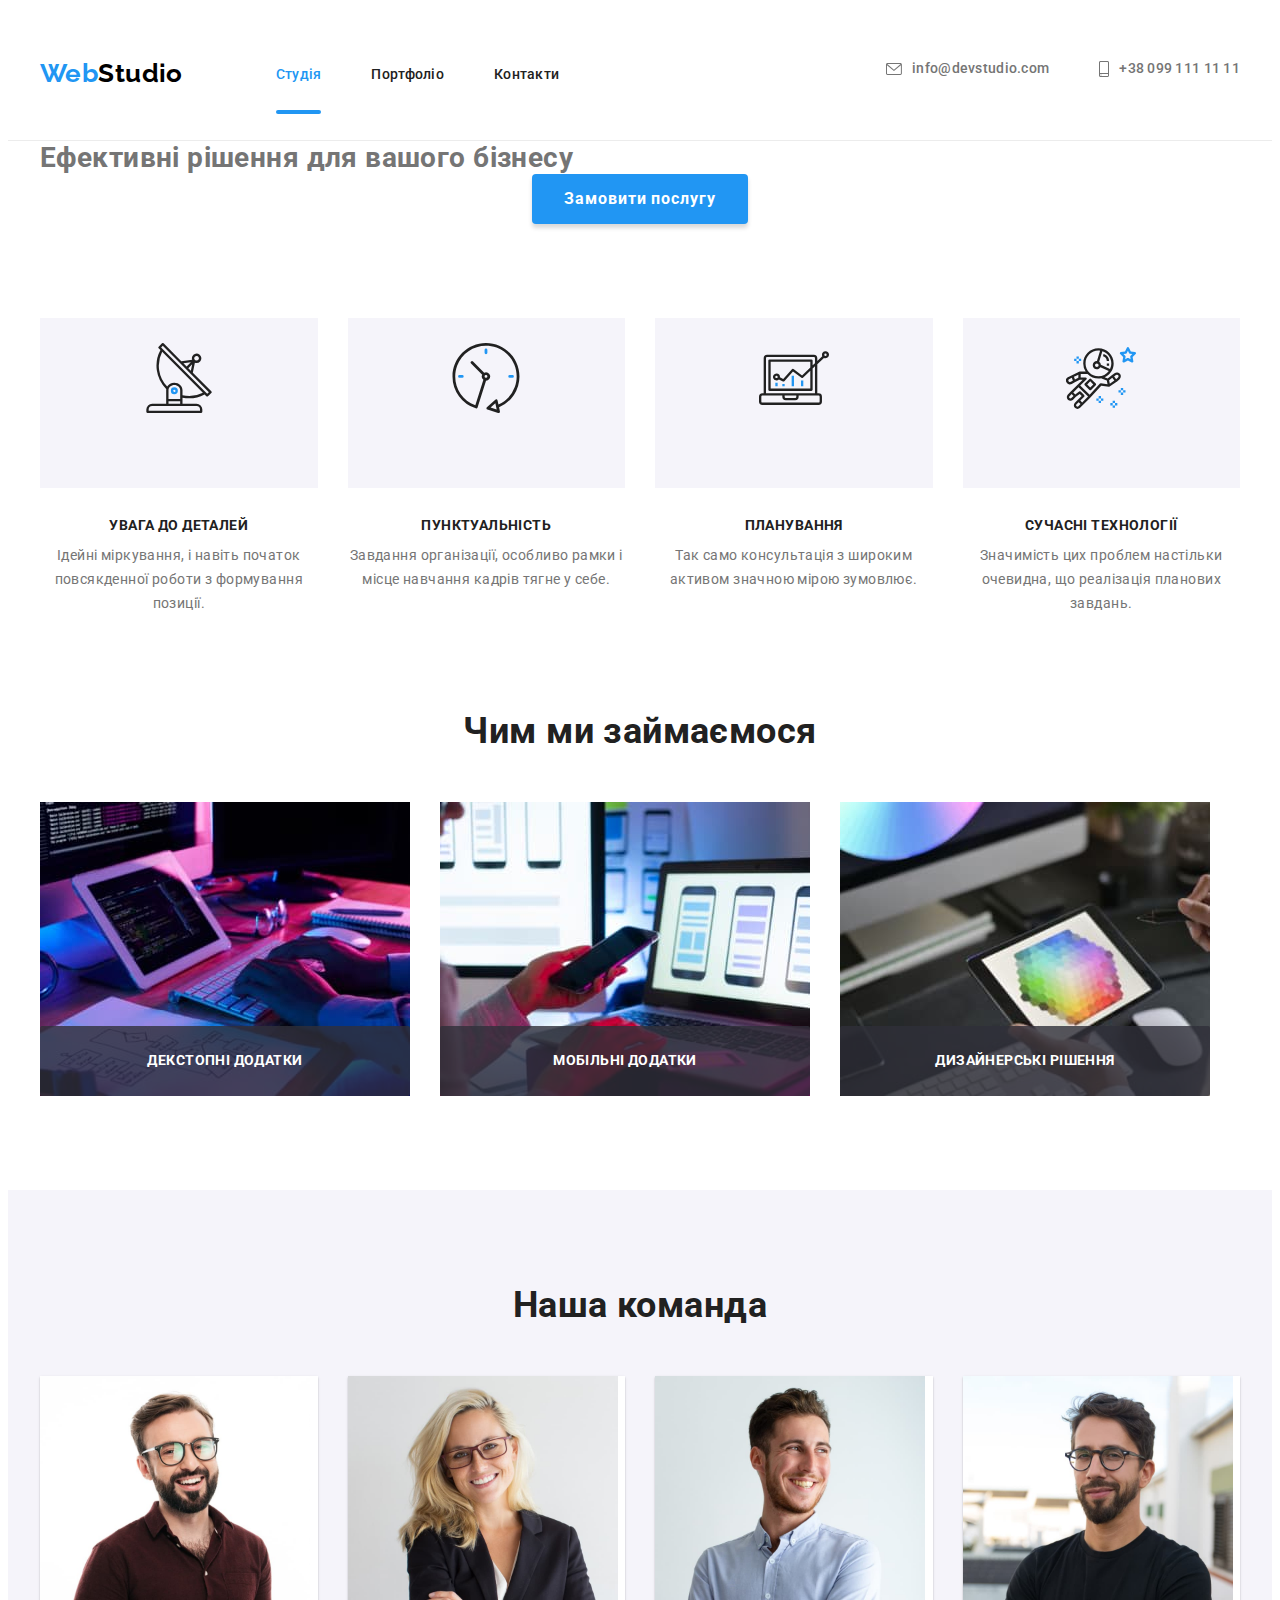
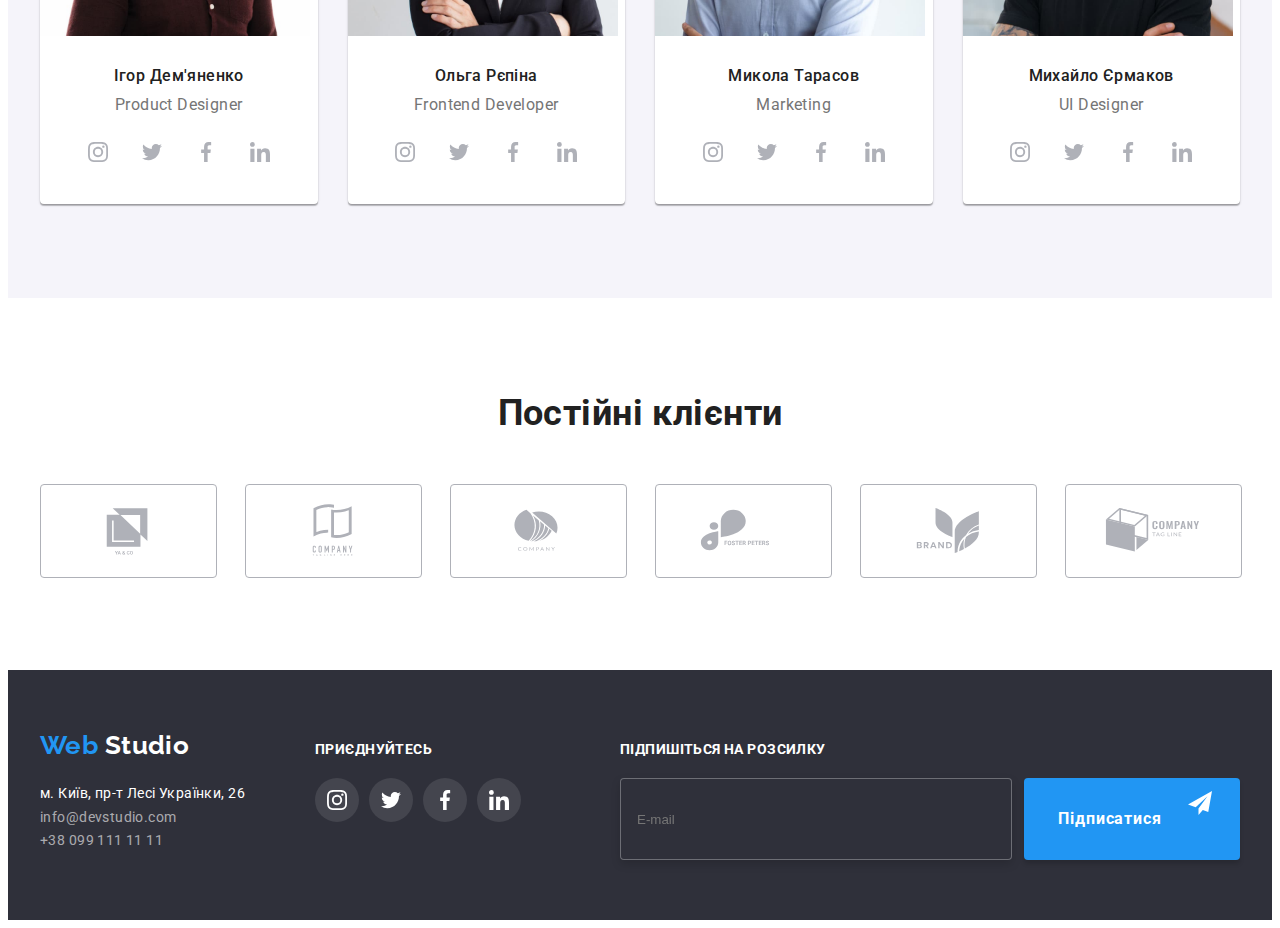
==== index.html @ 53bcd428 "1" ====
<!DOCTYPE html>
<html lang="uk">
  <head>
    <meta charset="UTF-8" />
    <meta http-equiv="X-UA-Compatible" content="IE=edge" />
    <meta name="viewport" content="width=device-width, initial-scale=1.0" />
    <link rel="preconnect" href="https://fonts.googleapis.com" />
    <link rel="preconnect" href="https://fonts.gstatic.com" crossorigin />
    <link
      href="https://fonts.googleapis.com/css2?family=Raleway:wght@700&family=Roboto:wght@400;500;700;900&display=swap"
      rel="stylesheet"
    />
    <link
      rel="stylesheet"
      href="https://cdnjs.cloudflare.com/ajax/libs/modern-normalize/1.1.0/modern-normalize.min.css"
      integrity="sha512-wpPYUAdjBVSE4KJnH1VR1HeZfpl1ub8YT/NKx4PuQ5NmX2tKuGu6U/JRp5y+Y8XG2tV+wKQpNHVUX03MfMFn9Q=="
      crossorigin="anonymous"
      referrerpolicy="no-referrer"
    />
    <link rel="stylesheet" href="./css/main.min.css" />

    <title>Студія</title>
  </head>

  <body>
    <header class="header">
      <div class="container header__container">
        <nav class="main-nav">
          <a href="./index.html" class="logo link"><span class="logo__start">Web</span>Studio</a>
<div>
          <ul class="site-nav list">
            <li class="site-nav__item">
              <a href="./index.html" class="site-nav__link site-nav__link_active link current"
                >Студія</a
              >
            </li>
            <li class="site-nav__item">
              <a href="./portfolio.html" class="site-nav__link link">Портфоліо</a>
            </li>
            <li class="site-nav__item"><a href="#" class="site-nav__link link">Контакти</a></li>
          </ul>
        </nav>

        <ul class="contacts-nav list">
          <li class="contacts-nav__item">
            <a href="mailto:info@devstudio.com" class="contacts-nav__link link">
              <svg class="contacts-nav__icon" width="16px" height="12px">
                <use href="./images/sprite.svg#icon-envelope"></use>
              </svg>
              info@devstudio.com</a
            >
          </li>
          <li class="contacts-nav__item">
            <a href="tel:+380991111111" class="contacts-nav__link link">
              <svg class="contacts-nav__icon" width="10px" height="16px">
                <use href="./images/sprite.svg#icon-smartphone"></use>
              </svg>
              +38 099 111 11 11</a
            >
          </li>
        </ul>
        </div>
      </div>
    </header>

    <main>
      <!-- герой -->
      <section class="hero hero__overlay">
        <div class="container">
          <h1 class="hero__title">Ефективні рішення для вашого бізнесу</h1>
          <button data-modal-open type="button" class="button">
            <span>Замовити послугу</span>
          </button>
        </div>
      </section>

      <!-- features -->
      <section class="features section">
        <div class="container">
          <h2 class="visually-hidden">Наші переваги</h2>
          <ul class="features__list list">
            <li class="features__item">
              <div class="features__thumb">
                <svg class="features__icon">
                  <use href="./images/sprite.svg#icon-antenna"></use>
                </svg>
              </div>
              <h3 class="features__title">Увага до деталей</h3>
              <p class="features__text">
                Ідейні міркування, і навіть початок повсякденної роботи з формування позиції.
              </p>
            </li>
            <li class="features__item">
              <div class="features__thumb">
                <svg class="features__icon">
                  <use href="./images/sprite.svg#icon-clock-1"></use>
                </svg>
              </div>
              <h3 class="features__title">Пунктуальність</h3>
              <p class="features__text">
                Завдання організації, особливо рамки і місце навчання кадрів тягне у себе.
              </p>
            </li>
            <li class="features__item">
              <div class="features__thumb">
                <svg class="features__icon">
                  <use href="./images/sprite.svg#icon-diagram"></use>
                </svg>
              </div>
              <h3 class="features__title">Планування</h3>
              <p class="features__text">
                Так само консультація з широким активом значною мірою зумовлює.
              </p>
            </li>
            <li class="features__item">
              <div class="features__thumb">
                <svg class="features__icon">
                  <use href="./images/sprite.svg#icon-astronaut "></use>
                </svg>
              </div>
              <h3 class="features__title">Сучасні технології</h3>
              <p class="features__text">
                Значимість цих проблем настільки очевидна, що реалізація планових завдань.
              </p>
            </li>
          </ul>
        </div>
      </section>
      <!-- чим ми займаємося -->
      <section class="section work">
        <div class="container">
          <h2 class="section-title">Чим ми займаємося</h2>
          <ul class="work__list list">
            <li class="work__item">
              <img src="./images/box1.jpg" width="370" alt="декстопні додатки" />
              <p class="work__overlay">декстопні додатки</p>
            </li>
            <li class="work__item">
              <img src="./images/box2.jpg" width="370" alt="мобільні додатки" />
              <p class="work__overlay">мобільні додатки</p>
            </li>
            <li class="work__item">
              <img src="./images/box3.jpg" width="370" alt="дизайнерські рішення" />
              <p class="work__overlay">дизайнерські рішення</p>
            </li>
          </ul>
        </div>
      </section>
      <!-- team  -->
      <section class="section team">
        <div class="container">
          <h2 class="section-title">Наша команда</h2>
          <ul class="list team__list">
            <li class="team__card">
              <img src="./images/demyanenko.jpg" width="270" alt="foto Ігор Дем'яненко " />
              <div class="team__name">
                <h3 class="team__title">Ігор Дем'яненко</h3>
                <p lang="en" class="team__text">Product Designer</p>
                <ul class="social list">
                  <li>
                    <a class="social__link" href="#" target="_blank">
                      <svg class="social__icon" width="20px" height="20px">
                        <use href="./images/sprite.svg#icon-instagram"></use>
                      </svg>
                    </a>
                  </li>
                  <li>
                    <a class="social__link" href="#" target="_blank">
                      <svg class="social__icon" width="20px" height="20px">
                        <use href="./images/sprite.svg#icon-twitter"></use>
                      </svg>
                    </a>
                  </li>
                  <li>
                    <a class="social__link" href="#" target="_blank">
                      <svg class="social__icon" width="20px" height="20px">
                        <use href="./images/sprite.svg#icon-facebook"></use>
                      </svg>
                    </a>
                  </li>
                  <li>
                    <a class="social__link" href="#" target="_blank">
                      <svg class="social__icon" width="20px" height="20px">
                        <use href="./images/sprite.svg#icon-linkedin"></use>
                      </svg>
                    </a>
                  </li>
                </ul>
              </div>
            </li>
            <li class="team__card">
              <img src="./images/repina.jpg" width="270" alt="фото Ольга Рєпіна" />
              <div class="team__name">
                <h3 class="team__title">Ольга Рєпіна</h3>
                <p lang="en" class="team__text">Frontend Developer</p>
                <ul class="social list">
                  <li>
                    <a class="social__link" href="#" target="_blank">
                      <svg class="social__icon" width="20px" height="20px">
                        <use href="./images/sprite.svg#icon-instagram"></use>
                      </svg>
                    </a>
                  </li>
                  <li>
                    <a class="social__link" href="#" target="_blank">
                      <svg class="social__icon" width="20px" height="20px">
                        <use href="./images/sprite.svg#icon-twitter"></use>
                      </svg>
                    </a>
                  </li>
                  <li>
                    <a class="social__link" href="#" target="_blank">
                      <svg class="social__icon" width="20px" height="20px">
                        <use href="./images/sprite.svg#icon-facebook"></use>
                      </svg>
                    </a>
                  </li>
                  <li>
                    <a class="social__link" href="#" target="_blank">
                      <svg class="social__icon" width="20px" height="20px">
                        <use href="./images/sprite.svg#icon-linkedin"></use>
                      </svg>
                    </a>
                  </li>
                </ul>
              </div>
            </li>
            <li class="team__card">
              <img src="./images/tarasov.jpg" width="270" alt="фото Микола Тарасов" />
              <div class="team__name">
                <h3 class="team__title">Микола Тарасов</h3>
                <p lang="en" class="team__text">Marketing</p>
                <ul class="social list">
                  <li>
                    <a class="social__link" href="#" target="_blank">
                      <svg class="social__icon" width="20px" height="20px">
                        <use href="./images/sprite.svg#icon-instagram"></use>
                      </svg>
                    </a>
                  </li>
                  <li>
                    <a class="social__link" href="#" target="_blank">
                      <svg class="social__icon" width="20px" height="20px">
                        <use href="./images/sprite.svg#icon-twitter"></use>
                      </svg>
                    </a>
                  </li>
                  <li>
                    <a class="social__link" href="#" target="_blank">
                      <svg class="social__icon" width="20px" height="20px">
                        <use href="./images/sprite.svg#icon-facebook"></use>
                      </svg>
                    </a>
                  </li>
                  <li>
                    <a class="social__link" href="#" target="_blank">
                      <svg class="social__icon" width="20px" height="20px">
                        <use href="./images/sprite.svg#icon-linkedin"></use>
                      </svg>
                    </a>
                  </li>
                </ul>
              </div>
            </li>
            <li class="team__card">
              <img src="./images/ermakov.jpg" width="270" alt="фото Михайло Єрмаков" />
              <div class="team__name">
                <h3 class="team__title">Михайло Єрмаков</h3>
                <p lang="en" class="team__text">UI Designer</p>
                <ul class="social list">
                  <li>
                    <a class="social__link" href="" target="_blank">
                      <svg class="social__icon" width="20px" height="20px">
                        <use href="./images/sprite.svg#icon-instagram"></use>
                      </svg>
                    </a>
                  </li>
                  <li>
                    <a class="social__link" href="#" target="_blank">
                      <svg class="social__icon" width="20px" height="20px">
                        <use href="./images/sprite.svg#icon-twitter"></use>
                      </svg>
                    </a>
                  </li>
                  <li>
                    <a class="social__link" href="#" target="_blank">
                      <svg class="social__icon" width="20px" height="20px">
                        <use href="./images/sprite.svg#icon-facebook"></use>
                      </svg>
                    </a>
                  </li>
                  <li>
                    <a class="social__link" href="" target="_blank">
                      <svg class="social__icon" width="20px" height="20px">
                        <use href="./images/sprite.svg#icon-linkedin"></use>
                      </svg>
                    </a>
                  </li>
                </ul>
              </div>
            </li>
          </ul>
        </div>
      </section>
      <!-- clients -->
      <section class="clients section">
        <div class="container">
          <h2 class="section-title">Постійні клієнти</h2>
          <ul class="clients__list list">
            <li class="clients__item">
              <a class="clients__link" href="#">
                <svg class="clients__icon" width="106px" height="60px">
                  <use href="./images/sprite.svg#icon-client-a"></use>
                </svg>
              </a>
            </li>
            <li class="clients__item">
              <a class="clients__link" href="#">
                <svg
                  aria-label="логотип компанії"
                  class="clients__icon"
                  width="106px"
                  height="60px"
                >
                  <use href="./images/sprite.svg#icon-client-b"></use>
                </svg>
              </a>
            </li>
            <li class="clients__item">
              <a class="clients__link" href="#">
                <svg
                  aria-label="логотип компанії"
                  class="clients__icon"
                  width="106px"
                  height="60px"
                >
                  <use href="./images/sprite.svg#icon-client-c"></use>
                </svg>
              </a>
            </li>
            <li class="clients__item">
              <a class="clients__link" href="#">
                <svg aria-label="логотип компанії" class="clients__icon" width="106" height="60px">
                  <use href="./images/sprite.svg#icon-client-d"></use>
                </svg>
              </a>
            </li>
            <li class="clients__item">
              <a class="clients__link" href="#">
                <svg
                  aria-label="логотип компанії"
                  class="clients__icon"
                  width="106px"
                  height="60px"
                >
                  <use href="./images/sprite.svg#icon-client-e"></use>
                </svg>
              </a>
            </li>
            <li class="clients__item">
              <a class="clients__link" href="#">
                <svg
                  aria-label="логотип компанії"
                  class="clients__icon"
                  width="106px"
                  height="60px"
                >
                  <use href="./images/sprite.svg#icon-client-f"></use>
                </svg>
              </a>
            </li>
          </ul>
        </div>
      </section>
    </main>
    <!-- footer -->
    <footer class="footer">
      <div class="container footer__container">
        <div>
          <a href="./index.html" class="logo logo__end_color_white footer__logo link">
            <span class="logo__start">Web</span>
            <span>Studio</span>
          </a>
          <address class="footer-address">
            <ul class="list">
              <li class="footer-address__item">
                <a
                  href="https://goo.gl/maps/msfJMVSiA2NbQieu8"
                  target="_blank"
                  rel="noopener noreferrer"
                  class="footer-address__text footer-address__link link"
                >
                  м. Київ, пр-т Лесі Українки, 26
                </a>
              </li>
              <li class="footer-address__item">
                <a href="mailto:info@devstudio.com" class="link footer-address__link"
                  >info@devstudio.com</a
                >
              </li>
              <li class="footer-address__item">
                <a href="tel:+380991111111" class="link footer-address__link">+38 099 111 11 11</a>
              </li>
            </ul>
          </address>
        </div>

        <div class="futer-social">
          <p class="futer-social__text">приєднуйтесь</p>
          <ul class="futer-social__list list">
            <li>
              <a class="futer-social__link" href="#">
                <svg class="futer-social__icon" width="20px" height="20px">
                  <use href="./images/sprite.svg#icon-instagram"></use>
                </svg>
              </a>
            </li>
            <li>
              <a class="futer-social__link" href="#">
                <svg class="futer-social__icon" width="20px" height="20px">
                  <use href="./images/sprite.svg#icon-twitter"></use>
                </svg>
              </a>
            </li>
            <li>
              <a class="futer-social__link" href="#">
                <svg class="futer-social__icon" width="20px" height="20px">
                  <use href="./images/sprite.svg#icon-facebook"></use>
                </svg>
              </a>
            </li>
            <li>
              <a class="futer-social__link" href="#">
                <svg class="futer-social__icon" width="20px" height="20px">
                  <use href="./images/sprite.svg#icon-linkedin"></use>
                </svg>
              </a>
            </li>
          </ul>
        </div>
        <div class="futer-subscription">
          <p class="futer-subscription__text">Підпишіться на розсилку</p>
          <form class="futer-subscription__field">
            <label for="subs-mail">
              <input
                type="email"
                id="subs-mail"
                class="futer-subscription__email"
                placeholder="E-mail"
                required
              />
            </label>
            <button type="submit" class="button futer-subscription__button">
              Підписатися
              <svg class="futer-subscription__icon" width="24px" height="24px">
                <use href="./images/sprite.svg#icon-send"></use>
              </svg>
            </button>
          </form>
        </div>
      </div>
    </footer>

    <div data-modal class="blackdrop is-hidden">
      <div class="modal">
        <form class="form">
          <p class="form__title">Залиште свої дані, ми вам передзвонимо</p>
          <div class="form__field">
            <label for="name" class="form__label">Ім'я</label>
            <div class="form__input-wrap">
              <input class="form__input" type="text" name="name" id="name" required />
              <svg class="form__icon">
                <use href="./images/sprite.svg#icon-person"></use>
              </svg>
            </div>
          </div>
          <div class="form__field">
            <label for="tel" class="form__label">Телефон</label>

            <div class="form__input-wrap">
              <input class="form__input" type="tel" name="tel" id="tel" required />
              <svg class="form__icon">
                <use href="./images/sprite.svg#icon-phone"></use>
              </svg>
            </div>
          </div>
          <div class="form__field">
            <label for="mail" class="form__label">Пошта</label>
            <div class="form__input-wrap">
              <input class="form__input" type="email" name="mail" id="mail" required />
              <svg class="form__icon">
                <use href="./images/sprite.svg#icon-email"></use>
              </svg>
            </div>
          </div>
          <div class="form__field form__comment">
            <label for="comment" class="form__label">Коментар</label>
            <textarea
              class="form__comment-text"
              name="comment"
              id="comment"
              placeholder="Введіть текст"
            ></textarea>
          </div>
          <label class="checkbox__label">
            <input
              class="checkbox__input visually-hidden"
              type="checkbox"
              name="checkbox"
              required
            />
            <span class="checkbox__icon"> </span>
            <span class="checkbox-text"
              >Погоджуюся з розсилкою та приймаю
              <a class="checkbox__link" href="#" target="_blank" rel="noopener noreferrer"
                >Умови договору</a
              >
            </span>
          </label>
          <button type="submit" class="button">Відправити</button>
        </form>

        <button data-modal-close class="button-close">
          <svg class="button-close__icon" width="30" height="30">
            <use href="./images/sprite.svg#icon-close"></use>
          </svg>
        </button>
      </div>
    </div>
    <script src="./js/modal.js"></script>
  </body>
</html>
---- css/main.min.css ----
:root{--primery-text-color: #757575;--secondary-text-color: #000000;--title-text-color: #212121;--accent-color: #2196f3;--primery-bg-color: #ffffff;--secondary-bg-color: #f5f4fa;--hyro-bg-color: #2f303a;--futer-address-color: rgba(255, 255, 255, 0.6);--container-bg-color: #eeeeee;--line-header-color: #ececec;--buton-active-color: #188ce8;--icon-color: #afb1b8}.futer-social__link,.work__overlay{display:-webkit-box;display:-ms-flexbox;display:flex;-webkit-box-align:center;-ms-flex-align:center;align-items:center;-webkit-box-pack:center;-ms-flex-pack:center;justify-content:center}h1,h2,h3,h4,p{margin-top:0;margin-bottom:0}ul,ol{margin-top:0;margin-bottom:0;padding-left:0}button{cursor:pointer;display:block;margin:0 auto;border:none;border-radius:4px}img{display:block;max-width:100%;height:auto}a{text-decoration:none}body{background-color:var(--primery-bg-color);color:var(--primery-text-color);font-family:Roboto,"open sans",sans-serif;font-size:14px;letter-spacing:.03em}.link{text-decoration:none}.list{list-style:none}.visually-hidden{position:absolute;white-space:nowrap;width:1px;height:1px;overflow:hidden;border:0;padding:0;clip:rect(0 0 0 0);-webkit-clip-path:inset(50%);clip-path:inset(50%);margin:-1px}.container{padding:0 15px;margin:0 auto}@media screen and (min-width: 480px){.container{width:480px;margin:0 auto}}@media screen and (min-width: 768px){.container{width:768px}}@media screen and (min-width: 1200px){.container{width:1200px}}.header{border-bottom:1px solid #ececec}.header__container{display:-webkit-box;display:-ms-flexbox;display:flex;-webkit-box-align:center;-ms-flex-align:center;align-items:center}.main-nav{display:-webkit-box;display:-ms-flexbox;display:flex;-webkit-box-align:center;-ms-flex-align:center;align-items:center}.logo{color:var(--secondary-text-color);font-family:"Raleway",sans-serif;font-weight:700;font-size:26px;line-height:1.2}.logo__start{color:var(--accent-color)}.site-nav{display:-webkit-box;display:-ms-flexbox;display:flex;margin-left:93px}@media screen and (max-width: 768px){.site-nav{display:none}}.site-nav__item{position:relative}.site-nav__item+.site-nav__item{margin-left:50px}.site-nav__link{padding-top:32px;padding-bottom:32px;color:var(--title-text-color);font-weight:500;line-height:1.14;letter-spacing:.02em;-webkit-transition:color 250ms cubic-bezier(0.4, 0, 0.2, 1);transition:color 250ms cubic-bezier(0.4, 0, 0.2, 1)}.site-nav__link:hover,.site-nav__link:focus{color:var(--accent-color)}.site-nav__link_active::after{position:absolute;display:block;content:"";width:100%;height:4px;background-color:var(--accent-color);margin-top:28px;border-radius:2px}.current{color:var(--accent-color)}.contacts-nav{margin-left:auto}@media screen and (max-width: 768px){.contacts-nav{display:none}}@media screen and (min-width: 768px){.contacts-nav{padding-top:21px;padding-bottom:21px}}@media screen and (min-width: 1200px){.contacts-nav{display:-webkit-box;display:-ms-flexbox;display:flex;-webkit-box-align:center;-ms-flex-align:center;align-items:center}}@media screen and (min-width: 1200px){.contacts-nav__item+.contacts-nav__item{margin-left:50px}}@media screen and (min-width: 768px){.contacts-nav__item{padding:0;margin-bottom:10px}}.contacts-nav__link{display:-webkit-box;display:-ms-flexbox;display:flex;-webkit-box-align:center;-ms-flex-align:center;align-items:center;color:var(--primery-text-color);font-weight:500;line-height:1.14;letter-spacing:.02em;-webkit-transition:color 250ms cubic-bezier(0.4, 0, 0.2, 1);transition:color 250ms cubic-bezier(0.4, 0, 0.2, 1)}@media screen and (min-width: 1200px){.contacts-nav__link{padding-top:32px;padding-bottom:32px}}.contacts-nav__link:hover,.contacts-nav__link:focus{color:var(--accent-color)}.contacts-nav__icon{margin-right:10px;fill:currentColor}.button{color:var(--primery-bg-color);background-color:var(--accent-color);min-width:216px;font-family:inherit;font-weight:700;font-size:16px;line-height:1.87;letter-spacing:.06em;-webkit-box-shadow:0px 4px 4px rgba(0,0,0,.15);box-shadow:0px 4px 4px rgba(0,0,0,.15);padding:10px 32px;-webkit-transition:background-color 250ms cubic-bezier(0.4, 0, 0.2, 1);transition:background-color 250ms cubic-bezier(0.4, 0, 0.2, 1)}.button:hover,.button:focus{background-color:var(--buton-active-color)}.section{padding-top:94px;padding-bottom:94px}.section-title{color:var(--title-text-color);font-weight:700;font-size:36px;line-height:1.17;text-align:center;margin-bottom:50px}@media screen and (min-width: 768px){.features__list{display:-webkit-box;display:-ms-flexbox;display:flex}}.features__thumb{height:120px;background:var(--secondary-bg-color);padding:25px 192px;margin-bottom:30px}@media screen and (min-width: 480px){.features__thumb{width:450}}@media screen and (min-width: 1200px){.features__thumb{padding:25px 100px}}.features__icon{width:70px;height:70px}.features__item{text-align:center}@media screen and (min-width: 1200px){.features__item{width:calc((100% - 90px)/4)}.features__item+.features__item{margin-left:30px}}.features__title{color:var(--title-text-color);font-weight:700;font-size:14px;line-height:1.14;text-transform:uppercase;margin-bottom:10px}.features__text{font-weight:400;line-height:1.71}.work{padding-top:0%}.work__list{display:-webkit-box;display:-ms-flexbox;display:flex}.work__overlay{position:absolute;width:100%;height:70px;font-weight:700;line-height:1.14;border-radius:2px;text-transform:uppercase;color:var(--primery-bg-color);background-color:rgba(47,48,58,.8)}.work__item{position:relative;display:-webkit-box;display:-ms-flexbox;display:flex;-webkit-box-align:end;-ms-flex-align:end;align-items:flex-end;-webkit-box-pack:center;-ms-flex-pack:center;justify-content:center}.work__item+.work__item{margin-left:30px}.team__name{padding-top:30px;padding-bottom:30px}.team{background-color:var(--secondary-bg-color)}.team__list{display:-webkit-box;display:-ms-flexbox;display:flex}.team__card{background-color:var(--primery-bg-color);width:calc((100% - 90px)/4);text-align:center;-webkit-box-shadow:0px 1px 3px rgba(0,0,0,.12),0px 1px 1px rgba(0,0,0,.14),0px 2px 1px rgba(0,0,0,.2);box-shadow:0px 1px 3px rgba(0,0,0,.12),0px 1px 1px rgba(0,0,0,.14),0px 2px 1px rgba(0,0,0,.2);border-radius:0px 0px 4px 4px}.team__card+.team__card{margin-left:30px}.team__title{margin-bottom:10px;color:var(--title-text-color);font-weight:500;font-size:16px;line-height:1.2}.team__text{color:var(--primery-text-color);font-weight:400;font-size:16px;line-height:1.2;margin-bottom:16px}.social{display:-webkit-box;display:-ms-flexbox;display:flex;-webkit-box-align:center;-ms-flex-align:center;align-items:center;-webkit-box-pack:center;-ms-flex-pack:center;justify-content:center;gap:10px}.social__link{display:-webkit-box;display:-ms-flexbox;display:flex;-webkit-box-align:center;-ms-flex-align:center;align-items:center;-webkit-box-pack:center;-ms-flex-pack:center;justify-content:center;width:44px;height:44px;border-radius:50%;color:var(--icon-color);-webkit-transition:background-color 250ms cubic-bezier(0.4, 0, 0.2, 1),color 250ms cubic-bezier(0.4, 0, 0.2, 1);transition:background-color 250ms cubic-bezier(0.4, 0, 0.2, 1),color 250ms cubic-bezier(0.4, 0, 0.2, 1)}.social__link:hover,.social__link:focus{background-color:var(--buton-active-color);color:var(--primery-bg-color)}.social__icon{fill:currentColor}.clients__list{display:-webkit-box;display:-ms-flexbox;display:flex}.clients__item{width:calc((100% - 150px)/6);height:92px}.clients__item+.clients__item{margin-left:30px}.clients__link{display:-webkit-box;display:-ms-flexbox;display:flex;-webkit-box-align:center;-ms-flex-align:center;align-items:center;-webkit-box-pack:center;-ms-flex-pack:center;justify-content:center;width:100%;height:100%;color:var(--icon-color);border:1px solid currentColor;border-radius:4px;-webkit-transition:color 250ms cubic-bezier(0.4, 0, 0.2, 1);transition:color 250ms cubic-bezier(0.4, 0, 0.2, 1)}.clients__link:hover,.clients__link:focus{color:var(--accent-color)}.clients__icon{fill:currentColor}.footer__container{display:-webkit-box;display:-ms-flexbox;display:flex;-webkit-box-align:baseline;-ms-flex-align:baseline;align-items:baseline}.footer{background-color:var(--hyro-bg-color);padding-top:60px;padding-bottom:60px}.footer__logo{display:block;margin-bottom:20px}.logo__end_color_white{color:var(--primery-bg-color)}.futer-social__text{color:var(--primery-bg-color);font-weight:700;font-size:14px;line-height:1.14;margin-bottom:20px;text-transform:uppercase}.futer-social__list{display:-webkit-box;display:-ms-flexbox;display:flex;gap:10px}.futer-social__link{width:44px;height:44px;border-radius:50%;background-color:rgba(255,255,255,.1);color:var(--primery-bg-color);-webkit-transition:background-color 250ms cubic-bezier(0.4, 0, 0.2, 1);transition:background-color 250ms cubic-bezier(0.4, 0, 0.2, 1)}.futer-social__link:hover,.futer-social__link:focus{background-color:var(--buton-active-color)}.futer-social__icon{fill:currentColor}.futer-social{margin-left:70px}.futer-subscription{margin-left:auto}.futer-subscription__text{font-weight:700;line-height:1.14;text-transform:uppercase;color:var(--primery-bg-color);margin-bottom:20px}.futer-subscription__field{display:-webkit-box;display:-ms-flexbox;display:flex;gap:12px}.futer-subscription__email{width:358px;height:50px;padding:15px 16px;border:1px solid rgba(255,255,255,.3);-webkit-filter:drop-shadow(0px 4px 4px rgba(0, 0, 0, 0.15));filter:drop-shadow(0px 4px 4px rgba(0, 0, 0, 0.15));border-radius:4px;background-color:var(--hyro-bg-color);color:rgba(255,255,255,.6)}.futer-subscription__button{position:relative;padding:10px 62px 10px 18px}.futer-subscription__icon{position:absolute;top:13px;right:28px}.footer-address__item+.address__item{margin-top:9px}.footer-address__link{color:rgba(255,255,255,.6);font-style:normal;font-weight:400;font-size:14px;line-height:1.71;-webkit-transition:color 250ms cubic-bezier(0.4, 0, 0.2, 1);transition:color 250ms cubic-bezier(0.4, 0, 0.2, 1)}.footer-address__link:hover,.footer-address__link:focus{color:var(--accent-color)}.footer-address__text{color:var(--primery-bg-color)}.portfolio{padding-top:94px;padding-bottom:94px}.filters{display:-webkit-box;display:-ms-flexbox;display:flex;-webkit-box-pack:center;-ms-flex-pack:center;justify-content:center;margin-bottom:50px}.filters__item+.filters__item{margin-left:8px}.filters__button{padding:6px 22px;color:var(--title-text-color);font-family:inherit;font-weight:500;font-size:16px;line-height:1.62;letter-spacing:.03em;background-color:var(--secondary-bg-color);-webkit-transition:color 250ms cubic-bezier(0.4, 0, 0.2, 1),background-color 250ms cubic-bezier(0.4, 0, 0.2, 1),-webkit-box-shadow 250ms cubic-bezier(0.4, 0, 0.2, 1);transition:color 250ms cubic-bezier(0.4, 0, 0.2, 1),background-color 250ms cubic-bezier(0.4, 0, 0.2, 1),-webkit-box-shadow 250ms cubic-bezier(0.4, 0, 0.2, 1);transition:color 250ms cubic-bezier(0.4, 0, 0.2, 1),background-color 250ms cubic-bezier(0.4, 0, 0.2, 1),box-shadow 250ms cubic-bezier(0.4, 0, 0.2, 1);transition:color 250ms cubic-bezier(0.4, 0, 0.2, 1),background-color 250ms cubic-bezier(0.4, 0, 0.2, 1),box-shadow 250ms cubic-bezier(0.4, 0, 0.2, 1),-webkit-box-shadow 250ms cubic-bezier(0.4, 0, 0.2, 1)}.filters__button:hover,.filters__button:focus{background-color:var(--accent-color);color:var(--primery-bg-color);-webkit-box-shadow:0px 3px 1px rgba(0,0,0,.1),0px 1px 2px rgba(0,0,0,.08),0px 2px 2px rgba(0,0,0,.12);box-shadow:0px 3px 1px rgba(0,0,0,.1),0px 1px 2px rgba(0,0,0,.08),0px 2px 2px rgba(0,0,0,.12)}.project__thumb{position:relative;overflow:hidden}.project__action{top:0%;left:0%;position:absolute;opacity:0;-webkit-transform:translate(0, 100%);transform:translate(0, 100%);-webkit-transition:opacity 250ms cubic-bezier(0.4, 0, 0.2, 1),-webkit-transform 250ms cubic-bezier(0.4, 0, 0.2, 1);transition:opacity 250ms cubic-bezier(0.4, 0, 0.2, 1),-webkit-transform 250ms cubic-bezier(0.4, 0, 0.2, 1);transition:opacity 250ms cubic-bezier(0.4, 0, 0.2, 1),transform 250ms cubic-bezier(0.4, 0, 0.2, 1);transition:opacity 250ms cubic-bezier(0.4, 0, 0.2, 1),transform 250ms cubic-bezier(0.4, 0, 0.2, 1),-webkit-transform 250ms cubic-bezier(0.4, 0, 0.2, 1);width:100%;height:100%;background-color:rgba(33,150,243,.9);border:1px solid #000;padding:63px 24px;font-style:normal;font-weight:400;font-size:18px;line-height:1.56;color:var(--primery-bg-color);-webkit-box-shadow:0px 4px 4px rgba(0,0,0,.25);box-shadow:0px 4px 4px rgba(0,0,0,.25)}.project__link:hover .project__action,.project__link:focus .project__action{opacity:1;-webkit-transform:translateY(0%);transform:translateY(0%)}.project__link{display:block}.project__link:hover,.project__link:focus{-webkit-box-shadow:0px 3px 1px rgba(0,0,0,.1),0px 1px 2px rgba(0,0,0,.08),0px 2px 2px rgba(0,0,0,.12);box-shadow:0px 3px 1px rgba(0,0,0,.1),0px 1px 2px rgba(0,0,0,.08),0px 2px 2px rgba(0,0,0,.12)}.project{display:-webkit-box;display:-ms-flexbox;display:flex;-ms-flex-wrap:wrap;flex-wrap:wrap}.project__name{padding:20px 24px;border:1px solid #eee;border-top:none}.project__title{margin-bottom:4px}.project__item{width:calc((100% - 60px)/3);margin-right:30px;margin-bottom:30px}.project__item:nth-child(3n){margin-right:0}.project__item:nth-last-child(-n+3){margin-bottom:0}.project__title{color:var(--title-text-color);font-weight:700;font-size:18px;line-height:2;letter-spacing:.06em}.project__text{color:var(--primery-text-color);font-weight:400;font-size:16px;line-height:1.88}.blackdrop{position:fixed;top:0;left:0;width:100%;height:100%;background-color:rgba(0,0,0,.2);opacity:1;-webkit-transition:visibility 250ms cubic-bezier(0.4, 0, 0.2, 1),opacity 250ms cubic-bezier(0.4, 0, 0.2, 1);transition:visibility 250ms cubic-bezier(0.4, 0, 0.2, 1),opacity 250ms cubic-bezier(0.4, 0, 0.2, 1)}.is-hidden{visibility:hidden;opacity:0;pointer-events:none}.blackdrop.is-hidden .modal{-webkit-transform:scale(0.9) translate(-50%, -50%);transform:scale(0.9) translate(-50%, -50%)}.modal{position:absolute;top:50%;left:50%;-webkit-transform:translate(-50%, -50%) scale(1);transform:translate(-50%, -50%) scale(1);-webkit-transition:-webkit-transform 250ms cubic-bezier(0.4, 0, 0.2, 1);transition:-webkit-transform 250ms cubic-bezier(0.4, 0, 0.2, 1);transition:transform 250ms cubic-bezier(0.4, 0, 0.2, 1);transition:transform 250ms cubic-bezier(0.4, 0, 0.2, 1), -webkit-transform 250ms cubic-bezier(0.4, 0, 0.2, 1);width:528px;height:581px;background-color:#fff;-webkit-box-shadow:0px 1px 3px rgba(0,0,0,.12),0px 1px 1px rgba(0,0,0,.14),0px 2px 1px rgba(0,0,0,.2);box-shadow:0px 1px 3px rgba(0,0,0,.12),0px 1px 1px rgba(0,0,0,.14),0px 2px 1px rgba(0,0,0,.2);border-radius:4px}.button-close{position:absolute;top:8px;right:8px;width:30px;height:30px;border-radius:50%;background-color:var(--primery-bg-color);padding:0;display:-webkit-box;display:-ms-flexbox;display:flex;-webkit-box-align:start;-ms-flex-align:start;align-items:flex-start;-webkit-box-pack:end;-ms-flex-pack:end;justify-content:flex-end}.button-close__icon{-webkit-transition:fill 250ms cubic-bezier(0.4, 0, 0.2, 1);transition:fill 250ms cubic-bezier(0.4, 0, 0.2, 1)}.button-close__icon:hover,.button-close__icon:focus{fill:var(--accent-color)}.form{min-width:528px;min-height:581px;padding:40px}.form__title{margin-bottom:10px;text-align:center;font-weight:700;font-size:20px;line-height:1.15;color:var(--title-text-color);margin-bottom:12px}.form__field{display:-webkit-box;display:-ms-flexbox;display:flex;-webkit-box-orient:vertical;-webkit-box-direction:normal;-ms-flex-direction:column;flex-direction:column;margin-bottom:10px}.form__label{margin-bottom:4px;font-weight:400;font-size:12px;line-height:1.17;letter-spacing:.01em;color:var(--primery-text-color)}.form__input{margin:0;padding:10px 42px;border:1px solid rgba(33,33,33,.2);border-radius:4px;width:100%;-webkit-transition:border-color 250ms cubic-bezier(0.4, 0, 0.2, 1);transition:border-color 250ms cubic-bezier(0.4, 0, 0.2, 1)}.form__input:focus{border-color:var(--accent-color);outline:none}.form__input-wrap{position:relative}.form__icon{position:absolute;top:50%;left:15px;-webkit-transform:translateY(-50%);transform:translateY(-50%);-webkit-transition:fill 250ms cubic-bezier(0.4, 0, 0.2, 1);transition:fill 250ms cubic-bezier(0.4, 0, 0.2, 1);width:18px;height:18px}.form__input:focus+.form__icon{fill:var(--accent-color)}.form__comment-text{resize:none;width:448px;height:120px;padding:12px 16px;font-weight:400;font-size:12px;line-height:1.17;letter-spacing:.01em;border:1px solid rgba(33,33,33,.2);border-radius:4px;color:var(--title-text-color);-webkit-transition:border-color 250ms cubic-bezier(0.4, 0, 0.2, 1);transition:border-color 250ms cubic-bezier(0.4, 0, 0.2, 1)}.form__comment-text::-webkit-input-placeholder{color:rgba(117,117,117,.5)}.form__comment-text::-moz-placeholder{color:rgba(117,117,117,.5)}.form__comment-text:-ms-input-placeholder{color:rgba(117,117,117,.5)}.form__comment-text::-ms-input-placeholder{color:rgba(117,117,117,.5)}.form__comment-text::placeholder{color:rgba(117,117,117,.5)}.form__comment-text:focus{border-color:var(--accent-color);outline:none}.form__comment{margin-bottom:20px}.checkbox__label{display:-webkit-box;display:-ms-flexbox;display:flex;-webkit-box-align:center;-ms-flex-align:center;align-items:center;-webkit-box-pack:center;-ms-flex-pack:center;justify-content:center;margin-bottom:30px}.checkbox__icon{display:inline-block;width:16px;height:15px;border:2px solid var(--title-text-color);border-radius:3px;margin-right:7px;-webkit-transition:background-color 250ms cubic-bezier(0.4, 0, 0.2, 1),border-color 250ms cubic-bezier(0.4, 0, 0.2, 1);transition:background-color 250ms cubic-bezier(0.4, 0, 0.2, 1),border-color 250ms cubic-bezier(0.4, 0, 0.2, 1)}.checkbox__input:focus+.checkbox__icon{border-color:var(--accent-color)}.checkbox__input:checked+.checkbox__icon{border-color:var(--accent-color);background-color:var(--accent-color);background-image:url(../images/check.svg);background-size:contain;background-origin:border-box}.checkbox__text{font-weight:400;font-size:14px;line-height:1.71;color:var(--primery-text-color);text-shadow:0px 4px 4px rgba(0,0,0,.25)}.checkbox__link{text-decoration:underline;color:var(--accent-color)}/*# sourceMappingURL=main.min.css.map */
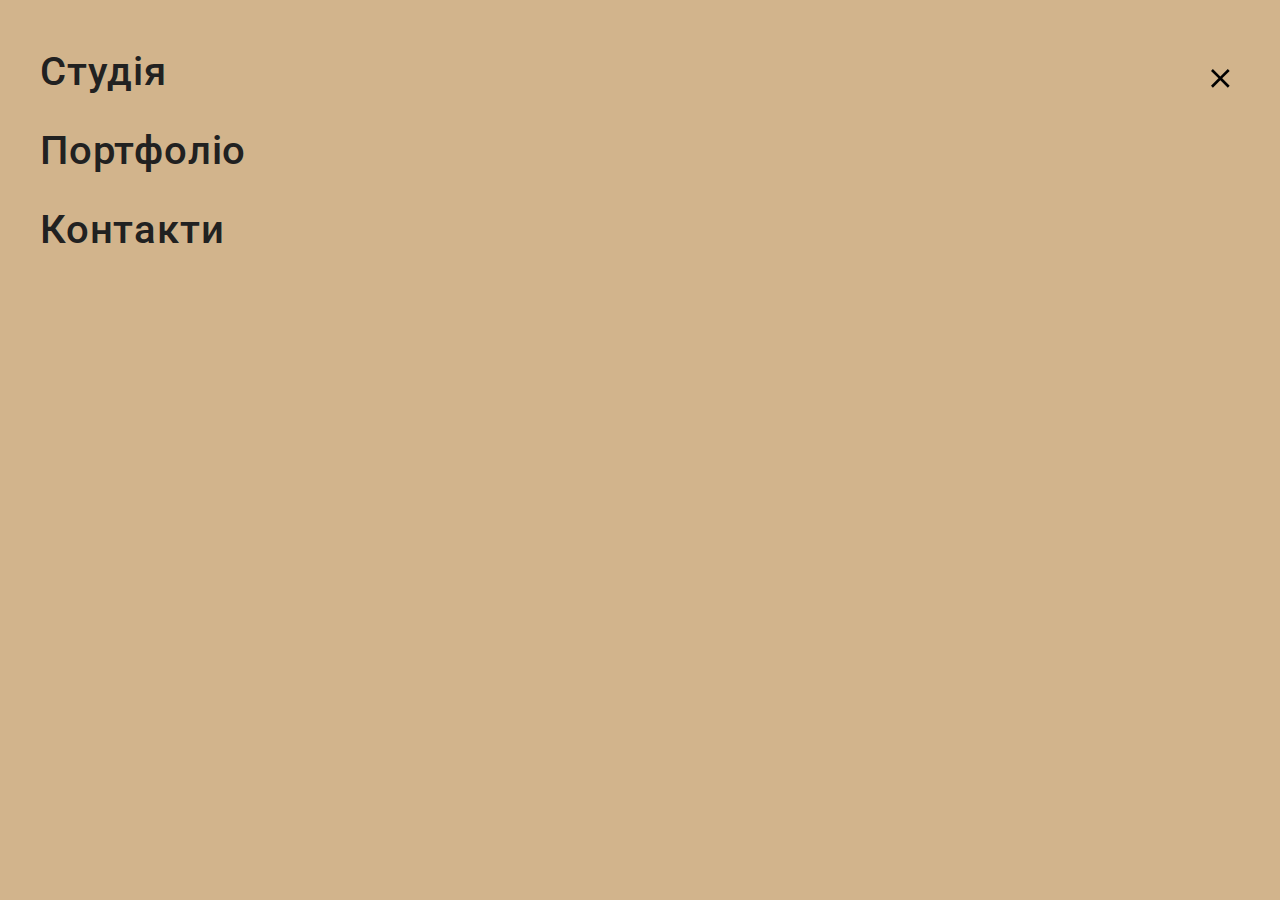
==== commit 3108d0a3: "mobile-menu" ====
--- a/index.html
+++ b/index.html
@@ -40,7 +40,11 @@
             <li class="site-nav__item"><a href="#" class="site-nav__link link">Контакти</a></li>
           </ul>
         </nav>
-
+<button class="open-mobile-menu-btn">
+<svg class="open-mobile-menu-btn__icon" width="40px" height="40px">
+                <use href="./images/sprite.svg#icon-burger"></use>
+              </svg>
+              </button>
         <ul class="contacts-nav list">
           <li class="contacts-nav__item">
             <a href="mailto:info@devstudio.com" class="contacts-nav__link link">
@@ -61,21 +65,42 @@
         </ul>
         </div>
       </div>
+      <div class="mobile-menu">
+        <div class="container mobile-menu__container">
+          <button class="mobile-menu__close-btn">
+<svg class="mobile-menu__close-icon"  width="19px" height="19px">
+  <use href="./images/sprite.svg#icon-mobile-close"></use>
+</svg>
+          </button>
+          <ul class="mobile-nav list">
+            <li class="mobile-nav__item">
+              <a href="./index.html" class="mobile-nav__link  link "
+                >Студія</a>
+            </li>
+            <li class="mobile-nav__item">
+              <a href="./portfolio.html" class="mobile-nav__link link">Портфоліо</a>
+            </li>
+            <li class="mobile-nav__item"><a href="#" class="mobile-nav__link link">Контакти
+              
+            </a></li>
+          </ul>
+        </div>
+      </div>
     </header>
 
     <main>
       <!-- герой -->
-      <section class="hero hero__overlay">
+      <!-- <section class="hero hero__overlay">
         <div class="container">
           <h1 class="hero__title">Ефективні рішення для вашого бізнесу</h1>
           <button data-modal-open type="button" class="button">
             <span>Замовити послугу</span>
           </button>
         </div>
-      </section>
+      </section> -->
 
       <!-- features -->
-      <section class="features section">
+      <!-- <section class="features section">
         <div class="container">
           <h2 class="visually-hidden">Наші переваги</h2>
           <ul class="features__list list">
@@ -125,9 +150,9 @@
             </li>
           </ul>
         </div>
-      </section>
+      </section> -->
       <!-- чим ми займаємося -->
-      <section class="section work">
+      <!-- <section class="section work">
         <div class="container">
           <h2 class="section-title">Чим ми займаємося</h2>
           <ul class="work__list list">
@@ -145,9 +170,9 @@
             </li>
           </ul>
         </div>
-      </section>
+      </section> -->
       <!-- team  -->
-      <section class="section team">
+      <!-- <section class="section team">
         <div class="container">
           <h2 class="section-title">Наша команда</h2>
           <ul class="list team__list">
@@ -301,9 +326,9 @@
             </li>
           </ul>
         </div>
-      </section>
+      </section> -->
       <!-- clients -->
-      <section class="clients section">
+      <!-- <section class="clients section">
         <div class="container">
           <h2 class="section-title">Постійні клієнти</h2>
           <ul class="clients__list list">
@@ -372,9 +397,9 @@
           </ul>
         </div>
       </section>
-    </main>
+    </main> -->
     <!-- footer -->
-    <footer class="footer">
+    <!-- <footer class="footer">
       <div class="container footer__container">
         <div>
           <a href="./index.html" class="logo logo__end_color_white footer__logo link">
@@ -527,6 +552,6 @@
         </button>
       </div>
     </div>
-    <script src="./js/modal.js"></script>
+    <script src="./js/modal.js"></script> -->
   </body>
 </html>
--- a/css/main.min.css
+++ b/css/main.min.css
@@ -1 +1 @@
-:root{--primery-text-color: #757575;--secondary-text-color: #000000;--title-text-color: #212121;--accent-color: #2196f3;--primery-bg-color: #ffffff;--secondary-bg-color: #f5f4fa;--hyro-bg-color: #2f303a;--futer-address-color: rgba(255, 255, 255, 0.6);--container-bg-color: #eeeeee;--line-header-color: #ececec;--buton-active-color: #188ce8;--icon-color: #afb1b8}.futer-social__link,.work__overlay{display:-webkit-box;display:-ms-flexbox;display:flex;-webkit-box-align:center;-ms-flex-align:center;align-items:center;-webkit-box-pack:center;-ms-flex-pack:center;justify-content:center}h1,h2,h3,h4,p{margin-top:0;margin-bottom:0}ul,ol{margin-top:0;margin-bottom:0;padding-left:0}button{cursor:pointer;display:block;margin:0 auto;border:none;border-radius:4px}img{display:block;max-width:100%;height:auto}a{text-decoration:none}body{background-color:var(--primery-bg-color);color:var(--primery-text-color);font-family:Roboto,"open sans",sans-serif;font-size:14px;letter-spacing:.03em}.link{text-decoration:none}.list{list-style:none}.visually-hidden{position:absolute;white-space:nowrap;width:1px;height:1px;overflow:hidden;border:0;padding:0;clip:rect(0 0 0 0);-webkit-clip-path:inset(50%);clip-path:inset(50%);margin:-1px}.container{padding:0 15px;margin:0 auto}@media screen and (min-width: 480px){.container{width:480px;margin:0 auto}}@media screen and (min-width: 768px){.container{width:768px}}@media screen and (min-width: 1200px){.container{width:1200px}}.header{border-bottom:1px solid #ececec}.header__container{display:-webkit-box;display:-ms-flexbox;display:flex;-webkit-box-align:center;-ms-flex-align:center;align-items:center}.main-nav{display:-webkit-box;display:-ms-flexbox;display:flex;-webkit-box-align:center;-ms-flex-align:center;align-items:center}.logo{color:var(--secondary-text-color);font-family:"Raleway",sans-serif;font-weight:700;font-size:26px;line-height:1.2}.logo__start{color:var(--accent-color)}.site-nav{display:-webkit-box;display:-ms-flexbox;display:flex;margin-left:93px}@media screen and (max-width: 768px){.site-nav{display:none}}.site-nav__item{position:relative}.site-nav__item+.site-nav__item{margin-left:50px}.site-nav__link{padding-top:32px;padding-bottom:32px;color:var(--title-text-color);font-weight:500;line-height:1.14;letter-spacing:.02em;-webkit-transition:color 250ms cubic-bezier(0.4, 0, 0.2, 1);transition:color 250ms cubic-bezier(0.4, 0, 0.2, 1)}.site-nav__link:hover,.site-nav__link:focus{color:var(--accent-color)}.site-nav__link_active::after{position:absolute;display:block;content:"";width:100%;height:4px;background-color:var(--accent-color);margin-top:28px;border-radius:2px}.current{color:var(--accent-color)}.contacts-nav{margin-left:auto}@media screen and (max-width: 768px){.contacts-nav{display:none}}@media screen and (min-width: 768px){.contacts-nav{padding-top:21px;padding-bottom:21px}}@media screen and (min-width: 1200px){.contacts-nav{display:-webkit-box;display:-ms-flexbox;display:flex;-webkit-box-align:center;-ms-flex-align:center;align-items:center}}@media screen and (min-width: 1200px){.contacts-nav__item+.contacts-nav__item{margin-left:50px}}@media screen and (min-width: 768px){.contacts-nav__item{padding:0;margin-bottom:10px}}.contacts-nav__link{display:-webkit-box;display:-ms-flexbox;display:flex;-webkit-box-align:center;-ms-flex-align:center;align-items:center;color:var(--primery-text-color);font-weight:500;line-height:1.14;letter-spacing:.02em;-webkit-transition:color 250ms cubic-bezier(0.4, 0, 0.2, 1);transition:color 250ms cubic-bezier(0.4, 0, 0.2, 1)}@media screen and (min-width: 1200px){.contacts-nav__link{padding-top:32px;padding-bottom:32px}}.contacts-nav__link:hover,.contacts-nav__link:focus{color:var(--accent-color)}.contacts-nav__icon{margin-right:10px;fill:currentColor}.button{color:var(--primery-bg-color);background-color:var(--accent-color);min-width:216px;font-family:inherit;font-weight:700;font-size:16px;line-height:1.87;letter-spacing:.06em;-webkit-box-shadow:0px 4px 4px rgba(0,0,0,.15);box-shadow:0px 4px 4px rgba(0,0,0,.15);padding:10px 32px;-webkit-transition:background-color 250ms cubic-bezier(0.4, 0, 0.2, 1);transition:background-color 250ms cubic-bezier(0.4, 0, 0.2, 1)}.button:hover,.button:focus{background-color:var(--buton-active-color)}.section{padding-top:94px;padding-bottom:94px}.section-title{color:var(--title-text-color);font-weight:700;font-size:36px;line-height:1.17;text-align:center;margin-bottom:50px}@media screen and (min-width: 768px){.features__list{display:-webkit-box;display:-ms-flexbox;display:flex}}.features__thumb{height:120px;background:var(--secondary-bg-color);padding:25px 192px;margin-bottom:30px}@media screen and (min-width: 480px){.features__thumb{width:450}}@media screen and (min-width: 1200px){.features__thumb{padding:25px 100px}}.features__icon{width:70px;height:70px}.features__item{text-align:center}@media screen and (min-width: 1200px){.features__item{width:calc((100% - 90px)/4)}.features__item+.features__item{margin-left:30px}}.features__title{color:var(--title-text-color);font-weight:700;font-size:14px;line-height:1.14;text-transform:uppercase;margin-bottom:10px}.features__text{font-weight:400;line-height:1.71}.work{padding-top:0%}.work__list{display:-webkit-box;display:-ms-flexbox;display:flex}.work__overlay{position:absolute;width:100%;height:70px;font-weight:700;line-height:1.14;border-radius:2px;text-transform:uppercase;color:var(--primery-bg-color);background-color:rgba(47,48,58,.8)}.work__item{position:relative;display:-webkit-box;display:-ms-flexbox;display:flex;-webkit-box-align:end;-ms-flex-align:end;align-items:flex-end;-webkit-box-pack:center;-ms-flex-pack:center;justify-content:center}.work__item+.work__item{margin-left:30px}.team__name{padding-top:30px;padding-bottom:30px}.team{background-color:var(--secondary-bg-color)}.team__list{display:-webkit-box;display:-ms-flexbox;display:flex}.team__card{background-color:var(--primery-bg-color);width:calc((100% - 90px)/4);text-align:center;-webkit-box-shadow:0px 1px 3px rgba(0,0,0,.12),0px 1px 1px rgba(0,0,0,.14),0px 2px 1px rgba(0,0,0,.2);box-shadow:0px 1px 3px rgba(0,0,0,.12),0px 1px 1px rgba(0,0,0,.14),0px 2px 1px rgba(0,0,0,.2);border-radius:0px 0px 4px 4px}.team__card+.team__card{margin-left:30px}.team__title{margin-bottom:10px;color:var(--title-text-color);font-weight:500;font-size:16px;line-height:1.2}.team__text{color:var(--primery-text-color);font-weight:400;font-size:16px;line-height:1.2;margin-bottom:16px}.social{display:-webkit-box;display:-ms-flexbox;display:flex;-webkit-box-align:center;-ms-flex-align:center;align-items:center;-webkit-box-pack:center;-ms-flex-pack:center;justify-content:center;gap:10px}.social__link{display:-webkit-box;display:-ms-flexbox;display:flex;-webkit-box-align:center;-ms-flex-align:center;align-items:center;-webkit-box-pack:center;-ms-flex-pack:center;justify-content:center;width:44px;height:44px;border-radius:50%;color:var(--icon-color);-webkit-transition:background-color 250ms cubic-bezier(0.4, 0, 0.2, 1),color 250ms cubic-bezier(0.4, 0, 0.2, 1);transition:background-color 250ms cubic-bezier(0.4, 0, 0.2, 1),color 250ms cubic-bezier(0.4, 0, 0.2, 1)}.social__link:hover,.social__link:focus{background-color:var(--buton-active-color);color:var(--primery-bg-color)}.social__icon{fill:currentColor}.clients__list{display:-webkit-box;display:-ms-flexbox;display:flex}.clients__item{width:calc((100% - 150px)/6);height:92px}.clients__item+.clients__item{margin-left:30px}.clients__link{display:-webkit-box;display:-ms-flexbox;display:flex;-webkit-box-align:center;-ms-flex-align:center;align-items:center;-webkit-box-pack:center;-ms-flex-pack:center;justify-content:center;width:100%;height:100%;color:var(--icon-color);border:1px solid currentColor;border-radius:4px;-webkit-transition:color 250ms cubic-bezier(0.4, 0, 0.2, 1);transition:color 250ms cubic-bezier(0.4, 0, 0.2, 1)}.clients__link:hover,.clients__link:focus{color:var(--accent-color)}.clients__icon{fill:currentColor}.footer__container{display:-webkit-box;display:-ms-flexbox;display:flex;-webkit-box-align:baseline;-ms-flex-align:baseline;align-items:baseline}.footer{background-color:var(--hyro-bg-color);padding-top:60px;padding-bottom:60px}.footer__logo{display:block;margin-bottom:20px}.logo__end_color_white{color:var(--primery-bg-color)}.futer-social__text{color:var(--primery-bg-color);font-weight:700;font-size:14px;line-height:1.14;margin-bottom:20px;text-transform:uppercase}.futer-social__list{display:-webkit-box;display:-ms-flexbox;display:flex;gap:10px}.futer-social__link{width:44px;height:44px;border-radius:50%;background-color:rgba(255,255,255,.1);color:var(--primery-bg-color);-webkit-transition:background-color 250ms cubic-bezier(0.4, 0, 0.2, 1);transition:background-color 250ms cubic-bezier(0.4, 0, 0.2, 1)}.futer-social__link:hover,.futer-social__link:focus{background-color:var(--buton-active-color)}.futer-social__icon{fill:currentColor}.futer-social{margin-left:70px}.futer-subscription{margin-left:auto}.futer-subscription__text{font-weight:700;line-height:1.14;text-transform:uppercase;color:var(--primery-bg-color);margin-bottom:20px}.futer-subscription__field{display:-webkit-box;display:-ms-flexbox;display:flex;gap:12px}.futer-subscription__email{width:358px;height:50px;padding:15px 16px;border:1px solid rgba(255,255,255,.3);-webkit-filter:drop-shadow(0px 4px 4px rgba(0, 0, 0, 0.15));filter:drop-shadow(0px 4px 4px rgba(0, 0, 0, 0.15));border-radius:4px;background-color:var(--hyro-bg-color);color:rgba(255,255,255,.6)}.futer-subscription__button{position:relative;padding:10px 62px 10px 18px}.futer-subscription__icon{position:absolute;top:13px;right:28px}.footer-address__item+.address__item{margin-top:9px}.footer-address__link{color:rgba(255,255,255,.6);font-style:normal;font-weight:400;font-size:14px;line-height:1.71;-webkit-transition:color 250ms cubic-bezier(0.4, 0, 0.2, 1);transition:color 250ms cubic-bezier(0.4, 0, 0.2, 1)}.footer-address__link:hover,.footer-address__link:focus{color:var(--accent-color)}.footer-address__text{color:var(--primery-bg-color)}.portfolio{padding-top:94px;padding-bottom:94px}.filters{display:-webkit-box;display:-ms-flexbox;display:flex;-webkit-box-pack:center;-ms-flex-pack:center;justify-content:center;margin-bottom:50px}.filters__item+.filters__item{margin-left:8px}.filters__button{padding:6px 22px;color:var(--title-text-color);font-family:inherit;font-weight:500;font-size:16px;line-height:1.62;letter-spacing:.03em;background-color:var(--secondary-bg-color);-webkit-transition:color 250ms cubic-bezier(0.4, 0, 0.2, 1),background-color 250ms cubic-bezier(0.4, 0, 0.2, 1),-webkit-box-shadow 250ms cubic-bezier(0.4, 0, 0.2, 1);transition:color 250ms cubic-bezier(0.4, 0, 0.2, 1),background-color 250ms cubic-bezier(0.4, 0, 0.2, 1),-webkit-box-shadow 250ms cubic-bezier(0.4, 0, 0.2, 1);transition:color 250ms cubic-bezier(0.4, 0, 0.2, 1),background-color 250ms cubic-bezier(0.4, 0, 0.2, 1),box-shadow 250ms cubic-bezier(0.4, 0, 0.2, 1);transition:color 250ms cubic-bezier(0.4, 0, 0.2, 1),background-color 250ms cubic-bezier(0.4, 0, 0.2, 1),box-shadow 250ms cubic-bezier(0.4, 0, 0.2, 1),-webkit-box-shadow 250ms cubic-bezier(0.4, 0, 0.2, 1)}.filters__button:hover,.filters__button:focus{background-color:var(--accent-color);color:var(--primery-bg-color);-webkit-box-shadow:0px 3px 1px rgba(0,0,0,.1),0px 1px 2px rgba(0,0,0,.08),0px 2px 2px rgba(0,0,0,.12);box-shadow:0px 3px 1px rgba(0,0,0,.1),0px 1px 2px rgba(0,0,0,.08),0px 2px 2px rgba(0,0,0,.12)}.project__thumb{position:relative;overflow:hidden}.project__action{top:0%;left:0%;position:absolute;opacity:0;-webkit-transform:translate(0, 100%);transform:translate(0, 100%);-webkit-transition:opacity 250ms cubic-bezier(0.4, 0, 0.2, 1),-webkit-transform 250ms cubic-bezier(0.4, 0, 0.2, 1);transition:opacity 250ms cubic-bezier(0.4, 0, 0.2, 1),-webkit-transform 250ms cubic-bezier(0.4, 0, 0.2, 1);transition:opacity 250ms cubic-bezier(0.4, 0, 0.2, 1),transform 250ms cubic-bezier(0.4, 0, 0.2, 1);transition:opacity 250ms cubic-bezier(0.4, 0, 0.2, 1),transform 250ms cubic-bezier(0.4, 0, 0.2, 1),-webkit-transform 250ms cubic-bezier(0.4, 0, 0.2, 1);width:100%;height:100%;background-color:rgba(33,150,243,.9);border:1px solid #000;padding:63px 24px;font-style:normal;font-weight:400;font-size:18px;line-height:1.56;color:var(--primery-bg-color);-webkit-box-shadow:0px 4px 4px rgba(0,0,0,.25);box-shadow:0px 4px 4px rgba(0,0,0,.25)}.project__link:hover .project__action,.project__link:focus .project__action{opacity:1;-webkit-transform:translateY(0%);transform:translateY(0%)}.project__link{display:block}.project__link:hover,.project__link:focus{-webkit-box-shadow:0px 3px 1px rgba(0,0,0,.1),0px 1px 2px rgba(0,0,0,.08),0px 2px 2px rgba(0,0,0,.12);box-shadow:0px 3px 1px rgba(0,0,0,.1),0px 1px 2px rgba(0,0,0,.08),0px 2px 2px rgba(0,0,0,.12)}.project{display:-webkit-box;display:-ms-flexbox;display:flex;-ms-flex-wrap:wrap;flex-wrap:wrap}.project__name{padding:20px 24px;border:1px solid #eee;border-top:none}.project__title{margin-bottom:4px}.project__item{width:calc((100% - 60px)/3);margin-right:30px;margin-bottom:30px}.project__item:nth-child(3n){margin-right:0}.project__item:nth-last-child(-n+3){margin-bottom:0}.project__title{color:var(--title-text-color);font-weight:700;font-size:18px;line-height:2;letter-spacing:.06em}.project__text{color:var(--primery-text-color);font-weight:400;font-size:16px;line-height:1.88}.blackdrop{position:fixed;top:0;left:0;width:100%;height:100%;background-color:rgba(0,0,0,.2);opacity:1;-webkit-transition:visibility 250ms cubic-bezier(0.4, 0, 0.2, 1),opacity 250ms cubic-bezier(0.4, 0, 0.2, 1);transition:visibility 250ms cubic-bezier(0.4, 0, 0.2, 1),opacity 250ms cubic-bezier(0.4, 0, 0.2, 1)}.is-hidden{visibility:hidden;opacity:0;pointer-events:none}.blackdrop.is-hidden .modal{-webkit-transform:scale(0.9) translate(-50%, -50%);transform:scale(0.9) translate(-50%, -50%)}.modal{position:absolute;top:50%;left:50%;-webkit-transform:translate(-50%, -50%) scale(1);transform:translate(-50%, -50%) scale(1);-webkit-transition:-webkit-transform 250ms cubic-bezier(0.4, 0, 0.2, 1);transition:-webkit-transform 250ms cubic-bezier(0.4, 0, 0.2, 1);transition:transform 250ms cubic-bezier(0.4, 0, 0.2, 1);transition:transform 250ms cubic-bezier(0.4, 0, 0.2, 1), -webkit-transform 250ms cubic-bezier(0.4, 0, 0.2, 1);width:528px;height:581px;background-color:#fff;-webkit-box-shadow:0px 1px 3px rgba(0,0,0,.12),0px 1px 1px rgba(0,0,0,.14),0px 2px 1px rgba(0,0,0,.2);box-shadow:0px 1px 3px rgba(0,0,0,.12),0px 1px 1px rgba(0,0,0,.14),0px 2px 1px rgba(0,0,0,.2);border-radius:4px}.button-close{position:absolute;top:8px;right:8px;width:30px;height:30px;border-radius:50%;background-color:var(--primery-bg-color);padding:0;display:-webkit-box;display:-ms-flexbox;display:flex;-webkit-box-align:start;-ms-flex-align:start;align-items:flex-start;-webkit-box-pack:end;-ms-flex-pack:end;justify-content:flex-end}.button-close__icon{-webkit-transition:fill 250ms cubic-bezier(0.4, 0, 0.2, 1);transition:fill 250ms cubic-bezier(0.4, 0, 0.2, 1)}.button-close__icon:hover,.button-close__icon:focus{fill:var(--accent-color)}.form{min-width:528px;min-height:581px;padding:40px}.form__title{margin-bottom:10px;text-align:center;font-weight:700;font-size:20px;line-height:1.15;color:var(--title-text-color);margin-bottom:12px}.form__field{display:-webkit-box;display:-ms-flexbox;display:flex;-webkit-box-orient:vertical;-webkit-box-direction:normal;-ms-flex-direction:column;flex-direction:column;margin-bottom:10px}.form__label{margin-bottom:4px;font-weight:400;font-size:12px;line-height:1.17;letter-spacing:.01em;color:var(--primery-text-color)}.form__input{margin:0;padding:10px 42px;border:1px solid rgba(33,33,33,.2);border-radius:4px;width:100%;-webkit-transition:border-color 250ms cubic-bezier(0.4, 0, 0.2, 1);transition:border-color 250ms cubic-bezier(0.4, 0, 0.2, 1)}.form__input:focus{border-color:var(--accent-color);outline:none}.form__input-wrap{position:relative}.form__icon{position:absolute;top:50%;left:15px;-webkit-transform:translateY(-50%);transform:translateY(-50%);-webkit-transition:fill 250ms cubic-bezier(0.4, 0, 0.2, 1);transition:fill 250ms cubic-bezier(0.4, 0, 0.2, 1);width:18px;height:18px}.form__input:focus+.form__icon{fill:var(--accent-color)}.form__comment-text{resize:none;width:448px;height:120px;padding:12px 16px;font-weight:400;font-size:12px;line-height:1.17;letter-spacing:.01em;border:1px solid rgba(33,33,33,.2);border-radius:4px;color:var(--title-text-color);-webkit-transition:border-color 250ms cubic-bezier(0.4, 0, 0.2, 1);transition:border-color 250ms cubic-bezier(0.4, 0, 0.2, 1)}.form__comment-text::-webkit-input-placeholder{color:rgba(117,117,117,.5)}.form__comment-text::-moz-placeholder{color:rgba(117,117,117,.5)}.form__comment-text:-ms-input-placeholder{color:rgba(117,117,117,.5)}.form__comment-text::-ms-input-placeholder{color:rgba(117,117,117,.5)}.form__comment-text::placeholder{color:rgba(117,117,117,.5)}.form__comment-text:focus{border-color:var(--accent-color);outline:none}.form__comment{margin-bottom:20px}.checkbox__label{display:-webkit-box;display:-ms-flexbox;display:flex;-webkit-box-align:center;-ms-flex-align:center;align-items:center;-webkit-box-pack:center;-ms-flex-pack:center;justify-content:center;margin-bottom:30px}.checkbox__icon{display:inline-block;width:16px;height:15px;border:2px solid var(--title-text-color);border-radius:3px;margin-right:7px;-webkit-transition:background-color 250ms cubic-bezier(0.4, 0, 0.2, 1),border-color 250ms cubic-bezier(0.4, 0, 0.2, 1);transition:background-color 250ms cubic-bezier(0.4, 0, 0.2, 1),border-color 250ms cubic-bezier(0.4, 0, 0.2, 1)}.checkbox__input:focus+.checkbox__icon{border-color:var(--accent-color)}.checkbox__input:checked+.checkbox__icon{border-color:var(--accent-color);background-color:var(--accent-color);background-image:url(../images/check.svg);background-size:contain;background-origin:border-box}.checkbox__text{font-weight:400;font-size:14px;line-height:1.71;color:var(--primery-text-color);text-shadow:0px 4px 4px rgba(0,0,0,.25)}.checkbox__link{text-decoration:underline;color:var(--accent-color)}/*# sourceMappingURL=main.min.css.map */+:root{--primery-text-color: #757575;--secondary-text-color: #000000;--title-text-color: #212121;--accent-color: #2196f3;--primery-bg-color: #ffffff;--secondary-bg-color: #f5f4fa;--hyro-bg-color: #2f303a;--futer-address-color: rgba(255, 255, 255, 0.6);--container-bg-color: #eeeeee;--line-header-color: #ececec;--buton-active-color: #188ce8;--icon-color: #afb1b8}.futer-social__link,.work__overlay{display:-webkit-box;display:-ms-flexbox;display:flex;-webkit-box-align:center;-ms-flex-align:center;align-items:center;-webkit-box-pack:center;-ms-flex-pack:center;justify-content:center}h1,h2,h3,h4,p{margin-top:0;margin-bottom:0}ul,ol{margin-top:0;margin-bottom:0;padding-left:0}button{cursor:pointer;display:block;margin:0 auto;border:none;border-radius:4px}img{display:block;max-width:100%;height:auto}a{text-decoration:none}body{background-color:var(--primery-bg-color);color:var(--primery-text-color);font-family:Roboto,"open sans",sans-serif;font-size:14px;letter-spacing:.03em}.link{text-decoration:none}.list{list-style:none}.visually-hidden{position:absolute;white-space:nowrap;width:1px;height:1px;overflow:hidden;border:0;padding:0;clip:rect(0 0 0 0);-webkit-clip-path:inset(50%);clip-path:inset(50%);margin:-1px}.container{padding:0 15px}@media screen and (min-width: 480px){.container{width:480px;margin:0 auto}}@media screen and (min-width: 768px){.container{width:768px}}@media screen and (min-width: 1200px){.container{width:1200px}}.open-mobile-menu-btn{border:none;background-color:rgba(0,0,0,0);padding:0;line-height:0;margin:0}.header{border-bottom:1px solid #ececec;padding:16px 0}.header__container{display:-webkit-box;display:-ms-flexbox;display:flex;-webkit-box-align:center;-ms-flex-align:center;align-items:center}@media screen and (max-width: 768px){.header__container{-webkit-box-pack:justify;-ms-flex-pack:justify;justify-content:space-between}}.main-nav{display:-webkit-box;display:-ms-flexbox;display:flex;-webkit-box-align:center;-ms-flex-align:center;align-items:center}.logo{color:var(--secondary-text-color);font-family:"Raleway",sans-serif;font-weight:700;font-size:26px;line-height:1.2}.logo__start{color:var(--accent-color)}.site-nav{display:-webkit-box;display:-ms-flexbox;display:flex;margin-left:93px}@media screen and (max-width: 768px){.site-nav{display:none}}.site-nav__item{position:relative}.site-nav__item+.site-nav__item{margin-left:50px}.site-nav__link{padding-top:32px;padding-bottom:32px;color:var(--title-text-color);font-weight:500;line-height:1.14;letter-spacing:.02em;-webkit-transition:color 250ms cubic-bezier(0.4, 0, 0.2, 1);transition:color 250ms cubic-bezier(0.4, 0, 0.2, 1)}.site-nav__link:hover,.site-nav__link:focus{color:var(--accent-color)}.site-nav__link_active::after{position:absolute;display:block;content:"";width:100%;height:4px;background-color:var(--accent-color);margin-top:28px;border-radius:2px}.current{color:var(--accent-color)}.contacts-nav{margin-left:auto}@media screen and (max-width: 768px){.contacts-nav{display:none}}@media screen and (min-width: 768px){.contacts-nav{padding-top:21px;padding-bottom:21px}}@media screen and (min-width: 1200px){.contacts-nav{display:-webkit-box;display:-ms-flexbox;display:flex;-webkit-box-align:center;-ms-flex-align:center;align-items:center}}@media screen and (min-width: 1200px){.contacts-nav__item+.contacts-nav__item{margin-left:50px}}@media screen and (min-width: 768px){.contacts-nav__item{padding:0;margin-bottom:10px}}.contacts-nav__link{display:-webkit-box;display:-ms-flexbox;display:flex;-webkit-box-align:center;-ms-flex-align:center;align-items:center;color:var(--primery-text-color);font-weight:500;line-height:1.14;letter-spacing:.02em;-webkit-transition:color 250ms cubic-bezier(0.4, 0, 0.2, 1);transition:color 250ms cubic-bezier(0.4, 0, 0.2, 1)}@media screen and (min-width: 1200px){.contacts-nav__link{padding-top:32px;padding-bottom:32px}}.contacts-nav__link:hover,.contacts-nav__link:focus{color:var(--accent-color)}.contacts-nav__icon{margin-right:10px;fill:currentColor}.button{color:var(--primery-bg-color);background-color:var(--accent-color);min-width:216px;font-family:inherit;font-weight:700;font-size:16px;line-height:1.87;letter-spacing:.06em;-webkit-box-shadow:0px 4px 4px rgba(0,0,0,.15);box-shadow:0px 4px 4px rgba(0,0,0,.15);padding:10px 32px;-webkit-transition:background-color 250ms cubic-bezier(0.4, 0, 0.2, 1);transition:background-color 250ms cubic-bezier(0.4, 0, 0.2, 1)}.button:hover,.button:focus{background-color:var(--buton-active-color)}.section{padding-top:94px;padding-bottom:94px}.section-title{color:var(--title-text-color);font-weight:700;font-size:36px;line-height:1.17;text-align:center;margin-bottom:50px}@media screen and (min-width: 768px){.features__list{display:-webkit-box;display:-ms-flexbox;display:flex}}.features__thumb{height:120px;background:var(--secondary-bg-color);padding:25px 192px;margin-bottom:30px}@media screen and (min-width: 480px){.features__thumb{width:450}}@media screen and (min-width: 1200px){.features__thumb{padding:25px 100px}}.features__icon{width:70px;height:70px}.features__item{text-align:center}@media screen and (min-width: 1200px){.features__item{width:calc((100% - 90px)/4)}.features__item+.features__item{margin-left:30px}}.features__title{color:var(--title-text-color);font-weight:700;font-size:14px;line-height:1.14;text-transform:uppercase;margin-bottom:10px}.features__text{font-weight:400;line-height:1.71}.work{padding-top:0%}.work__list{display:-webkit-box;display:-ms-flexbox;display:flex}.work__overlay{position:absolute;width:100%;height:70px;font-weight:700;line-height:1.14;border-radius:2px;text-transform:uppercase;color:var(--primery-bg-color);background-color:rgba(47,48,58,.8)}.work__item{position:relative;display:-webkit-box;display:-ms-flexbox;display:flex;-webkit-box-align:end;-ms-flex-align:end;align-items:flex-end;-webkit-box-pack:center;-ms-flex-pack:center;justify-content:center}.work__item+.work__item{margin-left:30px}.team__name{padding-top:30px;padding-bottom:30px}.team{background-color:var(--secondary-bg-color)}.team__list{display:-webkit-box;display:-ms-flexbox;display:flex}.team__card{background-color:var(--primery-bg-color);width:calc((100% - 90px)/4);text-align:center;-webkit-box-shadow:0px 1px 3px rgba(0,0,0,.12),0px 1px 1px rgba(0,0,0,.14),0px 2px 1px rgba(0,0,0,.2);box-shadow:0px 1px 3px rgba(0,0,0,.12),0px 1px 1px rgba(0,0,0,.14),0px 2px 1px rgba(0,0,0,.2);border-radius:0px 0px 4px 4px}.team__card+.team__card{margin-left:30px}.team__title{margin-bottom:10px;color:var(--title-text-color);font-weight:500;font-size:16px;line-height:1.2}.team__text{color:var(--primery-text-color);font-weight:400;font-size:16px;line-height:1.2;margin-bottom:16px}.social{display:-webkit-box;display:-ms-flexbox;display:flex;-webkit-box-align:center;-ms-flex-align:center;align-items:center;-webkit-box-pack:center;-ms-flex-pack:center;justify-content:center;gap:10px}.social__link{display:-webkit-box;display:-ms-flexbox;display:flex;-webkit-box-align:center;-ms-flex-align:center;align-items:center;-webkit-box-pack:center;-ms-flex-pack:center;justify-content:center;width:44px;height:44px;border-radius:50%;color:var(--icon-color);-webkit-transition:background-color 250ms cubic-bezier(0.4, 0, 0.2, 1),color 250ms cubic-bezier(0.4, 0, 0.2, 1);transition:background-color 250ms cubic-bezier(0.4, 0, 0.2, 1),color 250ms cubic-bezier(0.4, 0, 0.2, 1)}.social__link:hover,.social__link:focus{background-color:var(--buton-active-color);color:var(--primery-bg-color)}.social__icon{fill:currentColor}.clients__list{display:-webkit-box;display:-ms-flexbox;display:flex}.clients__item{width:calc((100% - 150px)/6);height:92px}.clients__item+.clients__item{margin-left:30px}.clients__link{display:-webkit-box;display:-ms-flexbox;display:flex;-webkit-box-align:center;-ms-flex-align:center;align-items:center;-webkit-box-pack:center;-ms-flex-pack:center;justify-content:center;width:100%;height:100%;color:var(--icon-color);border:1px solid currentColor;border-radius:4px;-webkit-transition:color 250ms cubic-bezier(0.4, 0, 0.2, 1);transition:color 250ms cubic-bezier(0.4, 0, 0.2, 1)}.clients__link:hover,.clients__link:focus{color:var(--accent-color)}.clients__icon{fill:currentColor}.footer__container{display:-webkit-box;display:-ms-flexbox;display:flex;-webkit-box-align:baseline;-ms-flex-align:baseline;align-items:baseline}.footer{background-color:var(--hyro-bg-color);padding-top:60px;padding-bottom:60px}.footer__logo{display:block;margin-bottom:20px}.logo__end_color_white{color:var(--primery-bg-color)}.futer-social__text{color:var(--primery-bg-color);font-weight:700;font-size:14px;line-height:1.14;margin-bottom:20px;text-transform:uppercase}.futer-social__list{display:-webkit-box;display:-ms-flexbox;display:flex;gap:10px}.futer-social__link{width:44px;height:44px;border-radius:50%;background-color:rgba(255,255,255,.1);color:var(--primery-bg-color);-webkit-transition:background-color 250ms cubic-bezier(0.4, 0, 0.2, 1);transition:background-color 250ms cubic-bezier(0.4, 0, 0.2, 1)}.futer-social__link:hover,.futer-social__link:focus{background-color:var(--buton-active-color)}.futer-social__icon{fill:currentColor}.futer-social{margin-left:70px}.futer-subscription{margin-left:auto}.futer-subscription__text{font-weight:700;line-height:1.14;text-transform:uppercase;color:var(--primery-bg-color);margin-bottom:20px}.futer-subscription__field{display:-webkit-box;display:-ms-flexbox;display:flex;gap:12px}.futer-subscription__email{width:358px;height:50px;padding:15px 16px;border:1px solid rgba(255,255,255,.3);-webkit-filter:drop-shadow(0px 4px 4px rgba(0, 0, 0, 0.15));filter:drop-shadow(0px 4px 4px rgba(0, 0, 0, 0.15));border-radius:4px;background-color:var(--hyro-bg-color);color:rgba(255,255,255,.6)}.futer-subscription__button{position:relative;padding:10px 62px 10px 18px}.futer-subscription__icon{position:absolute;top:13px;right:28px}.footer-address__item+.address__item{margin-top:9px}.footer-address__link{color:rgba(255,255,255,.6);font-style:normal;font-weight:400;font-size:14px;line-height:1.71;-webkit-transition:color 250ms cubic-bezier(0.4, 0, 0.2, 1);transition:color 250ms cubic-bezier(0.4, 0, 0.2, 1)}.footer-address__link:hover,.footer-address__link:focus{color:var(--accent-color)}.footer-address__text{color:var(--primery-bg-color)}.portfolio{padding-top:94px;padding-bottom:94px}.filters{display:-webkit-box;display:-ms-flexbox;display:flex;-webkit-box-pack:center;-ms-flex-pack:center;justify-content:center;margin-bottom:50px}.filters__item+.filters__item{margin-left:8px}.filters__button{padding:6px 22px;color:var(--title-text-color);font-family:inherit;font-weight:500;font-size:16px;line-height:1.62;letter-spacing:.03em;background-color:var(--secondary-bg-color);-webkit-transition:color 250ms cubic-bezier(0.4, 0, 0.2, 1),background-color 250ms cubic-bezier(0.4, 0, 0.2, 1),-webkit-box-shadow 250ms cubic-bezier(0.4, 0, 0.2, 1);transition:color 250ms cubic-bezier(0.4, 0, 0.2, 1),background-color 250ms cubic-bezier(0.4, 0, 0.2, 1),-webkit-box-shadow 250ms cubic-bezier(0.4, 0, 0.2, 1);transition:color 250ms cubic-bezier(0.4, 0, 0.2, 1),background-color 250ms cubic-bezier(0.4, 0, 0.2, 1),box-shadow 250ms cubic-bezier(0.4, 0, 0.2, 1);transition:color 250ms cubic-bezier(0.4, 0, 0.2, 1),background-color 250ms cubic-bezier(0.4, 0, 0.2, 1),box-shadow 250ms cubic-bezier(0.4, 0, 0.2, 1),-webkit-box-shadow 250ms cubic-bezier(0.4, 0, 0.2, 1)}.filters__button:hover,.filters__button:focus{background-color:var(--accent-color);color:var(--primery-bg-color);-webkit-box-shadow:0px 3px 1px rgba(0,0,0,.1),0px 1px 2px rgba(0,0,0,.08),0px 2px 2px rgba(0,0,0,.12);box-shadow:0px 3px 1px rgba(0,0,0,.1),0px 1px 2px rgba(0,0,0,.08),0px 2px 2px rgba(0,0,0,.12)}.project__thumb{position:relative;overflow:hidden}.project__action{top:0%;left:0%;position:absolute;opacity:0;-webkit-transform:translate(0, 100%);transform:translate(0, 100%);-webkit-transition:opacity 250ms cubic-bezier(0.4, 0, 0.2, 1),-webkit-transform 250ms cubic-bezier(0.4, 0, 0.2, 1);transition:opacity 250ms cubic-bezier(0.4, 0, 0.2, 1),-webkit-transform 250ms cubic-bezier(0.4, 0, 0.2, 1);transition:opacity 250ms cubic-bezier(0.4, 0, 0.2, 1),transform 250ms cubic-bezier(0.4, 0, 0.2, 1);transition:opacity 250ms cubic-bezier(0.4, 0, 0.2, 1),transform 250ms cubic-bezier(0.4, 0, 0.2, 1),-webkit-transform 250ms cubic-bezier(0.4, 0, 0.2, 1);width:100%;height:100%;background-color:rgba(33,150,243,.9);border:1px solid #000;padding:63px 24px;font-style:normal;font-weight:400;font-size:18px;line-height:1.56;color:var(--primery-bg-color);-webkit-box-shadow:0px 4px 4px rgba(0,0,0,.25);box-shadow:0px 4px 4px rgba(0,0,0,.25)}.project__link:hover .project__action,.project__link:focus .project__action{opacity:1;-webkit-transform:translateY(0%);transform:translateY(0%)}.project__link{display:block}.project__link:hover,.project__link:focus{-webkit-box-shadow:0px 3px 1px rgba(0,0,0,.1),0px 1px 2px rgba(0,0,0,.08),0px 2px 2px rgba(0,0,0,.12);box-shadow:0px 3px 1px rgba(0,0,0,.1),0px 1px 2px rgba(0,0,0,.08),0px 2px 2px rgba(0,0,0,.12)}.project{display:-webkit-box;display:-ms-flexbox;display:flex;-ms-flex-wrap:wrap;flex-wrap:wrap}.project__name{padding:20px 24px;border:1px solid #eee;border-top:none}.project__title{margin-bottom:4px}.project__item{width:calc((100% - 60px)/3);margin-right:30px;margin-bottom:30px}.project__item:nth-child(3n){margin-right:0}.project__item:nth-last-child(-n+3){margin-bottom:0}.project__title{color:var(--title-text-color);font-weight:700;font-size:18px;line-height:2;letter-spacing:.06em}.project__text{color:var(--primery-text-color);font-weight:400;font-size:16px;line-height:1.88}.blackdrop{position:fixed;top:0;left:0;width:100%;height:100%;background-color:rgba(0,0,0,.2);opacity:1;-webkit-transition:visibility 250ms cubic-bezier(0.4, 0, 0.2, 1),opacity 250ms cubic-bezier(0.4, 0, 0.2, 1);transition:visibility 250ms cubic-bezier(0.4, 0, 0.2, 1),opacity 250ms cubic-bezier(0.4, 0, 0.2, 1)}.is-hidden{visibility:hidden;opacity:0;pointer-events:none}.blackdrop.is-hidden .modal{-webkit-transform:scale(0.9) translate(-50%, -50%);transform:scale(0.9) translate(-50%, -50%)}.modal{position:absolute;top:50%;left:50%;-webkit-transform:translate(-50%, -50%) scale(1);transform:translate(-50%, -50%) scale(1);-webkit-transition:-webkit-transform 250ms cubic-bezier(0.4, 0, 0.2, 1);transition:-webkit-transform 250ms cubic-bezier(0.4, 0, 0.2, 1);transition:transform 250ms cubic-bezier(0.4, 0, 0.2, 1);transition:transform 250ms cubic-bezier(0.4, 0, 0.2, 1), -webkit-transform 250ms cubic-bezier(0.4, 0, 0.2, 1);width:528px;height:581px;background-color:#fff;-webkit-box-shadow:0px 1px 3px rgba(0,0,0,.12),0px 1px 1px rgba(0,0,0,.14),0px 2px 1px rgba(0,0,0,.2);box-shadow:0px 1px 3px rgba(0,0,0,.12),0px 1px 1px rgba(0,0,0,.14),0px 2px 1px rgba(0,0,0,.2);border-radius:4px}.button-close{position:absolute;top:8px;right:8px;width:30px;height:30px;border-radius:50%;background-color:var(--primery-bg-color);padding:0;display:-webkit-box;display:-ms-flexbox;display:flex;-webkit-box-align:start;-ms-flex-align:start;align-items:flex-start;-webkit-box-pack:end;-ms-flex-pack:end;justify-content:flex-end}.button-close__icon{-webkit-transition:fill 250ms cubic-bezier(0.4, 0, 0.2, 1);transition:fill 250ms cubic-bezier(0.4, 0, 0.2, 1)}.button-close__icon:hover,.button-close__icon:focus{fill:var(--accent-color)}.form{min-width:528px;min-height:581px;padding:40px}.form__title{margin-bottom:10px;text-align:center;font-weight:700;font-size:20px;line-height:1.15;color:var(--title-text-color);margin-bottom:12px}.form__field{display:-webkit-box;display:-ms-flexbox;display:flex;-webkit-box-orient:vertical;-webkit-box-direction:normal;-ms-flex-direction:column;flex-direction:column;margin-bottom:10px}.form__label{margin-bottom:4px;font-weight:400;font-size:12px;line-height:1.17;letter-spacing:.01em;color:var(--primery-text-color)}.form__input{margin:0;padding:10px 42px;border:1px solid rgba(33,33,33,.2);border-radius:4px;width:100%;-webkit-transition:border-color 250ms cubic-bezier(0.4, 0, 0.2, 1);transition:border-color 250ms cubic-bezier(0.4, 0, 0.2, 1)}.form__input:focus{border-color:var(--accent-color);outline:none}.form__input-wrap{position:relative}.form__icon{position:absolute;top:50%;left:15px;-webkit-transform:translateY(-50%);transform:translateY(-50%);-webkit-transition:fill 250ms cubic-bezier(0.4, 0, 0.2, 1);transition:fill 250ms cubic-bezier(0.4, 0, 0.2, 1);width:18px;height:18px}.form__input:focus+.form__icon{fill:var(--accent-color)}.form__comment-text{resize:none;width:448px;height:120px;padding:12px 16px;font-weight:400;font-size:12px;line-height:1.17;letter-spacing:.01em;border:1px solid rgba(33,33,33,.2);border-radius:4px;color:var(--title-text-color);-webkit-transition:border-color 250ms cubic-bezier(0.4, 0, 0.2, 1);transition:border-color 250ms cubic-bezier(0.4, 0, 0.2, 1)}.form__comment-text::-webkit-input-placeholder{color:rgba(117,117,117,.5)}.form__comment-text::-moz-placeholder{color:rgba(117,117,117,.5)}.form__comment-text:-ms-input-placeholder{color:rgba(117,117,117,.5)}.form__comment-text::-ms-input-placeholder{color:rgba(117,117,117,.5)}.form__comment-text::placeholder{color:rgba(117,117,117,.5)}.form__comment-text:focus{border-color:var(--accent-color);outline:none}.form__comment{margin-bottom:20px}.checkbox__label{display:-webkit-box;display:-ms-flexbox;display:flex;-webkit-box-align:center;-ms-flex-align:center;align-items:center;-webkit-box-pack:center;-ms-flex-pack:center;justify-content:center;margin-bottom:30px}.checkbox__icon{display:inline-block;width:16px;height:15px;border:2px solid var(--title-text-color);border-radius:3px;margin-right:7px;-webkit-transition:background-color 250ms cubic-bezier(0.4, 0, 0.2, 1),border-color 250ms cubic-bezier(0.4, 0, 0.2, 1);transition:background-color 250ms cubic-bezier(0.4, 0, 0.2, 1),border-color 250ms cubic-bezier(0.4, 0, 0.2, 1)}.checkbox__input:focus+.checkbox__icon{border-color:var(--accent-color)}.checkbox__input:checked+.checkbox__icon{border-color:var(--accent-color);background-color:var(--accent-color);background-image:url(../images/check.svg);background-size:contain;background-origin:border-box}.checkbox__text{font-weight:400;font-size:14px;line-height:1.71;color:var(--primery-text-color);text-shadow:0px 4px 4px rgba(0,0,0,.25)}.checkbox__link{text-decoration:underline;color:var(--accent-color)}.mobile-menu{position:fixed;top:0;left:0;z-index:100;width:100%;height:100%;background-color:tan}.mobile-menu__container{position:relative}.mobile-menu__close-btn{position:absolute;top:21px;right:25px;border:none;background-color:rgba(0,0,0,0);padding:0;line-height:0;margin:0}.mobile-nav{margin-top:48px}.mobile-nav__item+.mobile-nav__item{margin-top:32px}.mobile-nav__link{color:var(--title-text-color);font-style:normal;font-weight:500;font-size:40px;line-height:47px;text-align:center;letter-spacing:.02em;-webkit-transition:color 250ms cubic-bezier(0.4, 0, 0.2, 1);transition:color 250ms cubic-bezier(0.4, 0, 0.2, 1)}.mobile-nav__link:hover,.mobile-nav__link:focus{color:var(--accent-color)}/*# sourceMappingURL=main.min.css.map */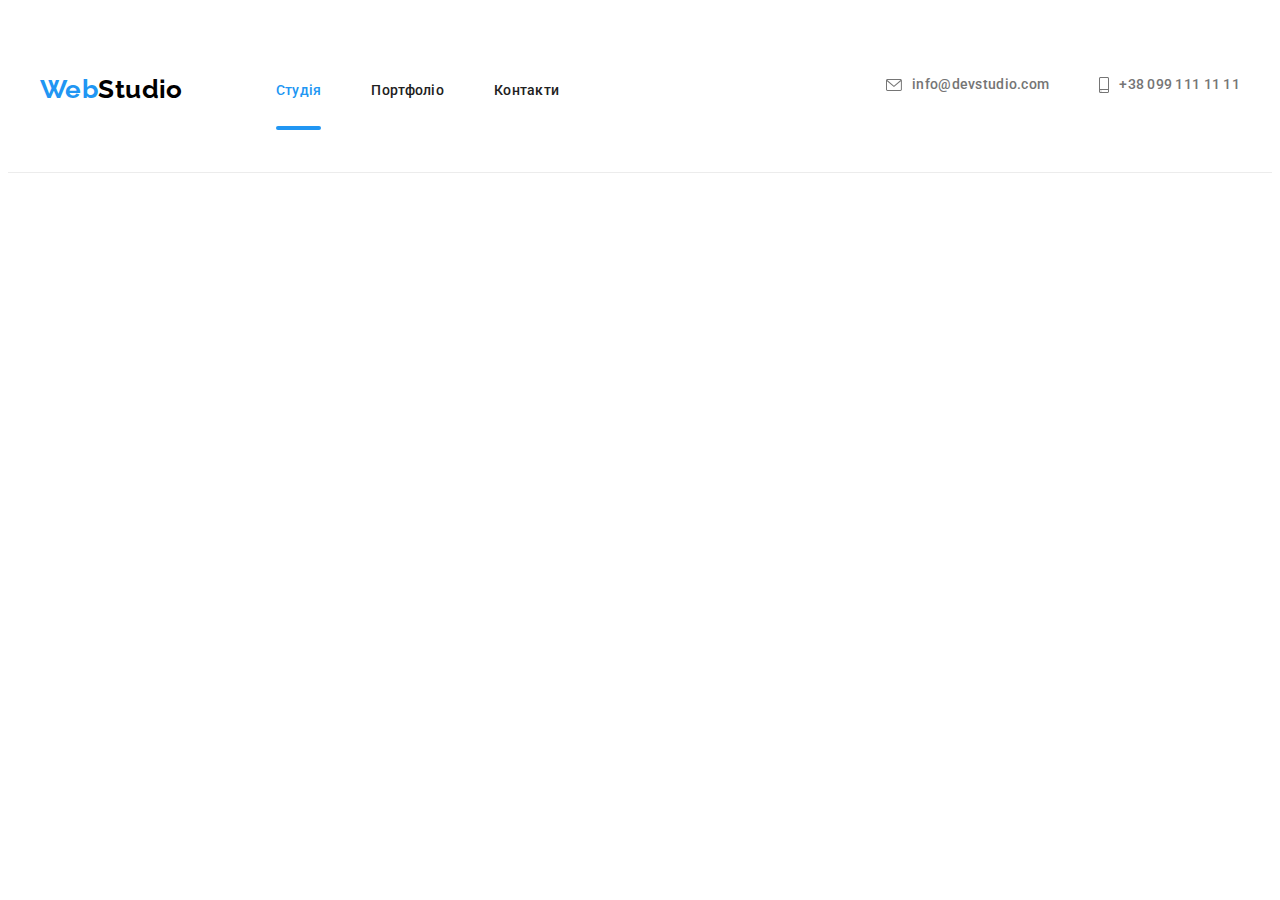
==== commit a7fae97b: "margin-top auto" ====
--- a/index.html
+++ b/index.html
@@ -40,7 +40,7 @@
             <li class="site-nav__item"><a href="#" class="site-nav__link link">Контакти</a></li>
           </ul>
         </nav>
-<button class="open-mobile-menu-btn">
+<button class="open-mobile-menu-btn" data-menu-open>
 <svg class="open-mobile-menu-btn__icon" width="40px" height="40px">
                 <use href="./images/sprite.svg#icon-burger"></use>
               </svg>
@@ -65,9 +65,9 @@
         </ul>
         </div>
       </div>
-      <div class="mobile-menu">
+      <div class="mobile-menu" data-menu      >
         <div class="container mobile-menu__container">
-          <button class="mobile-menu__close-btn">
+          <button class="mobile-menu__close-btn" data-menu-close>
 <svg class="mobile-menu__close-icon"  width="19px" height="19px">
   <use href="./images/sprite.svg#icon-mobile-close"></use>
 </svg>
@@ -81,9 +81,32 @@
               <a href="./portfolio.html" class="mobile-nav__link link">Портфоліо</a>
             </li>
             <li class="mobile-nav__item"><a href="#" class="mobile-nav__link link">Контакти
+                          </a></li>
+          </ul>
+          <div class="mobile-contacts">
+            <ul class="mobile-contacts-nav list">
+              <li class="mobile-contacts-nav__item">
+            <a href="tel:+380991111111" class="mobile-contacts-nav__link link">
               
-            </a></li>
-          </ul>
+              +38 099 111 11 11</a
+            >
+          </li>
+          <li class="mobile-contacts-nav__item">
+            
+              info@devstudio.com</a
+            >
+          </li>
+          
+          <ul class="mobile-contact-social list">
+            <li>
+              <a class="mobile-contact-social__link" href="#" target="_blank">Instagram </a>
+                  </li>
+            <li><a class="mobile-contact-social__link" href="#" target="_blank">Twitter </a></li>
+            <li><a class="mobile-contact-social__link" href="#" target="_blank">Facebook </a></li>
+            <li><a class="mobile-contact-social__link" href="#" target="_blank">LinkedIn </a></li>
+          </ul>
+        </ul>
+          </div>
         </div>
       </div>
     </header>
@@ -553,5 +576,6 @@
       </div>
     </div>
     <script src="./js/modal.js"></script> -->
+    <script src="./js/menu.js"></script>
   </body>
 </html>
--- a/css/main.min.css
+++ b/css/main.min.css
@@ -1 +1 @@
-:root{--primery-text-color: #757575;--secondary-text-color: #000000;--title-text-color: #212121;--accent-color: #2196f3;--primery-bg-color: #ffffff;--secondary-bg-color: #f5f4fa;--hyro-bg-color: #2f303a;--futer-address-color: rgba(255, 255, 255, 0.6);--container-bg-color: #eeeeee;--line-header-color: #ececec;--buton-active-color: #188ce8;--icon-color: #afb1b8}.futer-social__link,.work__overlay{display:-webkit-box;display:-ms-flexbox;display:flex;-webkit-box-align:center;-ms-flex-align:center;align-items:center;-webkit-box-pack:center;-ms-flex-pack:center;justify-content:center}h1,h2,h3,h4,p{margin-top:0;margin-bottom:0}ul,ol{margin-top:0;margin-bottom:0;padding-left:0}button{cursor:pointer;display:block;margin:0 auto;border:none;border-radius:4px}img{display:block;max-width:100%;height:auto}a{text-decoration:none}body{background-color:var(--primery-bg-color);color:var(--primery-text-color);font-family:Roboto,"open sans",sans-serif;font-size:14px;letter-spacing:.03em}.link{text-decoration:none}.list{list-style:none}.visually-hidden{position:absolute;white-space:nowrap;width:1px;height:1px;overflow:hidden;border:0;padding:0;clip:rect(0 0 0 0);-webkit-clip-path:inset(50%);clip-path:inset(50%);margin:-1px}.container{padding:0 15px}@media screen and (min-width: 480px){.container{width:480px;margin:0 auto}}@media screen and (min-width: 768px){.container{width:768px}}@media screen and (min-width: 1200px){.container{width:1200px}}.open-mobile-menu-btn{border:none;background-color:rgba(0,0,0,0);padding:0;line-height:0;margin:0}.header{border-bottom:1px solid #ececec;padding:16px 0}.header__container{display:-webkit-box;display:-ms-flexbox;display:flex;-webkit-box-align:center;-ms-flex-align:center;align-items:center}@media screen and (max-width: 768px){.header__container{-webkit-box-pack:justify;-ms-flex-pack:justify;justify-content:space-between}}.main-nav{display:-webkit-box;display:-ms-flexbox;display:flex;-webkit-box-align:center;-ms-flex-align:center;align-items:center}.logo{color:var(--secondary-text-color);font-family:"Raleway",sans-serif;font-weight:700;font-size:26px;line-height:1.2}.logo__start{color:var(--accent-color)}.site-nav{display:-webkit-box;display:-ms-flexbox;display:flex;margin-left:93px}@media screen and (max-width: 768px){.site-nav{display:none}}.site-nav__item{position:relative}.site-nav__item+.site-nav__item{margin-left:50px}.site-nav__link{padding-top:32px;padding-bottom:32px;color:var(--title-text-color);font-weight:500;line-height:1.14;letter-spacing:.02em;-webkit-transition:color 250ms cubic-bezier(0.4, 0, 0.2, 1);transition:color 250ms cubic-bezier(0.4, 0, 0.2, 1)}.site-nav__link:hover,.site-nav__link:focus{color:var(--accent-color)}.site-nav__link_active::after{position:absolute;display:block;content:"";width:100%;height:4px;background-color:var(--accent-color);margin-top:28px;border-radius:2px}.current{color:var(--accent-color)}.contacts-nav{margin-left:auto}@media screen and (max-width: 768px){.contacts-nav{display:none}}@media screen and (min-width: 768px){.contacts-nav{padding-top:21px;padding-bottom:21px}}@media screen and (min-width: 1200px){.contacts-nav{display:-webkit-box;display:-ms-flexbox;display:flex;-webkit-box-align:center;-ms-flex-align:center;align-items:center}}@media screen and (min-width: 1200px){.contacts-nav__item+.contacts-nav__item{margin-left:50px}}@media screen and (min-width: 768px){.contacts-nav__item{padding:0;margin-bottom:10px}}.contacts-nav__link{display:-webkit-box;display:-ms-flexbox;display:flex;-webkit-box-align:center;-ms-flex-align:center;align-items:center;color:var(--primery-text-color);font-weight:500;line-height:1.14;letter-spacing:.02em;-webkit-transition:color 250ms cubic-bezier(0.4, 0, 0.2, 1);transition:color 250ms cubic-bezier(0.4, 0, 0.2, 1)}@media screen and (min-width: 1200px){.contacts-nav__link{padding-top:32px;padding-bottom:32px}}.contacts-nav__link:hover,.contacts-nav__link:focus{color:var(--accent-color)}.contacts-nav__icon{margin-right:10px;fill:currentColor}.button{color:var(--primery-bg-color);background-color:var(--accent-color);min-width:216px;font-family:inherit;font-weight:700;font-size:16px;line-height:1.87;letter-spacing:.06em;-webkit-box-shadow:0px 4px 4px rgba(0,0,0,.15);box-shadow:0px 4px 4px rgba(0,0,0,.15);padding:10px 32px;-webkit-transition:background-color 250ms cubic-bezier(0.4, 0, 0.2, 1);transition:background-color 250ms cubic-bezier(0.4, 0, 0.2, 1)}.button:hover,.button:focus{background-color:var(--buton-active-color)}.section{padding-top:94px;padding-bottom:94px}.section-title{color:var(--title-text-color);font-weight:700;font-size:36px;line-height:1.17;text-align:center;margin-bottom:50px}@media screen and (min-width: 768px){.features__list{display:-webkit-box;display:-ms-flexbox;display:flex}}.features__thumb{height:120px;background:var(--secondary-bg-color);padding:25px 192px;margin-bottom:30px}@media screen and (min-width: 480px){.features__thumb{width:450}}@media screen and (min-width: 1200px){.features__thumb{padding:25px 100px}}.features__icon{width:70px;height:70px}.features__item{text-align:center}@media screen and (min-width: 1200px){.features__item{width:calc((100% - 90px)/4)}.features__item+.features__item{margin-left:30px}}.features__title{color:var(--title-text-color);font-weight:700;font-size:14px;line-height:1.14;text-transform:uppercase;margin-bottom:10px}.features__text{font-weight:400;line-height:1.71}.work{padding-top:0%}.work__list{display:-webkit-box;display:-ms-flexbox;display:flex}.work__overlay{position:absolute;width:100%;height:70px;font-weight:700;line-height:1.14;border-radius:2px;text-transform:uppercase;color:var(--primery-bg-color);background-color:rgba(47,48,58,.8)}.work__item{position:relative;display:-webkit-box;display:-ms-flexbox;display:flex;-webkit-box-align:end;-ms-flex-align:end;align-items:flex-end;-webkit-box-pack:center;-ms-flex-pack:center;justify-content:center}.work__item+.work__item{margin-left:30px}.team__name{padding-top:30px;padding-bottom:30px}.team{background-color:var(--secondary-bg-color)}.team__list{display:-webkit-box;display:-ms-flexbox;display:flex}.team__card{background-color:var(--primery-bg-color);width:calc((100% - 90px)/4);text-align:center;-webkit-box-shadow:0px 1px 3px rgba(0,0,0,.12),0px 1px 1px rgba(0,0,0,.14),0px 2px 1px rgba(0,0,0,.2);box-shadow:0px 1px 3px rgba(0,0,0,.12),0px 1px 1px rgba(0,0,0,.14),0px 2px 1px rgba(0,0,0,.2);border-radius:0px 0px 4px 4px}.team__card+.team__card{margin-left:30px}.team__title{margin-bottom:10px;color:var(--title-text-color);font-weight:500;font-size:16px;line-height:1.2}.team__text{color:var(--primery-text-color);font-weight:400;font-size:16px;line-height:1.2;margin-bottom:16px}.social{display:-webkit-box;display:-ms-flexbox;display:flex;-webkit-box-align:center;-ms-flex-align:center;align-items:center;-webkit-box-pack:center;-ms-flex-pack:center;justify-content:center;gap:10px}.social__link{display:-webkit-box;display:-ms-flexbox;display:flex;-webkit-box-align:center;-ms-flex-align:center;align-items:center;-webkit-box-pack:center;-ms-flex-pack:center;justify-content:center;width:44px;height:44px;border-radius:50%;color:var(--icon-color);-webkit-transition:background-color 250ms cubic-bezier(0.4, 0, 0.2, 1),color 250ms cubic-bezier(0.4, 0, 0.2, 1);transition:background-color 250ms cubic-bezier(0.4, 0, 0.2, 1),color 250ms cubic-bezier(0.4, 0, 0.2, 1)}.social__link:hover,.social__link:focus{background-color:var(--buton-active-color);color:var(--primery-bg-color)}.social__icon{fill:currentColor}.clients__list{display:-webkit-box;display:-ms-flexbox;display:flex}.clients__item{width:calc((100% - 150px)/6);height:92px}.clients__item+.clients__item{margin-left:30px}.clients__link{display:-webkit-box;display:-ms-flexbox;display:flex;-webkit-box-align:center;-ms-flex-align:center;align-items:center;-webkit-box-pack:center;-ms-flex-pack:center;justify-content:center;width:100%;height:100%;color:var(--icon-color);border:1px solid currentColor;border-radius:4px;-webkit-transition:color 250ms cubic-bezier(0.4, 0, 0.2, 1);transition:color 250ms cubic-bezier(0.4, 0, 0.2, 1)}.clients__link:hover,.clients__link:focus{color:var(--accent-color)}.clients__icon{fill:currentColor}.footer__container{display:-webkit-box;display:-ms-flexbox;display:flex;-webkit-box-align:baseline;-ms-flex-align:baseline;align-items:baseline}.footer{background-color:var(--hyro-bg-color);padding-top:60px;padding-bottom:60px}.footer__logo{display:block;margin-bottom:20px}.logo__end_color_white{color:var(--primery-bg-color)}.futer-social__text{color:var(--primery-bg-color);font-weight:700;font-size:14px;line-height:1.14;margin-bottom:20px;text-transform:uppercase}.futer-social__list{display:-webkit-box;display:-ms-flexbox;display:flex;gap:10px}.futer-social__link{width:44px;height:44px;border-radius:50%;background-color:rgba(255,255,255,.1);color:var(--primery-bg-color);-webkit-transition:background-color 250ms cubic-bezier(0.4, 0, 0.2, 1);transition:background-color 250ms cubic-bezier(0.4, 0, 0.2, 1)}.futer-social__link:hover,.futer-social__link:focus{background-color:var(--buton-active-color)}.futer-social__icon{fill:currentColor}.futer-social{margin-left:70px}.futer-subscription{margin-left:auto}.futer-subscription__text{font-weight:700;line-height:1.14;text-transform:uppercase;color:var(--primery-bg-color);margin-bottom:20px}.futer-subscription__field{display:-webkit-box;display:-ms-flexbox;display:flex;gap:12px}.futer-subscription__email{width:358px;height:50px;padding:15px 16px;border:1px solid rgba(255,255,255,.3);-webkit-filter:drop-shadow(0px 4px 4px rgba(0, 0, 0, 0.15));filter:drop-shadow(0px 4px 4px rgba(0, 0, 0, 0.15));border-radius:4px;background-color:var(--hyro-bg-color);color:rgba(255,255,255,.6)}.futer-subscription__button{position:relative;padding:10px 62px 10px 18px}.futer-subscription__icon{position:absolute;top:13px;right:28px}.footer-address__item+.address__item{margin-top:9px}.footer-address__link{color:rgba(255,255,255,.6);font-style:normal;font-weight:400;font-size:14px;line-height:1.71;-webkit-transition:color 250ms cubic-bezier(0.4, 0, 0.2, 1);transition:color 250ms cubic-bezier(0.4, 0, 0.2, 1)}.footer-address__link:hover,.footer-address__link:focus{color:var(--accent-color)}.footer-address__text{color:var(--primery-bg-color)}.portfolio{padding-top:94px;padding-bottom:94px}.filters{display:-webkit-box;display:-ms-flexbox;display:flex;-webkit-box-pack:center;-ms-flex-pack:center;justify-content:center;margin-bottom:50px}.filters__item+.filters__item{margin-left:8px}.filters__button{padding:6px 22px;color:var(--title-text-color);font-family:inherit;font-weight:500;font-size:16px;line-height:1.62;letter-spacing:.03em;background-color:var(--secondary-bg-color);-webkit-transition:color 250ms cubic-bezier(0.4, 0, 0.2, 1),background-color 250ms cubic-bezier(0.4, 0, 0.2, 1),-webkit-box-shadow 250ms cubic-bezier(0.4, 0, 0.2, 1);transition:color 250ms cubic-bezier(0.4, 0, 0.2, 1),background-color 250ms cubic-bezier(0.4, 0, 0.2, 1),-webkit-box-shadow 250ms cubic-bezier(0.4, 0, 0.2, 1);transition:color 250ms cubic-bezier(0.4, 0, 0.2, 1),background-color 250ms cubic-bezier(0.4, 0, 0.2, 1),box-shadow 250ms cubic-bezier(0.4, 0, 0.2, 1);transition:color 250ms cubic-bezier(0.4, 0, 0.2, 1),background-color 250ms cubic-bezier(0.4, 0, 0.2, 1),box-shadow 250ms cubic-bezier(0.4, 0, 0.2, 1),-webkit-box-shadow 250ms cubic-bezier(0.4, 0, 0.2, 1)}.filters__button:hover,.filters__button:focus{background-color:var(--accent-color);color:var(--primery-bg-color);-webkit-box-shadow:0px 3px 1px rgba(0,0,0,.1),0px 1px 2px rgba(0,0,0,.08),0px 2px 2px rgba(0,0,0,.12);box-shadow:0px 3px 1px rgba(0,0,0,.1),0px 1px 2px rgba(0,0,0,.08),0px 2px 2px rgba(0,0,0,.12)}.project__thumb{position:relative;overflow:hidden}.project__action{top:0%;left:0%;position:absolute;opacity:0;-webkit-transform:translate(0, 100%);transform:translate(0, 100%);-webkit-transition:opacity 250ms cubic-bezier(0.4, 0, 0.2, 1),-webkit-transform 250ms cubic-bezier(0.4, 0, 0.2, 1);transition:opacity 250ms cubic-bezier(0.4, 0, 0.2, 1),-webkit-transform 250ms cubic-bezier(0.4, 0, 0.2, 1);transition:opacity 250ms cubic-bezier(0.4, 0, 0.2, 1),transform 250ms cubic-bezier(0.4, 0, 0.2, 1);transition:opacity 250ms cubic-bezier(0.4, 0, 0.2, 1),transform 250ms cubic-bezier(0.4, 0, 0.2, 1),-webkit-transform 250ms cubic-bezier(0.4, 0, 0.2, 1);width:100%;height:100%;background-color:rgba(33,150,243,.9);border:1px solid #000;padding:63px 24px;font-style:normal;font-weight:400;font-size:18px;line-height:1.56;color:var(--primery-bg-color);-webkit-box-shadow:0px 4px 4px rgba(0,0,0,.25);box-shadow:0px 4px 4px rgba(0,0,0,.25)}.project__link:hover .project__action,.project__link:focus .project__action{opacity:1;-webkit-transform:translateY(0%);transform:translateY(0%)}.project__link{display:block}.project__link:hover,.project__link:focus{-webkit-box-shadow:0px 3px 1px rgba(0,0,0,.1),0px 1px 2px rgba(0,0,0,.08),0px 2px 2px rgba(0,0,0,.12);box-shadow:0px 3px 1px rgba(0,0,0,.1),0px 1px 2px rgba(0,0,0,.08),0px 2px 2px rgba(0,0,0,.12)}.project{display:-webkit-box;display:-ms-flexbox;display:flex;-ms-flex-wrap:wrap;flex-wrap:wrap}.project__name{padding:20px 24px;border:1px solid #eee;border-top:none}.project__title{margin-bottom:4px}.project__item{width:calc((100% - 60px)/3);margin-right:30px;margin-bottom:30px}.project__item:nth-child(3n){margin-right:0}.project__item:nth-last-child(-n+3){margin-bottom:0}.project__title{color:var(--title-text-color);font-weight:700;font-size:18px;line-height:2;letter-spacing:.06em}.project__text{color:var(--primery-text-color);font-weight:400;font-size:16px;line-height:1.88}.blackdrop{position:fixed;top:0;left:0;width:100%;height:100%;background-color:rgba(0,0,0,.2);opacity:1;-webkit-transition:visibility 250ms cubic-bezier(0.4, 0, 0.2, 1),opacity 250ms cubic-bezier(0.4, 0, 0.2, 1);transition:visibility 250ms cubic-bezier(0.4, 0, 0.2, 1),opacity 250ms cubic-bezier(0.4, 0, 0.2, 1)}.is-hidden{visibility:hidden;opacity:0;pointer-events:none}.blackdrop.is-hidden .modal{-webkit-transform:scale(0.9) translate(-50%, -50%);transform:scale(0.9) translate(-50%, -50%)}.modal{position:absolute;top:50%;left:50%;-webkit-transform:translate(-50%, -50%) scale(1);transform:translate(-50%, -50%) scale(1);-webkit-transition:-webkit-transform 250ms cubic-bezier(0.4, 0, 0.2, 1);transition:-webkit-transform 250ms cubic-bezier(0.4, 0, 0.2, 1);transition:transform 250ms cubic-bezier(0.4, 0, 0.2, 1);transition:transform 250ms cubic-bezier(0.4, 0, 0.2, 1), -webkit-transform 250ms cubic-bezier(0.4, 0, 0.2, 1);width:528px;height:581px;background-color:#fff;-webkit-box-shadow:0px 1px 3px rgba(0,0,0,.12),0px 1px 1px rgba(0,0,0,.14),0px 2px 1px rgba(0,0,0,.2);box-shadow:0px 1px 3px rgba(0,0,0,.12),0px 1px 1px rgba(0,0,0,.14),0px 2px 1px rgba(0,0,0,.2);border-radius:4px}.button-close{position:absolute;top:8px;right:8px;width:30px;height:30px;border-radius:50%;background-color:var(--primery-bg-color);padding:0;display:-webkit-box;display:-ms-flexbox;display:flex;-webkit-box-align:start;-ms-flex-align:start;align-items:flex-start;-webkit-box-pack:end;-ms-flex-pack:end;justify-content:flex-end}.button-close__icon{-webkit-transition:fill 250ms cubic-bezier(0.4, 0, 0.2, 1);transition:fill 250ms cubic-bezier(0.4, 0, 0.2, 1)}.button-close__icon:hover,.button-close__icon:focus{fill:var(--accent-color)}.form{min-width:528px;min-height:581px;padding:40px}.form__title{margin-bottom:10px;text-align:center;font-weight:700;font-size:20px;line-height:1.15;color:var(--title-text-color);margin-bottom:12px}.form__field{display:-webkit-box;display:-ms-flexbox;display:flex;-webkit-box-orient:vertical;-webkit-box-direction:normal;-ms-flex-direction:column;flex-direction:column;margin-bottom:10px}.form__label{margin-bottom:4px;font-weight:400;font-size:12px;line-height:1.17;letter-spacing:.01em;color:var(--primery-text-color)}.form__input{margin:0;padding:10px 42px;border:1px solid rgba(33,33,33,.2);border-radius:4px;width:100%;-webkit-transition:border-color 250ms cubic-bezier(0.4, 0, 0.2, 1);transition:border-color 250ms cubic-bezier(0.4, 0, 0.2, 1)}.form__input:focus{border-color:var(--accent-color);outline:none}.form__input-wrap{position:relative}.form__icon{position:absolute;top:50%;left:15px;-webkit-transform:translateY(-50%);transform:translateY(-50%);-webkit-transition:fill 250ms cubic-bezier(0.4, 0, 0.2, 1);transition:fill 250ms cubic-bezier(0.4, 0, 0.2, 1);width:18px;height:18px}.form__input:focus+.form__icon{fill:var(--accent-color)}.form__comment-text{resize:none;width:448px;height:120px;padding:12px 16px;font-weight:400;font-size:12px;line-height:1.17;letter-spacing:.01em;border:1px solid rgba(33,33,33,.2);border-radius:4px;color:var(--title-text-color);-webkit-transition:border-color 250ms cubic-bezier(0.4, 0, 0.2, 1);transition:border-color 250ms cubic-bezier(0.4, 0, 0.2, 1)}.form__comment-text::-webkit-input-placeholder{color:rgba(117,117,117,.5)}.form__comment-text::-moz-placeholder{color:rgba(117,117,117,.5)}.form__comment-text:-ms-input-placeholder{color:rgba(117,117,117,.5)}.form__comment-text::-ms-input-placeholder{color:rgba(117,117,117,.5)}.form__comment-text::placeholder{color:rgba(117,117,117,.5)}.form__comment-text:focus{border-color:var(--accent-color);outline:none}.form__comment{margin-bottom:20px}.checkbox__label{display:-webkit-box;display:-ms-flexbox;display:flex;-webkit-box-align:center;-ms-flex-align:center;align-items:center;-webkit-box-pack:center;-ms-flex-pack:center;justify-content:center;margin-bottom:30px}.checkbox__icon{display:inline-block;width:16px;height:15px;border:2px solid var(--title-text-color);border-radius:3px;margin-right:7px;-webkit-transition:background-color 250ms cubic-bezier(0.4, 0, 0.2, 1),border-color 250ms cubic-bezier(0.4, 0, 0.2, 1);transition:background-color 250ms cubic-bezier(0.4, 0, 0.2, 1),border-color 250ms cubic-bezier(0.4, 0, 0.2, 1)}.checkbox__input:focus+.checkbox__icon{border-color:var(--accent-color)}.checkbox__input:checked+.checkbox__icon{border-color:var(--accent-color);background-color:var(--accent-color);background-image:url(../images/check.svg);background-size:contain;background-origin:border-box}.checkbox__text{font-weight:400;font-size:14px;line-height:1.71;color:var(--primery-text-color);text-shadow:0px 4px 4px rgba(0,0,0,.25)}.checkbox__link{text-decoration:underline;color:var(--accent-color)}.mobile-menu{position:fixed;top:0;left:0;z-index:100;width:100%;height:100%;background-color:tan}.mobile-menu__container{position:relative}.mobile-menu__close-btn{position:absolute;top:21px;right:25px;border:none;background-color:rgba(0,0,0,0);padding:0;line-height:0;margin:0}.mobile-nav{margin-top:48px}.mobile-nav__item+.mobile-nav__item{margin-top:32px}.mobile-nav__link{color:var(--title-text-color);font-style:normal;font-weight:500;font-size:40px;line-height:47px;text-align:center;letter-spacing:.02em;-webkit-transition:color 250ms cubic-bezier(0.4, 0, 0.2, 1);transition:color 250ms cubic-bezier(0.4, 0, 0.2, 1)}.mobile-nav__link:hover,.mobile-nav__link:focus{color:var(--accent-color)}/*# sourceMappingURL=main.min.css.map */+:root{--primery-text-color: #757575;--secondary-text-color: #000000;--title-text-color: #212121;--accent-color: #2196f3;--primery-bg-color: #ffffff;--secondary-bg-color: #f5f4fa;--hyro-bg-color: #2f303a;--futer-address-color: rgba(255, 255, 255, 0.6);--container-bg-color: #eeeeee;--line-header-color: #ececec;--buton-active-color: #188ce8;--icon-color: #afb1b8}.futer-social__link,.work__overlay{display:-webkit-box;display:-ms-flexbox;display:flex;-webkit-box-align:center;-ms-flex-align:center;align-items:center;-webkit-box-pack:center;-ms-flex-pack:center;justify-content:center}h1,h2,h3,h4,p{margin-top:0;margin-bottom:0}ul,ol{margin-top:0;margin-bottom:0;padding-left:0}button{cursor:pointer;display:block;margin:0 auto;border:none;border-radius:4px}img{display:block;max-width:100%;height:auto}a{text-decoration:none}body{background-color:var(--primery-bg-color);color:var(--primery-text-color);font-family:Roboto,"open sans",sans-serif;font-size:14px;letter-spacing:.03em}.link{text-decoration:none}.list{list-style:none}.visually-hidden{position:absolute;white-space:nowrap;width:1px;height:1px;overflow:hidden;border:0;padding:0;clip:rect(0 0 0 0);-webkit-clip-path:inset(50%);clip-path:inset(50%);margin:-1px}.container{padding:0 15px}@media screen and (min-width: 480px){.container{width:480px;margin:0 auto}}@media screen and (min-width: 768px){.container{width:768px}}@media screen and (min-width: 1200px){.container{width:1200px}}.open-mobile-menu-btn{border:none;background-color:rgba(0,0,0,0);padding:0;line-height:0;margin:0}@media screen and (min-width: 768px){.open-mobile-menu-btn{display:none}}.header{border-bottom:1px solid #ececec;padding:16px 0}.header__container{display:-webkit-box;display:-ms-flexbox;display:flex;-webkit-box-align:center;-ms-flex-align:center;align-items:center}@media screen and (max-width: 768px){.header__container{-webkit-box-pack:justify;-ms-flex-pack:justify;justify-content:space-between}}.main-nav{display:-webkit-box;display:-ms-flexbox;display:flex;-webkit-box-align:center;-ms-flex-align:center;align-items:center}.logo{color:var(--secondary-text-color);font-family:"Raleway",sans-serif;font-weight:700;font-size:26px;line-height:1.2}.logo__start{color:var(--accent-color)}.site-nav{display:-webkit-box;display:-ms-flexbox;display:flex;margin-left:93px}@media screen and (max-width: 768px){.site-nav{display:none}}.site-nav__item{position:relative}.site-nav__item+.site-nav__item{margin-left:50px}.site-nav__link{padding-top:32px;padding-bottom:32px;color:var(--title-text-color);font-weight:500;line-height:1.14;letter-spacing:.02em;-webkit-transition:color 250ms cubic-bezier(0.4, 0, 0.2, 1);transition:color 250ms cubic-bezier(0.4, 0, 0.2, 1)}.site-nav__link:hover,.site-nav__link:focus{color:var(--accent-color)}.site-nav__link_active::after{position:absolute;display:block;content:"";width:100%;height:4px;background-color:var(--accent-color);margin-top:28px;border-radius:2px}.current{color:var(--accent-color)}.contacts-nav{margin-left:auto}@media screen and (max-width: 768px){.contacts-nav{display:none}}@media screen and (min-width: 768px){.contacts-nav{padding-top:21px;padding-bottom:21px}}@media screen and (min-width: 1200px){.contacts-nav{display:-webkit-box;display:-ms-flexbox;display:flex;-webkit-box-align:center;-ms-flex-align:center;align-items:center}}@media screen and (min-width: 1200px){.contacts-nav__item+.contacts-nav__item{margin-left:50px}}@media screen and (min-width: 768px){.contacts-nav__item{padding:0;margin-bottom:10px}}.contacts-nav__link{display:-webkit-box;display:-ms-flexbox;display:flex;-webkit-box-align:center;-ms-flex-align:center;align-items:center;color:var(--primery-text-color);font-weight:500;line-height:1.14;letter-spacing:.02em;-webkit-transition:color 250ms cubic-bezier(0.4, 0, 0.2, 1);transition:color 250ms cubic-bezier(0.4, 0, 0.2, 1)}@media screen and (min-width: 1200px){.contacts-nav__link{padding-top:32px;padding-bottom:32px}}.contacts-nav__link:hover,.contacts-nav__link:focus{color:var(--accent-color)}.contacts-nav__icon{margin-right:10px;fill:currentColor}.button{color:var(--primery-bg-color);background-color:var(--accent-color);min-width:216px;font-family:inherit;font-weight:700;font-size:16px;line-height:1.87;letter-spacing:.06em;-webkit-box-shadow:0px 4px 4px rgba(0,0,0,.15);box-shadow:0px 4px 4px rgba(0,0,0,.15);padding:10px 32px;-webkit-transition:background-color 250ms cubic-bezier(0.4, 0, 0.2, 1);transition:background-color 250ms cubic-bezier(0.4, 0, 0.2, 1)}.button:hover,.button:focus{background-color:var(--buton-active-color)}.section{padding-top:94px;padding-bottom:94px}.section-title{color:var(--title-text-color);font-weight:700;font-size:36px;line-height:1.17;text-align:center;margin-bottom:50px}@media screen and (min-width: 768px){.features__list{display:-webkit-box;display:-ms-flexbox;display:flex}}.features__thumb{height:120px;background:var(--secondary-bg-color);padding:25px 192px;margin-bottom:30px}@media screen and (min-width: 480px){.features__thumb{width:450px}}@media screen and (min-width: 1200px){.features__thumb{padding:25px 100px}}.features__icon{width:70px;height:70px}.features__item{text-align:center}@media screen and (min-width: 1200px){.features__item{width:calc((100% - 90px)/4)}.features__item+.features__item{margin-left:30px}}.features__title{color:var(--title-text-color);font-weight:700;font-size:14px;line-height:1.14;text-transform:uppercase;margin-bottom:10px}.features__text{font-weight:400;line-height:1.71}.work{padding-top:0%}.work__list{display:-webkit-box;display:-ms-flexbox;display:flex}.work__overlay{position:absolute;width:100%;height:70px;font-weight:700;line-height:1.14;border-radius:2px;text-transform:uppercase;color:var(--primery-bg-color);background-color:rgba(47,48,58,.8)}.work__item{position:relative;display:-webkit-box;display:-ms-flexbox;display:flex;-webkit-box-align:end;-ms-flex-align:end;align-items:flex-end;-webkit-box-pack:center;-ms-flex-pack:center;justify-content:center}.work__item+.work__item{margin-left:30px}.team__name{padding-top:30px;padding-bottom:30px}.team{background-color:var(--secondary-bg-color)}.team__list{display:-webkit-box;display:-ms-flexbox;display:flex}.team__card{background-color:var(--primery-bg-color);width:calc((100% - 90px)/4);text-align:center;-webkit-box-shadow:0px 1px 3px rgba(0,0,0,.12),0px 1px 1px rgba(0,0,0,.14),0px 2px 1px rgba(0,0,0,.2);box-shadow:0px 1px 3px rgba(0,0,0,.12),0px 1px 1px rgba(0,0,0,.14),0px 2px 1px rgba(0,0,0,.2);border-radius:0px 0px 4px 4px}.team__card+.team__card{margin-left:30px}.team__title{margin-bottom:10px;color:var(--title-text-color);font-weight:500;font-size:16px;line-height:1.2}.team__text{color:var(--primery-text-color);font-weight:400;font-size:16px;line-height:1.2;margin-bottom:16px}.social{display:-webkit-box;display:-ms-flexbox;display:flex;-webkit-box-align:center;-ms-flex-align:center;align-items:center;-webkit-box-pack:center;-ms-flex-pack:center;justify-content:center;gap:10px}.social__link{display:-webkit-box;display:-ms-flexbox;display:flex;-webkit-box-align:center;-ms-flex-align:center;align-items:center;-webkit-box-pack:center;-ms-flex-pack:center;justify-content:center;width:44px;height:44px;border-radius:50%;color:var(--icon-color);-webkit-transition:background-color 250ms cubic-bezier(0.4, 0, 0.2, 1),color 250ms cubic-bezier(0.4, 0, 0.2, 1);transition:background-color 250ms cubic-bezier(0.4, 0, 0.2, 1),color 250ms cubic-bezier(0.4, 0, 0.2, 1)}.social__link:hover,.social__link:focus{background-color:var(--buton-active-color);color:var(--primery-bg-color)}.social__icon{fill:currentColor}.clients__list{display:-webkit-box;display:-ms-flexbox;display:flex}.clients__item{width:calc((100% - 150px)/6);height:92px}.clients__item+.clients__item{margin-left:30px}.clients__link{display:-webkit-box;display:-ms-flexbox;display:flex;-webkit-box-align:center;-ms-flex-align:center;align-items:center;-webkit-box-pack:center;-ms-flex-pack:center;justify-content:center;width:100%;height:100%;color:var(--icon-color);border:1px solid currentColor;border-radius:4px;-webkit-transition:color 250ms cubic-bezier(0.4, 0, 0.2, 1);transition:color 250ms cubic-bezier(0.4, 0, 0.2, 1)}.clients__link:hover,.clients__link:focus{color:var(--accent-color)}.clients__icon{fill:currentColor}.footer__container{display:-webkit-box;display:-ms-flexbox;display:flex;-webkit-box-align:baseline;-ms-flex-align:baseline;align-items:baseline}.footer{background-color:var(--hyro-bg-color);padding-top:60px;padding-bottom:60px}.footer__logo{display:block;margin-bottom:20px}.logo__end_color_white{color:var(--primery-bg-color)}.futer-social__text{color:var(--primery-bg-color);font-weight:700;font-size:14px;line-height:1.14;margin-bottom:20px;text-transform:uppercase}.futer-social__list{display:-webkit-box;display:-ms-flexbox;display:flex;gap:10px}.futer-social__link{width:44px;height:44px;border-radius:50%;background-color:rgba(255,255,255,.1);color:var(--primery-bg-color);-webkit-transition:background-color 250ms cubic-bezier(0.4, 0, 0.2, 1);transition:background-color 250ms cubic-bezier(0.4, 0, 0.2, 1)}.futer-social__link:hover,.futer-social__link:focus{background-color:var(--buton-active-color)}.futer-social__icon{fill:currentColor}.futer-social{margin-left:70px}.futer-subscription{margin-left:auto}.futer-subscription__text{font-weight:700;line-height:1.14;text-transform:uppercase;color:var(--primery-bg-color);margin-bottom:20px}.futer-subscription__field{display:-webkit-box;display:-ms-flexbox;display:flex;gap:12px}.futer-subscription__email{width:358px;height:50px;padding:15px 16px;border:1px solid rgba(255,255,255,.3);-webkit-filter:drop-shadow(0px 4px 4px rgba(0, 0, 0, 0.15));filter:drop-shadow(0px 4px 4px rgba(0, 0, 0, 0.15));border-radius:4px;background-color:var(--hyro-bg-color);color:rgba(255,255,255,.6)}.futer-subscription__button{position:relative;padding:10px 62px 10px 18px}.futer-subscription__icon{position:absolute;top:13px;right:28px}.footer-address__item+.address__item{margin-top:9px}.footer-address__link{color:rgba(255,255,255,.6);font-style:normal;font-weight:400;font-size:14px;line-height:1.71;-webkit-transition:color 250ms cubic-bezier(0.4, 0, 0.2, 1);transition:color 250ms cubic-bezier(0.4, 0, 0.2, 1)}.footer-address__link:hover,.footer-address__link:focus{color:var(--accent-color)}.footer-address__text{color:var(--primery-bg-color)}.portfolio{padding-top:94px;padding-bottom:94px}.filters{display:-webkit-box;display:-ms-flexbox;display:flex;-webkit-box-pack:center;-ms-flex-pack:center;justify-content:center;margin-bottom:50px}.filters__item+.filters__item{margin-left:8px}.filters__button{padding:6px 22px;color:var(--title-text-color);font-family:inherit;font-weight:500;font-size:16px;line-height:1.62;letter-spacing:.03em;background-color:var(--secondary-bg-color);-webkit-transition:color 250ms cubic-bezier(0.4, 0, 0.2, 1),background-color 250ms cubic-bezier(0.4, 0, 0.2, 1),-webkit-box-shadow 250ms cubic-bezier(0.4, 0, 0.2, 1);transition:color 250ms cubic-bezier(0.4, 0, 0.2, 1),background-color 250ms cubic-bezier(0.4, 0, 0.2, 1),-webkit-box-shadow 250ms cubic-bezier(0.4, 0, 0.2, 1);transition:color 250ms cubic-bezier(0.4, 0, 0.2, 1),background-color 250ms cubic-bezier(0.4, 0, 0.2, 1),box-shadow 250ms cubic-bezier(0.4, 0, 0.2, 1);transition:color 250ms cubic-bezier(0.4, 0, 0.2, 1),background-color 250ms cubic-bezier(0.4, 0, 0.2, 1),box-shadow 250ms cubic-bezier(0.4, 0, 0.2, 1),-webkit-box-shadow 250ms cubic-bezier(0.4, 0, 0.2, 1)}.filters__button:hover,.filters__button:focus{background-color:var(--accent-color);color:var(--primery-bg-color);-webkit-box-shadow:0px 3px 1px rgba(0,0,0,.1),0px 1px 2px rgba(0,0,0,.08),0px 2px 2px rgba(0,0,0,.12);box-shadow:0px 3px 1px rgba(0,0,0,.1),0px 1px 2px rgba(0,0,0,.08),0px 2px 2px rgba(0,0,0,.12)}.project__thumb{position:relative;overflow:hidden}.project__action{top:0%;left:0%;position:absolute;opacity:0;-webkit-transform:translate(0, 100%);transform:translate(0, 100%);-webkit-transition:opacity 250ms cubic-bezier(0.4, 0, 0.2, 1),-webkit-transform 250ms cubic-bezier(0.4, 0, 0.2, 1);transition:opacity 250ms cubic-bezier(0.4, 0, 0.2, 1),-webkit-transform 250ms cubic-bezier(0.4, 0, 0.2, 1);transition:opacity 250ms cubic-bezier(0.4, 0, 0.2, 1),transform 250ms cubic-bezier(0.4, 0, 0.2, 1);transition:opacity 250ms cubic-bezier(0.4, 0, 0.2, 1),transform 250ms cubic-bezier(0.4, 0, 0.2, 1),-webkit-transform 250ms cubic-bezier(0.4, 0, 0.2, 1);width:100%;height:100%;background-color:rgba(33,150,243,.9);border:1px solid #000;padding:63px 24px;font-style:normal;font-weight:400;font-size:18px;line-height:1.56;color:var(--primery-bg-color);-webkit-box-shadow:0px 4px 4px rgba(0,0,0,.25);box-shadow:0px 4px 4px rgba(0,0,0,.25)}.project__link:hover .project__action,.project__link:focus .project__action{opacity:1;-webkit-transform:translateY(0%);transform:translateY(0%)}.project__link{display:block}.project__link:hover,.project__link:focus{-webkit-box-shadow:0px 3px 1px rgba(0,0,0,.1),0px 1px 2px rgba(0,0,0,.08),0px 2px 2px rgba(0,0,0,.12);box-shadow:0px 3px 1px rgba(0,0,0,.1),0px 1px 2px rgba(0,0,0,.08),0px 2px 2px rgba(0,0,0,.12)}.project{display:-webkit-box;display:-ms-flexbox;display:flex;-ms-flex-wrap:wrap;flex-wrap:wrap}.project__name{padding:20px 24px;border:1px solid #eee;border-top:none}.project__title{margin-bottom:4px}.project__item{width:calc((100% - 60px)/3);margin-right:30px;margin-bottom:30px}.project__item:nth-child(3n){margin-right:0}.project__item:nth-last-child(-n+3){margin-bottom:0}.project__title{color:var(--title-text-color);font-weight:700;font-size:18px;line-height:2;letter-spacing:.06em}.project__text{color:var(--primery-text-color);font-weight:400;font-size:16px;line-height:1.88}.blackdrop{position:fixed;top:0;left:0;width:100%;height:100%;background-color:rgba(0,0,0,.2);opacity:1;-webkit-transition:visibility 250ms cubic-bezier(0.4, 0, 0.2, 1),opacity 250ms cubic-bezier(0.4, 0, 0.2, 1);transition:visibility 250ms cubic-bezier(0.4, 0, 0.2, 1),opacity 250ms cubic-bezier(0.4, 0, 0.2, 1)}.is-hidden{visibility:hidden;opacity:0;pointer-events:none}.blackdrop.is-hidden .modal{-webkit-transform:scale(0.9) translate(-50%, -50%);transform:scale(0.9) translate(-50%, -50%)}.modal{position:absolute;top:50%;left:50%;-webkit-transform:translate(-50%, -50%) scale(1);transform:translate(-50%, -50%) scale(1);-webkit-transition:-webkit-transform 250ms cubic-bezier(0.4, 0, 0.2, 1);transition:-webkit-transform 250ms cubic-bezier(0.4, 0, 0.2, 1);transition:transform 250ms cubic-bezier(0.4, 0, 0.2, 1);transition:transform 250ms cubic-bezier(0.4, 0, 0.2, 1), -webkit-transform 250ms cubic-bezier(0.4, 0, 0.2, 1);width:528px;height:581px;background-color:#fff;-webkit-box-shadow:0px 1px 3px rgba(0,0,0,.12),0px 1px 1px rgba(0,0,0,.14),0px 2px 1px rgba(0,0,0,.2);box-shadow:0px 1px 3px rgba(0,0,0,.12),0px 1px 1px rgba(0,0,0,.14),0px 2px 1px rgba(0,0,0,.2);border-radius:4px}.button-close{position:absolute;top:8px;right:8px;width:30px;height:30px;border-radius:50%;background-color:var(--primery-bg-color);padding:0;display:-webkit-box;display:-ms-flexbox;display:flex;-webkit-box-align:start;-ms-flex-align:start;align-items:flex-start;-webkit-box-pack:end;-ms-flex-pack:end;justify-content:flex-end}.button-close__icon{-webkit-transition:fill 250ms cubic-bezier(0.4, 0, 0.2, 1);transition:fill 250ms cubic-bezier(0.4, 0, 0.2, 1)}.button-close__icon:hover,.button-close__icon:focus{fill:var(--accent-color)}.form{min-width:528px;min-height:581px;padding:40px}.form__title{margin-bottom:10px;text-align:center;font-weight:700;font-size:20px;line-height:1.15;color:var(--title-text-color);margin-bottom:12px}.form__field{display:-webkit-box;display:-ms-flexbox;display:flex;-webkit-box-orient:vertical;-webkit-box-direction:normal;-ms-flex-direction:column;flex-direction:column;margin-bottom:10px}.form__label{margin-bottom:4px;font-weight:400;font-size:12px;line-height:1.17;letter-spacing:.01em;color:var(--primery-text-color)}.form__input{margin:0;padding:10px 42px;border:1px solid rgba(33,33,33,.2);border-radius:4px;width:100%;-webkit-transition:border-color 250ms cubic-bezier(0.4, 0, 0.2, 1);transition:border-color 250ms cubic-bezier(0.4, 0, 0.2, 1)}.form__input:focus{border-color:var(--accent-color);outline:none}.form__input-wrap{position:relative}.form__icon{position:absolute;top:50%;left:15px;-webkit-transform:translateY(-50%);transform:translateY(-50%);-webkit-transition:fill 250ms cubic-bezier(0.4, 0, 0.2, 1);transition:fill 250ms cubic-bezier(0.4, 0, 0.2, 1);width:18px;height:18px}.form__input:focus+.form__icon{fill:var(--accent-color)}.form__comment-text{resize:none;width:448px;height:120px;padding:12px 16px;font-weight:400;font-size:12px;line-height:1.17;letter-spacing:.01em;border:1px solid rgba(33,33,33,.2);border-radius:4px;color:var(--title-text-color);-webkit-transition:border-color 250ms cubic-bezier(0.4, 0, 0.2, 1);transition:border-color 250ms cubic-bezier(0.4, 0, 0.2, 1)}.form__comment-text::-webkit-input-placeholder{color:rgba(117,117,117,.5)}.form__comment-text::-moz-placeholder{color:rgba(117,117,117,.5)}.form__comment-text:-ms-input-placeholder{color:rgba(117,117,117,.5)}.form__comment-text::-ms-input-placeholder{color:rgba(117,117,117,.5)}.form__comment-text::placeholder{color:rgba(117,117,117,.5)}.form__comment-text:focus{border-color:var(--accent-color);outline:none}.form__comment{margin-bottom:20px}.checkbox__label{display:-webkit-box;display:-ms-flexbox;display:flex;-webkit-box-align:center;-ms-flex-align:center;align-items:center;-webkit-box-pack:center;-ms-flex-pack:center;justify-content:center;margin-bottom:30px}.checkbox__icon{display:inline-block;width:16px;height:15px;border:2px solid var(--title-text-color);border-radius:3px;margin-right:7px;-webkit-transition:background-color 250ms cubic-bezier(0.4, 0, 0.2, 1),border-color 250ms cubic-bezier(0.4, 0, 0.2, 1);transition:background-color 250ms cubic-bezier(0.4, 0, 0.2, 1),border-color 250ms cubic-bezier(0.4, 0, 0.2, 1)}.checkbox__input:focus+.checkbox__icon{border-color:var(--accent-color)}.checkbox__input:checked+.checkbox__icon{border-color:var(--accent-color);background-color:var(--accent-color);background-image:url(../images/check.svg);background-size:contain;background-origin:border-box}.checkbox__text{font-weight:400;font-size:14px;line-height:1.71;color:var(--primery-text-color);text-shadow:0px 4px 4px rgba(0,0,0,.25)}.checkbox__link{text-decoration:underline;color:var(--accent-color)}.mobile-menu{position:fixed;top:0;left:0;z-index:100;width:100%;height:100vh;background-color:#fff;opacity:0;visibility:hidden;pointer-events:none;-webkit-box-shadow:0px 4px 8px rgba(0,0,0,.04),0px 2px 4px rgba(0,0,0,.08),0px 1px 3px rgba(0,0,0,.16);box-shadow:0px 4px 8px rgba(0,0,0,.04),0px 2px 4px rgba(0,0,0,.08),0px 1px 3px rgba(0,0,0,.16)}.mobile-menu.is-open{opacity:1;visibility:visible;pointer-events:auto}.mobile-menu__container{position:relative;padding-top:48px}.mobile-menu__close-btn{position:absolute;top:21px;right:25px;border:none;background-color:rgba(0,0,0,0);padding:0;line-height:0;margin:0}.mobile-nav__item+.mobile-nav__item{margin-top:32px}.mobile-nav__link{color:var(--title-text-color);font-style:normal;font-weight:500;font-size:40px;line-height:47px;text-align:center;letter-spacing:.02em;-webkit-transition:color 250ms cubic-bezier(0.4, 0, 0.2, 1);transition:color 250ms cubic-bezier(0.4, 0, 0.2, 1)}.mobile-nav__link:hover,.mobile-nav__link:focus{color:var(--accent-color)}.mobile-contacts{margin-top:auto}.mobile-contacts-nav__item+.mobile-contacts-nav__item{margin-top:32px}.mobile-contact-social{display:-webkit-box;display:-ms-flexbox;display:flex;-webkit-box-align:center;-ms-flex-align:center;align-items:center;gap:20px;margin-top:64px}/*# sourceMappingURL=main.min.css.map */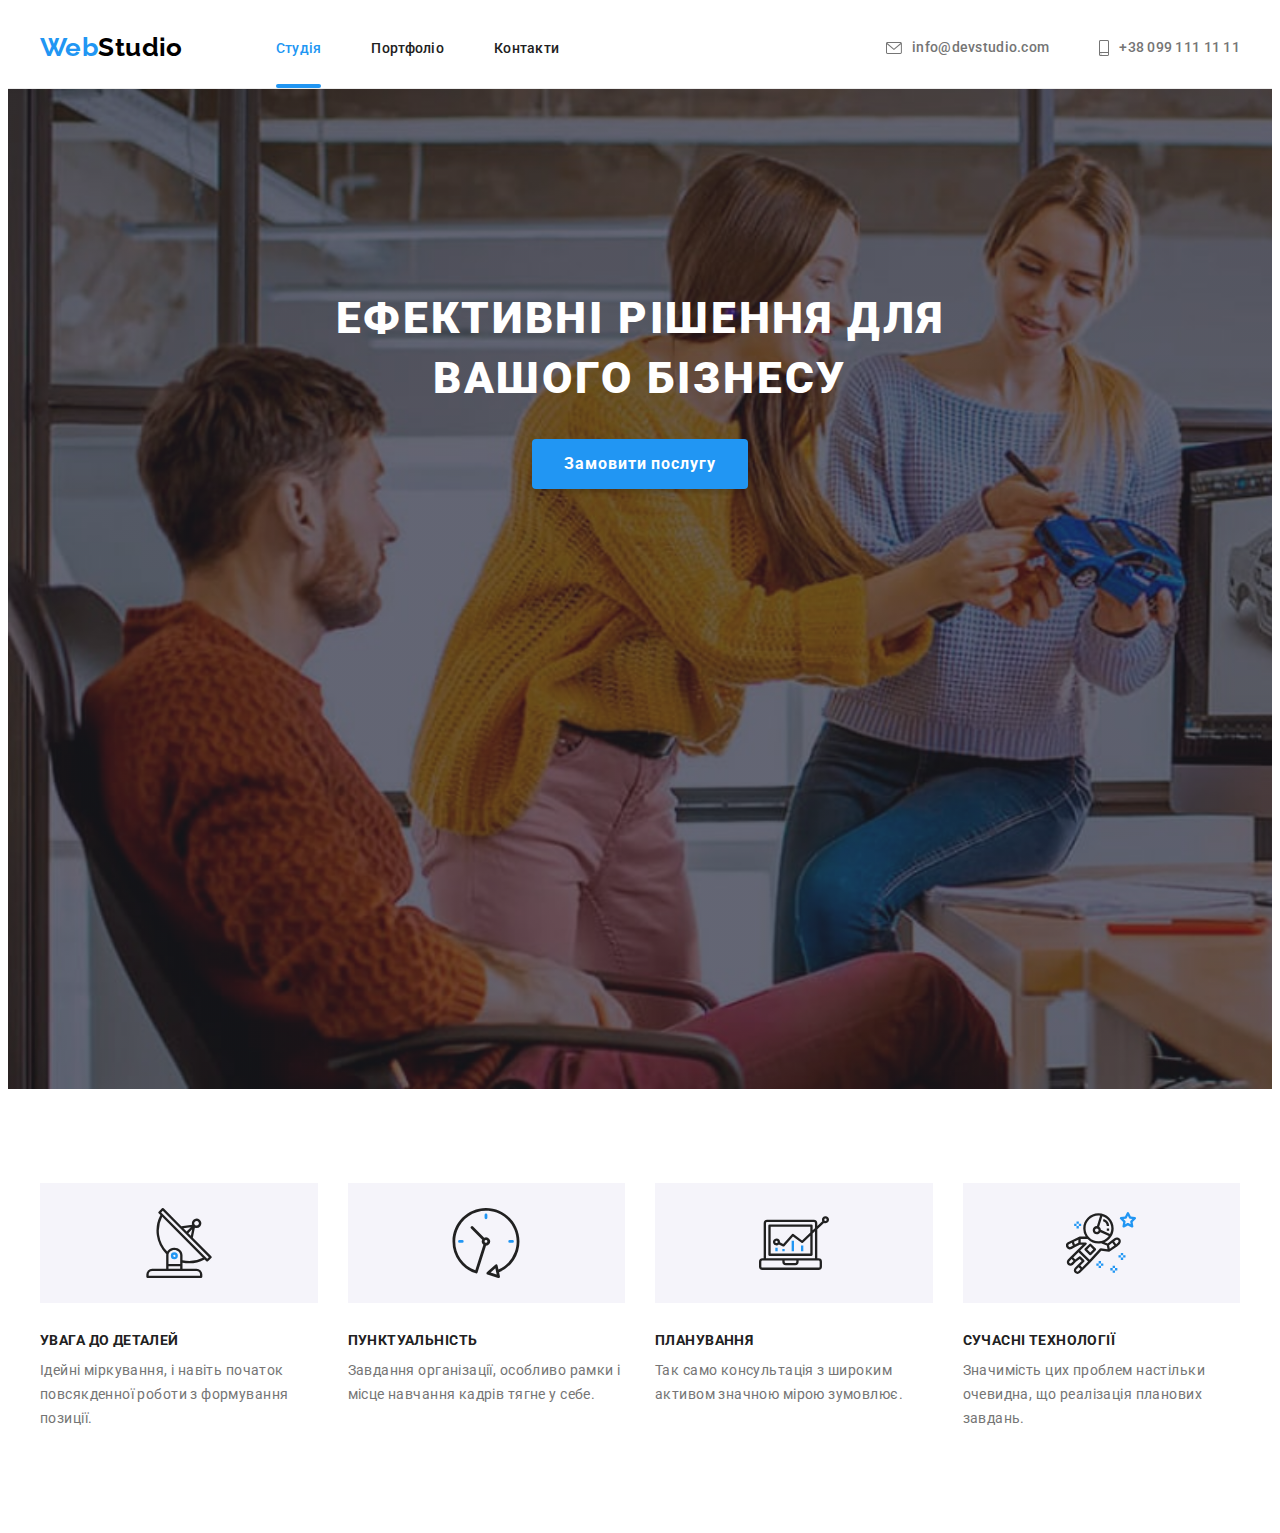
==== commit 8e91ba20: "features" ====
--- a/index.html
+++ b/index.html
@@ -83,18 +83,15 @@
             <li class="mobile-nav__item"><a href="#" class="mobile-nav__link link">Контакти
                           </a></li>
           </ul>
-          <div class="mobile-contacts">
-            <ul class="mobile-contacts-nav list">
-              <li class="mobile-contacts-nav__item">
-            <a href="tel:+380991111111" class="mobile-contacts-nav__link link">
-              
-              +38 099 111 11 11</a
-            >
+         
+            <ul class="mobile-contacts list">
+              <li class="mobile-contacts__item">
+            <a href="tel:+380991111111" class="mobile-contacts__tel link">
+                            +38 099 111 11 11</a>
           </li>
-          <li class="mobile-contacts-nav__item">
-            
-              info@devstudio.com</a
-            >
+          <li class="mobile-contacts__item">
+              <a href="mailto:info@devstudio.com" class="mobile-contacts__email link">         
+              info@devstudio.com</a>
           </li>
           
           <ul class="mobile-contact-social list">
@@ -106,24 +103,23 @@
             <li><a class="mobile-contact-social__link" href="#" target="_blank">LinkedIn </a></li>
           </ul>
         </ul>
-          </div>
-        </div>
+                </div>
       </div>
     </header>
 
     <main>
       <!-- герой -->
-      <!-- <section class="hero hero__overlay">
+      <section class="hero hero__overlay">
         <div class="container">
           <h1 class="hero__title">Ефективні рішення для вашого бізнесу</h1>
           <button data-modal-open type="button" class="button">
             <span>Замовити послугу</span>
           </button>
         </div>
-      </section> -->
+      </section>
 
       <!-- features -->
-      <!-- <section class="features section">
+      <section class="features section">
         <div class="container">
           <h2 class="visually-hidden">Наші переваги</h2>
           <ul class="features__list list">
@@ -173,7 +169,7 @@
             </li>
           </ul>
         </div>
-      </section> -->
+      </section>
       <!-- чим ми займаємося -->
       <!-- <section class="section work">
         <div class="container">
--- a/css/main.min.css
+++ b/css/main.min.css
@@ -1 +1 @@
-:root{--primery-text-color: #757575;--secondary-text-color: #000000;--title-text-color: #212121;--accent-color: #2196f3;--primery-bg-color: #ffffff;--secondary-bg-color: #f5f4fa;--hyro-bg-color: #2f303a;--futer-address-color: rgba(255, 255, 255, 0.6);--container-bg-color: #eeeeee;--line-header-color: #ececec;--buton-active-color: #188ce8;--icon-color: #afb1b8}.futer-social__link,.work__overlay{display:-webkit-box;display:-ms-flexbox;display:flex;-webkit-box-align:center;-ms-flex-align:center;align-items:center;-webkit-box-pack:center;-ms-flex-pack:center;justify-content:center}h1,h2,h3,h4,p{margin-top:0;margin-bottom:0}ul,ol{margin-top:0;margin-bottom:0;padding-left:0}button{cursor:pointer;display:block;margin:0 auto;border:none;border-radius:4px}img{display:block;max-width:100%;height:auto}a{text-decoration:none}body{background-color:var(--primery-bg-color);color:var(--primery-text-color);font-family:Roboto,"open sans",sans-serif;font-size:14px;letter-spacing:.03em}.link{text-decoration:none}.list{list-style:none}.visually-hidden{position:absolute;white-space:nowrap;width:1px;height:1px;overflow:hidden;border:0;padding:0;clip:rect(0 0 0 0);-webkit-clip-path:inset(50%);clip-path:inset(50%);margin:-1px}.container{padding:0 15px}@media screen and (min-width: 480px){.container{width:480px;margin:0 auto}}@media screen and (min-width: 768px){.container{width:768px}}@media screen and (min-width: 1200px){.container{width:1200px}}.open-mobile-menu-btn{border:none;background-color:rgba(0,0,0,0);padding:0;line-height:0;margin:0}@media screen and (min-width: 768px){.open-mobile-menu-btn{display:none}}.header{border-bottom:1px solid #ececec;padding:16px 0}.header__container{display:-webkit-box;display:-ms-flexbox;display:flex;-webkit-box-align:center;-ms-flex-align:center;align-items:center}@media screen and (max-width: 768px){.header__container{-webkit-box-pack:justify;-ms-flex-pack:justify;justify-content:space-between}}.main-nav{display:-webkit-box;display:-ms-flexbox;display:flex;-webkit-box-align:center;-ms-flex-align:center;align-items:center}.logo{color:var(--secondary-text-color);font-family:"Raleway",sans-serif;font-weight:700;font-size:26px;line-height:1.2}.logo__start{color:var(--accent-color)}.site-nav{display:-webkit-box;display:-ms-flexbox;display:flex;margin-left:93px}@media screen and (max-width: 768px){.site-nav{display:none}}.site-nav__item{position:relative}.site-nav__item+.site-nav__item{margin-left:50px}.site-nav__link{padding-top:32px;padding-bottom:32px;color:var(--title-text-color);font-weight:500;line-height:1.14;letter-spacing:.02em;-webkit-transition:color 250ms cubic-bezier(0.4, 0, 0.2, 1);transition:color 250ms cubic-bezier(0.4, 0, 0.2, 1)}.site-nav__link:hover,.site-nav__link:focus{color:var(--accent-color)}.site-nav__link_active::after{position:absolute;display:block;content:"";width:100%;height:4px;background-color:var(--accent-color);margin-top:28px;border-radius:2px}.current{color:var(--accent-color)}.contacts-nav{margin-left:auto}@media screen and (max-width: 768px){.contacts-nav{display:none}}@media screen and (min-width: 768px){.contacts-nav{padding-top:21px;padding-bottom:21px}}@media screen and (min-width: 1200px){.contacts-nav{display:-webkit-box;display:-ms-flexbox;display:flex;-webkit-box-align:center;-ms-flex-align:center;align-items:center}}@media screen and (min-width: 1200px){.contacts-nav__item+.contacts-nav__item{margin-left:50px}}@media screen and (min-width: 768px){.contacts-nav__item{padding:0;margin-bottom:10px}}.contacts-nav__link{display:-webkit-box;display:-ms-flexbox;display:flex;-webkit-box-align:center;-ms-flex-align:center;align-items:center;color:var(--primery-text-color);font-weight:500;line-height:1.14;letter-spacing:.02em;-webkit-transition:color 250ms cubic-bezier(0.4, 0, 0.2, 1);transition:color 250ms cubic-bezier(0.4, 0, 0.2, 1)}@media screen and (min-width: 1200px){.contacts-nav__link{padding-top:32px;padding-bottom:32px}}.contacts-nav__link:hover,.contacts-nav__link:focus{color:var(--accent-color)}.contacts-nav__icon{margin-right:10px;fill:currentColor}.button{color:var(--primery-bg-color);background-color:var(--accent-color);min-width:216px;font-family:inherit;font-weight:700;font-size:16px;line-height:1.87;letter-spacing:.06em;-webkit-box-shadow:0px 4px 4px rgba(0,0,0,.15);box-shadow:0px 4px 4px rgba(0,0,0,.15);padding:10px 32px;-webkit-transition:background-color 250ms cubic-bezier(0.4, 0, 0.2, 1);transition:background-color 250ms cubic-bezier(0.4, 0, 0.2, 1)}.button:hover,.button:focus{background-color:var(--buton-active-color)}.section{padding-top:94px;padding-bottom:94px}.section-title{color:var(--title-text-color);font-weight:700;font-size:36px;line-height:1.17;text-align:center;margin-bottom:50px}@media screen and (min-width: 768px){.features__list{display:-webkit-box;display:-ms-flexbox;display:flex}}.features__thumb{height:120px;background:var(--secondary-bg-color);padding:25px 192px;margin-bottom:30px}@media screen and (min-width: 480px){.features__thumb{width:450px}}@media screen and (min-width: 1200px){.features__thumb{padding:25px 100px}}.features__icon{width:70px;height:70px}.features__item{text-align:center}@media screen and (min-width: 1200px){.features__item{width:calc((100% - 90px)/4)}.features__item+.features__item{margin-left:30px}}.features__title{color:var(--title-text-color);font-weight:700;font-size:14px;line-height:1.14;text-transform:uppercase;margin-bottom:10px}.features__text{font-weight:400;line-height:1.71}.work{padding-top:0%}.work__list{display:-webkit-box;display:-ms-flexbox;display:flex}.work__overlay{position:absolute;width:100%;height:70px;font-weight:700;line-height:1.14;border-radius:2px;text-transform:uppercase;color:var(--primery-bg-color);background-color:rgba(47,48,58,.8)}.work__item{position:relative;display:-webkit-box;display:-ms-flexbox;display:flex;-webkit-box-align:end;-ms-flex-align:end;align-items:flex-end;-webkit-box-pack:center;-ms-flex-pack:center;justify-content:center}.work__item+.work__item{margin-left:30px}.team__name{padding-top:30px;padding-bottom:30px}.team{background-color:var(--secondary-bg-color)}.team__list{display:-webkit-box;display:-ms-flexbox;display:flex}.team__card{background-color:var(--primery-bg-color);width:calc((100% - 90px)/4);text-align:center;-webkit-box-shadow:0px 1px 3px rgba(0,0,0,.12),0px 1px 1px rgba(0,0,0,.14),0px 2px 1px rgba(0,0,0,.2);box-shadow:0px 1px 3px rgba(0,0,0,.12),0px 1px 1px rgba(0,0,0,.14),0px 2px 1px rgba(0,0,0,.2);border-radius:0px 0px 4px 4px}.team__card+.team__card{margin-left:30px}.team__title{margin-bottom:10px;color:var(--title-text-color);font-weight:500;font-size:16px;line-height:1.2}.team__text{color:var(--primery-text-color);font-weight:400;font-size:16px;line-height:1.2;margin-bottom:16px}.social{display:-webkit-box;display:-ms-flexbox;display:flex;-webkit-box-align:center;-ms-flex-align:center;align-items:center;-webkit-box-pack:center;-ms-flex-pack:center;justify-content:center;gap:10px}.social__link{display:-webkit-box;display:-ms-flexbox;display:flex;-webkit-box-align:center;-ms-flex-align:center;align-items:center;-webkit-box-pack:center;-ms-flex-pack:center;justify-content:center;width:44px;height:44px;border-radius:50%;color:var(--icon-color);-webkit-transition:background-color 250ms cubic-bezier(0.4, 0, 0.2, 1),color 250ms cubic-bezier(0.4, 0, 0.2, 1);transition:background-color 250ms cubic-bezier(0.4, 0, 0.2, 1),color 250ms cubic-bezier(0.4, 0, 0.2, 1)}.social__link:hover,.social__link:focus{background-color:var(--buton-active-color);color:var(--primery-bg-color)}.social__icon{fill:currentColor}.clients__list{display:-webkit-box;display:-ms-flexbox;display:flex}.clients__item{width:calc((100% - 150px)/6);height:92px}.clients__item+.clients__item{margin-left:30px}.clients__link{display:-webkit-box;display:-ms-flexbox;display:flex;-webkit-box-align:center;-ms-flex-align:center;align-items:center;-webkit-box-pack:center;-ms-flex-pack:center;justify-content:center;width:100%;height:100%;color:var(--icon-color);border:1px solid currentColor;border-radius:4px;-webkit-transition:color 250ms cubic-bezier(0.4, 0, 0.2, 1);transition:color 250ms cubic-bezier(0.4, 0, 0.2, 1)}.clients__link:hover,.clients__link:focus{color:var(--accent-color)}.clients__icon{fill:currentColor}.footer__container{display:-webkit-box;display:-ms-flexbox;display:flex;-webkit-box-align:baseline;-ms-flex-align:baseline;align-items:baseline}.footer{background-color:var(--hyro-bg-color);padding-top:60px;padding-bottom:60px}.footer__logo{display:block;margin-bottom:20px}.logo__end_color_white{color:var(--primery-bg-color)}.futer-social__text{color:var(--primery-bg-color);font-weight:700;font-size:14px;line-height:1.14;margin-bottom:20px;text-transform:uppercase}.futer-social__list{display:-webkit-box;display:-ms-flexbox;display:flex;gap:10px}.futer-social__link{width:44px;height:44px;border-radius:50%;background-color:rgba(255,255,255,.1);color:var(--primery-bg-color);-webkit-transition:background-color 250ms cubic-bezier(0.4, 0, 0.2, 1);transition:background-color 250ms cubic-bezier(0.4, 0, 0.2, 1)}.futer-social__link:hover,.futer-social__link:focus{background-color:var(--buton-active-color)}.futer-social__icon{fill:currentColor}.futer-social{margin-left:70px}.futer-subscription{margin-left:auto}.futer-subscription__text{font-weight:700;line-height:1.14;text-transform:uppercase;color:var(--primery-bg-color);margin-bottom:20px}.futer-subscription__field{display:-webkit-box;display:-ms-flexbox;display:flex;gap:12px}.futer-subscription__email{width:358px;height:50px;padding:15px 16px;border:1px solid rgba(255,255,255,.3);-webkit-filter:drop-shadow(0px 4px 4px rgba(0, 0, 0, 0.15));filter:drop-shadow(0px 4px 4px rgba(0, 0, 0, 0.15));border-radius:4px;background-color:var(--hyro-bg-color);color:rgba(255,255,255,.6)}.futer-subscription__button{position:relative;padding:10px 62px 10px 18px}.futer-subscription__icon{position:absolute;top:13px;right:28px}.footer-address__item+.address__item{margin-top:9px}.footer-address__link{color:rgba(255,255,255,.6);font-style:normal;font-weight:400;font-size:14px;line-height:1.71;-webkit-transition:color 250ms cubic-bezier(0.4, 0, 0.2, 1);transition:color 250ms cubic-bezier(0.4, 0, 0.2, 1)}.footer-address__link:hover,.footer-address__link:focus{color:var(--accent-color)}.footer-address__text{color:var(--primery-bg-color)}.portfolio{padding-top:94px;padding-bottom:94px}.filters{display:-webkit-box;display:-ms-flexbox;display:flex;-webkit-box-pack:center;-ms-flex-pack:center;justify-content:center;margin-bottom:50px}.filters__item+.filters__item{margin-left:8px}.filters__button{padding:6px 22px;color:var(--title-text-color);font-family:inherit;font-weight:500;font-size:16px;line-height:1.62;letter-spacing:.03em;background-color:var(--secondary-bg-color);-webkit-transition:color 250ms cubic-bezier(0.4, 0, 0.2, 1),background-color 250ms cubic-bezier(0.4, 0, 0.2, 1),-webkit-box-shadow 250ms cubic-bezier(0.4, 0, 0.2, 1);transition:color 250ms cubic-bezier(0.4, 0, 0.2, 1),background-color 250ms cubic-bezier(0.4, 0, 0.2, 1),-webkit-box-shadow 250ms cubic-bezier(0.4, 0, 0.2, 1);transition:color 250ms cubic-bezier(0.4, 0, 0.2, 1),background-color 250ms cubic-bezier(0.4, 0, 0.2, 1),box-shadow 250ms cubic-bezier(0.4, 0, 0.2, 1);transition:color 250ms cubic-bezier(0.4, 0, 0.2, 1),background-color 250ms cubic-bezier(0.4, 0, 0.2, 1),box-shadow 250ms cubic-bezier(0.4, 0, 0.2, 1),-webkit-box-shadow 250ms cubic-bezier(0.4, 0, 0.2, 1)}.filters__button:hover,.filters__button:focus{background-color:var(--accent-color);color:var(--primery-bg-color);-webkit-box-shadow:0px 3px 1px rgba(0,0,0,.1),0px 1px 2px rgba(0,0,0,.08),0px 2px 2px rgba(0,0,0,.12);box-shadow:0px 3px 1px rgba(0,0,0,.1),0px 1px 2px rgba(0,0,0,.08),0px 2px 2px rgba(0,0,0,.12)}.project__thumb{position:relative;overflow:hidden}.project__action{top:0%;left:0%;position:absolute;opacity:0;-webkit-transform:translate(0, 100%);transform:translate(0, 100%);-webkit-transition:opacity 250ms cubic-bezier(0.4, 0, 0.2, 1),-webkit-transform 250ms cubic-bezier(0.4, 0, 0.2, 1);transition:opacity 250ms cubic-bezier(0.4, 0, 0.2, 1),-webkit-transform 250ms cubic-bezier(0.4, 0, 0.2, 1);transition:opacity 250ms cubic-bezier(0.4, 0, 0.2, 1),transform 250ms cubic-bezier(0.4, 0, 0.2, 1);transition:opacity 250ms cubic-bezier(0.4, 0, 0.2, 1),transform 250ms cubic-bezier(0.4, 0, 0.2, 1),-webkit-transform 250ms cubic-bezier(0.4, 0, 0.2, 1);width:100%;height:100%;background-color:rgba(33,150,243,.9);border:1px solid #000;padding:63px 24px;font-style:normal;font-weight:400;font-size:18px;line-height:1.56;color:var(--primery-bg-color);-webkit-box-shadow:0px 4px 4px rgba(0,0,0,.25);box-shadow:0px 4px 4px rgba(0,0,0,.25)}.project__link:hover .project__action,.project__link:focus .project__action{opacity:1;-webkit-transform:translateY(0%);transform:translateY(0%)}.project__link{display:block}.project__link:hover,.project__link:focus{-webkit-box-shadow:0px 3px 1px rgba(0,0,0,.1),0px 1px 2px rgba(0,0,0,.08),0px 2px 2px rgba(0,0,0,.12);box-shadow:0px 3px 1px rgba(0,0,0,.1),0px 1px 2px rgba(0,0,0,.08),0px 2px 2px rgba(0,0,0,.12)}.project{display:-webkit-box;display:-ms-flexbox;display:flex;-ms-flex-wrap:wrap;flex-wrap:wrap}.project__name{padding:20px 24px;border:1px solid #eee;border-top:none}.project__title{margin-bottom:4px}.project__item{width:calc((100% - 60px)/3);margin-right:30px;margin-bottom:30px}.project__item:nth-child(3n){margin-right:0}.project__item:nth-last-child(-n+3){margin-bottom:0}.project__title{color:var(--title-text-color);font-weight:700;font-size:18px;line-height:2;letter-spacing:.06em}.project__text{color:var(--primery-text-color);font-weight:400;font-size:16px;line-height:1.88}.blackdrop{position:fixed;top:0;left:0;width:100%;height:100%;background-color:rgba(0,0,0,.2);opacity:1;-webkit-transition:visibility 250ms cubic-bezier(0.4, 0, 0.2, 1),opacity 250ms cubic-bezier(0.4, 0, 0.2, 1);transition:visibility 250ms cubic-bezier(0.4, 0, 0.2, 1),opacity 250ms cubic-bezier(0.4, 0, 0.2, 1)}.is-hidden{visibility:hidden;opacity:0;pointer-events:none}.blackdrop.is-hidden .modal{-webkit-transform:scale(0.9) translate(-50%, -50%);transform:scale(0.9) translate(-50%, -50%)}.modal{position:absolute;top:50%;left:50%;-webkit-transform:translate(-50%, -50%) scale(1);transform:translate(-50%, -50%) scale(1);-webkit-transition:-webkit-transform 250ms cubic-bezier(0.4, 0, 0.2, 1);transition:-webkit-transform 250ms cubic-bezier(0.4, 0, 0.2, 1);transition:transform 250ms cubic-bezier(0.4, 0, 0.2, 1);transition:transform 250ms cubic-bezier(0.4, 0, 0.2, 1), -webkit-transform 250ms cubic-bezier(0.4, 0, 0.2, 1);width:528px;height:581px;background-color:#fff;-webkit-box-shadow:0px 1px 3px rgba(0,0,0,.12),0px 1px 1px rgba(0,0,0,.14),0px 2px 1px rgba(0,0,0,.2);box-shadow:0px 1px 3px rgba(0,0,0,.12),0px 1px 1px rgba(0,0,0,.14),0px 2px 1px rgba(0,0,0,.2);border-radius:4px}.button-close{position:absolute;top:8px;right:8px;width:30px;height:30px;border-radius:50%;background-color:var(--primery-bg-color);padding:0;display:-webkit-box;display:-ms-flexbox;display:flex;-webkit-box-align:start;-ms-flex-align:start;align-items:flex-start;-webkit-box-pack:end;-ms-flex-pack:end;justify-content:flex-end}.button-close__icon{-webkit-transition:fill 250ms cubic-bezier(0.4, 0, 0.2, 1);transition:fill 250ms cubic-bezier(0.4, 0, 0.2, 1)}.button-close__icon:hover,.button-close__icon:focus{fill:var(--accent-color)}.form{min-width:528px;min-height:581px;padding:40px}.form__title{margin-bottom:10px;text-align:center;font-weight:700;font-size:20px;line-height:1.15;color:var(--title-text-color);margin-bottom:12px}.form__field{display:-webkit-box;display:-ms-flexbox;display:flex;-webkit-box-orient:vertical;-webkit-box-direction:normal;-ms-flex-direction:column;flex-direction:column;margin-bottom:10px}.form__label{margin-bottom:4px;font-weight:400;font-size:12px;line-height:1.17;letter-spacing:.01em;color:var(--primery-text-color)}.form__input{margin:0;padding:10px 42px;border:1px solid rgba(33,33,33,.2);border-radius:4px;width:100%;-webkit-transition:border-color 250ms cubic-bezier(0.4, 0, 0.2, 1);transition:border-color 250ms cubic-bezier(0.4, 0, 0.2, 1)}.form__input:focus{border-color:var(--accent-color);outline:none}.form__input-wrap{position:relative}.form__icon{position:absolute;top:50%;left:15px;-webkit-transform:translateY(-50%);transform:translateY(-50%);-webkit-transition:fill 250ms cubic-bezier(0.4, 0, 0.2, 1);transition:fill 250ms cubic-bezier(0.4, 0, 0.2, 1);width:18px;height:18px}.form__input:focus+.form__icon{fill:var(--accent-color)}.form__comment-text{resize:none;width:448px;height:120px;padding:12px 16px;font-weight:400;font-size:12px;line-height:1.17;letter-spacing:.01em;border:1px solid rgba(33,33,33,.2);border-radius:4px;color:var(--title-text-color);-webkit-transition:border-color 250ms cubic-bezier(0.4, 0, 0.2, 1);transition:border-color 250ms cubic-bezier(0.4, 0, 0.2, 1)}.form__comment-text::-webkit-input-placeholder{color:rgba(117,117,117,.5)}.form__comment-text::-moz-placeholder{color:rgba(117,117,117,.5)}.form__comment-text:-ms-input-placeholder{color:rgba(117,117,117,.5)}.form__comment-text::-ms-input-placeholder{color:rgba(117,117,117,.5)}.form__comment-text::placeholder{color:rgba(117,117,117,.5)}.form__comment-text:focus{border-color:var(--accent-color);outline:none}.form__comment{margin-bottom:20px}.checkbox__label{display:-webkit-box;display:-ms-flexbox;display:flex;-webkit-box-align:center;-ms-flex-align:center;align-items:center;-webkit-box-pack:center;-ms-flex-pack:center;justify-content:center;margin-bottom:30px}.checkbox__icon{display:inline-block;width:16px;height:15px;border:2px solid var(--title-text-color);border-radius:3px;margin-right:7px;-webkit-transition:background-color 250ms cubic-bezier(0.4, 0, 0.2, 1),border-color 250ms cubic-bezier(0.4, 0, 0.2, 1);transition:background-color 250ms cubic-bezier(0.4, 0, 0.2, 1),border-color 250ms cubic-bezier(0.4, 0, 0.2, 1)}.checkbox__input:focus+.checkbox__icon{border-color:var(--accent-color)}.checkbox__input:checked+.checkbox__icon{border-color:var(--accent-color);background-color:var(--accent-color);background-image:url(../images/check.svg);background-size:contain;background-origin:border-box}.checkbox__text{font-weight:400;font-size:14px;line-height:1.71;color:var(--primery-text-color);text-shadow:0px 4px 4px rgba(0,0,0,.25)}.checkbox__link{text-decoration:underline;color:var(--accent-color)}.mobile-menu{position:fixed;top:0;left:0;z-index:100;width:100%;height:100vh;background-color:#fff;opacity:0;visibility:hidden;pointer-events:none;-webkit-box-shadow:0px 4px 8px rgba(0,0,0,.04),0px 2px 4px rgba(0,0,0,.08),0px 1px 3px rgba(0,0,0,.16);box-shadow:0px 4px 8px rgba(0,0,0,.04),0px 2px 4px rgba(0,0,0,.08),0px 1px 3px rgba(0,0,0,.16)}.mobile-menu.is-open{opacity:1;visibility:visible;pointer-events:auto}.mobile-menu__container{position:relative;padding-top:48px}.mobile-menu__close-btn{position:absolute;top:21px;right:25px;border:none;background-color:rgba(0,0,0,0);padding:0;line-height:0;margin:0}.mobile-nav__item+.mobile-nav__item{margin-top:32px}.mobile-nav__link{color:var(--title-text-color);font-style:normal;font-weight:500;font-size:40px;line-height:47px;text-align:center;letter-spacing:.02em;-webkit-transition:color 250ms cubic-bezier(0.4, 0, 0.2, 1);transition:color 250ms cubic-bezier(0.4, 0, 0.2, 1)}.mobile-nav__link:hover,.mobile-nav__link:focus{color:var(--accent-color)}.mobile-contacts{margin-top:auto}.mobile-contacts-nav__item+.mobile-contacts-nav__item{margin-top:32px}.mobile-contact-social{display:-webkit-box;display:-ms-flexbox;display:flex;-webkit-box-align:center;-ms-flex-align:center;align-items:center;gap:20px;margin-top:64px}/*# sourceMappingURL=main.min.css.map */+:root{--primery-text-color: #757575;--secondary-text-color: #000000;--title-text-color: #212121;--accent-color: #2196f3;--primery-bg-color: #ffffff;--secondary-bg-color: #f5f4fa;--hyro-bg-color: #2f303a;--futer-address-color: rgba(255, 255, 255, 0.6);--container-bg-color: #eeeeee;--line-header-color: #ececec;--buton-active-color: #188ce8;--icon-color: #afb1b8}.futer-social__link,.work__overlay{display:-webkit-box;display:-ms-flexbox;display:flex;-webkit-box-align:center;-ms-flex-align:center;align-items:center;-webkit-box-pack:center;-ms-flex-pack:center;justify-content:center}h1,h2,h3,h4,p{margin-top:0;margin-bottom:0}ul,ol{margin-top:0;margin-bottom:0;padding-left:0}button{cursor:pointer;display:block;margin:0 auto;border:none;border-radius:4px}img{display:block;max-width:100%;height:auto}a{text-decoration:none}body{background-color:var(--primery-bg-color);color:var(--primery-text-color);font-family:Roboto,"open sans",sans-serif;font-size:14px;letter-spacing:.03em}.link{text-decoration:none}.list{list-style:none}.visually-hidden{position:absolute;white-space:nowrap;width:1px;height:1px;overflow:hidden;border:0;padding:0;clip:rect(0 0 0 0);-webkit-clip-path:inset(50%);clip-path:inset(50%);margin:-1px}.container{padding:0 15px}@media screen and (min-width: 480px){.container{width:480px;margin:0 auto}}@media screen and (min-width: 768px){.container{width:768px}}@media screen and (min-width: 1200px){.container{width:1200px}}.open-mobile-menu-btn{border:none;background-color:rgba(0,0,0,0);padding:0;line-height:0;margin:0}@media screen and (min-width: 768px){.open-mobile-menu-btn{display:none}}.header{border-bottom:1px solid #ececec}.header__container{display:-webkit-box;display:-ms-flexbox;display:flex;-webkit-box-align:center;-ms-flex-align:center;align-items:center}@media screen and (max-width: 768px){.header__container{-webkit-box-pack:justify;-ms-flex-pack:justify;justify-content:space-between}}.main-nav{display:-webkit-box;display:-ms-flexbox;display:flex;-webkit-box-align:center;-ms-flex-align:center;align-items:center}.logo{color:var(--secondary-text-color);font-family:"Raleway",sans-serif;font-weight:700;font-size:26px;line-height:1.2}.logo__start{color:var(--accent-color)}.site-nav{display:-webkit-box;display:-ms-flexbox;display:flex;margin-left:93px}@media screen and (max-width: 768px){.site-nav{display:none}}.site-nav__item{position:relative}.site-nav__item+.site-nav__item{margin-left:50px}.site-nav__link{padding-top:32px;padding-bottom:32px;color:var(--title-text-color);font-weight:500;line-height:1.14;letter-spacing:.02em;-webkit-transition:color 250ms cubic-bezier(0.4, 0, 0.2, 1);transition:color 250ms cubic-bezier(0.4, 0, 0.2, 1)}.site-nav__link:hover,.site-nav__link:focus{color:var(--accent-color)}.site-nav__link_active::after{position:absolute;display:block;content:"";width:100%;height:4px;background-color:var(--accent-color);margin-top:28px;border-radius:2px}.current{color:var(--accent-color)}@media screen and (max-width: 768px){.contacts-nav{display:none}}@media screen and (max-width: 1200px){.contacts-nav{padding-top:21px;padding-bottom:21px;margin-left:auto}.contacts-nav__item+.contacts-nav__item{margin-top:10px}.contacts-nav__link{font-weight:500;font-size:12px;line-height:1.17}}@media screen and (min-width: 1200px){.contacts-nav{margin-left:auto;display:-webkit-box;display:-ms-flexbox;display:flex;-webkit-box-align:center;-ms-flex-align:center;align-items:center}}.contacts-nav__link{display:-webkit-box;display:-ms-flexbox;display:flex;-webkit-box-align:center;-ms-flex-align:center;align-items:center;color:var(--primery-text-color);font-weight:500;line-height:1.14;letter-spacing:.02em;-webkit-transition:color 250ms cubic-bezier(0.4, 0, 0.2, 1);transition:color 250ms cubic-bezier(0.4, 0, 0.2, 1)}@media screen and (min-width: 1200px){.contacts-nav__link{padding-top:32px;padding-bottom:32px}}.contacts-nav__link:hover,.contacts-nav__link:focus{color:var(--accent-color)}.contacts-nav__icon{margin-right:10px;fill:currentColor}@media screen and (min-width: 1200px){.contacts-nav__item+.contacts-nav__item{margin-left:50px}}.hero{background-color:var(--hyro-bg-color);text-align:center;padding-top:118px;padding-bottom:198px}.hero__overlay{max-width:480px;height:400px;margin:0 auto;background-image:-webkit-gradient(linear, left top, left bottom, from(rgba(47, 48, 58, 0.4)), to(rgba(47, 48, 58, 0.4))),url(../images/hero-mobile-fon.jpg);background-image:linear-gradient(rgba(47, 48, 58, 0.4), rgba(47, 48, 58, 0.4)),url(../images/hero-mobile-fon.jpg);background-repeat:no-repeat;background-size:cover}.hero__title{color:var(--primery-bg-color);width:360px;font-weight:900;font-size:26px;line-height:1.62;letter-spacing:.06em;text-transform:uppercase;text-align:center;margin:0 auto;margin-bottom:30px}@media screen and (min-width: 786px){.hero__overlay{max-width:768px;height:400px;background-image:-webkit-gradient(linear, left top, left bottom, from(rgba(47, 48, 58, 0.4)), to(rgba(47, 48, 58, 0.4))),url(../images/hero-tablet-fon.jpg);background-image:linear-gradient(rgba(47, 48, 58, 0.4), rgba(47, 48, 58, 0.4)),url(../images/hero-tablet-fon.jpg)}}@media screen and (min-width: 1200px){.hero{background-color:var(--hyro-bg-color);text-align:center;padding:200px 0}.hero__overlay{max-width:1600px;height:600px;background-image:-webkit-gradient(linear, left top, left bottom, from(rgba(47, 48, 58, 0.4)), to(rgba(47, 48, 58, 0.4))),url(../images/hero-fon.jpg);background-image:linear-gradient(rgba(47, 48, 58, 0.4), rgba(47, 48, 58, 0.4)),url(../images/hero-fon.jpg)}.hero__title{color:var(--primery-bg-color);width:696px;font-weight:900;font-size:44px;line-height:1.36;letter-spacing:.06em}}.button{color:var(--primery-bg-color);background-color:var(--accent-color);min-width:216px;font-family:inherit;font-weight:700;font-size:16px;line-height:1.87;letter-spacing:.06em;-webkit-box-shadow:0px 4px 4px rgba(0,0,0,.15);box-shadow:0px 4px 4px rgba(0,0,0,.15);padding:10px 32px;-webkit-transition:background-color 250ms cubic-bezier(0.4, 0, 0.2, 1);transition:background-color 250ms cubic-bezier(0.4, 0, 0.2, 1)}.button:hover,.button:focus{background-color:var(--buton-active-color)}.section{padding-top:94px;padding-bottom:94px}.section-title{color:var(--title-text-color);font-weight:700;font-size:36px;line-height:1.17;text-align:center;margin-bottom:50px}.features__thumb{display:-webkit-box;display:-ms-flexbox;display:flex;-webkit-box-align:center;-ms-flex-align:center;align-items:center;-webkit-box-pack:center;-ms-flex-pack:center;justify-content:center;height:120px;background:var(--secondary-bg-color);margin-bottom:30px}.features__icon{width:70px;height:70px}.features__text{font-weight:400;line-height:1.71}.features__title{color:var(--title-text-color);font-weight:700;font-size:14px;line-height:1.14;text-transform:uppercase;margin-bottom:10px}@media screen and (max-width: 768px){.features__item{margin-bottom:30px}.features__title{text-align:center}}@media screen and (min-width: 1200px){.features__thumb{height:120px}.features__list{display:-webkit-box;display:-ms-flexbox;display:flex}.features__item{width:calc((100% - 90px)/4)}.features__item+.features__item{margin-left:30px}.features__title{color:var(--title-text-color);font-weight:700;font-size:14px;line-height:1.14;text-transform:uppercase;margin-bottom:10px}}.work{padding-top:0%}.work__list{display:-webkit-box;display:-ms-flexbox;display:flex}.work__overlay{position:absolute;width:100%;height:70px;font-weight:700;line-height:1.14;border-radius:2px;text-transform:uppercase;color:var(--primery-bg-color);background-color:rgba(47,48,58,.8)}.work__item{position:relative;display:-webkit-box;display:-ms-flexbox;display:flex;-webkit-box-align:end;-ms-flex-align:end;align-items:flex-end;-webkit-box-pack:center;-ms-flex-pack:center;justify-content:center}.work__item+.work__item{margin-left:30px}.team__name{padding-top:30px;padding-bottom:30px}.team{background-color:var(--secondary-bg-color)}.team__list{display:-webkit-box;display:-ms-flexbox;display:flex}.team__card{background-color:var(--primery-bg-color);width:calc((100% - 90px)/4);text-align:center;-webkit-box-shadow:0px 1px 3px rgba(0,0,0,.12),0px 1px 1px rgba(0,0,0,.14),0px 2px 1px rgba(0,0,0,.2);box-shadow:0px 1px 3px rgba(0,0,0,.12),0px 1px 1px rgba(0,0,0,.14),0px 2px 1px rgba(0,0,0,.2);border-radius:0px 0px 4px 4px}.team__card+.team__card{margin-left:30px}.team__title{margin-bottom:10px;color:var(--title-text-color);font-weight:500;font-size:16px;line-height:1.2}.team__text{color:var(--primery-text-color);font-weight:400;font-size:16px;line-height:1.2;margin-bottom:16px}.social{display:-webkit-box;display:-ms-flexbox;display:flex;-webkit-box-align:center;-ms-flex-align:center;align-items:center;-webkit-box-pack:center;-ms-flex-pack:center;justify-content:center;gap:10px}.social__link{display:-webkit-box;display:-ms-flexbox;display:flex;-webkit-box-align:center;-ms-flex-align:center;align-items:center;-webkit-box-pack:center;-ms-flex-pack:center;justify-content:center;width:44px;height:44px;border-radius:50%;color:var(--icon-color);-webkit-transition:background-color 250ms cubic-bezier(0.4, 0, 0.2, 1),color 250ms cubic-bezier(0.4, 0, 0.2, 1);transition:background-color 250ms cubic-bezier(0.4, 0, 0.2, 1),color 250ms cubic-bezier(0.4, 0, 0.2, 1)}.social__link:hover,.social__link:focus{background-color:var(--buton-active-color);color:var(--primery-bg-color)}.social__icon{fill:currentColor}.clients__list{display:-webkit-box;display:-ms-flexbox;display:flex}.clients__item{width:calc((100% - 150px)/6);height:92px}.clients__item+.clients__item{margin-left:30px}.clients__link{display:-webkit-box;display:-ms-flexbox;display:flex;-webkit-box-align:center;-ms-flex-align:center;align-items:center;-webkit-box-pack:center;-ms-flex-pack:center;justify-content:center;width:100%;height:100%;color:var(--icon-color);border:1px solid currentColor;border-radius:4px;-webkit-transition:color 250ms cubic-bezier(0.4, 0, 0.2, 1);transition:color 250ms cubic-bezier(0.4, 0, 0.2, 1)}.clients__link:hover,.clients__link:focus{color:var(--accent-color)}.clients__icon{fill:currentColor}.footer__container{display:-webkit-box;display:-ms-flexbox;display:flex;-webkit-box-align:baseline;-ms-flex-align:baseline;align-items:baseline}.footer{background-color:var(--hyro-bg-color);padding-top:60px;padding-bottom:60px}.footer__logo{display:block;margin-bottom:20px}.logo__end_color_white{color:var(--primery-bg-color)}.futer-social__text{color:var(--primery-bg-color);font-weight:700;font-size:14px;line-height:1.14;margin-bottom:20px;text-transform:uppercase}.futer-social__list{display:-webkit-box;display:-ms-flexbox;display:flex;gap:10px}.futer-social__link{width:44px;height:44px;border-radius:50%;background-color:rgba(255,255,255,.1);color:var(--primery-bg-color);-webkit-transition:background-color 250ms cubic-bezier(0.4, 0, 0.2, 1);transition:background-color 250ms cubic-bezier(0.4, 0, 0.2, 1)}.futer-social__link:hover,.futer-social__link:focus{background-color:var(--buton-active-color)}.futer-social__icon{fill:currentColor}.futer-social{margin-left:70px}.futer-subscription{margin-left:auto}.futer-subscription__text{font-weight:700;line-height:1.14;text-transform:uppercase;color:var(--primery-bg-color);margin-bottom:20px}.futer-subscription__field{display:-webkit-box;display:-ms-flexbox;display:flex;gap:12px}.futer-subscription__email{width:358px;height:50px;padding:15px 16px;border:1px solid rgba(255,255,255,.3);-webkit-filter:drop-shadow(0px 4px 4px rgba(0, 0, 0, 0.15));filter:drop-shadow(0px 4px 4px rgba(0, 0, 0, 0.15));border-radius:4px;background-color:var(--hyro-bg-color);color:rgba(255,255,255,.6)}.futer-subscription__button{position:relative;padding:10px 62px 10px 18px}.futer-subscription__icon{position:absolute;top:13px;right:28px}.footer-address__item+.address__item{margin-top:9px}.footer-address__link{color:rgba(255,255,255,.6);font-style:normal;font-weight:400;font-size:14px;line-height:1.71;-webkit-transition:color 250ms cubic-bezier(0.4, 0, 0.2, 1);transition:color 250ms cubic-bezier(0.4, 0, 0.2, 1)}.footer-address__link:hover,.footer-address__link:focus{color:var(--accent-color)}.footer-address__text{color:var(--primery-bg-color)}.portfolio{padding-top:94px;padding-bottom:94px}.filters{display:-webkit-box;display:-ms-flexbox;display:flex;-webkit-box-pack:center;-ms-flex-pack:center;justify-content:center;margin-bottom:50px}.filters__item+.filters__item{margin-left:8px}.filters__button{padding:6px 22px;color:var(--title-text-color);font-family:inherit;font-weight:500;font-size:16px;line-height:1.62;letter-spacing:.03em;background-color:var(--secondary-bg-color);-webkit-transition:color 250ms cubic-bezier(0.4, 0, 0.2, 1),background-color 250ms cubic-bezier(0.4, 0, 0.2, 1),-webkit-box-shadow 250ms cubic-bezier(0.4, 0, 0.2, 1);transition:color 250ms cubic-bezier(0.4, 0, 0.2, 1),background-color 250ms cubic-bezier(0.4, 0, 0.2, 1),-webkit-box-shadow 250ms cubic-bezier(0.4, 0, 0.2, 1);transition:color 250ms cubic-bezier(0.4, 0, 0.2, 1),background-color 250ms cubic-bezier(0.4, 0, 0.2, 1),box-shadow 250ms cubic-bezier(0.4, 0, 0.2, 1);transition:color 250ms cubic-bezier(0.4, 0, 0.2, 1),background-color 250ms cubic-bezier(0.4, 0, 0.2, 1),box-shadow 250ms cubic-bezier(0.4, 0, 0.2, 1),-webkit-box-shadow 250ms cubic-bezier(0.4, 0, 0.2, 1)}.filters__button:hover,.filters__button:focus{background-color:var(--accent-color);color:var(--primery-bg-color);-webkit-box-shadow:0px 3px 1px rgba(0,0,0,.1),0px 1px 2px rgba(0,0,0,.08),0px 2px 2px rgba(0,0,0,.12);box-shadow:0px 3px 1px rgba(0,0,0,.1),0px 1px 2px rgba(0,0,0,.08),0px 2px 2px rgba(0,0,0,.12)}.project__thumb{position:relative;overflow:hidden}.project__action{top:0%;left:0%;position:absolute;opacity:0;-webkit-transform:translate(0, 100%);transform:translate(0, 100%);-webkit-transition:opacity 250ms cubic-bezier(0.4, 0, 0.2, 1),-webkit-transform 250ms cubic-bezier(0.4, 0, 0.2, 1);transition:opacity 250ms cubic-bezier(0.4, 0, 0.2, 1),-webkit-transform 250ms cubic-bezier(0.4, 0, 0.2, 1);transition:opacity 250ms cubic-bezier(0.4, 0, 0.2, 1),transform 250ms cubic-bezier(0.4, 0, 0.2, 1);transition:opacity 250ms cubic-bezier(0.4, 0, 0.2, 1),transform 250ms cubic-bezier(0.4, 0, 0.2, 1),-webkit-transform 250ms cubic-bezier(0.4, 0, 0.2, 1);width:100%;height:100%;background-color:rgba(33,150,243,.9);border:1px solid #000;padding:63px 24px;font-style:normal;font-weight:400;font-size:18px;line-height:1.56;color:var(--primery-bg-color);-webkit-box-shadow:0px 4px 4px rgba(0,0,0,.25);box-shadow:0px 4px 4px rgba(0,0,0,.25)}.project__link:hover .project__action,.project__link:focus .project__action{opacity:1;-webkit-transform:translateY(0%);transform:translateY(0%)}.project__link{display:block}.project__link:hover,.project__link:focus{-webkit-box-shadow:0px 3px 1px rgba(0,0,0,.1),0px 1px 2px rgba(0,0,0,.08),0px 2px 2px rgba(0,0,0,.12);box-shadow:0px 3px 1px rgba(0,0,0,.1),0px 1px 2px rgba(0,0,0,.08),0px 2px 2px rgba(0,0,0,.12)}.project{display:-webkit-box;display:-ms-flexbox;display:flex;-ms-flex-wrap:wrap;flex-wrap:wrap}.project__name{padding:20px 24px;border:1px solid #eee;border-top:none}.project__title{margin-bottom:4px}.project__item{width:calc((100% - 60px)/3);margin-right:30px;margin-bottom:30px}.project__item:nth-child(3n){margin-right:0}.project__item:nth-last-child(-n+3){margin-bottom:0}.project__title{color:var(--title-text-color);font-weight:700;font-size:18px;line-height:2;letter-spacing:.06em}.project__text{color:var(--primery-text-color);font-weight:400;font-size:16px;line-height:1.88}.blackdrop{position:fixed;top:0;left:0;width:100%;height:100%;background-color:rgba(0,0,0,.2);opacity:1;-webkit-transition:visibility 250ms cubic-bezier(0.4, 0, 0.2, 1),opacity 250ms cubic-bezier(0.4, 0, 0.2, 1);transition:visibility 250ms cubic-bezier(0.4, 0, 0.2, 1),opacity 250ms cubic-bezier(0.4, 0, 0.2, 1)}.is-hidden{visibility:hidden;opacity:0;pointer-events:none}.blackdrop.is-hidden .modal{-webkit-transform:scale(0.9) translate(-50%, -50%);transform:scale(0.9) translate(-50%, -50%)}.modal{position:absolute;top:50%;left:50%;-webkit-transform:translate(-50%, -50%) scale(1);transform:translate(-50%, -50%) scale(1);-webkit-transition:-webkit-transform 250ms cubic-bezier(0.4, 0, 0.2, 1);transition:-webkit-transform 250ms cubic-bezier(0.4, 0, 0.2, 1);transition:transform 250ms cubic-bezier(0.4, 0, 0.2, 1);transition:transform 250ms cubic-bezier(0.4, 0, 0.2, 1), -webkit-transform 250ms cubic-bezier(0.4, 0, 0.2, 1);width:528px;height:581px;background-color:#fff;-webkit-box-shadow:0px 1px 3px rgba(0,0,0,.12),0px 1px 1px rgba(0,0,0,.14),0px 2px 1px rgba(0,0,0,.2);box-shadow:0px 1px 3px rgba(0,0,0,.12),0px 1px 1px rgba(0,0,0,.14),0px 2px 1px rgba(0,0,0,.2);border-radius:4px}.button-close{position:absolute;top:8px;right:8px;width:30px;height:30px;border-radius:50%;background-color:var(--primery-bg-color);padding:0;display:-webkit-box;display:-ms-flexbox;display:flex;-webkit-box-align:start;-ms-flex-align:start;align-items:flex-start;-webkit-box-pack:end;-ms-flex-pack:end;justify-content:flex-end}.button-close__icon{-webkit-transition:fill 250ms cubic-bezier(0.4, 0, 0.2, 1);transition:fill 250ms cubic-bezier(0.4, 0, 0.2, 1)}.button-close__icon:hover,.button-close__icon:focus{fill:var(--accent-color)}.form{min-width:528px;min-height:581px;padding:40px}.form__title{margin-bottom:10px;text-align:center;font-weight:700;font-size:20px;line-height:1.15;color:var(--title-text-color);margin-bottom:12px}.form__field{display:-webkit-box;display:-ms-flexbox;display:flex;-webkit-box-orient:vertical;-webkit-box-direction:normal;-ms-flex-direction:column;flex-direction:column;margin-bottom:10px}.form__label{margin-bottom:4px;font-weight:400;font-size:12px;line-height:1.17;letter-spacing:.01em;color:var(--primery-text-color)}.form__input{margin:0;padding:10px 42px;border:1px solid rgba(33,33,33,.2);border-radius:4px;width:100%;-webkit-transition:border-color 250ms cubic-bezier(0.4, 0, 0.2, 1);transition:border-color 250ms cubic-bezier(0.4, 0, 0.2, 1)}.form__input:focus{border-color:var(--accent-color);outline:none}.form__input-wrap{position:relative}.form__icon{position:absolute;top:50%;left:15px;-webkit-transform:translateY(-50%);transform:translateY(-50%);-webkit-transition:fill 250ms cubic-bezier(0.4, 0, 0.2, 1);transition:fill 250ms cubic-bezier(0.4, 0, 0.2, 1);width:18px;height:18px}.form__input:focus+.form__icon{fill:var(--accent-color)}.form__comment-text{resize:none;width:448px;height:120px;padding:12px 16px;font-weight:400;font-size:12px;line-height:1.17;letter-spacing:.01em;border:1px solid rgba(33,33,33,.2);border-radius:4px;color:var(--title-text-color);-webkit-transition:border-color 250ms cubic-bezier(0.4, 0, 0.2, 1);transition:border-color 250ms cubic-bezier(0.4, 0, 0.2, 1)}.form__comment-text::-webkit-input-placeholder{color:rgba(117,117,117,.5)}.form__comment-text::-moz-placeholder{color:rgba(117,117,117,.5)}.form__comment-text:-ms-input-placeholder{color:rgba(117,117,117,.5)}.form__comment-text::-ms-input-placeholder{color:rgba(117,117,117,.5)}.form__comment-text::placeholder{color:rgba(117,117,117,.5)}.form__comment-text:focus{border-color:var(--accent-color);outline:none}.form__comment{margin-bottom:20px}.checkbox__label{display:-webkit-box;display:-ms-flexbox;display:flex;-webkit-box-align:center;-ms-flex-align:center;align-items:center;-webkit-box-pack:center;-ms-flex-pack:center;justify-content:center;margin-bottom:30px}.checkbox__icon{display:inline-block;width:16px;height:15px;border:2px solid var(--title-text-color);border-radius:3px;margin-right:7px;-webkit-transition:background-color 250ms cubic-bezier(0.4, 0, 0.2, 1),border-color 250ms cubic-bezier(0.4, 0, 0.2, 1);transition:background-color 250ms cubic-bezier(0.4, 0, 0.2, 1),border-color 250ms cubic-bezier(0.4, 0, 0.2, 1)}.checkbox__input:focus+.checkbox__icon{border-color:var(--accent-color)}.checkbox__input:checked+.checkbox__icon{border-color:var(--accent-color);background-color:var(--accent-color);background-image:url(../images/check.svg);background-size:contain;background-origin:border-box}.checkbox__text{font-weight:400;font-size:14px;line-height:1.71;color:var(--primery-text-color);text-shadow:0px 4px 4px rgba(0,0,0,.25)}.checkbox__link{text-decoration:underline;color:var(--accent-color)}.mobile-menu{position:fixed;top:0;left:0;z-index:100;width:100%;height:100vh;background-color:#fff;opacity:0;visibility:hidden;pointer-events:none;-webkit-box-shadow:0px 4px 8px rgba(0,0,0,.04),0px 2px 4px rgba(0,0,0,.08),0px 1px 3px rgba(0,0,0,.16);box-shadow:0px 4px 8px rgba(0,0,0,.04),0px 2px 4px rgba(0,0,0,.08),0px 1px 3px rgba(0,0,0,.16);-webkit-transition:visibility 250ms cubic-bezier(0.4, 0, 0.2, 1),opacity 250ms cubic-bezier(0.4, 0, 0.2, 1);transition:visibility 250ms cubic-bezier(0.4, 0, 0.2, 1),opacity 250ms cubic-bezier(0.4, 0, 0.2, 1)}.mobile-menu.is-open{opacity:1;visibility:visible;pointer-events:auto}.mobile-menu__container{position:relative;padding-top:48px}.mobile-menu__close-btn{position:absolute;top:21px;right:25px;border:none;background-color:rgba(0,0,0,0);padding:0;line-height:0;margin:0}.mobile-nav__item+.mobile-nav__item{margin-top:32px}.mobile-nav__link{color:var(--title-text-color);font-weight:500;font-size:40px;line-height:1.18;letter-spacing:.02em;-webkit-transition:color 250ms cubic-bezier(0.4, 0, 0.2, 1);transition:color 250ms cubic-bezier(0.4, 0, 0.2, 1)}.mobile-nav__link:hover,.mobile-nav__link:focus{color:var(--accent-color)}.mobile-contacts__item+.mobile-contacts__item{margin-top:32px}.mobile-contacts__tel{font-weight:500;font-size:34px;line-height:1.18;letter-spacing:.02em;color:#2196f3}.mobile-contacts__email{font-weight:500;font-size:24px;line-height:1.17;letter-spacing:.02em;color:#757575}.mobile-contact-social{display:-webkit-box;display:-ms-flexbox;display:flex;-webkit-box-align:center;-ms-flex-align:center;align-items:center;gap:20px;margin-top:64px}.mobile-contact-social__link{font-weight:500;font-size:18px;line-height:1.22px;letter-spacing:.02em;color:#2196f3}.mobile-contacts{margin-top:auto}/*# sourceMappingURL=main.min.css.map */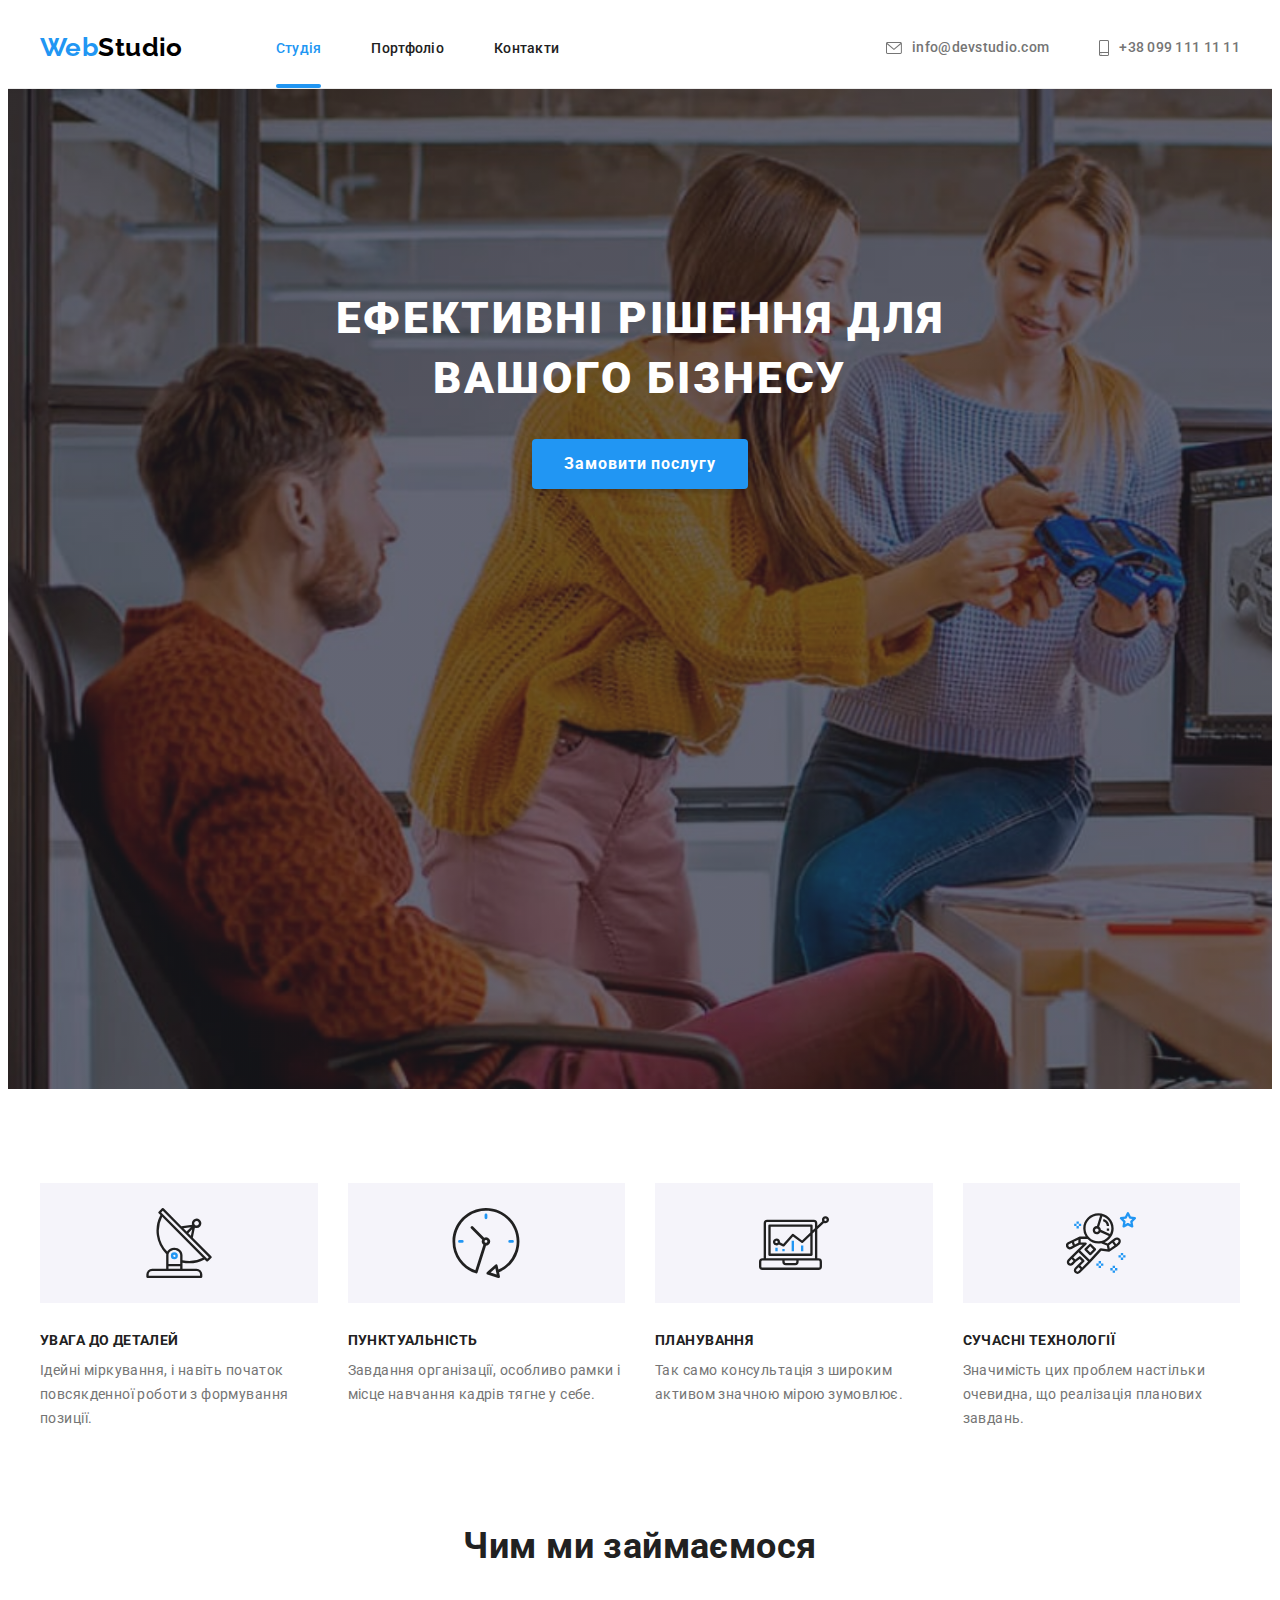
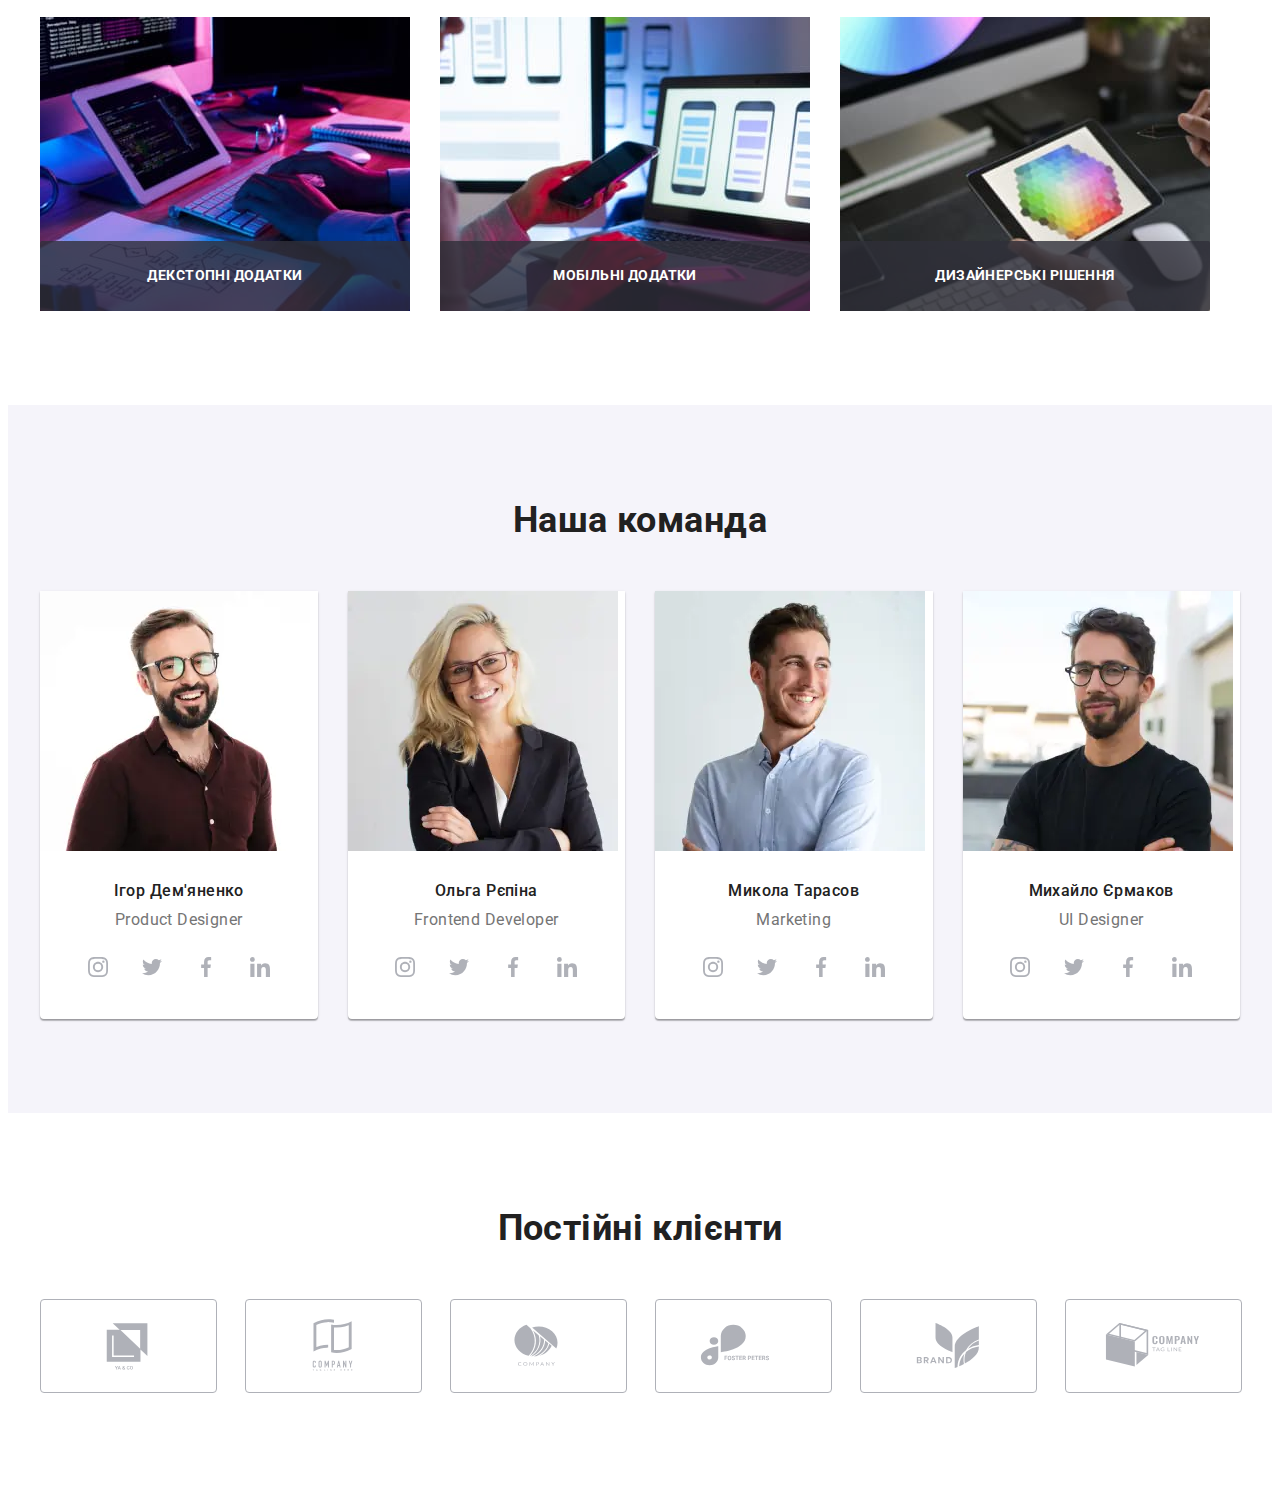
==== commit b043e5e7: "image" ====
--- a/index.html
+++ b/index.html
@@ -27,7 +27,7 @@
       <div class="container header__container">
         <nav class="main-nav">
           <a href="./index.html" class="logo link"><span class="logo__start">Web</span>Studio</a>
-<div>
+
           <ul class="site-nav list">
             <li class="site-nav__item">
               <a href="./index.html" class="site-nav__link site-nav__link_active link current"
@@ -40,11 +40,12 @@
             <li class="site-nav__item"><a href="#" class="site-nav__link link">Контакти</a></li>
           </ul>
         </nav>
-<button class="open-mobile-menu-btn" data-menu-open>
-<svg class="open-mobile-menu-btn__icon" width="40px" height="40px">
-                <use href="./images/sprite.svg#icon-burger"></use>
-              </svg>
-              </button>
+
+        <button class="open-mobile-menu-btn" data-menu-open>
+          <svg class="open-mobile-menu-btn__icon" width="40px" height="40px">
+            <use href="./images/sprite.svg#icon-burger"></use>
+          </svg>
+        </button>
         <ul class="contacts-nav list">
           <li class="contacts-nav__item">
             <a href="mailto:info@devstudio.com" class="contacts-nav__link link">
@@ -63,47 +64,46 @@
             >
           </li>
         </ul>
-        </div>
       </div>
-      <div class="mobile-menu" data-menu      >
+
+      <div class="mobile-menu" data-menu>
         <div class="container mobile-menu__container">
           <button class="mobile-menu__close-btn" data-menu-close>
-<svg class="mobile-menu__close-icon"  width="19px" height="19px">
-  <use href="./images/sprite.svg#icon-mobile-close"></use>
-</svg>
+            <svg class="mobile-menu__close-icon" width="19px" height="19px">
+              <use href="./images/sprite.svg#icon-mobile-close"></use>
+            </svg>
           </button>
           <ul class="mobile-nav list">
             <li class="mobile-nav__item">
-              <a href="./index.html" class="mobile-nav__link  link "
-                >Студія</a>
+              <a href="./index.html" class="mobile-nav__link link current">Студія</a>
             </li>
             <li class="mobile-nav__item">
               <a href="./portfolio.html" class="mobile-nav__link link">Портфоліо</a>
             </li>
-            <li class="mobile-nav__item"><a href="#" class="mobile-nav__link link">Контакти
-                          </a></li>
-          </ul>
-         
-            <ul class="mobile-contacts list">
-              <li class="mobile-contacts__item">
-            <a href="tel:+380991111111" class="mobile-contacts__tel link">
-                            +38 099 111 11 11</a>
-          </li>
-          <li class="mobile-contacts__item">
-              <a href="mailto:info@devstudio.com" class="mobile-contacts__email link">         
-              info@devstudio.com</a>
-          </li>
-          
-          <ul class="mobile-contact-social list">
+            <li class="mobile-nav__item">
+              <a href="#" class="mobile-nav__link link">Контакти </a>
+            </li>
+          </ul>
+
+          <ul class="mobile-contacts list">
+            <li class="mobile-contacts__item">
+              <a href="tel:+380991111111" class="mobile-contacts__tel link"> +38 099 111 11 11</a>
+            </li>
+            <li class="mobile-contacts__item">
+              <a href="mailto:info@devstudio.com" class="mobile-contacts__email link">
+                info@devstudio.com</a
+              >
+            </li>
+          </ul>
+          <ul class="mobile-contacts-social list">
             <li>
-              <a class="mobile-contact-social__link" href="#" target="_blank">Instagram </a>
-                  </li>
-            <li><a class="mobile-contact-social__link" href="#" target="_blank">Twitter </a></li>
-            <li><a class="mobile-contact-social__link" href="#" target="_blank">Facebook </a></li>
-            <li><a class="mobile-contact-social__link" href="#" target="_blank">LinkedIn </a></li>
-          </ul>
-        </ul>
-                </div>
+              <a class="mobile-contacts-social__link" href="#" target="_blank">Instagram </a>
+            </li>
+            <li><a class="mobile-contacts-social__link" href="#" target="_blank">Twitter </a></li>
+            <li><a class="mobile-contacts-social__link" href="#" target="_blank">Facebook </a></li>
+            <li><a class="mobile-contacts-social__link" href="#" target="_blank">LinkedIn </a></li>
+          </ul>
+        </div>
       </div>
     </header>
 
@@ -171,7 +171,7 @@
         </div>
       </section>
       <!-- чим ми займаємося -->
-      <!-- <section class="section work">
+      <section class="section work">
         <div class="container">
           <h2 class="section-title">Чим ми займаємося</h2>
           <ul class="work__list list">
@@ -189,14 +189,48 @@
             </li>
           </ul>
         </div>
-      </section> -->
+      </section>
       <!-- team  -->
-      <!-- <section class="section team">
+      <section class="section team">
         <div class="container">
           <h2 class="section-title">Наша команда</h2>
           <ul class="list team__list">
             <li class="team__card">
-              <img src="./images/demyanenko.jpg" width="270" alt="foto Ігор Дем'яненко " />
+              <picture>
+                <source
+                  srcset="
+                    ./images/demyanenko-desktop.webp    1x,
+                    ./images/demyanenko-desktop@2x.webp 2x
+                  "
+                  media="(min-width: 1200px)"
+                  type="image/webp"
+                />
+                <source
+                  srcset="./images/demyanenko.jpg 1x, ./images/demyanenko-desktop@2x.jpg 2x"
+                  media="(min-width: 1200px)"
+                />
+
+                <source
+                  srcset="./images/demyanenko-tablet.webp 1x, ./images/demyanenko-tablet@2x.webp 2x"
+                  media="(min-width: 768px)"
+                  type="image/webp"
+                />
+                <source
+                  srcset="./images/demyanenko-tablet.jpg 1x, ./images/demyanenko-tablet@2x.jpg 2x"
+                  media="(min-width: 768px)"
+                />
+
+                <source
+                  srcset="./images/demyanenko-mobile.jpg 1x, ./images/demyanenko-mobile@2x.jpg 2x"
+                  media="(max-width: 767px)"
+                />
+                <source
+                  srcset="./images/demyanenko-mobile.webp 1x, ./images/demyanenko-mobile@2x.webp 2x"
+                  media="(max-width: 767px)"
+                  type="image/webp"
+                />
+                <img src="#" alt="foto Ігор Дем'яненко " />
+              </picture>
               <div class="team__name">
                 <h3 class="team__title">Ігор Дем'яненко</h3>
                 <p lang="en" class="team__text">Product Designer</p>
@@ -233,7 +267,39 @@
               </div>
             </li>
             <li class="team__card">
-              <img src="./images/repina.jpg" width="270" alt="фото Ольга Рєпіна" />
+              <picture>
+                <source
+                  srcset="./images/repina-desktop.webp 1x, ./images/repina-desktop@2x.webp 2x"
+                  media="(min-width: 1200px)"
+                  type="image/webp"
+                />
+                <source
+                  srcset="./images/repina.jpg 1x, ./images/repina-desktop@2x.jpg 2x"
+                  media="(min-width: 1200px)"
+                />
+
+                <source
+                  srcset="./images/repina-tablet.webp 1x, ./images/repina-tablet@2x.webp 2x"
+                  media="(min-width: 768px)"
+                  type="image/webp"
+                />
+                <source
+                  srcset="./images/repina-tablet.jpg 1x, ./images/repina-tablet@2x.jpg 2x"
+                  media="(min-width: 768px)"
+                />
+
+                <source
+                  srcset="./images/repina-mobile.jpg 1x, ./images/repina-mobile@2x.jpg 2x"
+                  media="(max-width: 767px)"
+                />
+                <source
+                  srcset="./images/repina-mobile.webp 1x, ./images/repina-mobile@2x.webp 2x"
+                  media="(max-width: 767px)"
+                  type="image/webp"
+                />
+                <img src="#" alt="фото Ольга Рєпіна" />
+              </picture>
+
               <div class="team__name">
                 <h3 class="team__title">Ольга Рєпіна</h3>
                 <p lang="en" class="team__text">Frontend Developer</p>
@@ -270,7 +336,39 @@
               </div>
             </li>
             <li class="team__card">
-              <img src="./images/tarasov.jpg" width="270" alt="фото Микола Тарасов" />
+              <picture>
+                <source
+                  srcset="./images/tarasov-desktop.webp 1x, ./images/tarasov-desktop@2x.webp 2x"
+                  media="(min-width: 1200px)"
+                  type="image/webp"
+                />
+                <source
+                  srcset="./images/tarasov.jpg 1x, ./images/tarasov-desktop@2x.jpg 2x"
+                  media="(min-width: 1200px)"
+                />
+
+                <source
+                  srcset="./images/tarasov-tablet.webp 1x, ./images/tarasov-tablet@2x.webp 2x"
+                  media="(min-width: 768px)"
+                  type="image/webp"
+                />
+                <source
+                  srcset="./images/tarasov-tablet.jpg 1x, ./images/tarasov-tablet@2x.jpg 2x"
+                  media="(min-width: 768px)"
+                />
+
+                <source
+                  srcset="./images/tarasov-mobile.jpg 1x, ./images/tarasov-mobile@2x.jpg 2x"
+                  media="(max-width: 767px)"
+                />
+                <source
+                  srcset="./images/tarasov-mobile.webp 1x, ./images/tarasov-mobile@2x.webp 2x"
+                  media="(max-width: 767px)"
+                  type="image/webp"
+                />
+                <img src="#" alt="фото Микола Тарасов" />
+              </picture>
+
               <div class="team__name">
                 <h3 class="team__title">Микола Тарасов</h3>
                 <p lang="en" class="team__text">Marketing</p>
@@ -307,7 +405,39 @@
               </div>
             </li>
             <li class="team__card">
-              <img src="./images/ermakov.jpg" width="270" alt="фото Михайло Єрмаков" />
+              <picture>
+                <source
+                  srcset="./images/ermakov-desktop.webp 1x, ./images/ermakov-desktop@2x.webp 2x"
+                  media="(min-width: 1200px)"
+                  type="image/webp"
+                />
+                <source
+                  srcset="./images/ermakov.jpg 1x, ./images/ermakov-desktop@2x.jpg 2x"
+                  media="(min-width: 1200px)"
+                />
+
+                <source
+                  srcset="./images/ermakov-tablet.webp 1x, ./images/ermakov-tablet@2x.webp 2x"
+                  media="(min-width: 768px)"
+                  type="image/webp"
+                />
+                <source
+                  srcset="./images/ermakov-tablet.jpg 1x, ./images/ermakov-tablet@2x.jpg 2x"
+                  media="(min-width: 768px)"
+                />
+
+                <source
+                  srcset="./images/ermakov-mobile.jpg 1x, ./images/ermakov-mobile@2x.jpg 2x"
+                  media="(max-width: 767px)"
+                />
+                <source
+                  srcset="./images/ermakov-mobile.webp 1x, ./images/ermakov-mobile@2x.webp 2x"
+                  media="(max-width: 767px)"
+                  type="image/webp"
+                />
+                <img src="#" alt="фото Михайло Єрмаков" />
+              </picture>
+
               <div class="team__name">
                 <h3 class="team__title">Михайло Єрмаков</h3>
                 <p lang="en" class="team__text">UI Designer</p>
@@ -345,9 +475,9 @@
             </li>
           </ul>
         </div>
-      </section> -->
+      </section>
       <!-- clients -->
-      <!-- <section class="clients section">
+      <section class="clients section">
         <div class="container">
           <h2 class="section-title">Постійні клієнти</h2>
           <ul class="clients__list list">
@@ -416,7 +546,7 @@
           </ul>
         </div>
       </section>
-    </main> -->
+    </main>
     <!-- footer -->
     <!-- <footer class="footer">
       <div class="container footer__container">
--- a/css/main.min.css
+++ b/css/main.min.css
@@ -1 +1 @@
-:root{--primery-text-color: #757575;--secondary-text-color: #000000;--title-text-color: #212121;--accent-color: #2196f3;--primery-bg-color: #ffffff;--secondary-bg-color: #f5f4fa;--hyro-bg-color: #2f303a;--futer-address-color: rgba(255, 255, 255, 0.6);--container-bg-color: #eeeeee;--line-header-color: #ececec;--buton-active-color: #188ce8;--icon-color: #afb1b8}.futer-social__link,.work__overlay{display:-webkit-box;display:-ms-flexbox;display:flex;-webkit-box-align:center;-ms-flex-align:center;align-items:center;-webkit-box-pack:center;-ms-flex-pack:center;justify-content:center}h1,h2,h3,h4,p{margin-top:0;margin-bottom:0}ul,ol{margin-top:0;margin-bottom:0;padding-left:0}button{cursor:pointer;display:block;margin:0 auto;border:none;border-radius:4px}img{display:block;max-width:100%;height:auto}a{text-decoration:none}body{background-color:var(--primery-bg-color);color:var(--primery-text-color);font-family:Roboto,"open sans",sans-serif;font-size:14px;letter-spacing:.03em}.link{text-decoration:none}.list{list-style:none}.visually-hidden{position:absolute;white-space:nowrap;width:1px;height:1px;overflow:hidden;border:0;padding:0;clip:rect(0 0 0 0);-webkit-clip-path:inset(50%);clip-path:inset(50%);margin:-1px}.container{padding:0 15px}@media screen and (min-width: 480px){.container{width:480px;margin:0 auto}}@media screen and (min-width: 768px){.container{width:768px}}@media screen and (min-width: 1200px){.container{width:1200px}}.open-mobile-menu-btn{border:none;background-color:rgba(0,0,0,0);padding:0;line-height:0;margin:0}@media screen and (min-width: 768px){.open-mobile-menu-btn{display:none}}.header{border-bottom:1px solid #ececec}.header__container{display:-webkit-box;display:-ms-flexbox;display:flex;-webkit-box-align:center;-ms-flex-align:center;align-items:center}@media screen and (max-width: 768px){.header__container{-webkit-box-pack:justify;-ms-flex-pack:justify;justify-content:space-between}}.main-nav{display:-webkit-box;display:-ms-flexbox;display:flex;-webkit-box-align:center;-ms-flex-align:center;align-items:center}.logo{color:var(--secondary-text-color);font-family:"Raleway",sans-serif;font-weight:700;font-size:26px;line-height:1.2}.logo__start{color:var(--accent-color)}.site-nav{display:-webkit-box;display:-ms-flexbox;display:flex;margin-left:93px}@media screen and (max-width: 768px){.site-nav{display:none}}.site-nav__item{position:relative}.site-nav__item+.site-nav__item{margin-left:50px}.site-nav__link{padding-top:32px;padding-bottom:32px;color:var(--title-text-color);font-weight:500;line-height:1.14;letter-spacing:.02em;-webkit-transition:color 250ms cubic-bezier(0.4, 0, 0.2, 1);transition:color 250ms cubic-bezier(0.4, 0, 0.2, 1)}.site-nav__link:hover,.site-nav__link:focus{color:var(--accent-color)}.site-nav__link_active::after{position:absolute;display:block;content:"";width:100%;height:4px;background-color:var(--accent-color);margin-top:28px;border-radius:2px}.current{color:var(--accent-color)}@media screen and (max-width: 768px){.contacts-nav{display:none}}@media screen and (max-width: 1200px){.contacts-nav{padding-top:21px;padding-bottom:21px;margin-left:auto}.contacts-nav__item+.contacts-nav__item{margin-top:10px}.contacts-nav__link{font-weight:500;font-size:12px;line-height:1.17}}@media screen and (min-width: 1200px){.contacts-nav{margin-left:auto;display:-webkit-box;display:-ms-flexbox;display:flex;-webkit-box-align:center;-ms-flex-align:center;align-items:center}}.contacts-nav__link{display:-webkit-box;display:-ms-flexbox;display:flex;-webkit-box-align:center;-ms-flex-align:center;align-items:center;color:var(--primery-text-color);font-weight:500;line-height:1.14;letter-spacing:.02em;-webkit-transition:color 250ms cubic-bezier(0.4, 0, 0.2, 1);transition:color 250ms cubic-bezier(0.4, 0, 0.2, 1)}@media screen and (min-width: 1200px){.contacts-nav__link{padding-top:32px;padding-bottom:32px}}.contacts-nav__link:hover,.contacts-nav__link:focus{color:var(--accent-color)}.contacts-nav__icon{margin-right:10px;fill:currentColor}@media screen and (min-width: 1200px){.contacts-nav__item+.contacts-nav__item{margin-left:50px}}.hero{background-color:var(--hyro-bg-color);text-align:center;padding-top:118px;padding-bottom:198px}.hero__overlay{max-width:480px;height:400px;margin:0 auto;background-image:-webkit-gradient(linear, left top, left bottom, from(rgba(47, 48, 58, 0.4)), to(rgba(47, 48, 58, 0.4))),url(../images/hero-mobile-fon.jpg);background-image:linear-gradient(rgba(47, 48, 58, 0.4), rgba(47, 48, 58, 0.4)),url(../images/hero-mobile-fon.jpg);background-repeat:no-repeat;background-size:cover}.hero__title{color:var(--primery-bg-color);width:360px;font-weight:900;font-size:26px;line-height:1.62;letter-spacing:.06em;text-transform:uppercase;text-align:center;margin:0 auto;margin-bottom:30px}@media screen and (min-width: 786px){.hero__overlay{max-width:768px;height:400px;background-image:-webkit-gradient(linear, left top, left bottom, from(rgba(47, 48, 58, 0.4)), to(rgba(47, 48, 58, 0.4))),url(../images/hero-tablet-fon.jpg);background-image:linear-gradient(rgba(47, 48, 58, 0.4), rgba(47, 48, 58, 0.4)),url(../images/hero-tablet-fon.jpg)}}@media screen and (min-width: 1200px){.hero{background-color:var(--hyro-bg-color);text-align:center;padding:200px 0}.hero__overlay{max-width:1600px;height:600px;background-image:-webkit-gradient(linear, left top, left bottom, from(rgba(47, 48, 58, 0.4)), to(rgba(47, 48, 58, 0.4))),url(../images/hero-fon.jpg);background-image:linear-gradient(rgba(47, 48, 58, 0.4), rgba(47, 48, 58, 0.4)),url(../images/hero-fon.jpg)}.hero__title{color:var(--primery-bg-color);width:696px;font-weight:900;font-size:44px;line-height:1.36;letter-spacing:.06em}}.button{color:var(--primery-bg-color);background-color:var(--accent-color);min-width:216px;font-family:inherit;font-weight:700;font-size:16px;line-height:1.87;letter-spacing:.06em;-webkit-box-shadow:0px 4px 4px rgba(0,0,0,.15);box-shadow:0px 4px 4px rgba(0,0,0,.15);padding:10px 32px;-webkit-transition:background-color 250ms cubic-bezier(0.4, 0, 0.2, 1);transition:background-color 250ms cubic-bezier(0.4, 0, 0.2, 1)}.button:hover,.button:focus{background-color:var(--buton-active-color)}.section{padding-top:94px;padding-bottom:94px}.section-title{color:var(--title-text-color);font-weight:700;font-size:36px;line-height:1.17;text-align:center;margin-bottom:50px}.features__thumb{display:-webkit-box;display:-ms-flexbox;display:flex;-webkit-box-align:center;-ms-flex-align:center;align-items:center;-webkit-box-pack:center;-ms-flex-pack:center;justify-content:center;height:120px;background:var(--secondary-bg-color);margin-bottom:30px}.features__icon{width:70px;height:70px}.features__text{font-weight:400;line-height:1.71}.features__title{color:var(--title-text-color);font-weight:700;font-size:14px;line-height:1.14;text-transform:uppercase;margin-bottom:10px}@media screen and (max-width: 768px){.features__item{margin-bottom:30px}.features__title{text-align:center}}@media screen and (min-width: 1200px){.features__thumb{height:120px}.features__list{display:-webkit-box;display:-ms-flexbox;display:flex}.features__item{width:calc((100% - 90px)/4)}.features__item+.features__item{margin-left:30px}.features__title{color:var(--title-text-color);font-weight:700;font-size:14px;line-height:1.14;text-transform:uppercase;margin-bottom:10px}}.work{padding-top:0%}.work__list{display:-webkit-box;display:-ms-flexbox;display:flex}.work__overlay{position:absolute;width:100%;height:70px;font-weight:700;line-height:1.14;border-radius:2px;text-transform:uppercase;color:var(--primery-bg-color);background-color:rgba(47,48,58,.8)}.work__item{position:relative;display:-webkit-box;display:-ms-flexbox;display:flex;-webkit-box-align:end;-ms-flex-align:end;align-items:flex-end;-webkit-box-pack:center;-ms-flex-pack:center;justify-content:center}.work__item+.work__item{margin-left:30px}.team__name{padding-top:30px;padding-bottom:30px}.team{background-color:var(--secondary-bg-color)}.team__list{display:-webkit-box;display:-ms-flexbox;display:flex}.team__card{background-color:var(--primery-bg-color);width:calc((100% - 90px)/4);text-align:center;-webkit-box-shadow:0px 1px 3px rgba(0,0,0,.12),0px 1px 1px rgba(0,0,0,.14),0px 2px 1px rgba(0,0,0,.2);box-shadow:0px 1px 3px rgba(0,0,0,.12),0px 1px 1px rgba(0,0,0,.14),0px 2px 1px rgba(0,0,0,.2);border-radius:0px 0px 4px 4px}.team__card+.team__card{margin-left:30px}.team__title{margin-bottom:10px;color:var(--title-text-color);font-weight:500;font-size:16px;line-height:1.2}.team__text{color:var(--primery-text-color);font-weight:400;font-size:16px;line-height:1.2;margin-bottom:16px}.social{display:-webkit-box;display:-ms-flexbox;display:flex;-webkit-box-align:center;-ms-flex-align:center;align-items:center;-webkit-box-pack:center;-ms-flex-pack:center;justify-content:center;gap:10px}.social__link{display:-webkit-box;display:-ms-flexbox;display:flex;-webkit-box-align:center;-ms-flex-align:center;align-items:center;-webkit-box-pack:center;-ms-flex-pack:center;justify-content:center;width:44px;height:44px;border-radius:50%;color:var(--icon-color);-webkit-transition:background-color 250ms cubic-bezier(0.4, 0, 0.2, 1),color 250ms cubic-bezier(0.4, 0, 0.2, 1);transition:background-color 250ms cubic-bezier(0.4, 0, 0.2, 1),color 250ms cubic-bezier(0.4, 0, 0.2, 1)}.social__link:hover,.social__link:focus{background-color:var(--buton-active-color);color:var(--primery-bg-color)}.social__icon{fill:currentColor}.clients__list{display:-webkit-box;display:-ms-flexbox;display:flex}.clients__item{width:calc((100% - 150px)/6);height:92px}.clients__item+.clients__item{margin-left:30px}.clients__link{display:-webkit-box;display:-ms-flexbox;display:flex;-webkit-box-align:center;-ms-flex-align:center;align-items:center;-webkit-box-pack:center;-ms-flex-pack:center;justify-content:center;width:100%;height:100%;color:var(--icon-color);border:1px solid currentColor;border-radius:4px;-webkit-transition:color 250ms cubic-bezier(0.4, 0, 0.2, 1);transition:color 250ms cubic-bezier(0.4, 0, 0.2, 1)}.clients__link:hover,.clients__link:focus{color:var(--accent-color)}.clients__icon{fill:currentColor}.footer__container{display:-webkit-box;display:-ms-flexbox;display:flex;-webkit-box-align:baseline;-ms-flex-align:baseline;align-items:baseline}.footer{background-color:var(--hyro-bg-color);padding-top:60px;padding-bottom:60px}.footer__logo{display:block;margin-bottom:20px}.logo__end_color_white{color:var(--primery-bg-color)}.futer-social__text{color:var(--primery-bg-color);font-weight:700;font-size:14px;line-height:1.14;margin-bottom:20px;text-transform:uppercase}.futer-social__list{display:-webkit-box;display:-ms-flexbox;display:flex;gap:10px}.futer-social__link{width:44px;height:44px;border-radius:50%;background-color:rgba(255,255,255,.1);color:var(--primery-bg-color);-webkit-transition:background-color 250ms cubic-bezier(0.4, 0, 0.2, 1);transition:background-color 250ms cubic-bezier(0.4, 0, 0.2, 1)}.futer-social__link:hover,.futer-social__link:focus{background-color:var(--buton-active-color)}.futer-social__icon{fill:currentColor}.futer-social{margin-left:70px}.futer-subscription{margin-left:auto}.futer-subscription__text{font-weight:700;line-height:1.14;text-transform:uppercase;color:var(--primery-bg-color);margin-bottom:20px}.futer-subscription__field{display:-webkit-box;display:-ms-flexbox;display:flex;gap:12px}.futer-subscription__email{width:358px;height:50px;padding:15px 16px;border:1px solid rgba(255,255,255,.3);-webkit-filter:drop-shadow(0px 4px 4px rgba(0, 0, 0, 0.15));filter:drop-shadow(0px 4px 4px rgba(0, 0, 0, 0.15));border-radius:4px;background-color:var(--hyro-bg-color);color:rgba(255,255,255,.6)}.futer-subscription__button{position:relative;padding:10px 62px 10px 18px}.futer-subscription__icon{position:absolute;top:13px;right:28px}.footer-address__item+.address__item{margin-top:9px}.footer-address__link{color:rgba(255,255,255,.6);font-style:normal;font-weight:400;font-size:14px;line-height:1.71;-webkit-transition:color 250ms cubic-bezier(0.4, 0, 0.2, 1);transition:color 250ms cubic-bezier(0.4, 0, 0.2, 1)}.footer-address__link:hover,.footer-address__link:focus{color:var(--accent-color)}.footer-address__text{color:var(--primery-bg-color)}.portfolio{padding-top:94px;padding-bottom:94px}.filters{display:-webkit-box;display:-ms-flexbox;display:flex;-webkit-box-pack:center;-ms-flex-pack:center;justify-content:center;margin-bottom:50px}.filters__item+.filters__item{margin-left:8px}.filters__button{padding:6px 22px;color:var(--title-text-color);font-family:inherit;font-weight:500;font-size:16px;line-height:1.62;letter-spacing:.03em;background-color:var(--secondary-bg-color);-webkit-transition:color 250ms cubic-bezier(0.4, 0, 0.2, 1),background-color 250ms cubic-bezier(0.4, 0, 0.2, 1),-webkit-box-shadow 250ms cubic-bezier(0.4, 0, 0.2, 1);transition:color 250ms cubic-bezier(0.4, 0, 0.2, 1),background-color 250ms cubic-bezier(0.4, 0, 0.2, 1),-webkit-box-shadow 250ms cubic-bezier(0.4, 0, 0.2, 1);transition:color 250ms cubic-bezier(0.4, 0, 0.2, 1),background-color 250ms cubic-bezier(0.4, 0, 0.2, 1),box-shadow 250ms cubic-bezier(0.4, 0, 0.2, 1);transition:color 250ms cubic-bezier(0.4, 0, 0.2, 1),background-color 250ms cubic-bezier(0.4, 0, 0.2, 1),box-shadow 250ms cubic-bezier(0.4, 0, 0.2, 1),-webkit-box-shadow 250ms cubic-bezier(0.4, 0, 0.2, 1)}.filters__button:hover,.filters__button:focus{background-color:var(--accent-color);color:var(--primery-bg-color);-webkit-box-shadow:0px 3px 1px rgba(0,0,0,.1),0px 1px 2px rgba(0,0,0,.08),0px 2px 2px rgba(0,0,0,.12);box-shadow:0px 3px 1px rgba(0,0,0,.1),0px 1px 2px rgba(0,0,0,.08),0px 2px 2px rgba(0,0,0,.12)}.project__thumb{position:relative;overflow:hidden}.project__action{top:0%;left:0%;position:absolute;opacity:0;-webkit-transform:translate(0, 100%);transform:translate(0, 100%);-webkit-transition:opacity 250ms cubic-bezier(0.4, 0, 0.2, 1),-webkit-transform 250ms cubic-bezier(0.4, 0, 0.2, 1);transition:opacity 250ms cubic-bezier(0.4, 0, 0.2, 1),-webkit-transform 250ms cubic-bezier(0.4, 0, 0.2, 1);transition:opacity 250ms cubic-bezier(0.4, 0, 0.2, 1),transform 250ms cubic-bezier(0.4, 0, 0.2, 1);transition:opacity 250ms cubic-bezier(0.4, 0, 0.2, 1),transform 250ms cubic-bezier(0.4, 0, 0.2, 1),-webkit-transform 250ms cubic-bezier(0.4, 0, 0.2, 1);width:100%;height:100%;background-color:rgba(33,150,243,.9);border:1px solid #000;padding:63px 24px;font-style:normal;font-weight:400;font-size:18px;line-height:1.56;color:var(--primery-bg-color);-webkit-box-shadow:0px 4px 4px rgba(0,0,0,.25);box-shadow:0px 4px 4px rgba(0,0,0,.25)}.project__link:hover .project__action,.project__link:focus .project__action{opacity:1;-webkit-transform:translateY(0%);transform:translateY(0%)}.project__link{display:block}.project__link:hover,.project__link:focus{-webkit-box-shadow:0px 3px 1px rgba(0,0,0,.1),0px 1px 2px rgba(0,0,0,.08),0px 2px 2px rgba(0,0,0,.12);box-shadow:0px 3px 1px rgba(0,0,0,.1),0px 1px 2px rgba(0,0,0,.08),0px 2px 2px rgba(0,0,0,.12)}.project{display:-webkit-box;display:-ms-flexbox;display:flex;-ms-flex-wrap:wrap;flex-wrap:wrap}.project__name{padding:20px 24px;border:1px solid #eee;border-top:none}.project__title{margin-bottom:4px}.project__item{width:calc((100% - 60px)/3);margin-right:30px;margin-bottom:30px}.project__item:nth-child(3n){margin-right:0}.project__item:nth-last-child(-n+3){margin-bottom:0}.project__title{color:var(--title-text-color);font-weight:700;font-size:18px;line-height:2;letter-spacing:.06em}.project__text{color:var(--primery-text-color);font-weight:400;font-size:16px;line-height:1.88}.blackdrop{position:fixed;top:0;left:0;width:100%;height:100%;background-color:rgba(0,0,0,.2);opacity:1;-webkit-transition:visibility 250ms cubic-bezier(0.4, 0, 0.2, 1),opacity 250ms cubic-bezier(0.4, 0, 0.2, 1);transition:visibility 250ms cubic-bezier(0.4, 0, 0.2, 1),opacity 250ms cubic-bezier(0.4, 0, 0.2, 1)}.is-hidden{visibility:hidden;opacity:0;pointer-events:none}.blackdrop.is-hidden .modal{-webkit-transform:scale(0.9) translate(-50%, -50%);transform:scale(0.9) translate(-50%, -50%)}.modal{position:absolute;top:50%;left:50%;-webkit-transform:translate(-50%, -50%) scale(1);transform:translate(-50%, -50%) scale(1);-webkit-transition:-webkit-transform 250ms cubic-bezier(0.4, 0, 0.2, 1);transition:-webkit-transform 250ms cubic-bezier(0.4, 0, 0.2, 1);transition:transform 250ms cubic-bezier(0.4, 0, 0.2, 1);transition:transform 250ms cubic-bezier(0.4, 0, 0.2, 1), -webkit-transform 250ms cubic-bezier(0.4, 0, 0.2, 1);width:528px;height:581px;background-color:#fff;-webkit-box-shadow:0px 1px 3px rgba(0,0,0,.12),0px 1px 1px rgba(0,0,0,.14),0px 2px 1px rgba(0,0,0,.2);box-shadow:0px 1px 3px rgba(0,0,0,.12),0px 1px 1px rgba(0,0,0,.14),0px 2px 1px rgba(0,0,0,.2);border-radius:4px}.button-close{position:absolute;top:8px;right:8px;width:30px;height:30px;border-radius:50%;background-color:var(--primery-bg-color);padding:0;display:-webkit-box;display:-ms-flexbox;display:flex;-webkit-box-align:start;-ms-flex-align:start;align-items:flex-start;-webkit-box-pack:end;-ms-flex-pack:end;justify-content:flex-end}.button-close__icon{-webkit-transition:fill 250ms cubic-bezier(0.4, 0, 0.2, 1);transition:fill 250ms cubic-bezier(0.4, 0, 0.2, 1)}.button-close__icon:hover,.button-close__icon:focus{fill:var(--accent-color)}.form{min-width:528px;min-height:581px;padding:40px}.form__title{margin-bottom:10px;text-align:center;font-weight:700;font-size:20px;line-height:1.15;color:var(--title-text-color);margin-bottom:12px}.form__field{display:-webkit-box;display:-ms-flexbox;display:flex;-webkit-box-orient:vertical;-webkit-box-direction:normal;-ms-flex-direction:column;flex-direction:column;margin-bottom:10px}.form__label{margin-bottom:4px;font-weight:400;font-size:12px;line-height:1.17;letter-spacing:.01em;color:var(--primery-text-color)}.form__input{margin:0;padding:10px 42px;border:1px solid rgba(33,33,33,.2);border-radius:4px;width:100%;-webkit-transition:border-color 250ms cubic-bezier(0.4, 0, 0.2, 1);transition:border-color 250ms cubic-bezier(0.4, 0, 0.2, 1)}.form__input:focus{border-color:var(--accent-color);outline:none}.form__input-wrap{position:relative}.form__icon{position:absolute;top:50%;left:15px;-webkit-transform:translateY(-50%);transform:translateY(-50%);-webkit-transition:fill 250ms cubic-bezier(0.4, 0, 0.2, 1);transition:fill 250ms cubic-bezier(0.4, 0, 0.2, 1);width:18px;height:18px}.form__input:focus+.form__icon{fill:var(--accent-color)}.form__comment-text{resize:none;width:448px;height:120px;padding:12px 16px;font-weight:400;font-size:12px;line-height:1.17;letter-spacing:.01em;border:1px solid rgba(33,33,33,.2);border-radius:4px;color:var(--title-text-color);-webkit-transition:border-color 250ms cubic-bezier(0.4, 0, 0.2, 1);transition:border-color 250ms cubic-bezier(0.4, 0, 0.2, 1)}.form__comment-text::-webkit-input-placeholder{color:rgba(117,117,117,.5)}.form__comment-text::-moz-placeholder{color:rgba(117,117,117,.5)}.form__comment-text:-ms-input-placeholder{color:rgba(117,117,117,.5)}.form__comment-text::-ms-input-placeholder{color:rgba(117,117,117,.5)}.form__comment-text::placeholder{color:rgba(117,117,117,.5)}.form__comment-text:focus{border-color:var(--accent-color);outline:none}.form__comment{margin-bottom:20px}.checkbox__label{display:-webkit-box;display:-ms-flexbox;display:flex;-webkit-box-align:center;-ms-flex-align:center;align-items:center;-webkit-box-pack:center;-ms-flex-pack:center;justify-content:center;margin-bottom:30px}.checkbox__icon{display:inline-block;width:16px;height:15px;border:2px solid var(--title-text-color);border-radius:3px;margin-right:7px;-webkit-transition:background-color 250ms cubic-bezier(0.4, 0, 0.2, 1),border-color 250ms cubic-bezier(0.4, 0, 0.2, 1);transition:background-color 250ms cubic-bezier(0.4, 0, 0.2, 1),border-color 250ms cubic-bezier(0.4, 0, 0.2, 1)}.checkbox__input:focus+.checkbox__icon{border-color:var(--accent-color)}.checkbox__input:checked+.checkbox__icon{border-color:var(--accent-color);background-color:var(--accent-color);background-image:url(../images/check.svg);background-size:contain;background-origin:border-box}.checkbox__text{font-weight:400;font-size:14px;line-height:1.71;color:var(--primery-text-color);text-shadow:0px 4px 4px rgba(0,0,0,.25)}.checkbox__link{text-decoration:underline;color:var(--accent-color)}.mobile-menu{position:fixed;top:0;left:0;z-index:100;width:100%;height:100vh;background-color:#fff;opacity:0;visibility:hidden;pointer-events:none;-webkit-box-shadow:0px 4px 8px rgba(0,0,0,.04),0px 2px 4px rgba(0,0,0,.08),0px 1px 3px rgba(0,0,0,.16);box-shadow:0px 4px 8px rgba(0,0,0,.04),0px 2px 4px rgba(0,0,0,.08),0px 1px 3px rgba(0,0,0,.16);-webkit-transition:visibility 250ms cubic-bezier(0.4, 0, 0.2, 1),opacity 250ms cubic-bezier(0.4, 0, 0.2, 1);transition:visibility 250ms cubic-bezier(0.4, 0, 0.2, 1),opacity 250ms cubic-bezier(0.4, 0, 0.2, 1)}.mobile-menu.is-open{opacity:1;visibility:visible;pointer-events:auto}.mobile-menu__container{position:relative;padding-top:48px}.mobile-menu__close-btn{position:absolute;top:21px;right:25px;border:none;background-color:rgba(0,0,0,0);padding:0;line-height:0;margin:0}.mobile-nav__item+.mobile-nav__item{margin-top:32px}.mobile-nav__link{color:var(--title-text-color);font-weight:500;font-size:40px;line-height:1.18;letter-spacing:.02em;-webkit-transition:color 250ms cubic-bezier(0.4, 0, 0.2, 1);transition:color 250ms cubic-bezier(0.4, 0, 0.2, 1)}.mobile-nav__link:hover,.mobile-nav__link:focus{color:var(--accent-color)}.mobile-contacts__item+.mobile-contacts__item{margin-top:32px}.mobile-contacts__tel{font-weight:500;font-size:34px;line-height:1.18;letter-spacing:.02em;color:#2196f3}.mobile-contacts__email{font-weight:500;font-size:24px;line-height:1.17;letter-spacing:.02em;color:#757575}.mobile-contact-social{display:-webkit-box;display:-ms-flexbox;display:flex;-webkit-box-align:center;-ms-flex-align:center;align-items:center;gap:20px;margin-top:64px}.mobile-contact-social__link{font-weight:500;font-size:18px;line-height:1.22px;letter-spacing:.02em;color:#2196f3}.mobile-contacts{margin-top:auto}/*# sourceMappingURL=main.min.css.map */+:root{--primery-text-color: #757575;--secondary-text-color: #000000;--title-text-color: #212121;--accent-color: #2196f3;--primery-bg-color: #ffffff;--secondary-bg-color: #f5f4fa;--hyro-bg-color: #2f303a;--futer-address-color: rgba(255, 255, 255, 0.6);--container-bg-color: #eeeeee;--line-header-color: #ececec;--buton-active-color: #188ce8;--icon-color: #afb1b8}.futer-social__link,.work__overlay{display:-webkit-box;display:-ms-flexbox;display:flex;-webkit-box-align:center;-ms-flex-align:center;align-items:center;-webkit-box-pack:center;-ms-flex-pack:center;justify-content:center}h1,h2,h3,h4,p{margin-top:0;margin-bottom:0}ul,ol{margin-top:0;margin-bottom:0;padding-left:0}button{cursor:pointer;display:block;margin:0 auto;border:none;border-radius:4px}img{display:block;max-width:100%;height:auto}a{text-decoration:none}body{background-color:var(--primery-bg-color);color:var(--primery-text-color);font-family:Roboto,"open sans",sans-serif;font-size:14px;letter-spacing:.03em}.link{text-decoration:none}.list{list-style:none}.visually-hidden{position:absolute;white-space:nowrap;width:1px;height:1px;overflow:hidden;border:0;padding:0;clip:rect(0 0 0 0);-webkit-clip-path:inset(50%);clip-path:inset(50%);margin:-1px}.container{padding:0 15px}@media screen and (min-width: 480px){.container{width:480px;margin:0 auto}}@media screen and (min-width: 768px){.container{width:768px}}@media screen and (min-width: 1200px){.container{width:1200px}}.open-mobile-menu-btn{border:none;background-color:rgba(0,0,0,0);padding:0;line-height:0;margin:0}@media screen and (min-width: 768px){.open-mobile-menu-btn{display:none}}.header{border-bottom:1px solid #ececec}.header__container{display:-webkit-box;display:-ms-flexbox;display:flex;-webkit-box-align:center;-ms-flex-align:center;align-items:center}@media screen and (max-width: 767px){.header__container{-webkit-box-pack:justify;-ms-flex-pack:justify;justify-content:space-between}}.main-nav{display:-webkit-box;display:-ms-flexbox;display:flex;-webkit-box-align:center;-ms-flex-align:center;align-items:center}.logo{color:var(--secondary-text-color);font-family:"Raleway",sans-serif;font-weight:700;font-size:26px;line-height:1.2}.logo__start{color:var(--accent-color)}.site-nav{display:-webkit-box;display:-ms-flexbox;display:flex;margin-left:93px}@media screen and (max-width: 767px){.site-nav{display:none}}.site-nav__item{position:relative}.site-nav__item+.site-nav__item{margin-left:50px}.site-nav__link{padding-top:32px;padding-bottom:32px;color:var(--title-text-color);font-weight:500;line-height:1.14;letter-spacing:.02em;-webkit-transition:color 250ms cubic-bezier(0.4, 0, 0.2, 1);transition:color 250ms cubic-bezier(0.4, 0, 0.2, 1)}.site-nav__link:hover,.site-nav__link:focus{color:var(--accent-color)}.site-nav__link_active::after{position:absolute;display:block;content:"";width:100%;height:4px;background-color:var(--accent-color);margin-top:28px;border-radius:2px}@media screen and (max-width: 767px){.contacts-nav{display:none}}@media screen and (max-width: 1199px){.contacts-nav{padding-top:21px;padding-bottom:21px;margin-left:auto}.contacts-nav__item+.contacts-nav__item{margin-top:10px}.contacts-nav__link{font-weight:500;font-size:12px;line-height:1.17}}@media screen and (min-width: 1200px){.contacts-nav{margin-left:auto;display:-webkit-box;display:-ms-flexbox;display:flex;-webkit-box-align:center;-ms-flex-align:center;align-items:center}}.contacts-nav__link{display:-webkit-box;display:-ms-flexbox;display:flex;-webkit-box-align:center;-ms-flex-align:center;align-items:center;color:var(--primery-text-color);font-weight:500;line-height:1.14;letter-spacing:.02em;-webkit-transition:color 250ms cubic-bezier(0.4, 0, 0.2, 1);transition:color 250ms cubic-bezier(0.4, 0, 0.2, 1)}@media screen and (min-width: 1200px){.contacts-nav__link{padding-top:32px;padding-bottom:32px}}.contacts-nav__link:hover,.contacts-nav__link:focus{color:var(--accent-color)}.contacts-nav__icon{margin-right:10px;fill:currentColor}@media screen and (min-width: 1200px){.contacts-nav__item+.contacts-nav__item{margin-left:50px}}.hero{background-color:var(--hyro-bg-color);text-align:center;padding-top:118px;padding-bottom:198px}.hero__overlay{max-width:480px;height:400px;margin:0 auto;background-image:-webkit-gradient(linear, left top, left bottom, from(rgba(47, 48, 58, 0.4)), to(rgba(47, 48, 58, 0.4))),url(../images/hero-mobile.jpg);background-image:linear-gradient(rgba(47, 48, 58, 0.4), rgba(47, 48, 58, 0.4)),url(../images/hero-mobile.jpg);background-repeat:no-repeat;background-size:cover}@media screen and (min-device-pixel-ratio: 2)and (max-width: 767px),screen and (-webkit-min-device-pixel-ratio: 2)and (max-width: 767px),screen and (min-resolution: 192dpi)and (max-width: 767px),screen and (min-resolution: 2dppx)and (max-width: 767px){.hero__overlay{background-image:url("../images/hero-mobile@2x.jpg")}}.hero__title{color:var(--primery-bg-color);width:360px;font-weight:900;font-size:26px;line-height:1.62;letter-spacing:.06em;text-transform:uppercase;text-align:center;margin:0 auto;margin-bottom:30px}@media screen and (min-width: 768px){.hero__overlay{max-width:768px;height:400px;background-image:-webkit-gradient(linear, left top, left bottom, from(rgba(47, 48, 58, 0.4)), to(rgba(47, 48, 58, 0.4))),url(../images/hero-tablet.jpg);background-image:linear-gradient(rgba(47, 48, 58, 0.4), rgba(47, 48, 58, 0.4)),url(../images/hero-tablet.jpg)}}@media screen and (min-device-pixel-ratio: 2),screen and (-webkit-min-device-pixel-ratio: 2),screen and (min-resolution: 192dpi),screen and (min-resolution: 2dppx){.hero__overlay{background-image:url("../images/hero-tablet@2x.jpg")}}@media screen and (min-width: 1200px){.hero{background-color:var(--hyro-bg-color);text-align:center;padding:200px 0}.hero__overlay{max-width:1600px;height:600px;background-image:-webkit-gradient(linear, left top, left bottom, from(rgba(47, 48, 58, 0.4)), to(rgba(47, 48, 58, 0.4))),url(../images/hero-desktop.jpg);background-image:linear-gradient(rgba(47, 48, 58, 0.4), rgba(47, 48, 58, 0.4)),url(../images/hero-desktop.jpg)}}@media screen and (min-width: 1200px)and (min-device-pixel-ratio: 2),screen and (min-width: 1200px)and (-webkit-min-device-pixel-ratio: 2),screen and (min-width: 1200px)and (min-resolution: 192dpi),screen and (min-width: 1200px)and (min-resolution: 2dppx){.hero__overlay{background-image:url("../images/hero-desktop@2x.jpg")}}@media screen and (min-width: 1200px){.hero__title{color:var(--primery-bg-color);width:696px;font-weight:900;font-size:44px;line-height:1.36;letter-spacing:.06em}}.button{color:var(--primery-bg-color);background-color:var(--accent-color);min-width:216px;font-family:inherit;font-weight:700;font-size:16px;line-height:1.87;letter-spacing:.06em;-webkit-box-shadow:0px 4px 4px rgba(0,0,0,.15);box-shadow:0px 4px 4px rgba(0,0,0,.15);padding:10px 32px;-webkit-transition:background-color 250ms cubic-bezier(0.4, 0, 0.2, 1);transition:background-color 250ms cubic-bezier(0.4, 0, 0.2, 1)}.button:hover,.button:focus{background-color:var(--buton-active-color)}.section{padding-top:94px;padding-bottom:94px}.section-title{color:var(--title-text-color);font-weight:700;font-size:36px;line-height:1.17;text-align:center;margin-bottom:50px}.features__thumb{display:-webkit-box;display:-ms-flexbox;display:flex;-webkit-box-align:center;-ms-flex-align:center;align-items:center;-webkit-box-pack:center;-ms-flex-pack:center;justify-content:center;height:120px;background:var(--secondary-bg-color);margin-bottom:30px}.features__icon{width:70px;height:70px}.features__text{font-weight:400;line-height:1.71}.features__title{color:var(--title-text-color);font-weight:700;font-size:14px;line-height:1.14;text-transform:uppercase;margin-bottom:10px}@media screen and (max-width: 767px){.features__item{margin-bottom:30px}.features__title{text-align:center}}@media screen and (min-width: 768px){.features__list{display:-webkit-box;display:-ms-flexbox;display:flex;-ms-flex-wrap:wrap;flex-wrap:wrap;gap:30px}.features__item{width:calc((100% - 30px)/2)}}@media screen and (min-width: 1200px){.features__item{width:calc((100% - 90px)/4)}}@media screen and (max-width: 1200px){.work{display:none}}.work{padding-top:0%}.work__list{display:-webkit-box;display:-ms-flexbox;display:flex}.work__overlay{position:absolute;width:100%;height:70px;font-weight:700;line-height:1.14;border-radius:2px;text-transform:uppercase;color:var(--primery-bg-color);background-color:rgba(47,48,58,.8)}.work__item{position:relative;display:-webkit-box;display:-ms-flexbox;display:flex;-webkit-box-align:end;-ms-flex-align:end;align-items:flex-end;-webkit-box-pack:center;-ms-flex-pack:center;justify-content:center}.work__item+.work__item{margin-left:30px}.team__card{background-color:var(--primery-bg-color);text-align:center;-webkit-box-shadow:0px 1px 3px rgba(0,0,0,.12),0px 1px 1px rgba(0,0,0,.14),0px 2px 1px rgba(0,0,0,.2);box-shadow:0px 1px 3px rgba(0,0,0,.12),0px 1px 1px rgba(0,0,0,.14),0px 2px 1px rgba(0,0,0,.2);border-radius:0px 0px 4px 4px}@media screen and (min-width: 1200px){.team__name{padding-top:30px;padding-bottom:30px}.team{background-color:var(--secondary-bg-color)}.team__list{display:-webkit-box;display:-ms-flexbox;display:flex}.team__card{background-color:var(--primery-bg-color);width:calc((100% - 90px)/4);text-align:center;-webkit-box-shadow:0px 1px 3px rgba(0,0,0,.12),0px 1px 1px rgba(0,0,0,.14),0px 2px 1px rgba(0,0,0,.2);box-shadow:0px 1px 3px rgba(0,0,0,.12),0px 1px 1px rgba(0,0,0,.14),0px 2px 1px rgba(0,0,0,.2);border-radius:0px 0px 4px 4px}.team__card+.team__card{margin-left:30px}.team__title{margin-bottom:10px;color:var(--title-text-color);font-weight:500;font-size:16px;line-height:1.2}.team__text{color:var(--primery-text-color);font-weight:400;font-size:16px;line-height:1.2;margin-bottom:16px}}.social{display:-webkit-box;display:-ms-flexbox;display:flex;-webkit-box-align:center;-ms-flex-align:center;align-items:center;-webkit-box-pack:center;-ms-flex-pack:center;justify-content:center;gap:10px}.social__link{display:-webkit-box;display:-ms-flexbox;display:flex;-webkit-box-align:center;-ms-flex-align:center;align-items:center;-webkit-box-pack:center;-ms-flex-pack:center;justify-content:center;width:44px;height:44px;border-radius:50%;color:var(--icon-color);-webkit-transition:background-color 250ms cubic-bezier(0.4, 0, 0.2, 1),color 250ms cubic-bezier(0.4, 0, 0.2, 1);transition:background-color 250ms cubic-bezier(0.4, 0, 0.2, 1),color 250ms cubic-bezier(0.4, 0, 0.2, 1)}.social__link:hover,.social__link:focus{background-color:var(--buton-active-color);color:var(--primery-bg-color)}.social__icon{fill:currentColor}@media screen and (min-width: 1200px){.clients__list{display:-webkit-box;display:-ms-flexbox;display:flex}.clients__item{width:calc((100% - 150px)/6);height:92px}.clients__item+.clients__item{margin-left:30px}.clients__link{display:-webkit-box;display:-ms-flexbox;display:flex;-webkit-box-align:center;-ms-flex-align:center;align-items:center;-webkit-box-pack:center;-ms-flex-pack:center;justify-content:center;width:100%;height:100%;color:var(--icon-color);border:1px solid currentColor;border-radius:4px;-webkit-transition:color 250ms cubic-bezier(0.4, 0, 0.2, 1);transition:color 250ms cubic-bezier(0.4, 0, 0.2, 1)}.clients__link:hover,.clients__link:focus{color:var(--accent-color)}.clients__icon{fill:currentColor}}.footer__container{display:-webkit-box;display:-ms-flexbox;display:flex;-webkit-box-align:baseline;-ms-flex-align:baseline;align-items:baseline}.footer{background-color:var(--hyro-bg-color);padding-top:60px;padding-bottom:60px}.footer__logo{display:block;margin-bottom:20px}.logo__end_color_white{color:var(--primery-bg-color)}.futer-social__text{color:var(--primery-bg-color);font-weight:700;font-size:14px;line-height:1.14;margin-bottom:20px;text-transform:uppercase}.futer-social__list{display:-webkit-box;display:-ms-flexbox;display:flex;gap:10px}.futer-social__link{width:44px;height:44px;border-radius:50%;background-color:rgba(255,255,255,.1);color:var(--primery-bg-color);-webkit-transition:background-color 250ms cubic-bezier(0.4, 0, 0.2, 1);transition:background-color 250ms cubic-bezier(0.4, 0, 0.2, 1)}.futer-social__link:hover,.futer-social__link:focus{background-color:var(--buton-active-color)}.futer-social__icon{fill:currentColor}.futer-social{margin-left:70px}.futer-subscription{margin-left:auto}.futer-subscription__text{font-weight:700;line-height:1.14;text-transform:uppercase;color:var(--primery-bg-color);margin-bottom:20px}.futer-subscription__field{display:-webkit-box;display:-ms-flexbox;display:flex;gap:12px}.futer-subscription__email{width:358px;height:50px;padding:15px 16px;border:1px solid rgba(255,255,255,.3);-webkit-filter:drop-shadow(0px 4px 4px rgba(0, 0, 0, 0.15));filter:drop-shadow(0px 4px 4px rgba(0, 0, 0, 0.15));border-radius:4px;background-color:var(--hyro-bg-color);color:rgba(255,255,255,.6)}.futer-subscription__button{position:relative;padding:10px 62px 10px 18px}.futer-subscription__icon{position:absolute;top:13px;right:28px}.footer-address__item+.address__item{margin-top:9px}.footer-address__link{color:rgba(255,255,255,.6);font-style:normal;font-weight:400;font-size:14px;line-height:1.71;-webkit-transition:color 250ms cubic-bezier(0.4, 0, 0.2, 1);transition:color 250ms cubic-bezier(0.4, 0, 0.2, 1)}.footer-address__link:hover,.footer-address__link:focus{color:var(--accent-color)}.footer-address__text{color:var(--primery-bg-color)}.portfolio{padding-top:94px;padding-bottom:94px}.filters{display:-webkit-box;display:-ms-flexbox;display:flex;-webkit-box-pack:center;-ms-flex-pack:center;justify-content:center;margin-bottom:50px}.filters__item+.filters__item{margin-left:8px}.filters__button{padding:6px 22px;color:var(--title-text-color);font-family:inherit;font-weight:500;font-size:16px;line-height:1.62;letter-spacing:.03em;background-color:var(--secondary-bg-color);-webkit-transition:color 250ms cubic-bezier(0.4, 0, 0.2, 1),background-color 250ms cubic-bezier(0.4, 0, 0.2, 1),-webkit-box-shadow 250ms cubic-bezier(0.4, 0, 0.2, 1);transition:color 250ms cubic-bezier(0.4, 0, 0.2, 1),background-color 250ms cubic-bezier(0.4, 0, 0.2, 1),-webkit-box-shadow 250ms cubic-bezier(0.4, 0, 0.2, 1);transition:color 250ms cubic-bezier(0.4, 0, 0.2, 1),background-color 250ms cubic-bezier(0.4, 0, 0.2, 1),box-shadow 250ms cubic-bezier(0.4, 0, 0.2, 1);transition:color 250ms cubic-bezier(0.4, 0, 0.2, 1),background-color 250ms cubic-bezier(0.4, 0, 0.2, 1),box-shadow 250ms cubic-bezier(0.4, 0, 0.2, 1),-webkit-box-shadow 250ms cubic-bezier(0.4, 0, 0.2, 1)}.filters__button:hover,.filters__button:focus{background-color:var(--accent-color);color:var(--primery-bg-color);-webkit-box-shadow:0px 3px 1px rgba(0,0,0,.1),0px 1px 2px rgba(0,0,0,.08),0px 2px 2px rgba(0,0,0,.12);box-shadow:0px 3px 1px rgba(0,0,0,.1),0px 1px 2px rgba(0,0,0,.08),0px 2px 2px rgba(0,0,0,.12)}.project__thumb{position:relative;overflow:hidden}.project__action{top:0%;left:0%;position:absolute;opacity:0;-webkit-transform:translate(0, 100%);transform:translate(0, 100%);-webkit-transition:opacity 250ms cubic-bezier(0.4, 0, 0.2, 1),-webkit-transform 250ms cubic-bezier(0.4, 0, 0.2, 1);transition:opacity 250ms cubic-bezier(0.4, 0, 0.2, 1),-webkit-transform 250ms cubic-bezier(0.4, 0, 0.2, 1);transition:opacity 250ms cubic-bezier(0.4, 0, 0.2, 1),transform 250ms cubic-bezier(0.4, 0, 0.2, 1);transition:opacity 250ms cubic-bezier(0.4, 0, 0.2, 1),transform 250ms cubic-bezier(0.4, 0, 0.2, 1),-webkit-transform 250ms cubic-bezier(0.4, 0, 0.2, 1);width:100%;height:100%;background-color:rgba(33,150,243,.9);border:1px solid #000;padding:63px 24px;font-style:normal;font-weight:400;font-size:18px;line-height:1.56;color:var(--primery-bg-color);-webkit-box-shadow:0px 4px 4px rgba(0,0,0,.25);box-shadow:0px 4px 4px rgba(0,0,0,.25)}.project__link:hover .project__action,.project__link:focus .project__action{opacity:1;-webkit-transform:translateY(0%);transform:translateY(0%)}.project__link{display:block}.project__link:hover,.project__link:focus{-webkit-box-shadow:0px 3px 1px rgba(0,0,0,.1),0px 1px 2px rgba(0,0,0,.08),0px 2px 2px rgba(0,0,0,.12);box-shadow:0px 3px 1px rgba(0,0,0,.1),0px 1px 2px rgba(0,0,0,.08),0px 2px 2px rgba(0,0,0,.12)}.project{display:-webkit-box;display:-ms-flexbox;display:flex;-ms-flex-wrap:wrap;flex-wrap:wrap}.project__name{padding:20px 24px;border:1px solid #eee;border-top:none}.project__title{margin-bottom:4px}.project__item{width:calc((100% - 60px)/3);margin-right:30px;margin-bottom:30px}.project__item:nth-child(3n){margin-right:0}.project__item:nth-last-child(-n+3){margin-bottom:0}.project__title{color:var(--title-text-color);font-weight:700;font-size:18px;line-height:2;letter-spacing:.06em}.project__text{color:var(--primery-text-color);font-weight:400;font-size:16px;line-height:1.88}.blackdrop{position:fixed;top:0;left:0;width:100%;height:100%;background-color:rgba(0,0,0,.2);opacity:1;-webkit-transition:visibility 250ms cubic-bezier(0.4, 0, 0.2, 1),opacity 250ms cubic-bezier(0.4, 0, 0.2, 1);transition:visibility 250ms cubic-bezier(0.4, 0, 0.2, 1),opacity 250ms cubic-bezier(0.4, 0, 0.2, 1)}.is-hidden{visibility:hidden;opacity:0;pointer-events:none}.blackdrop.is-hidden .modal{-webkit-transform:scale(0.9) translate(-50%, -50%);transform:scale(0.9) translate(-50%, -50%)}.modal{position:absolute;top:50%;left:50%;-webkit-transform:translate(-50%, -50%) scale(1);transform:translate(-50%, -50%) scale(1);-webkit-transition:-webkit-transform 250ms cubic-bezier(0.4, 0, 0.2, 1);transition:-webkit-transform 250ms cubic-bezier(0.4, 0, 0.2, 1);transition:transform 250ms cubic-bezier(0.4, 0, 0.2, 1);transition:transform 250ms cubic-bezier(0.4, 0, 0.2, 1), -webkit-transform 250ms cubic-bezier(0.4, 0, 0.2, 1);width:528px;height:581px;background-color:#fff;-webkit-box-shadow:0px 1px 3px rgba(0,0,0,.12),0px 1px 1px rgba(0,0,0,.14),0px 2px 1px rgba(0,0,0,.2);box-shadow:0px 1px 3px rgba(0,0,0,.12),0px 1px 1px rgba(0,0,0,.14),0px 2px 1px rgba(0,0,0,.2);border-radius:4px}.button-close{position:absolute;top:8px;right:8px;width:30px;height:30px;border-radius:50%;background-color:var(--primery-bg-color);padding:0;display:-webkit-box;display:-ms-flexbox;display:flex;-webkit-box-align:start;-ms-flex-align:start;align-items:flex-start;-webkit-box-pack:end;-ms-flex-pack:end;justify-content:flex-end}.button-close__icon{-webkit-transition:fill 250ms cubic-bezier(0.4, 0, 0.2, 1);transition:fill 250ms cubic-bezier(0.4, 0, 0.2, 1)}.button-close__icon:hover,.button-close__icon:focus{fill:var(--accent-color)}.form{min-width:528px;min-height:581px;padding:40px}.form__title{margin-bottom:10px;text-align:center;font-weight:700;font-size:20px;line-height:1.15;color:var(--title-text-color);margin-bottom:12px}.form__field{display:-webkit-box;display:-ms-flexbox;display:flex;-webkit-box-orient:vertical;-webkit-box-direction:normal;-ms-flex-direction:column;flex-direction:column;margin-bottom:10px}.form__label{margin-bottom:4px;font-weight:400;font-size:12px;line-height:1.17;letter-spacing:.01em;color:var(--primery-text-color)}.form__input{margin:0;padding:10px 42px;border:1px solid rgba(33,33,33,.2);border-radius:4px;width:100%;-webkit-transition:border-color 250ms cubic-bezier(0.4, 0, 0.2, 1);transition:border-color 250ms cubic-bezier(0.4, 0, 0.2, 1)}.form__input:focus{border-color:var(--accent-color);outline:none}.form__input-wrap{position:relative}.form__icon{position:absolute;top:50%;left:15px;-webkit-transform:translateY(-50%);transform:translateY(-50%);-webkit-transition:fill 250ms cubic-bezier(0.4, 0, 0.2, 1);transition:fill 250ms cubic-bezier(0.4, 0, 0.2, 1);width:18px;height:18px}.form__input:focus+.form__icon{fill:var(--accent-color)}.form__comment-text{resize:none;width:448px;height:120px;padding:12px 16px;font-weight:400;font-size:12px;line-height:1.17;letter-spacing:.01em;border:1px solid rgba(33,33,33,.2);border-radius:4px;color:var(--title-text-color);-webkit-transition:border-color 250ms cubic-bezier(0.4, 0, 0.2, 1);transition:border-color 250ms cubic-bezier(0.4, 0, 0.2, 1)}.form__comment-text::-webkit-input-placeholder{color:rgba(117,117,117,.5)}.form__comment-text::-moz-placeholder{color:rgba(117,117,117,.5)}.form__comment-text:-ms-input-placeholder{color:rgba(117,117,117,.5)}.form__comment-text::-ms-input-placeholder{color:rgba(117,117,117,.5)}.form__comment-text::placeholder{color:rgba(117,117,117,.5)}.form__comment-text:focus{border-color:var(--accent-color);outline:none}.form__comment{margin-bottom:20px}.checkbox__label{display:-webkit-box;display:-ms-flexbox;display:flex;-webkit-box-align:center;-ms-flex-align:center;align-items:center;-webkit-box-pack:center;-ms-flex-pack:center;justify-content:center;margin-bottom:30px}.checkbox__icon{display:inline-block;width:16px;height:15px;border:2px solid var(--title-text-color);border-radius:3px;margin-right:7px;-webkit-transition:background-color 250ms cubic-bezier(0.4, 0, 0.2, 1),border-color 250ms cubic-bezier(0.4, 0, 0.2, 1);transition:background-color 250ms cubic-bezier(0.4, 0, 0.2, 1),border-color 250ms cubic-bezier(0.4, 0, 0.2, 1)}.checkbox__input:focus+.checkbox__icon{border-color:var(--accent-color)}.checkbox__input:checked+.checkbox__icon{border-color:var(--accent-color);background-color:var(--accent-color);background-image:url(../images/check.svg);background-size:contain;background-origin:border-box}.checkbox__text{font-weight:400;font-size:14px;line-height:1.71;color:var(--primery-text-color);text-shadow:0px 4px 4px rgba(0,0,0,.25)}.checkbox__link{text-decoration:underline;color:var(--accent-color)}.mobile-menu{position:fixed;top:0;left:0;z-index:100;width:100%;background-color:#fff;opacity:0;visibility:hidden;pointer-events:none;-webkit-box-shadow:0px 4px 8px rgba(0,0,0,.04),0px 2px 4px rgba(0,0,0,.08),0px 1px 3px rgba(0,0,0,.16);box-shadow:0px 4px 8px rgba(0,0,0,.04),0px 2px 4px rgba(0,0,0,.08),0px 1px 3px rgba(0,0,0,.16);-webkit-transition:visibility 250ms cubic-bezier(0.4, 0, 0.2, 1),opacity 250ms cubic-bezier(0.4, 0, 0.2, 1);transition:visibility 250ms cubic-bezier(0.4, 0, 0.2, 1),opacity 250ms cubic-bezier(0.4, 0, 0.2, 1)}.mobile-menu.is-open{opacity:1;visibility:visible;pointer-events:auto}.mobile-menu__container{position:relative;padding-top:48px;height:100vh;display:-webkit-box;display:-ms-flexbox;display:flex;-webkit-box-orient:vertical;-webkit-box-direction:normal;-ms-flex-direction:column;flex-direction:column}.mobile-menu__close-btn{position:absolute;top:21px;right:25px;border:none;background-color:rgba(0,0,0,0);padding:0;line-height:0;margin:0}.mobile-menu__close-btn:hover .mobile-menu__close-icon,.mobile-menu__close-btn:focus .mobile-menu__close-icon{fill:var(#2196f3)}.mobile-nav__item+.mobile-nav__item{margin-top:32px}.mobile-nav__link{color:var(--title-text-color);font-weight:500;font-size:40px;line-height:1.18;letter-spacing:.02em;-webkit-transition:color 250ms cubic-bezier(0.4, 0, 0.2, 1);transition:color 250ms cubic-bezier(0.4, 0, 0.2, 1)}.mobile-nav__link:hover,.mobile-nav__link:focus{color:var(--accent-color)}.mobile-contacts{margin-top:auto}.mobile-contacts__item+.mobile-contacts__item{margin-top:32px}.mobile-contacts__tel{font-weight:500;font-size:34px;line-height:1.18;letter-spacing:.02em;color:#2196f3;margin-bottom:32px}.mobile-contacts__email{font-weight:500;font-size:24px;line-height:1.17;letter-spacing:.02em;color:#757575}.mobile-contacts-social{display:-webkit-box;display:-ms-flexbox;display:flex;-webkit-box-align:center;-ms-flex-align:center;align-items:center;gap:20px;margin-top:64px;margin-bottom:48px}.mobile-contacts-social__link{font-weight:500;font-size:18px;line-height:1.22px;letter-spacing:.02em;color:#2196f3}.current{color:var(--accent-color)}/*# sourceMappingURL=main.min.css.map */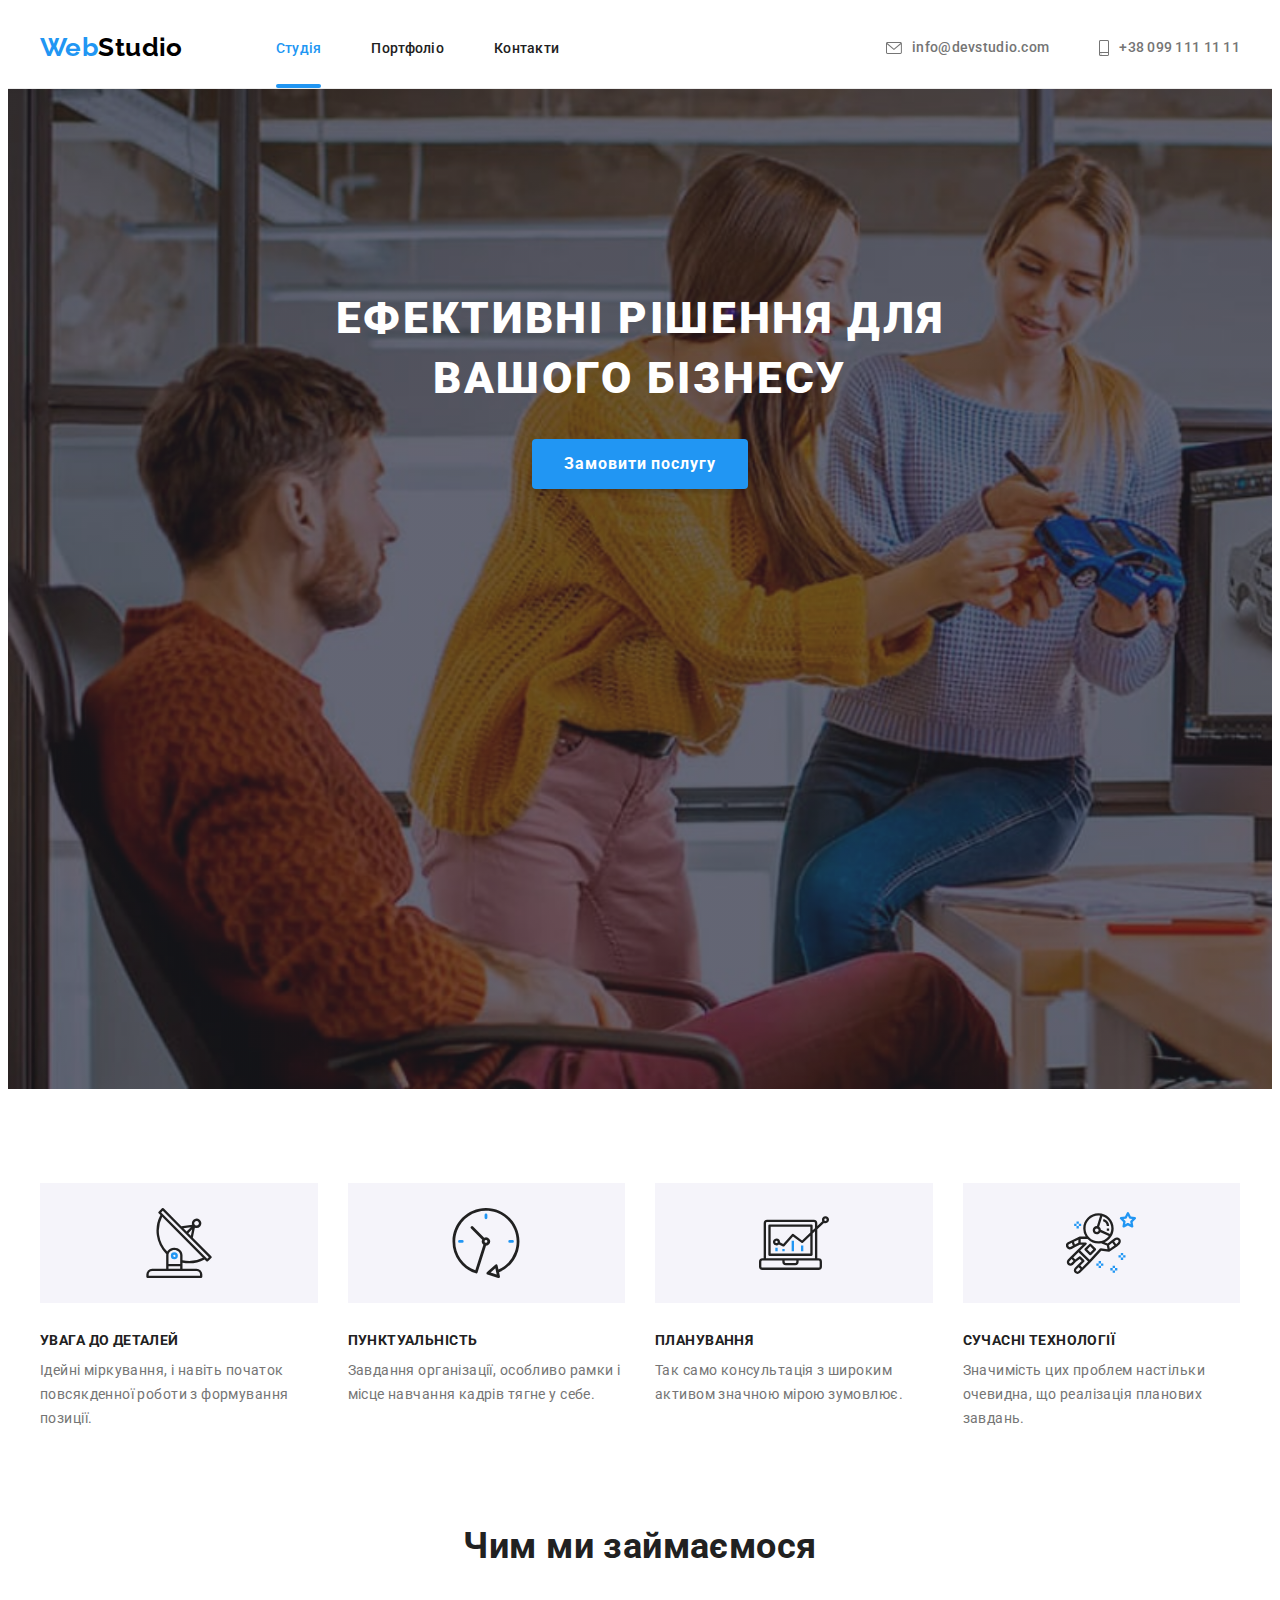
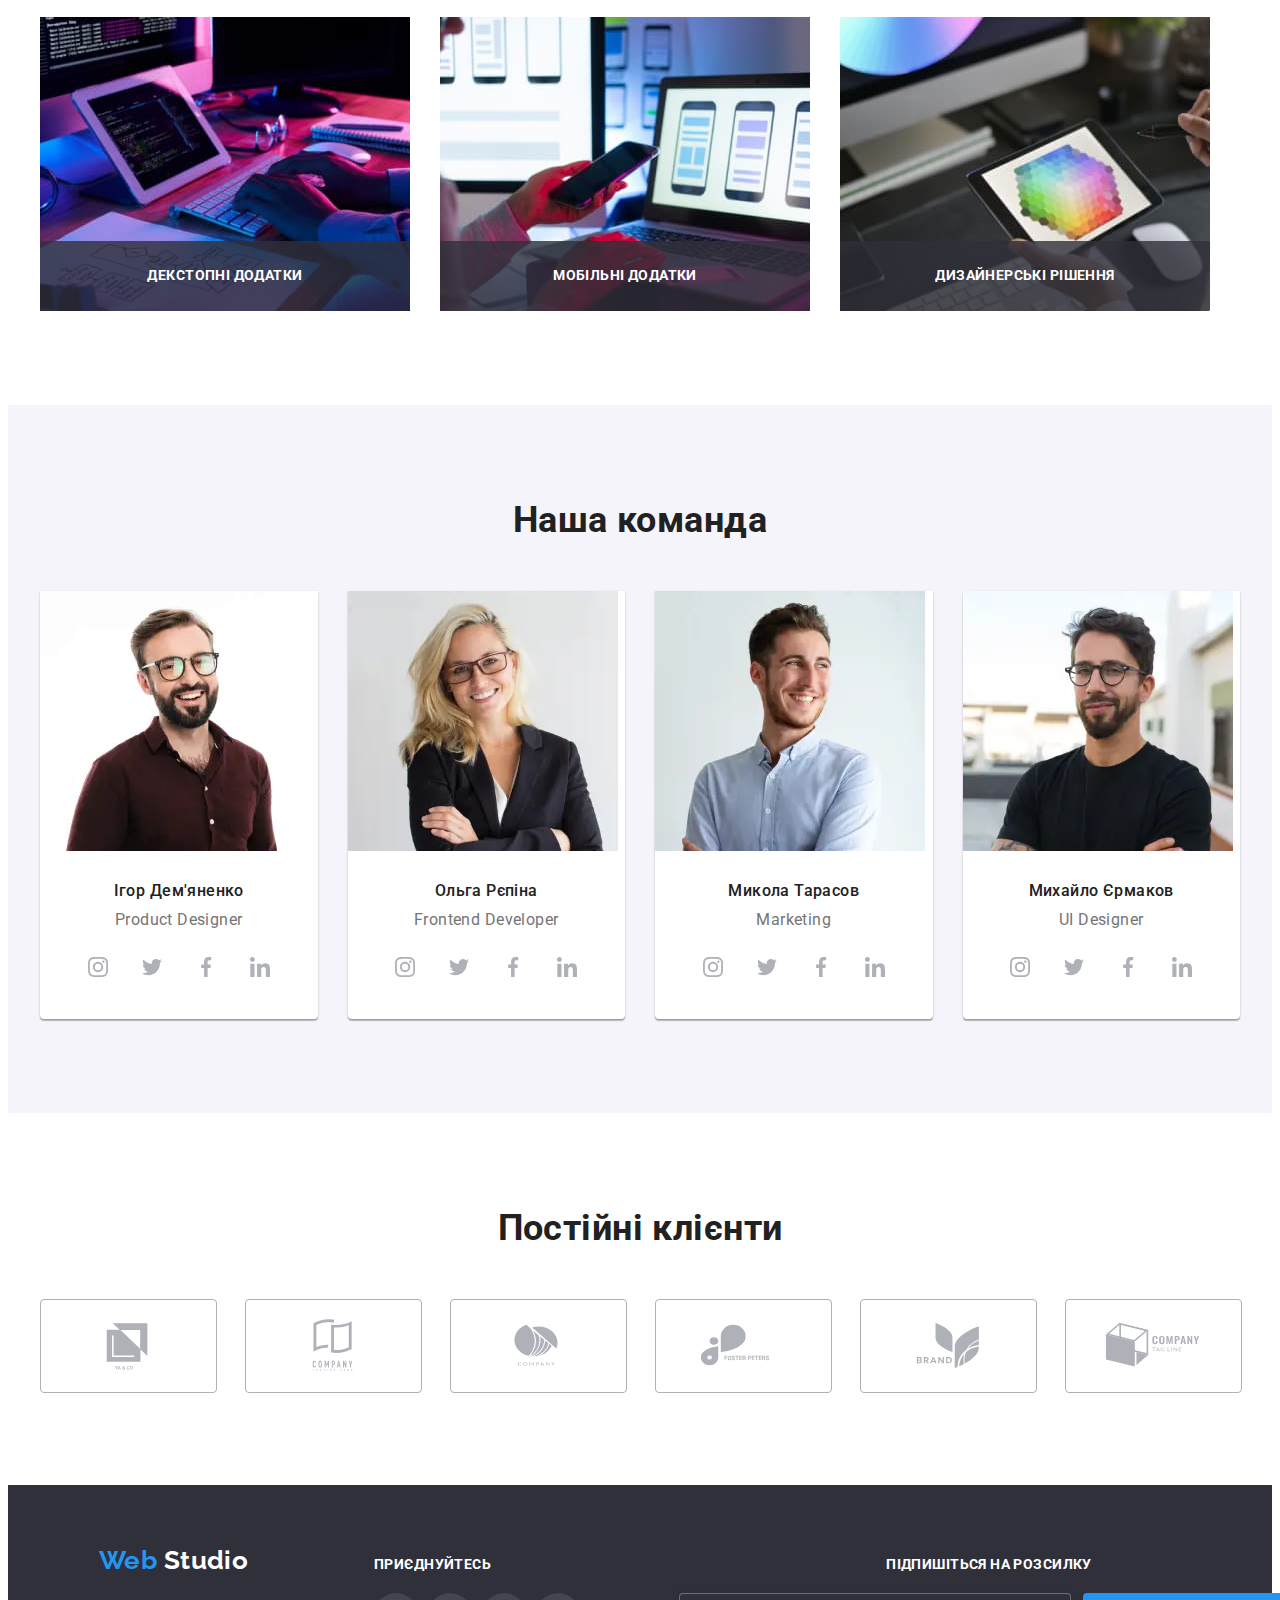
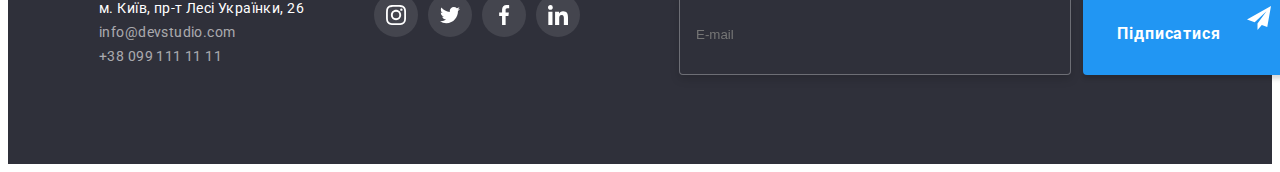
==== commit 83c1df38: "futer" ====
--- a/index.html
+++ b/index.html
@@ -548,9 +548,9 @@
       </section>
     </main>
     <!-- footer -->
-    <!-- <footer class="footer">
+    <footer class="footer">
       <div class="container footer__container">
-        <div>
+        <div class="futer-center">
           <a href="./index.html" class="logo logo__end_color_white footer__logo link">
             <span class="logo__start">Web</span>
             <span>Studio</span>
@@ -701,7 +701,7 @@
         </button>
       </div>
     </div>
-    <script src="./js/modal.js"></script> -->
+    <script src="./js/modal.js"></script>
     <script src="./js/menu.js"></script>
   </body>
 </html>
--- a/css/main.min.css
+++ b/css/main.min.css
@@ -1 +1 @@
-:root{--primery-text-color: #757575;--secondary-text-color: #000000;--title-text-color: #212121;--accent-color: #2196f3;--primery-bg-color: #ffffff;--secondary-bg-color: #f5f4fa;--hyro-bg-color: #2f303a;--futer-address-color: rgba(255, 255, 255, 0.6);--container-bg-color: #eeeeee;--line-header-color: #ececec;--buton-active-color: #188ce8;--icon-color: #afb1b8}.futer-social__link,.work__overlay{display:-webkit-box;display:-ms-flexbox;display:flex;-webkit-box-align:center;-ms-flex-align:center;align-items:center;-webkit-box-pack:center;-ms-flex-pack:center;justify-content:center}h1,h2,h3,h4,p{margin-top:0;margin-bottom:0}ul,ol{margin-top:0;margin-bottom:0;padding-left:0}button{cursor:pointer;display:block;margin:0 auto;border:none;border-radius:4px}img{display:block;max-width:100%;height:auto}a{text-decoration:none}body{background-color:var(--primery-bg-color);color:var(--primery-text-color);font-family:Roboto,"open sans",sans-serif;font-size:14px;letter-spacing:.03em}.link{text-decoration:none}.list{list-style:none}.visually-hidden{position:absolute;white-space:nowrap;width:1px;height:1px;overflow:hidden;border:0;padding:0;clip:rect(0 0 0 0);-webkit-clip-path:inset(50%);clip-path:inset(50%);margin:-1px}.container{padding:0 15px}@media screen and (min-width: 480px){.container{width:480px;margin:0 auto}}@media screen and (min-width: 768px){.container{width:768px}}@media screen and (min-width: 1200px){.container{width:1200px}}.open-mobile-menu-btn{border:none;background-color:rgba(0,0,0,0);padding:0;line-height:0;margin:0}@media screen and (min-width: 768px){.open-mobile-menu-btn{display:none}}.header{border-bottom:1px solid #ececec}.header__container{display:-webkit-box;display:-ms-flexbox;display:flex;-webkit-box-align:center;-ms-flex-align:center;align-items:center}@media screen and (max-width: 767px){.header__container{-webkit-box-pack:justify;-ms-flex-pack:justify;justify-content:space-between}}.main-nav{display:-webkit-box;display:-ms-flexbox;display:flex;-webkit-box-align:center;-ms-flex-align:center;align-items:center}.logo{color:var(--secondary-text-color);font-family:"Raleway",sans-serif;font-weight:700;font-size:26px;line-height:1.2}.logo__start{color:var(--accent-color)}.site-nav{display:-webkit-box;display:-ms-flexbox;display:flex;margin-left:93px}@media screen and (max-width: 767px){.site-nav{display:none}}.site-nav__item{position:relative}.site-nav__item+.site-nav__item{margin-left:50px}.site-nav__link{padding-top:32px;padding-bottom:32px;color:var(--title-text-color);font-weight:500;line-height:1.14;letter-spacing:.02em;-webkit-transition:color 250ms cubic-bezier(0.4, 0, 0.2, 1);transition:color 250ms cubic-bezier(0.4, 0, 0.2, 1)}.site-nav__link:hover,.site-nav__link:focus{color:var(--accent-color)}.site-nav__link_active::after{position:absolute;display:block;content:"";width:100%;height:4px;background-color:var(--accent-color);margin-top:28px;border-radius:2px}@media screen and (max-width: 767px){.contacts-nav{display:none}}@media screen and (max-width: 1199px){.contacts-nav{padding-top:21px;padding-bottom:21px;margin-left:auto}.contacts-nav__item+.contacts-nav__item{margin-top:10px}.contacts-nav__link{font-weight:500;font-size:12px;line-height:1.17}}@media screen and (min-width: 1200px){.contacts-nav{margin-left:auto;display:-webkit-box;display:-ms-flexbox;display:flex;-webkit-box-align:center;-ms-flex-align:center;align-items:center}}.contacts-nav__link{display:-webkit-box;display:-ms-flexbox;display:flex;-webkit-box-align:center;-ms-flex-align:center;align-items:center;color:var(--primery-text-color);font-weight:500;line-height:1.14;letter-spacing:.02em;-webkit-transition:color 250ms cubic-bezier(0.4, 0, 0.2, 1);transition:color 250ms cubic-bezier(0.4, 0, 0.2, 1)}@media screen and (min-width: 1200px){.contacts-nav__link{padding-top:32px;padding-bottom:32px}}.contacts-nav__link:hover,.contacts-nav__link:focus{color:var(--accent-color)}.contacts-nav__icon{margin-right:10px;fill:currentColor}@media screen and (min-width: 1200px){.contacts-nav__item+.contacts-nav__item{margin-left:50px}}.hero{background-color:var(--hyro-bg-color);text-align:center;padding-top:118px;padding-bottom:198px}.hero__overlay{max-width:480px;height:400px;margin:0 auto;background-image:-webkit-gradient(linear, left top, left bottom, from(rgba(47, 48, 58, 0.4)), to(rgba(47, 48, 58, 0.4))),url(../images/hero-mobile.jpg);background-image:linear-gradient(rgba(47, 48, 58, 0.4), rgba(47, 48, 58, 0.4)),url(../images/hero-mobile.jpg);background-repeat:no-repeat;background-size:cover}@media screen and (min-device-pixel-ratio: 2)and (max-width: 767px),screen and (-webkit-min-device-pixel-ratio: 2)and (max-width: 767px),screen and (min-resolution: 192dpi)and (max-width: 767px),screen and (min-resolution: 2dppx)and (max-width: 767px){.hero__overlay{background-image:url("../images/hero-mobile@2x.jpg")}}.hero__title{color:var(--primery-bg-color);width:360px;font-weight:900;font-size:26px;line-height:1.62;letter-spacing:.06em;text-transform:uppercase;text-align:center;margin:0 auto;margin-bottom:30px}@media screen and (min-width: 768px){.hero__overlay{max-width:768px;height:400px;background-image:-webkit-gradient(linear, left top, left bottom, from(rgba(47, 48, 58, 0.4)), to(rgba(47, 48, 58, 0.4))),url(../images/hero-tablet.jpg);background-image:linear-gradient(rgba(47, 48, 58, 0.4), rgba(47, 48, 58, 0.4)),url(../images/hero-tablet.jpg)}}@media screen and (min-device-pixel-ratio: 2),screen and (-webkit-min-device-pixel-ratio: 2),screen and (min-resolution: 192dpi),screen and (min-resolution: 2dppx){.hero__overlay{background-image:url("../images/hero-tablet@2x.jpg")}}@media screen and (min-width: 1200px){.hero{background-color:var(--hyro-bg-color);text-align:center;padding:200px 0}.hero__overlay{max-width:1600px;height:600px;background-image:-webkit-gradient(linear, left top, left bottom, from(rgba(47, 48, 58, 0.4)), to(rgba(47, 48, 58, 0.4))),url(../images/hero-desktop.jpg);background-image:linear-gradient(rgba(47, 48, 58, 0.4), rgba(47, 48, 58, 0.4)),url(../images/hero-desktop.jpg)}}@media screen and (min-width: 1200px)and (min-device-pixel-ratio: 2),screen and (min-width: 1200px)and (-webkit-min-device-pixel-ratio: 2),screen and (min-width: 1200px)and (min-resolution: 192dpi),screen and (min-width: 1200px)and (min-resolution: 2dppx){.hero__overlay{background-image:url("../images/hero-desktop@2x.jpg")}}@media screen and (min-width: 1200px){.hero__title{color:var(--primery-bg-color);width:696px;font-weight:900;font-size:44px;line-height:1.36;letter-spacing:.06em}}.button{color:var(--primery-bg-color);background-color:var(--accent-color);min-width:216px;font-family:inherit;font-weight:700;font-size:16px;line-height:1.87;letter-spacing:.06em;-webkit-box-shadow:0px 4px 4px rgba(0,0,0,.15);box-shadow:0px 4px 4px rgba(0,0,0,.15);padding:10px 32px;-webkit-transition:background-color 250ms cubic-bezier(0.4, 0, 0.2, 1);transition:background-color 250ms cubic-bezier(0.4, 0, 0.2, 1)}.button:hover,.button:focus{background-color:var(--buton-active-color)}.section{padding-top:94px;padding-bottom:94px}.section-title{color:var(--title-text-color);font-weight:700;font-size:36px;line-height:1.17;text-align:center;margin-bottom:50px}.features__thumb{display:-webkit-box;display:-ms-flexbox;display:flex;-webkit-box-align:center;-ms-flex-align:center;align-items:center;-webkit-box-pack:center;-ms-flex-pack:center;justify-content:center;height:120px;background:var(--secondary-bg-color);margin-bottom:30px}.features__icon{width:70px;height:70px}.features__text{font-weight:400;line-height:1.71}.features__title{color:var(--title-text-color);font-weight:700;font-size:14px;line-height:1.14;text-transform:uppercase;margin-bottom:10px}@media screen and (max-width: 767px){.features__item{margin-bottom:30px}.features__title{text-align:center}}@media screen and (min-width: 768px){.features__list{display:-webkit-box;display:-ms-flexbox;display:flex;-ms-flex-wrap:wrap;flex-wrap:wrap;gap:30px}.features__item{width:calc((100% - 30px)/2)}}@media screen and (min-width: 1200px){.features__item{width:calc((100% - 90px)/4)}}@media screen and (max-width: 1200px){.work{display:none}}.work{padding-top:0%}.work__list{display:-webkit-box;display:-ms-flexbox;display:flex}.work__overlay{position:absolute;width:100%;height:70px;font-weight:700;line-height:1.14;border-radius:2px;text-transform:uppercase;color:var(--primery-bg-color);background-color:rgba(47,48,58,.8)}.work__item{position:relative;display:-webkit-box;display:-ms-flexbox;display:flex;-webkit-box-align:end;-ms-flex-align:end;align-items:flex-end;-webkit-box-pack:center;-ms-flex-pack:center;justify-content:center}.work__item+.work__item{margin-left:30px}.team__card{background-color:var(--primery-bg-color);text-align:center;-webkit-box-shadow:0px 1px 3px rgba(0,0,0,.12),0px 1px 1px rgba(0,0,0,.14),0px 2px 1px rgba(0,0,0,.2);box-shadow:0px 1px 3px rgba(0,0,0,.12),0px 1px 1px rgba(0,0,0,.14),0px 2px 1px rgba(0,0,0,.2);border-radius:0px 0px 4px 4px}@media screen and (min-width: 1200px){.team__name{padding-top:30px;padding-bottom:30px}.team{background-color:var(--secondary-bg-color)}.team__list{display:-webkit-box;display:-ms-flexbox;display:flex}.team__card{background-color:var(--primery-bg-color);width:calc((100% - 90px)/4);text-align:center;-webkit-box-shadow:0px 1px 3px rgba(0,0,0,.12),0px 1px 1px rgba(0,0,0,.14),0px 2px 1px rgba(0,0,0,.2);box-shadow:0px 1px 3px rgba(0,0,0,.12),0px 1px 1px rgba(0,0,0,.14),0px 2px 1px rgba(0,0,0,.2);border-radius:0px 0px 4px 4px}.team__card+.team__card{margin-left:30px}.team__title{margin-bottom:10px;color:var(--title-text-color);font-weight:500;font-size:16px;line-height:1.2}.team__text{color:var(--primery-text-color);font-weight:400;font-size:16px;line-height:1.2;margin-bottom:16px}}.social{display:-webkit-box;display:-ms-flexbox;display:flex;-webkit-box-align:center;-ms-flex-align:center;align-items:center;-webkit-box-pack:center;-ms-flex-pack:center;justify-content:center;gap:10px}.social__link{display:-webkit-box;display:-ms-flexbox;display:flex;-webkit-box-align:center;-ms-flex-align:center;align-items:center;-webkit-box-pack:center;-ms-flex-pack:center;justify-content:center;width:44px;height:44px;border-radius:50%;color:var(--icon-color);-webkit-transition:background-color 250ms cubic-bezier(0.4, 0, 0.2, 1),color 250ms cubic-bezier(0.4, 0, 0.2, 1);transition:background-color 250ms cubic-bezier(0.4, 0, 0.2, 1),color 250ms cubic-bezier(0.4, 0, 0.2, 1)}.social__link:hover,.social__link:focus{background-color:var(--buton-active-color);color:var(--primery-bg-color)}.social__icon{fill:currentColor}@media screen and (min-width: 1200px){.clients__list{display:-webkit-box;display:-ms-flexbox;display:flex}.clients__item{width:calc((100% - 150px)/6);height:92px}.clients__item+.clients__item{margin-left:30px}.clients__link{display:-webkit-box;display:-ms-flexbox;display:flex;-webkit-box-align:center;-ms-flex-align:center;align-items:center;-webkit-box-pack:center;-ms-flex-pack:center;justify-content:center;width:100%;height:100%;color:var(--icon-color);border:1px solid currentColor;border-radius:4px;-webkit-transition:color 250ms cubic-bezier(0.4, 0, 0.2, 1);transition:color 250ms cubic-bezier(0.4, 0, 0.2, 1)}.clients__link:hover,.clients__link:focus{color:var(--accent-color)}.clients__icon{fill:currentColor}}.footer__container{display:-webkit-box;display:-ms-flexbox;display:flex;-webkit-box-align:baseline;-ms-flex-align:baseline;align-items:baseline}.footer{background-color:var(--hyro-bg-color);padding-top:60px;padding-bottom:60px}.footer__logo{display:block;margin-bottom:20px}.logo__end_color_white{color:var(--primery-bg-color)}.futer-social__text{color:var(--primery-bg-color);font-weight:700;font-size:14px;line-height:1.14;margin-bottom:20px;text-transform:uppercase}.futer-social__list{display:-webkit-box;display:-ms-flexbox;display:flex;gap:10px}.futer-social__link{width:44px;height:44px;border-radius:50%;background-color:rgba(255,255,255,.1);color:var(--primery-bg-color);-webkit-transition:background-color 250ms cubic-bezier(0.4, 0, 0.2, 1);transition:background-color 250ms cubic-bezier(0.4, 0, 0.2, 1)}.futer-social__link:hover,.futer-social__link:focus{background-color:var(--buton-active-color)}.futer-social__icon{fill:currentColor}.futer-social{margin-left:70px}.futer-subscription{margin-left:auto}.futer-subscription__text{font-weight:700;line-height:1.14;text-transform:uppercase;color:var(--primery-bg-color);margin-bottom:20px}.futer-subscription__field{display:-webkit-box;display:-ms-flexbox;display:flex;gap:12px}.futer-subscription__email{width:358px;height:50px;padding:15px 16px;border:1px solid rgba(255,255,255,.3);-webkit-filter:drop-shadow(0px 4px 4px rgba(0, 0, 0, 0.15));filter:drop-shadow(0px 4px 4px rgba(0, 0, 0, 0.15));border-radius:4px;background-color:var(--hyro-bg-color);color:rgba(255,255,255,.6)}.futer-subscription__button{position:relative;padding:10px 62px 10px 18px}.futer-subscription__icon{position:absolute;top:13px;right:28px}.footer-address__item+.address__item{margin-top:9px}.footer-address__link{color:rgba(255,255,255,.6);font-style:normal;font-weight:400;font-size:14px;line-height:1.71;-webkit-transition:color 250ms cubic-bezier(0.4, 0, 0.2, 1);transition:color 250ms cubic-bezier(0.4, 0, 0.2, 1)}.footer-address__link:hover,.footer-address__link:focus{color:var(--accent-color)}.footer-address__text{color:var(--primery-bg-color)}.portfolio{padding-top:94px;padding-bottom:94px}.filters{display:-webkit-box;display:-ms-flexbox;display:flex;-webkit-box-pack:center;-ms-flex-pack:center;justify-content:center;margin-bottom:50px}.filters__item+.filters__item{margin-left:8px}.filters__button{padding:6px 22px;color:var(--title-text-color);font-family:inherit;font-weight:500;font-size:16px;line-height:1.62;letter-spacing:.03em;background-color:var(--secondary-bg-color);-webkit-transition:color 250ms cubic-bezier(0.4, 0, 0.2, 1),background-color 250ms cubic-bezier(0.4, 0, 0.2, 1),-webkit-box-shadow 250ms cubic-bezier(0.4, 0, 0.2, 1);transition:color 250ms cubic-bezier(0.4, 0, 0.2, 1),background-color 250ms cubic-bezier(0.4, 0, 0.2, 1),-webkit-box-shadow 250ms cubic-bezier(0.4, 0, 0.2, 1);transition:color 250ms cubic-bezier(0.4, 0, 0.2, 1),background-color 250ms cubic-bezier(0.4, 0, 0.2, 1),box-shadow 250ms cubic-bezier(0.4, 0, 0.2, 1);transition:color 250ms cubic-bezier(0.4, 0, 0.2, 1),background-color 250ms cubic-bezier(0.4, 0, 0.2, 1),box-shadow 250ms cubic-bezier(0.4, 0, 0.2, 1),-webkit-box-shadow 250ms cubic-bezier(0.4, 0, 0.2, 1)}.filters__button:hover,.filters__button:focus{background-color:var(--accent-color);color:var(--primery-bg-color);-webkit-box-shadow:0px 3px 1px rgba(0,0,0,.1),0px 1px 2px rgba(0,0,0,.08),0px 2px 2px rgba(0,0,0,.12);box-shadow:0px 3px 1px rgba(0,0,0,.1),0px 1px 2px rgba(0,0,0,.08),0px 2px 2px rgba(0,0,0,.12)}.project__thumb{position:relative;overflow:hidden}.project__action{top:0%;left:0%;position:absolute;opacity:0;-webkit-transform:translate(0, 100%);transform:translate(0, 100%);-webkit-transition:opacity 250ms cubic-bezier(0.4, 0, 0.2, 1),-webkit-transform 250ms cubic-bezier(0.4, 0, 0.2, 1);transition:opacity 250ms cubic-bezier(0.4, 0, 0.2, 1),-webkit-transform 250ms cubic-bezier(0.4, 0, 0.2, 1);transition:opacity 250ms cubic-bezier(0.4, 0, 0.2, 1),transform 250ms cubic-bezier(0.4, 0, 0.2, 1);transition:opacity 250ms cubic-bezier(0.4, 0, 0.2, 1),transform 250ms cubic-bezier(0.4, 0, 0.2, 1),-webkit-transform 250ms cubic-bezier(0.4, 0, 0.2, 1);width:100%;height:100%;background-color:rgba(33,150,243,.9);border:1px solid #000;padding:63px 24px;font-style:normal;font-weight:400;font-size:18px;line-height:1.56;color:var(--primery-bg-color);-webkit-box-shadow:0px 4px 4px rgba(0,0,0,.25);box-shadow:0px 4px 4px rgba(0,0,0,.25)}.project__link:hover .project__action,.project__link:focus .project__action{opacity:1;-webkit-transform:translateY(0%);transform:translateY(0%)}.project__link{display:block}.project__link:hover,.project__link:focus{-webkit-box-shadow:0px 3px 1px rgba(0,0,0,.1),0px 1px 2px rgba(0,0,0,.08),0px 2px 2px rgba(0,0,0,.12);box-shadow:0px 3px 1px rgba(0,0,0,.1),0px 1px 2px rgba(0,0,0,.08),0px 2px 2px rgba(0,0,0,.12)}.project{display:-webkit-box;display:-ms-flexbox;display:flex;-ms-flex-wrap:wrap;flex-wrap:wrap}.project__name{padding:20px 24px;border:1px solid #eee;border-top:none}.project__title{margin-bottom:4px}.project__item{width:calc((100% - 60px)/3);margin-right:30px;margin-bottom:30px}.project__item:nth-child(3n){margin-right:0}.project__item:nth-last-child(-n+3){margin-bottom:0}.project__title{color:var(--title-text-color);font-weight:700;font-size:18px;line-height:2;letter-spacing:.06em}.project__text{color:var(--primery-text-color);font-weight:400;font-size:16px;line-height:1.88}.blackdrop{position:fixed;top:0;left:0;width:100%;height:100%;background-color:rgba(0,0,0,.2);opacity:1;-webkit-transition:visibility 250ms cubic-bezier(0.4, 0, 0.2, 1),opacity 250ms cubic-bezier(0.4, 0, 0.2, 1);transition:visibility 250ms cubic-bezier(0.4, 0, 0.2, 1),opacity 250ms cubic-bezier(0.4, 0, 0.2, 1)}.is-hidden{visibility:hidden;opacity:0;pointer-events:none}.blackdrop.is-hidden .modal{-webkit-transform:scale(0.9) translate(-50%, -50%);transform:scale(0.9) translate(-50%, -50%)}.modal{position:absolute;top:50%;left:50%;-webkit-transform:translate(-50%, -50%) scale(1);transform:translate(-50%, -50%) scale(1);-webkit-transition:-webkit-transform 250ms cubic-bezier(0.4, 0, 0.2, 1);transition:-webkit-transform 250ms cubic-bezier(0.4, 0, 0.2, 1);transition:transform 250ms cubic-bezier(0.4, 0, 0.2, 1);transition:transform 250ms cubic-bezier(0.4, 0, 0.2, 1), -webkit-transform 250ms cubic-bezier(0.4, 0, 0.2, 1);width:528px;height:581px;background-color:#fff;-webkit-box-shadow:0px 1px 3px rgba(0,0,0,.12),0px 1px 1px rgba(0,0,0,.14),0px 2px 1px rgba(0,0,0,.2);box-shadow:0px 1px 3px rgba(0,0,0,.12),0px 1px 1px rgba(0,0,0,.14),0px 2px 1px rgba(0,0,0,.2);border-radius:4px}.button-close{position:absolute;top:8px;right:8px;width:30px;height:30px;border-radius:50%;background-color:var(--primery-bg-color);padding:0;display:-webkit-box;display:-ms-flexbox;display:flex;-webkit-box-align:start;-ms-flex-align:start;align-items:flex-start;-webkit-box-pack:end;-ms-flex-pack:end;justify-content:flex-end}.button-close__icon{-webkit-transition:fill 250ms cubic-bezier(0.4, 0, 0.2, 1);transition:fill 250ms cubic-bezier(0.4, 0, 0.2, 1)}.button-close__icon:hover,.button-close__icon:focus{fill:var(--accent-color)}.form{min-width:528px;min-height:581px;padding:40px}.form__title{margin-bottom:10px;text-align:center;font-weight:700;font-size:20px;line-height:1.15;color:var(--title-text-color);margin-bottom:12px}.form__field{display:-webkit-box;display:-ms-flexbox;display:flex;-webkit-box-orient:vertical;-webkit-box-direction:normal;-ms-flex-direction:column;flex-direction:column;margin-bottom:10px}.form__label{margin-bottom:4px;font-weight:400;font-size:12px;line-height:1.17;letter-spacing:.01em;color:var(--primery-text-color)}.form__input{margin:0;padding:10px 42px;border:1px solid rgba(33,33,33,.2);border-radius:4px;width:100%;-webkit-transition:border-color 250ms cubic-bezier(0.4, 0, 0.2, 1);transition:border-color 250ms cubic-bezier(0.4, 0, 0.2, 1)}.form__input:focus{border-color:var(--accent-color);outline:none}.form__input-wrap{position:relative}.form__icon{position:absolute;top:50%;left:15px;-webkit-transform:translateY(-50%);transform:translateY(-50%);-webkit-transition:fill 250ms cubic-bezier(0.4, 0, 0.2, 1);transition:fill 250ms cubic-bezier(0.4, 0, 0.2, 1);width:18px;height:18px}.form__input:focus+.form__icon{fill:var(--accent-color)}.form__comment-text{resize:none;width:448px;height:120px;padding:12px 16px;font-weight:400;font-size:12px;line-height:1.17;letter-spacing:.01em;border:1px solid rgba(33,33,33,.2);border-radius:4px;color:var(--title-text-color);-webkit-transition:border-color 250ms cubic-bezier(0.4, 0, 0.2, 1);transition:border-color 250ms cubic-bezier(0.4, 0, 0.2, 1)}.form__comment-text::-webkit-input-placeholder{color:rgba(117,117,117,.5)}.form__comment-text::-moz-placeholder{color:rgba(117,117,117,.5)}.form__comment-text:-ms-input-placeholder{color:rgba(117,117,117,.5)}.form__comment-text::-ms-input-placeholder{color:rgba(117,117,117,.5)}.form__comment-text::placeholder{color:rgba(117,117,117,.5)}.form__comment-text:focus{border-color:var(--accent-color);outline:none}.form__comment{margin-bottom:20px}.checkbox__label{display:-webkit-box;display:-ms-flexbox;display:flex;-webkit-box-align:center;-ms-flex-align:center;align-items:center;-webkit-box-pack:center;-ms-flex-pack:center;justify-content:center;margin-bottom:30px}.checkbox__icon{display:inline-block;width:16px;height:15px;border:2px solid var(--title-text-color);border-radius:3px;margin-right:7px;-webkit-transition:background-color 250ms cubic-bezier(0.4, 0, 0.2, 1),border-color 250ms cubic-bezier(0.4, 0, 0.2, 1);transition:background-color 250ms cubic-bezier(0.4, 0, 0.2, 1),border-color 250ms cubic-bezier(0.4, 0, 0.2, 1)}.checkbox__input:focus+.checkbox__icon{border-color:var(--accent-color)}.checkbox__input:checked+.checkbox__icon{border-color:var(--accent-color);background-color:var(--accent-color);background-image:url(../images/check.svg);background-size:contain;background-origin:border-box}.checkbox__text{font-weight:400;font-size:14px;line-height:1.71;color:var(--primery-text-color);text-shadow:0px 4px 4px rgba(0,0,0,.25)}.checkbox__link{text-decoration:underline;color:var(--accent-color)}.mobile-menu{position:fixed;top:0;left:0;z-index:100;width:100%;background-color:#fff;opacity:0;visibility:hidden;pointer-events:none;-webkit-box-shadow:0px 4px 8px rgba(0,0,0,.04),0px 2px 4px rgba(0,0,0,.08),0px 1px 3px rgba(0,0,0,.16);box-shadow:0px 4px 8px rgba(0,0,0,.04),0px 2px 4px rgba(0,0,0,.08),0px 1px 3px rgba(0,0,0,.16);-webkit-transition:visibility 250ms cubic-bezier(0.4, 0, 0.2, 1),opacity 250ms cubic-bezier(0.4, 0, 0.2, 1);transition:visibility 250ms cubic-bezier(0.4, 0, 0.2, 1),opacity 250ms cubic-bezier(0.4, 0, 0.2, 1)}.mobile-menu.is-open{opacity:1;visibility:visible;pointer-events:auto}.mobile-menu__container{position:relative;padding-top:48px;height:100vh;display:-webkit-box;display:-ms-flexbox;display:flex;-webkit-box-orient:vertical;-webkit-box-direction:normal;-ms-flex-direction:column;flex-direction:column}.mobile-menu__close-btn{position:absolute;top:21px;right:25px;border:none;background-color:rgba(0,0,0,0);padding:0;line-height:0;margin:0}.mobile-menu__close-btn:hover .mobile-menu__close-icon,.mobile-menu__close-btn:focus .mobile-menu__close-icon{fill:var(#2196f3)}.mobile-nav__item+.mobile-nav__item{margin-top:32px}.mobile-nav__link{color:var(--title-text-color);font-weight:500;font-size:40px;line-height:1.18;letter-spacing:.02em;-webkit-transition:color 250ms cubic-bezier(0.4, 0, 0.2, 1);transition:color 250ms cubic-bezier(0.4, 0, 0.2, 1)}.mobile-nav__link:hover,.mobile-nav__link:focus{color:var(--accent-color)}.mobile-contacts{margin-top:auto}.mobile-contacts__item+.mobile-contacts__item{margin-top:32px}.mobile-contacts__tel{font-weight:500;font-size:34px;line-height:1.18;letter-spacing:.02em;color:#2196f3;margin-bottom:32px}.mobile-contacts__email{font-weight:500;font-size:24px;line-height:1.17;letter-spacing:.02em;color:#757575}.mobile-contacts-social{display:-webkit-box;display:-ms-flexbox;display:flex;-webkit-box-align:center;-ms-flex-align:center;align-items:center;gap:20px;margin-top:64px;margin-bottom:48px}.mobile-contacts-social__link{font-weight:500;font-size:18px;line-height:1.22px;letter-spacing:.02em;color:#2196f3}.current{color:var(--accent-color)}/*# sourceMappingURL=main.min.css.map */+:root{--primery-text-color: #757575;--secondary-text-color: #000000;--title-text-color: #212121;--accent-color: #2196f3;--primery-bg-color: #ffffff;--secondary-bg-color: #f5f4fa;--hyro-bg-color: #2f303a;--futer-address-color: rgba(255, 255, 255, 0.6);--container-bg-color: #eeeeee;--line-header-color: #ececec;--buton-active-color: #188ce8;--icon-color: #afb1b8}h1,h2,h3,h4,p{margin-top:0;margin-bottom:0}ul,ol{margin-top:0;margin-bottom:0;padding-left:0}button{cursor:pointer;display:block;margin:0 auto;border:none;border-radius:4px}img{display:block;max-width:100%;height:auto}a{text-decoration:none}body{background-color:var(--primery-bg-color);color:var(--primery-text-color);font-family:Roboto,"open sans",sans-serif;font-size:14px;letter-spacing:.03em}.link{text-decoration:none}.list{list-style:none}.visually-hidden{position:absolute;white-space:nowrap;width:1px;height:1px;overflow:hidden;border:0;padding:0;clip:rect(0 0 0 0);-webkit-clip-path:inset(50%);clip-path:inset(50%);margin:-1px}.container{padding:0 15px}@media screen and (min-width: 480px){.container{width:480px;margin:0 auto}}@media screen and (min-width: 768px){.container{width:768px}}@media screen and (min-width: 1200px){.container{width:1200px}}.open-mobile-menu-btn{border:none;background-color:rgba(0,0,0,0);padding:0;line-height:0;margin:0}@media screen and (min-width: 768px){.open-mobile-menu-btn{display:none}}.header{border-bottom:1px solid #ececec}.header__container{display:-webkit-box;display:-ms-flexbox;display:flex;-webkit-box-align:center;-ms-flex-align:center;align-items:center}@media screen and (max-width: 767px){.header__container{-webkit-box-pack:justify;-ms-flex-pack:justify;justify-content:space-between}}.main-nav{display:-webkit-box;display:-ms-flexbox;display:flex;-webkit-box-align:center;-ms-flex-align:center;align-items:center}.logo{color:var(--secondary-text-color);font-family:"Raleway",sans-serif;font-weight:700;font-size:26px;line-height:1.2}.logo__start{color:var(--accent-color)}.site-nav{display:-webkit-box;display:-ms-flexbox;display:flex;margin-left:93px}@media screen and (max-width: 767px){.site-nav{display:none}}.site-nav__item{position:relative}.site-nav__item+.site-nav__item{margin-left:50px}.site-nav__link{padding-top:32px;padding-bottom:32px;color:var(--title-text-color);font-weight:500;line-height:1.14;letter-spacing:.02em;-webkit-transition:color 250ms cubic-bezier(0.4, 0, 0.2, 1);transition:color 250ms cubic-bezier(0.4, 0, 0.2, 1)}.site-nav__link:hover,.site-nav__link:focus{color:var(--accent-color)}.site-nav__link_active::after{position:absolute;display:block;content:"";width:100%;height:4px;background-color:var(--accent-color);margin-top:28px;border-radius:2px}@media screen and (max-width: 767px){.contacts-nav{display:none}}@media screen and (max-width: 1199px){.contacts-nav{padding-top:21px;padding-bottom:21px;margin-left:auto}.contacts-nav__item+.contacts-nav__item{margin-top:10px}.contacts-nav__link{font-weight:500;font-size:12px;line-height:1.17}}@media screen and (min-width: 1200px){.contacts-nav{margin-left:auto;display:-webkit-box;display:-ms-flexbox;display:flex;-webkit-box-align:center;-ms-flex-align:center;align-items:center}}.contacts-nav__link{display:-webkit-box;display:-ms-flexbox;display:flex;-webkit-box-align:center;-ms-flex-align:center;align-items:center;color:var(--primery-text-color);font-weight:500;line-height:1.14;letter-spacing:.02em;-webkit-transition:color 250ms cubic-bezier(0.4, 0, 0.2, 1);transition:color 250ms cubic-bezier(0.4, 0, 0.2, 1)}@media screen and (min-width: 1200px){.contacts-nav__link{padding-top:32px;padding-bottom:32px}}.contacts-nav__link:hover,.contacts-nav__link:focus{color:var(--accent-color)}.contacts-nav__icon{margin-right:10px;fill:currentColor}@media screen and (min-width: 1200px){.contacts-nav__item+.contacts-nav__item{margin-left:50px}}.hero{background-color:var(--hyro-bg-color);text-align:center;padding-top:118px;padding-bottom:198px}.hero__overlay{max-width:480px;height:400px;margin:0 auto;background-image:-webkit-gradient(linear, left top, left bottom, from(rgba(47, 48, 58, 0.4)), to(rgba(47, 48, 58, 0.4))),url(../images/hero-mobile.jpg);background-image:linear-gradient(rgba(47, 48, 58, 0.4), rgba(47, 48, 58, 0.4)),url(../images/hero-mobile.jpg);background-repeat:no-repeat;background-size:cover}@media screen and (min-device-pixel-ratio: 2)and (max-width: 767px),screen and (-webkit-min-device-pixel-ratio: 2)and (max-width: 767px),screen and (min-resolution: 192dpi)and (max-width: 767px),screen and (min-resolution: 2dppx)and (max-width: 767px){.hero__overlay{background-image:url("../images/hero-mobile@2x.jpg")}}.hero__title{color:var(--primery-bg-color);width:360px;font-weight:900;font-size:26px;line-height:1.62;letter-spacing:.06em;text-transform:uppercase;text-align:center;margin:0 auto;margin-bottom:30px}@media screen and (min-width: 768px){.hero__overlay{max-width:768px;height:400px;background-image:-webkit-gradient(linear, left top, left bottom, from(rgba(47, 48, 58, 0.4)), to(rgba(47, 48, 58, 0.4))),url(../images/hero-tablet.jpg);background-image:linear-gradient(rgba(47, 48, 58, 0.4), rgba(47, 48, 58, 0.4)),url(../images/hero-tablet.jpg)}}@media screen and (min-device-pixel-ratio: 2),screen and (-webkit-min-device-pixel-ratio: 2),screen and (min-resolution: 192dpi),screen and (min-resolution: 2dppx){.hero__overlay{background-image:url("../images/hero-tablet@2x.jpg")}}@media screen and (min-width: 1200px){.hero{background-color:var(--hyro-bg-color);text-align:center;padding:200px 0}.hero__overlay{max-width:1600px;height:600px;background-image:-webkit-gradient(linear, left top, left bottom, from(rgba(47, 48, 58, 0.4)), to(rgba(47, 48, 58, 0.4))),url(../images/hero-desktop.jpg);background-image:linear-gradient(rgba(47, 48, 58, 0.4), rgba(47, 48, 58, 0.4)),url(../images/hero-desktop.jpg)}}@media screen and (min-width: 1200px)and (min-device-pixel-ratio: 2),screen and (min-width: 1200px)and (-webkit-min-device-pixel-ratio: 2),screen and (min-width: 1200px)and (min-resolution: 192dpi),screen and (min-width: 1200px)and (min-resolution: 2dppx){.hero__overlay{background-image:url("../images/hero-desktop@2x.jpg")}}@media screen and (min-width: 1200px){.hero__title{color:var(--primery-bg-color);width:696px;font-weight:900;font-size:44px;line-height:1.36;letter-spacing:.06em}}.button{color:var(--primery-bg-color);background-color:var(--accent-color);min-width:216px;font-family:inherit;font-weight:700;font-size:16px;line-height:1.87;letter-spacing:.06em;-webkit-box-shadow:0px 4px 4px rgba(0,0,0,.15);box-shadow:0px 4px 4px rgba(0,0,0,.15);padding:10px 32px;-webkit-transition:background-color 250ms cubic-bezier(0.4, 0, 0.2, 1);transition:background-color 250ms cubic-bezier(0.4, 0, 0.2, 1)}.button:hover,.button:focus{background-color:var(--buton-active-color)}.section{padding-top:60px;padding-bottom:60px}@media screen and (min-width: 1200px){.section{padding-top:94px;padding-bottom:94px}}.section-title{color:var(--title-text-color);font-weight:700;font-size:36px;line-height:1.17;text-align:center;margin-bottom:50px}.features__thumb{display:-webkit-box;display:-ms-flexbox;display:flex;-webkit-box-align:center;-ms-flex-align:center;align-items:center;-webkit-box-pack:center;-ms-flex-pack:center;justify-content:center;height:120px;background:var(--secondary-bg-color);margin-bottom:30px}.features__icon{width:70px;height:70px}.features__text{font-weight:400;line-height:1.71}.features__title{color:var(--title-text-color);font-weight:700;font-size:14px;line-height:1.14;text-transform:uppercase;margin-bottom:10px}@media screen and (max-width: 767px){.features__item{margin-bottom:30px}.features__title{text-align:center}}@media screen and (min-width: 768px){.features__list{display:-webkit-box;display:-ms-flexbox;display:flex;-ms-flex-wrap:wrap;flex-wrap:wrap;gap:30px}.features__item{width:calc((100% - 30px)/2)}}@media screen and (min-width: 1200px){.features__item{width:calc((100% - 90px)/4)}}@media screen and (max-width: 1199px){.work{display:none}}.work{padding-top:0%}.work__list{display:-webkit-box;display:-ms-flexbox;display:flex}.work__overlay{position:absolute;display:-webkit-box;display:-ms-flexbox;display:flex;-webkit-box-align:center;-ms-flex-align:center;align-items:center;-webkit-box-pack:center;-ms-flex-pack:center;justify-content:center;width:100%;height:70px;font-weight:700;line-height:1.14;border-radius:2px;text-transform:uppercase;color:var(--primery-bg-color);background-color:rgba(47,48,58,.8)}.work__item{position:relative;display:-webkit-box;display:-ms-flexbox;display:flex;-webkit-box-align:end;-ms-flex-align:end;align-items:flex-end;-webkit-box-pack:center;-ms-flex-pack:center;justify-content:center}.work__item+.work__item{margin-left:30px}.team__card{background-color:var(--primery-bg-color);text-align:center;-webkit-box-shadow:0px 1px 3px rgba(0,0,0,.12),0px 1px 1px rgba(0,0,0,.14),0px 2px 1px rgba(0,0,0,.2);box-shadow:0px 1px 3px rgba(0,0,0,.12),0px 1px 1px rgba(0,0,0,.14),0px 2px 1px rgba(0,0,0,.2);border-radius:0px 0px 4px 4px}.team{background-color:var(--secondary-bg-color)}.team__name{padding-top:30px;padding-bottom:24px}.team__title{margin-bottom:10px;color:var(--title-text-color);font-weight:500;font-size:16px;line-height:1.2}.team__text{color:var(--primery-text-color);font-weight:400;font-size:16px;line-height:1.2;margin-bottom:16px}@media screen and (min-width: 768px){.team__list{display:-webkit-box;display:-ms-flexbox;display:flex;-ms-flex-wrap:wrap;flex-wrap:wrap;gap:30px}.team__card{width:calc((100% - 30px)/2)}}@media screen and (min-width: 1200px){.team__name{padding-top:30px;padding-bottom:30px}.team__card{width:calc((100% - 90px)/4)}}.social{display:-webkit-box;display:-ms-flexbox;display:flex;-webkit-box-align:center;-ms-flex-align:center;align-items:center;-webkit-box-pack:center;-ms-flex-pack:center;justify-content:center;gap:10px}.social__link{display:-webkit-box;display:-ms-flexbox;display:flex;-webkit-box-align:center;-ms-flex-align:center;align-items:center;-webkit-box-pack:center;-ms-flex-pack:center;justify-content:center;width:44px;height:44px;border-radius:50%;color:var(--icon-color);-webkit-transition:background-color 250ms cubic-bezier(0.4, 0, 0.2, 1),color 250ms cubic-bezier(0.4, 0, 0.2, 1);transition:background-color 250ms cubic-bezier(0.4, 0, 0.2, 1),color 250ms cubic-bezier(0.4, 0, 0.2, 1)}.social__link:hover,.social__link:focus{background-color:var(--buton-active-color);color:var(--primery-bg-color)}.social__icon{fill:currentColor}.clients__list{display:-webkit-box;display:-ms-flexbox;display:flex;-ms-flex-wrap:wrap;flex-wrap:wrap;gap:30px}.clients__link{display:-webkit-box;display:-ms-flexbox;display:flex;-webkit-box-align:center;-ms-flex-align:center;align-items:center;-webkit-box-pack:center;-ms-flex-pack:center;justify-content:center;width:100%;height:100%;color:var(--icon-color);border:1px solid currentColor;border-radius:4px;-webkit-transition:color 250ms cubic-bezier(0.4, 0, 0.2, 1);transition:color 250ms cubic-bezier(0.4, 0, 0.2, 1)}.clients__link:hover,.clients__link:focus{color:var(--accent-color)}.clients__icon{fill:currentColor}.clients__item{width:calc((100% - 30px)/2);height:92px}@media screen and (min-width: 768px){.clients__item{width:calc((100% - 60px)/3)}}@media screen and (min-width: 768px)and (min-width: 1200px){.clients__item{width:calc((100% - 150px)/6)}}.footer{background-color:var(--hyro-bg-color);padding-top:60px;padding-bottom:60px}.footer__logo{display:block;margin-bottom:20px}.logo__end_color_white{color:var(--primery-bg-color)}.futer-social__text{color:var(--primery-bg-color);font-weight:700;font-size:14px;line-height:1.14;margin-bottom:20px;text-transform:uppercase}.futer-social__list{display:-webkit-box;display:-ms-flexbox;display:flex;gap:10px}.futer-social__link{display:-webkit-box;display:-ms-flexbox;display:flex;-webkit-box-align:center;-ms-flex-align:center;align-items:center;-webkit-box-pack:center;-ms-flex-pack:center;justify-content:center;width:44px;height:44px;border-radius:50%;background-color:rgba(255,255,255,.1);color:var(--primery-bg-color);-webkit-transition:background-color 250ms cubic-bezier(0.4, 0, 0.2, 1);transition:background-color 250ms cubic-bezier(0.4, 0, 0.2, 1)}.futer-social__link:hover,.futer-social__link:focus{background-color:var(--buton-active-color)}.futer-social__icon{fill:currentColor}.futer-subscription__text{font-weight:700;text-align:center;line-height:1.14;text-transform:uppercase;color:var(--primery-bg-color);margin-bottom:20px}.futer-subscription__email{width:358px;height:50px;padding:15px 16px;border:1px solid rgba(255,255,255,.3);-webkit-filter:drop-shadow(0px 4px 4px rgba(0, 0, 0, 0.15));filter:drop-shadow(0px 4px 4px rgba(0, 0, 0, 0.15));border-radius:4px;background-color:var(--hyro-bg-color);color:rgba(255,255,255,.6)}.futer-subscription__button{position:relative;padding:10px 62px 10px 18px}.futer-subscription__icon{position:absolute;top:13px;right:28px}@media screen and (max-width: 767px){.futer-social{display:-webkit-box;display:-ms-flexbox;display:flex;-webkit-box-orient:vertical;-webkit-box-direction:normal;-ms-flex-direction:column;flex-direction:column;-webkit-box-pack:center;-ms-flex-pack:center;justify-content:center;-webkit-box-align:center;-ms-flex-align:center;align-items:center;margin-bottom:60px}.futer-center{text-align:center}.futer-subscription__email{width:100%}.futer-subscription__email{margin-bottom:20px}}@media screen and (min-width: 768px){.footer__container{display:-webkit-box;display:-ms-flexbox;display:flex;-ms-flex-wrap:wrap;flex-wrap:wrap;-webkit-box-pack:justify;-ms-flex-pack:justify;justify-content:space-between}.footer{padding-left:76px;padding-bottom:89px}}@media screen and (min-width: 1200px){.footer__container{display:-webkit-box;display:-ms-flexbox;display:flex;-webkit-box-align:baseline;-ms-flex-align:baseline;align-items:baseline}.futer-social{margin-left:70px}.futer-subscription{margin-left:auto}.futer-subscription__field{display:-webkit-box;display:-ms-flexbox;display:flex;gap:12px}}@media screen and (max-width: 1200px){.footer-address{margin-bottom:60px}}.footer-address__link{color:rgba(255,255,255,.6);font-style:normal;font-weight:400;font-size:14px;line-height:1.71;-webkit-transition:color 250ms cubic-bezier(0.4, 0, 0.2, 1);transition:color 250ms cubic-bezier(0.4, 0, 0.2, 1)}.footer-address__link:hover,.footer-address__link:focus{color:var(--accent-color)}.footer-address__text{color:var(--primery-bg-color)}.footer-address__item+.address__item{margin-top:9px}.portfolio{padding-top:94px;padding-bottom:94px}.filters{display:-webkit-box;display:-ms-flexbox;display:flex;-webkit-box-pack:center;-ms-flex-pack:center;justify-content:center;margin-bottom:50px}.filters__item+.filters__item{margin-left:8px}.filters__button{padding:6px 22px;color:var(--title-text-color);font-family:inherit;font-weight:500;font-size:16px;line-height:1.62;letter-spacing:.03em;background-color:var(--secondary-bg-color);-webkit-transition:color 250ms cubic-bezier(0.4, 0, 0.2, 1),background-color 250ms cubic-bezier(0.4, 0, 0.2, 1),-webkit-box-shadow 250ms cubic-bezier(0.4, 0, 0.2, 1);transition:color 250ms cubic-bezier(0.4, 0, 0.2, 1),background-color 250ms cubic-bezier(0.4, 0, 0.2, 1),-webkit-box-shadow 250ms cubic-bezier(0.4, 0, 0.2, 1);transition:color 250ms cubic-bezier(0.4, 0, 0.2, 1),background-color 250ms cubic-bezier(0.4, 0, 0.2, 1),box-shadow 250ms cubic-bezier(0.4, 0, 0.2, 1);transition:color 250ms cubic-bezier(0.4, 0, 0.2, 1),background-color 250ms cubic-bezier(0.4, 0, 0.2, 1),box-shadow 250ms cubic-bezier(0.4, 0, 0.2, 1),-webkit-box-shadow 250ms cubic-bezier(0.4, 0, 0.2, 1)}.filters__button:hover,.filters__button:focus{background-color:var(--accent-color);color:var(--primery-bg-color);-webkit-box-shadow:0px 3px 1px rgba(0,0,0,.1),0px 1px 2px rgba(0,0,0,.08),0px 2px 2px rgba(0,0,0,.12);box-shadow:0px 3px 1px rgba(0,0,0,.1),0px 1px 2px rgba(0,0,0,.08),0px 2px 2px rgba(0,0,0,.12)}.project__thumb{position:relative;overflow:hidden}.project__action{top:0%;left:0%;position:absolute;opacity:0;-webkit-transform:translate(0, 100%);transform:translate(0, 100%);-webkit-transition:opacity 250ms cubic-bezier(0.4, 0, 0.2, 1),-webkit-transform 250ms cubic-bezier(0.4, 0, 0.2, 1);transition:opacity 250ms cubic-bezier(0.4, 0, 0.2, 1),-webkit-transform 250ms cubic-bezier(0.4, 0, 0.2, 1);transition:opacity 250ms cubic-bezier(0.4, 0, 0.2, 1),transform 250ms cubic-bezier(0.4, 0, 0.2, 1);transition:opacity 250ms cubic-bezier(0.4, 0, 0.2, 1),transform 250ms cubic-bezier(0.4, 0, 0.2, 1),-webkit-transform 250ms cubic-bezier(0.4, 0, 0.2, 1);width:100%;height:100%;background-color:rgba(33,150,243,.9);border:1px solid #000;padding:63px 24px;font-style:normal;font-weight:400;font-size:18px;line-height:1.56;color:var(--primery-bg-color);-webkit-box-shadow:0px 4px 4px rgba(0,0,0,.25);box-shadow:0px 4px 4px rgba(0,0,0,.25)}.project__link:hover .project__action,.project__link:focus .project__action{opacity:1;-webkit-transform:translateY(0%);transform:translateY(0%)}.project__link{display:block}.project__link:hover,.project__link:focus{-webkit-box-shadow:0px 3px 1px rgba(0,0,0,.1),0px 1px 2px rgba(0,0,0,.08),0px 2px 2px rgba(0,0,0,.12);box-shadow:0px 3px 1px rgba(0,0,0,.1),0px 1px 2px rgba(0,0,0,.08),0px 2px 2px rgba(0,0,0,.12)}.project{display:-webkit-box;display:-ms-flexbox;display:flex;-ms-flex-wrap:wrap;flex-wrap:wrap}.project__name{padding:20px 24px;border:1px solid #eee;border-top:none}.project__title{margin-bottom:4px}.project__item{width:calc((100% - 60px)/3);margin-right:30px;margin-bottom:30px}.project__item:nth-child(3n){margin-right:0}.project__item:nth-last-child(-n+3){margin-bottom:0}.project__title{color:var(--title-text-color);font-weight:700;font-size:18px;line-height:2;letter-spacing:.06em}.project__text{color:var(--primery-text-color);font-weight:400;font-size:16px;line-height:1.88}.blackdrop{position:fixed;top:0;left:0;width:100%;height:100%;background-color:rgba(0,0,0,.2);opacity:1;-webkit-transition:visibility 250ms cubic-bezier(0.4, 0, 0.2, 1),opacity 250ms cubic-bezier(0.4, 0, 0.2, 1);transition:visibility 250ms cubic-bezier(0.4, 0, 0.2, 1),opacity 250ms cubic-bezier(0.4, 0, 0.2, 1)}.is-hidden{visibility:hidden;opacity:0;pointer-events:none}.blackdrop.is-hidden .modal{-webkit-transform:scale(0.9) translate(-50%, -50%);transform:scale(0.9) translate(-50%, -50%)}.modal{position:absolute;top:50%;left:50%;-webkit-transform:translate(-50%, -50%) scale(1);transform:translate(-50%, -50%) scale(1);-webkit-transition:-webkit-transform 250ms cubic-bezier(0.4, 0, 0.2, 1);transition:-webkit-transform 250ms cubic-bezier(0.4, 0, 0.2, 1);transition:transform 250ms cubic-bezier(0.4, 0, 0.2, 1);transition:transform 250ms cubic-bezier(0.4, 0, 0.2, 1), -webkit-transform 250ms cubic-bezier(0.4, 0, 0.2, 1);width:528px;height:581px;background-color:#fff;-webkit-box-shadow:0px 1px 3px rgba(0,0,0,.12),0px 1px 1px rgba(0,0,0,.14),0px 2px 1px rgba(0,0,0,.2);box-shadow:0px 1px 3px rgba(0,0,0,.12),0px 1px 1px rgba(0,0,0,.14),0px 2px 1px rgba(0,0,0,.2);border-radius:4px}.button-close{position:absolute;top:8px;right:8px;width:30px;height:30px;border-radius:50%;background-color:var(--primery-bg-color);padding:0;display:-webkit-box;display:-ms-flexbox;display:flex;-webkit-box-align:start;-ms-flex-align:start;align-items:flex-start;-webkit-box-pack:end;-ms-flex-pack:end;justify-content:flex-end}.button-close__icon{-webkit-transition:fill 250ms cubic-bezier(0.4, 0, 0.2, 1);transition:fill 250ms cubic-bezier(0.4, 0, 0.2, 1)}.button-close__icon:hover,.button-close__icon:focus{fill:var(--accent-color)}.form{min-width:528px;min-height:581px;padding:40px}.form__title{margin-bottom:10px;text-align:center;font-weight:700;font-size:20px;line-height:1.15;color:var(--title-text-color);margin-bottom:12px}.form__field{display:-webkit-box;display:-ms-flexbox;display:flex;-webkit-box-orient:vertical;-webkit-box-direction:normal;-ms-flex-direction:column;flex-direction:column;margin-bottom:10px}.form__label{margin-bottom:4px;font-weight:400;font-size:12px;line-height:1.17;letter-spacing:.01em;color:var(--primery-text-color)}.form__input{margin:0;padding:10px 42px;border:1px solid rgba(33,33,33,.2);border-radius:4px;width:100%;-webkit-transition:border-color 250ms cubic-bezier(0.4, 0, 0.2, 1);transition:border-color 250ms cubic-bezier(0.4, 0, 0.2, 1)}.form__input:focus{border-color:var(--accent-color);outline:none}.form__input-wrap{position:relative}.form__icon{position:absolute;top:50%;left:15px;-webkit-transform:translateY(-50%);transform:translateY(-50%);-webkit-transition:fill 250ms cubic-bezier(0.4, 0, 0.2, 1);transition:fill 250ms cubic-bezier(0.4, 0, 0.2, 1);width:18px;height:18px}.form__input:focus+.form__icon{fill:var(--accent-color)}.form__comment-text{resize:none;width:448px;height:120px;padding:12px 16px;font-weight:400;font-size:12px;line-height:1.17;letter-spacing:.01em;border:1px solid rgba(33,33,33,.2);border-radius:4px;color:var(--title-text-color);-webkit-transition:border-color 250ms cubic-bezier(0.4, 0, 0.2, 1);transition:border-color 250ms cubic-bezier(0.4, 0, 0.2, 1)}.form__comment-text::-webkit-input-placeholder{color:rgba(117,117,117,.5)}.form__comment-text::-moz-placeholder{color:rgba(117,117,117,.5)}.form__comment-text:-ms-input-placeholder{color:rgba(117,117,117,.5)}.form__comment-text::-ms-input-placeholder{color:rgba(117,117,117,.5)}.form__comment-text::placeholder{color:rgba(117,117,117,.5)}.form__comment-text:focus{border-color:var(--accent-color);outline:none}.form__comment{margin-bottom:20px}.checkbox__label{display:-webkit-box;display:-ms-flexbox;display:flex;-webkit-box-align:center;-ms-flex-align:center;align-items:center;-webkit-box-pack:center;-ms-flex-pack:center;justify-content:center;margin-bottom:30px}.checkbox__icon{display:inline-block;width:16px;height:15px;border:2px solid var(--title-text-color);border-radius:3px;margin-right:7px;-webkit-transition:background-color 250ms cubic-bezier(0.4, 0, 0.2, 1),border-color 250ms cubic-bezier(0.4, 0, 0.2, 1);transition:background-color 250ms cubic-bezier(0.4, 0, 0.2, 1),border-color 250ms cubic-bezier(0.4, 0, 0.2, 1)}.checkbox__input:focus+.checkbox__icon{border-color:var(--accent-color)}.checkbox__input:checked+.checkbox__icon{border-color:var(--accent-color);background-color:var(--accent-color);background-image:url(../images/check.svg);background-size:contain;background-origin:border-box}.checkbox__text{font-weight:400;font-size:14px;line-height:1.71;color:var(--primery-text-color);text-shadow:0px 4px 4px rgba(0,0,0,.25)}.checkbox__link{text-decoration:underline;color:var(--accent-color)}.mobile-menu{position:fixed;top:0;left:0;z-index:100;width:100%;background-color:#fff;opacity:0;visibility:hidden;pointer-events:none;-webkit-box-shadow:0px 4px 8px rgba(0,0,0,.04),0px 2px 4px rgba(0,0,0,.08),0px 1px 3px rgba(0,0,0,.16);box-shadow:0px 4px 8px rgba(0,0,0,.04),0px 2px 4px rgba(0,0,0,.08),0px 1px 3px rgba(0,0,0,.16);-webkit-transition:visibility 250ms cubic-bezier(0.4, 0, 0.2, 1),opacity 250ms cubic-bezier(0.4, 0, 0.2, 1);transition:visibility 250ms cubic-bezier(0.4, 0, 0.2, 1),opacity 250ms cubic-bezier(0.4, 0, 0.2, 1)}.mobile-menu.is-open{opacity:1;visibility:visible;pointer-events:auto}.mobile-menu__container{position:relative;padding-top:48px;height:100vh;display:-webkit-box;display:-ms-flexbox;display:flex;-webkit-box-orient:vertical;-webkit-box-direction:normal;-ms-flex-direction:column;flex-direction:column}.mobile-menu__close-btn{position:absolute;top:21px;right:25px;border:none;background-color:rgba(0,0,0,0);padding:0;line-height:0;margin:0}.mobile-menu__close-btn:hover .mobile-menu__close-icon,.mobile-menu__close-btn:focus .mobile-menu__close-icon{fill:var(#2196f3)}.mobile-nav__item+.mobile-nav__item{margin-top:32px}.mobile-nav__link{color:var(--title-text-color);font-weight:500;font-size:40px;line-height:1.18;letter-spacing:.02em;-webkit-transition:color 250ms cubic-bezier(0.4, 0, 0.2, 1);transition:color 250ms cubic-bezier(0.4, 0, 0.2, 1)}.mobile-nav__link:hover,.mobile-nav__link:focus{color:var(--accent-color)}.mobile-contacts{margin-top:auto}.mobile-contacts__item+.mobile-contacts__item{margin-top:32px}.mobile-contacts__tel{font-weight:500;font-size:34px;line-height:1.18;letter-spacing:.02em;color:#2196f3;margin-bottom:32px}.mobile-contacts__email{font-weight:500;font-size:24px;line-height:1.17;letter-spacing:.02em;color:#757575}.mobile-contacts-social{display:-webkit-box;display:-ms-flexbox;display:flex;-webkit-box-align:center;-ms-flex-align:center;align-items:center;gap:20px;margin-top:64px;margin-bottom:48px}.mobile-contacts-social__link{font-weight:500;font-size:18px;line-height:1.22px;letter-spacing:.02em;color:#2196f3}.current{color:var(--accent-color)}/*# sourceMappingURL=main.min.css.map */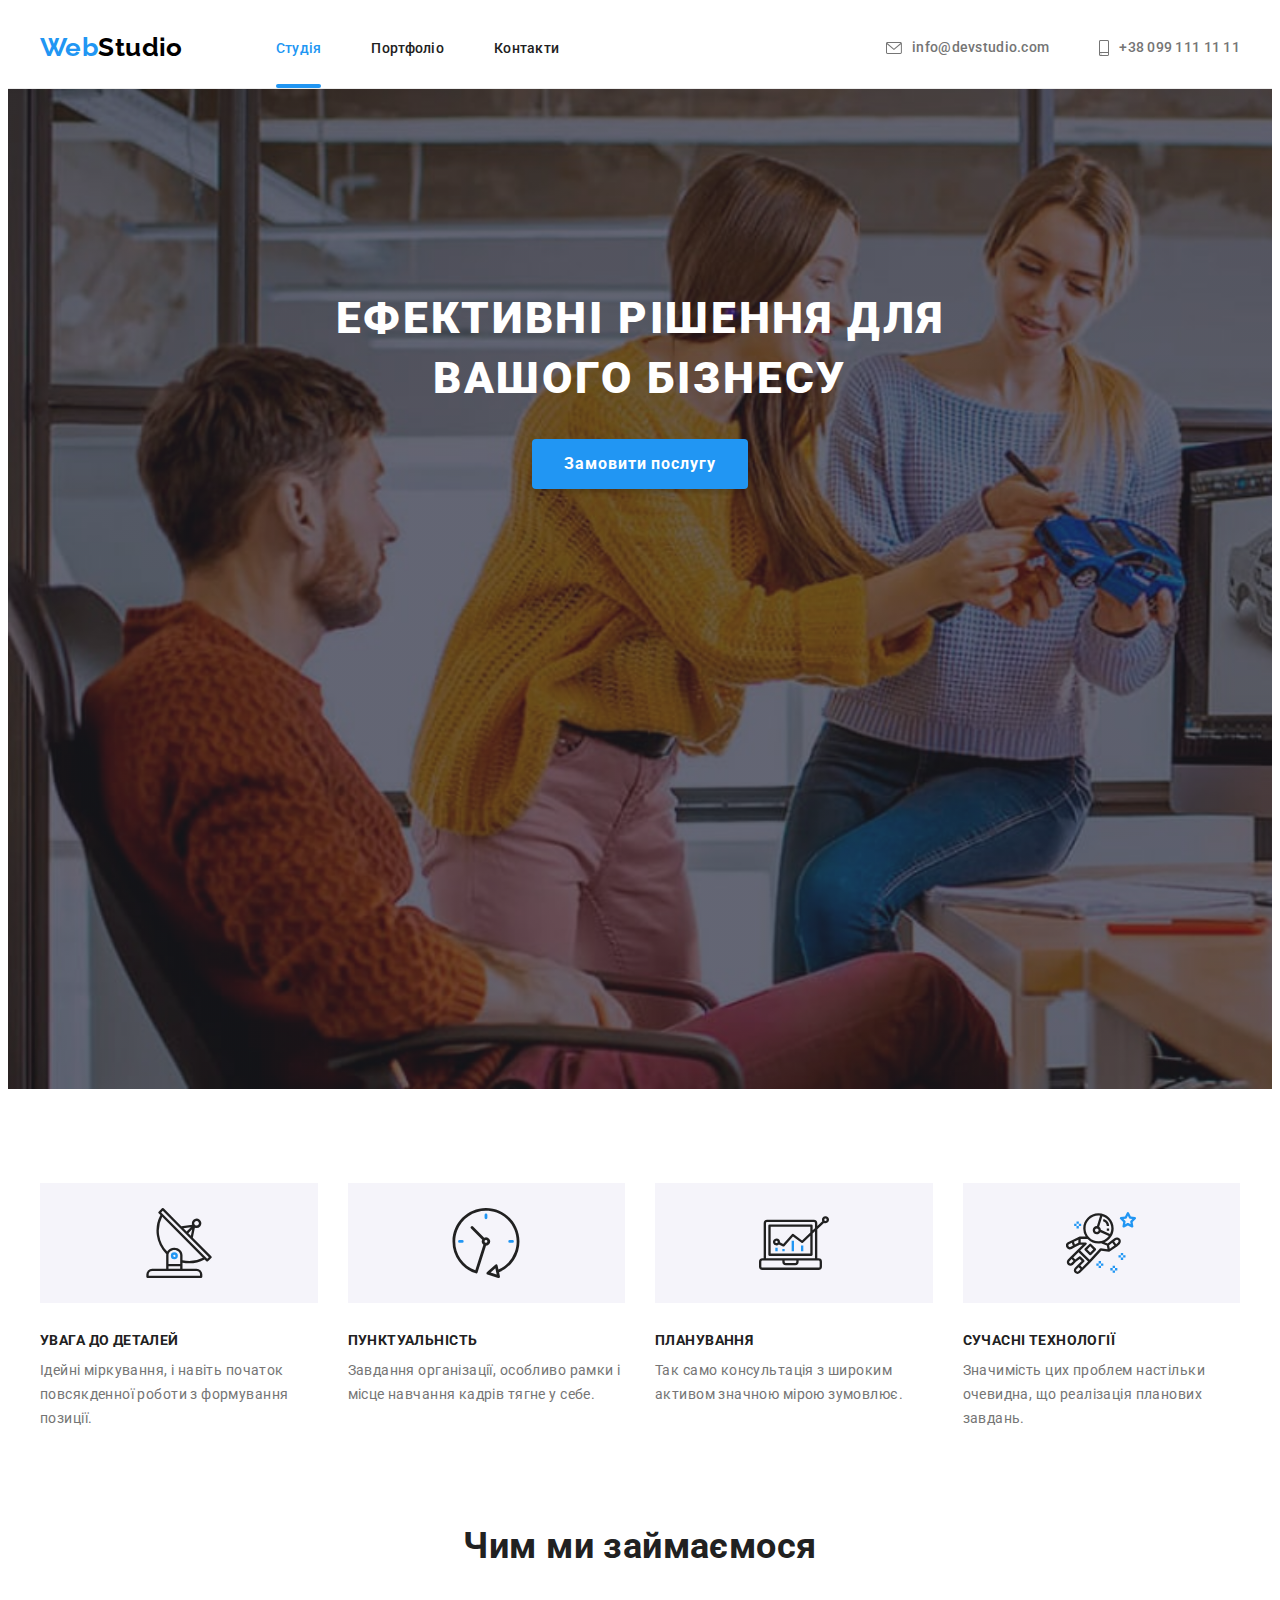
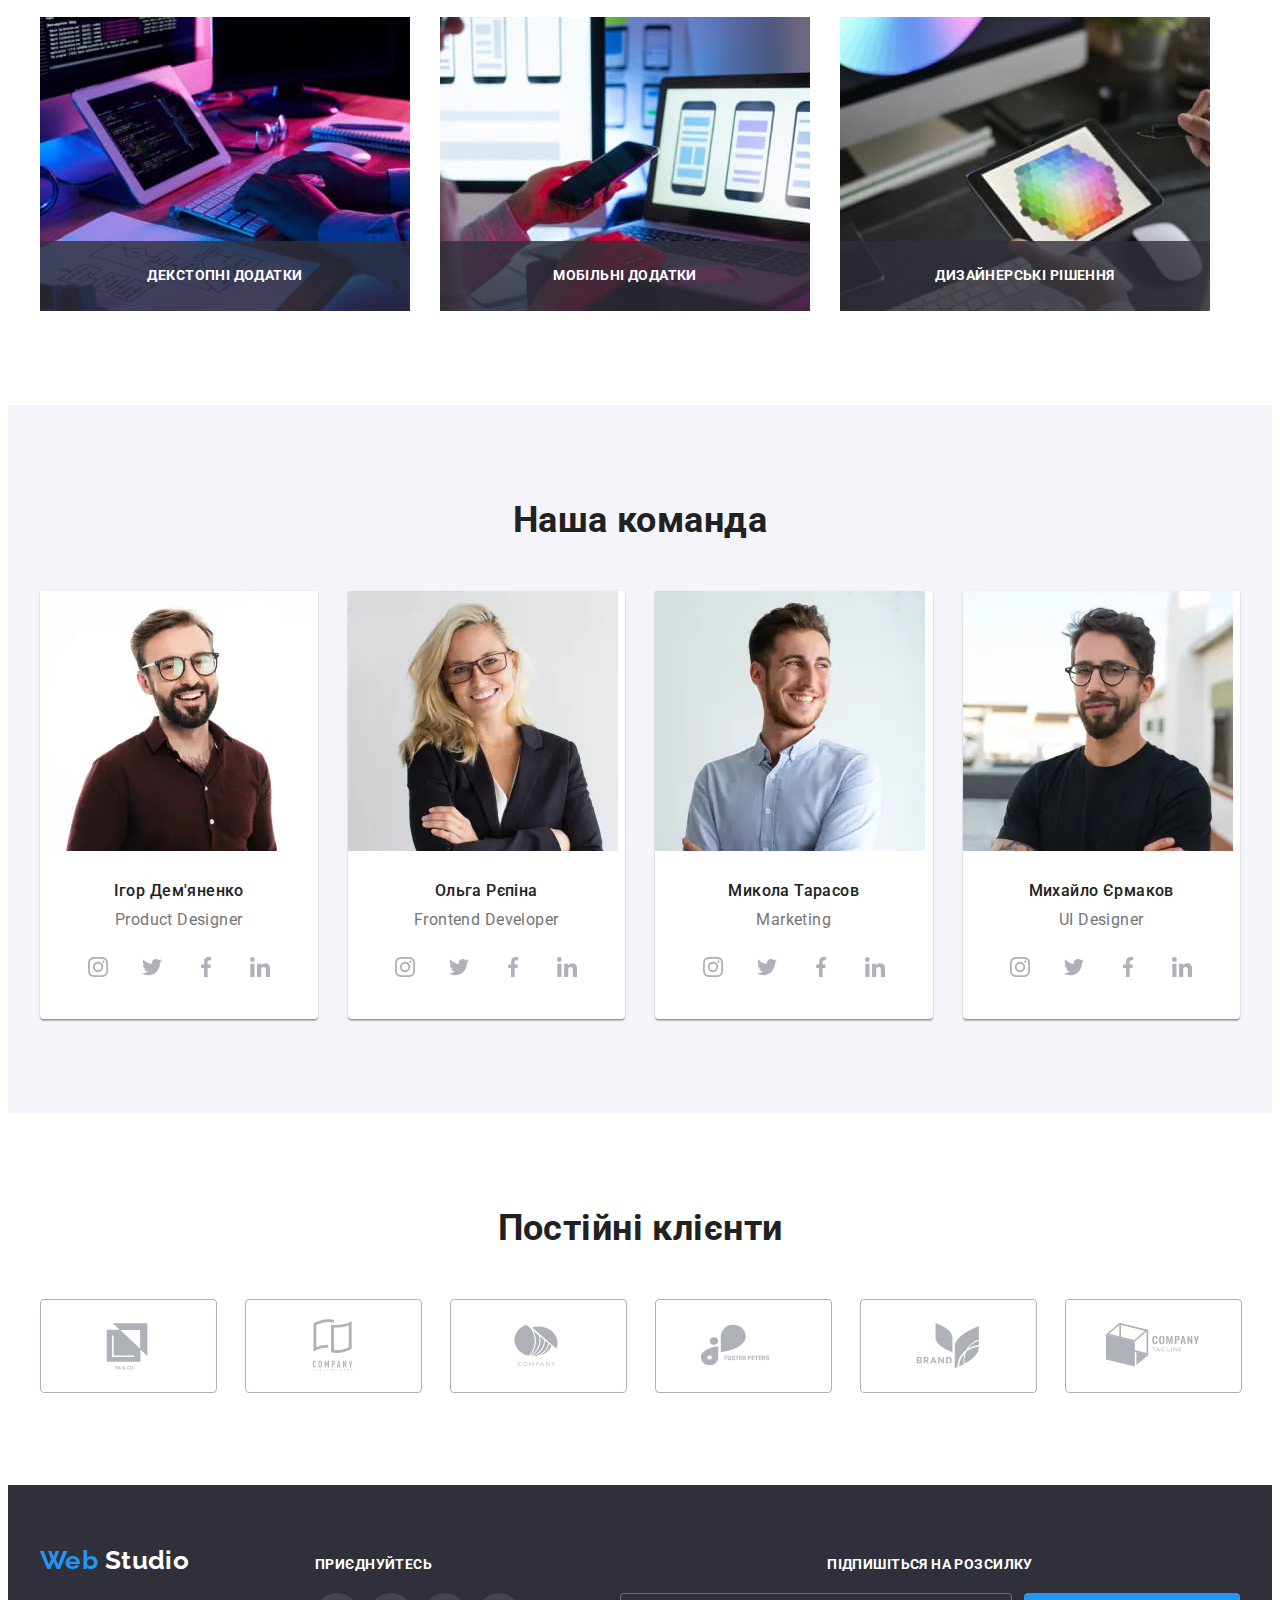
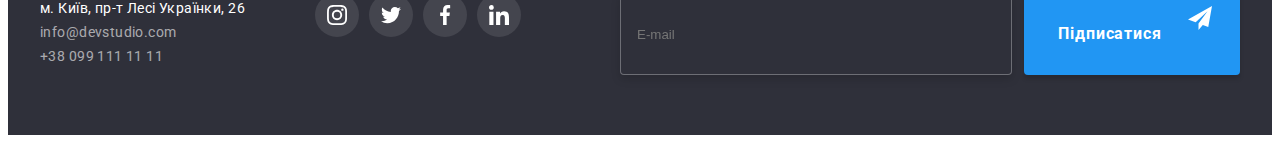
==== commit 506c9a36: "modal window" ====
--- a/index.html
+++ b/index.html
@@ -96,12 +96,18 @@
             </li>
           </ul>
           <ul class="mobile-contacts-social list">
-            <li>
+            <li class="mobile-contacts-social__item">
               <a class="mobile-contacts-social__link" href="#" target="_blank">Instagram </a>
             </li>
-            <li><a class="mobile-contacts-social__link" href="#" target="_blank">Twitter </a></li>
-            <li><a class="mobile-contacts-social__link" href="#" target="_blank">Facebook </a></li>
-            <li><a class="mobile-contacts-social__link" href="#" target="_blank">LinkedIn </a></li>
+            <li class="mobile-contacts-social__item">
+              <a class="mobile-contacts-social__link" href="#" target="_blank">Twitter </a>
+            </li>
+            <li class="mobile-contacts-social__item">
+              <a class="mobile-contacts-social__link" href="#" target="_blank">Facebook </a>
+            </li>
+            <li class="mobile-contacts-social__item">
+              <a class="mobile-contacts-social__link" href="#" target="_blank">LinkedIn </a>
+            </li>
           </ul>
         </div>
       </div>
--- a/css/main.min.css
+++ b/css/main.min.css
@@ -1 +1 @@
-:root{--primery-text-color: #757575;--secondary-text-color: #000000;--title-text-color: #212121;--accent-color: #2196f3;--primery-bg-color: #ffffff;--secondary-bg-color: #f5f4fa;--hyro-bg-color: #2f303a;--futer-address-color: rgba(255, 255, 255, 0.6);--container-bg-color: #eeeeee;--line-header-color: #ececec;--buton-active-color: #188ce8;--icon-color: #afb1b8}h1,h2,h3,h4,p{margin-top:0;margin-bottom:0}ul,ol{margin-top:0;margin-bottom:0;padding-left:0}button{cursor:pointer;display:block;margin:0 auto;border:none;border-radius:4px}img{display:block;max-width:100%;height:auto}a{text-decoration:none}body{background-color:var(--primery-bg-color);color:var(--primery-text-color);font-family:Roboto,"open sans",sans-serif;font-size:14px;letter-spacing:.03em}.link{text-decoration:none}.list{list-style:none}.visually-hidden{position:absolute;white-space:nowrap;width:1px;height:1px;overflow:hidden;border:0;padding:0;clip:rect(0 0 0 0);-webkit-clip-path:inset(50%);clip-path:inset(50%);margin:-1px}.container{padding:0 15px}@media screen and (min-width: 480px){.container{width:480px;margin:0 auto}}@media screen and (min-width: 768px){.container{width:768px}}@media screen and (min-width: 1200px){.container{width:1200px}}.open-mobile-menu-btn{border:none;background-color:rgba(0,0,0,0);padding:0;line-height:0;margin:0}@media screen and (min-width: 768px){.open-mobile-menu-btn{display:none}}.header{border-bottom:1px solid #ececec}.header__container{display:-webkit-box;display:-ms-flexbox;display:flex;-webkit-box-align:center;-ms-flex-align:center;align-items:center}@media screen and (max-width: 767px){.header__container{-webkit-box-pack:justify;-ms-flex-pack:justify;justify-content:space-between}}.main-nav{display:-webkit-box;display:-ms-flexbox;display:flex;-webkit-box-align:center;-ms-flex-align:center;align-items:center}.logo{color:var(--secondary-text-color);font-family:"Raleway",sans-serif;font-weight:700;font-size:26px;line-height:1.2}.logo__start{color:var(--accent-color)}.site-nav{display:-webkit-box;display:-ms-flexbox;display:flex;margin-left:93px}@media screen and (max-width: 767px){.site-nav{display:none}}.site-nav__item{position:relative}.site-nav__item+.site-nav__item{margin-left:50px}.site-nav__link{padding-top:32px;padding-bottom:32px;color:var(--title-text-color);font-weight:500;line-height:1.14;letter-spacing:.02em;-webkit-transition:color 250ms cubic-bezier(0.4, 0, 0.2, 1);transition:color 250ms cubic-bezier(0.4, 0, 0.2, 1)}.site-nav__link:hover,.site-nav__link:focus{color:var(--accent-color)}.site-nav__link_active::after{position:absolute;display:block;content:"";width:100%;height:4px;background-color:var(--accent-color);margin-top:28px;border-radius:2px}@media screen and (max-width: 767px){.contacts-nav{display:none}}@media screen and (max-width: 1199px){.contacts-nav{padding-top:21px;padding-bottom:21px;margin-left:auto}.contacts-nav__item+.contacts-nav__item{margin-top:10px}.contacts-nav__link{font-weight:500;font-size:12px;line-height:1.17}}@media screen and (min-width: 1200px){.contacts-nav{margin-left:auto;display:-webkit-box;display:-ms-flexbox;display:flex;-webkit-box-align:center;-ms-flex-align:center;align-items:center}}.contacts-nav__link{display:-webkit-box;display:-ms-flexbox;display:flex;-webkit-box-align:center;-ms-flex-align:center;align-items:center;color:var(--primery-text-color);font-weight:500;line-height:1.14;letter-spacing:.02em;-webkit-transition:color 250ms cubic-bezier(0.4, 0, 0.2, 1);transition:color 250ms cubic-bezier(0.4, 0, 0.2, 1)}@media screen and (min-width: 1200px){.contacts-nav__link{padding-top:32px;padding-bottom:32px}}.contacts-nav__link:hover,.contacts-nav__link:focus{color:var(--accent-color)}.contacts-nav__icon{margin-right:10px;fill:currentColor}@media screen and (min-width: 1200px){.contacts-nav__item+.contacts-nav__item{margin-left:50px}}.hero{background-color:var(--hyro-bg-color);text-align:center;padding-top:118px;padding-bottom:198px}.hero__overlay{max-width:480px;height:400px;margin:0 auto;background-image:-webkit-gradient(linear, left top, left bottom, from(rgba(47, 48, 58, 0.4)), to(rgba(47, 48, 58, 0.4))),url(../images/hero-mobile.jpg);background-image:linear-gradient(rgba(47, 48, 58, 0.4), rgba(47, 48, 58, 0.4)),url(../images/hero-mobile.jpg);background-repeat:no-repeat;background-size:cover}@media screen and (min-device-pixel-ratio: 2)and (max-width: 767px),screen and (-webkit-min-device-pixel-ratio: 2)and (max-width: 767px),screen and (min-resolution: 192dpi)and (max-width: 767px),screen and (min-resolution: 2dppx)and (max-width: 767px){.hero__overlay{background-image:url("../images/hero-mobile@2x.jpg")}}.hero__title{color:var(--primery-bg-color);width:360px;font-weight:900;font-size:26px;line-height:1.62;letter-spacing:.06em;text-transform:uppercase;text-align:center;margin:0 auto;margin-bottom:30px}@media screen and (min-width: 768px){.hero__overlay{max-width:768px;height:400px;background-image:-webkit-gradient(linear, left top, left bottom, from(rgba(47, 48, 58, 0.4)), to(rgba(47, 48, 58, 0.4))),url(../images/hero-tablet.jpg);background-image:linear-gradient(rgba(47, 48, 58, 0.4), rgba(47, 48, 58, 0.4)),url(../images/hero-tablet.jpg)}}@media screen and (min-device-pixel-ratio: 2),screen and (-webkit-min-device-pixel-ratio: 2),screen and (min-resolution: 192dpi),screen and (min-resolution: 2dppx){.hero__overlay{background-image:url("../images/hero-tablet@2x.jpg")}}@media screen and (min-width: 1200px){.hero{background-color:var(--hyro-bg-color);text-align:center;padding:200px 0}.hero__overlay{max-width:1600px;height:600px;background-image:-webkit-gradient(linear, left top, left bottom, from(rgba(47, 48, 58, 0.4)), to(rgba(47, 48, 58, 0.4))),url(../images/hero-desktop.jpg);background-image:linear-gradient(rgba(47, 48, 58, 0.4), rgba(47, 48, 58, 0.4)),url(../images/hero-desktop.jpg)}}@media screen and (min-width: 1200px)and (min-device-pixel-ratio: 2),screen and (min-width: 1200px)and (-webkit-min-device-pixel-ratio: 2),screen and (min-width: 1200px)and (min-resolution: 192dpi),screen and (min-width: 1200px)and (min-resolution: 2dppx){.hero__overlay{background-image:url("../images/hero-desktop@2x.jpg")}}@media screen and (min-width: 1200px){.hero__title{color:var(--primery-bg-color);width:696px;font-weight:900;font-size:44px;line-height:1.36;letter-spacing:.06em}}.button{color:var(--primery-bg-color);background-color:var(--accent-color);min-width:216px;font-family:inherit;font-weight:700;font-size:16px;line-height:1.87;letter-spacing:.06em;-webkit-box-shadow:0px 4px 4px rgba(0,0,0,.15);box-shadow:0px 4px 4px rgba(0,0,0,.15);padding:10px 32px;-webkit-transition:background-color 250ms cubic-bezier(0.4, 0, 0.2, 1);transition:background-color 250ms cubic-bezier(0.4, 0, 0.2, 1)}.button:hover,.button:focus{background-color:var(--buton-active-color)}.section{padding-top:60px;padding-bottom:60px}@media screen and (min-width: 1200px){.section{padding-top:94px;padding-bottom:94px}}.section-title{color:var(--title-text-color);font-weight:700;font-size:36px;line-height:1.17;text-align:center;margin-bottom:50px}.features__thumb{display:-webkit-box;display:-ms-flexbox;display:flex;-webkit-box-align:center;-ms-flex-align:center;align-items:center;-webkit-box-pack:center;-ms-flex-pack:center;justify-content:center;height:120px;background:var(--secondary-bg-color);margin-bottom:30px}.features__icon{width:70px;height:70px}.features__text{font-weight:400;line-height:1.71}.features__title{color:var(--title-text-color);font-weight:700;font-size:14px;line-height:1.14;text-transform:uppercase;margin-bottom:10px}@media screen and (max-width: 767px){.features__item{margin-bottom:30px}.features__title{text-align:center}}@media screen and (min-width: 768px){.features__list{display:-webkit-box;display:-ms-flexbox;display:flex;-ms-flex-wrap:wrap;flex-wrap:wrap;gap:30px}.features__item{width:calc((100% - 30px)/2)}}@media screen and (min-width: 1200px){.features__item{width:calc((100% - 90px)/4)}}@media screen and (max-width: 1199px){.work{display:none}}.work{padding-top:0%}.work__list{display:-webkit-box;display:-ms-flexbox;display:flex}.work__overlay{position:absolute;display:-webkit-box;display:-ms-flexbox;display:flex;-webkit-box-align:center;-ms-flex-align:center;align-items:center;-webkit-box-pack:center;-ms-flex-pack:center;justify-content:center;width:100%;height:70px;font-weight:700;line-height:1.14;border-radius:2px;text-transform:uppercase;color:var(--primery-bg-color);background-color:rgba(47,48,58,.8)}.work__item{position:relative;display:-webkit-box;display:-ms-flexbox;display:flex;-webkit-box-align:end;-ms-flex-align:end;align-items:flex-end;-webkit-box-pack:center;-ms-flex-pack:center;justify-content:center}.work__item+.work__item{margin-left:30px}.team__card{background-color:var(--primery-bg-color);text-align:center;-webkit-box-shadow:0px 1px 3px rgba(0,0,0,.12),0px 1px 1px rgba(0,0,0,.14),0px 2px 1px rgba(0,0,0,.2);box-shadow:0px 1px 3px rgba(0,0,0,.12),0px 1px 1px rgba(0,0,0,.14),0px 2px 1px rgba(0,0,0,.2);border-radius:0px 0px 4px 4px}.team{background-color:var(--secondary-bg-color)}.team__name{padding-top:30px;padding-bottom:24px}.team__title{margin-bottom:10px;color:var(--title-text-color);font-weight:500;font-size:16px;line-height:1.2}.team__text{color:var(--primery-text-color);font-weight:400;font-size:16px;line-height:1.2;margin-bottom:16px}@media screen and (min-width: 768px){.team__list{display:-webkit-box;display:-ms-flexbox;display:flex;-ms-flex-wrap:wrap;flex-wrap:wrap;gap:30px}.team__card{width:calc((100% - 30px)/2)}}@media screen and (min-width: 1200px){.team__name{padding-top:30px;padding-bottom:30px}.team__card{width:calc((100% - 90px)/4)}}.social{display:-webkit-box;display:-ms-flexbox;display:flex;-webkit-box-align:center;-ms-flex-align:center;align-items:center;-webkit-box-pack:center;-ms-flex-pack:center;justify-content:center;gap:10px}.social__link{display:-webkit-box;display:-ms-flexbox;display:flex;-webkit-box-align:center;-ms-flex-align:center;align-items:center;-webkit-box-pack:center;-ms-flex-pack:center;justify-content:center;width:44px;height:44px;border-radius:50%;color:var(--icon-color);-webkit-transition:background-color 250ms cubic-bezier(0.4, 0, 0.2, 1),color 250ms cubic-bezier(0.4, 0, 0.2, 1);transition:background-color 250ms cubic-bezier(0.4, 0, 0.2, 1),color 250ms cubic-bezier(0.4, 0, 0.2, 1)}.social__link:hover,.social__link:focus{background-color:var(--buton-active-color);color:var(--primery-bg-color)}.social__icon{fill:currentColor}.clients__list{display:-webkit-box;display:-ms-flexbox;display:flex;-ms-flex-wrap:wrap;flex-wrap:wrap;gap:30px}.clients__link{display:-webkit-box;display:-ms-flexbox;display:flex;-webkit-box-align:center;-ms-flex-align:center;align-items:center;-webkit-box-pack:center;-ms-flex-pack:center;justify-content:center;width:100%;height:100%;color:var(--icon-color);border:1px solid currentColor;border-radius:4px;-webkit-transition:color 250ms cubic-bezier(0.4, 0, 0.2, 1);transition:color 250ms cubic-bezier(0.4, 0, 0.2, 1)}.clients__link:hover,.clients__link:focus{color:var(--accent-color)}.clients__icon{fill:currentColor}.clients__item{width:calc((100% - 30px)/2);height:92px}@media screen and (min-width: 768px){.clients__item{width:calc((100% - 60px)/3)}}@media screen and (min-width: 768px)and (min-width: 1200px){.clients__item{width:calc((100% - 150px)/6)}}.footer{background-color:var(--hyro-bg-color);padding-top:60px;padding-bottom:60px}.footer__logo{display:block;margin-bottom:20px}.logo__end_color_white{color:var(--primery-bg-color)}.futer-social__text{color:var(--primery-bg-color);font-weight:700;font-size:14px;line-height:1.14;margin-bottom:20px;text-transform:uppercase}.futer-social__list{display:-webkit-box;display:-ms-flexbox;display:flex;gap:10px}.futer-social__link{display:-webkit-box;display:-ms-flexbox;display:flex;-webkit-box-align:center;-ms-flex-align:center;align-items:center;-webkit-box-pack:center;-ms-flex-pack:center;justify-content:center;width:44px;height:44px;border-radius:50%;background-color:rgba(255,255,255,.1);color:var(--primery-bg-color);-webkit-transition:background-color 250ms cubic-bezier(0.4, 0, 0.2, 1);transition:background-color 250ms cubic-bezier(0.4, 0, 0.2, 1)}.futer-social__link:hover,.futer-social__link:focus{background-color:var(--buton-active-color)}.futer-social__icon{fill:currentColor}.futer-subscription__text{font-weight:700;text-align:center;line-height:1.14;text-transform:uppercase;color:var(--primery-bg-color);margin-bottom:20px}.futer-subscription__email{width:358px;height:50px;padding:15px 16px;border:1px solid rgba(255,255,255,.3);-webkit-filter:drop-shadow(0px 4px 4px rgba(0, 0, 0, 0.15));filter:drop-shadow(0px 4px 4px rgba(0, 0, 0, 0.15));border-radius:4px;background-color:var(--hyro-bg-color);color:rgba(255,255,255,.6)}.futer-subscription__button{position:relative;padding:10px 62px 10px 18px}.futer-subscription__icon{position:absolute;top:13px;right:28px}@media screen and (max-width: 767px){.futer-social{display:-webkit-box;display:-ms-flexbox;display:flex;-webkit-box-orient:vertical;-webkit-box-direction:normal;-ms-flex-direction:column;flex-direction:column;-webkit-box-pack:center;-ms-flex-pack:center;justify-content:center;-webkit-box-align:center;-ms-flex-align:center;align-items:center;margin-bottom:60px}.futer-center{text-align:center}.futer-subscription__email{width:100%}.futer-subscription__email{margin-bottom:20px}}@media screen and (min-width: 768px){.footer__container{display:-webkit-box;display:-ms-flexbox;display:flex;-ms-flex-wrap:wrap;flex-wrap:wrap;-webkit-box-pack:justify;-ms-flex-pack:justify;justify-content:space-between}.footer{padding-left:76px;padding-bottom:89px}}@media screen and (min-width: 1200px){.footer__container{display:-webkit-box;display:-ms-flexbox;display:flex;-webkit-box-align:baseline;-ms-flex-align:baseline;align-items:baseline}.futer-social{margin-left:70px}.futer-subscription{margin-left:auto}.futer-subscription__field{display:-webkit-box;display:-ms-flexbox;display:flex;gap:12px}}@media screen and (max-width: 1200px){.footer-address{margin-bottom:60px}}.footer-address__link{color:rgba(255,255,255,.6);font-style:normal;font-weight:400;font-size:14px;line-height:1.71;-webkit-transition:color 250ms cubic-bezier(0.4, 0, 0.2, 1);transition:color 250ms cubic-bezier(0.4, 0, 0.2, 1)}.footer-address__link:hover,.footer-address__link:focus{color:var(--accent-color)}.footer-address__text{color:var(--primery-bg-color)}.footer-address__item+.address__item{margin-top:9px}.portfolio{padding-top:94px;padding-bottom:94px}.filters{display:-webkit-box;display:-ms-flexbox;display:flex;-webkit-box-pack:center;-ms-flex-pack:center;justify-content:center;margin-bottom:50px}.filters__item+.filters__item{margin-left:8px}.filters__button{padding:6px 22px;color:var(--title-text-color);font-family:inherit;font-weight:500;font-size:16px;line-height:1.62;letter-spacing:.03em;background-color:var(--secondary-bg-color);-webkit-transition:color 250ms cubic-bezier(0.4, 0, 0.2, 1),background-color 250ms cubic-bezier(0.4, 0, 0.2, 1),-webkit-box-shadow 250ms cubic-bezier(0.4, 0, 0.2, 1);transition:color 250ms cubic-bezier(0.4, 0, 0.2, 1),background-color 250ms cubic-bezier(0.4, 0, 0.2, 1),-webkit-box-shadow 250ms cubic-bezier(0.4, 0, 0.2, 1);transition:color 250ms cubic-bezier(0.4, 0, 0.2, 1),background-color 250ms cubic-bezier(0.4, 0, 0.2, 1),box-shadow 250ms cubic-bezier(0.4, 0, 0.2, 1);transition:color 250ms cubic-bezier(0.4, 0, 0.2, 1),background-color 250ms cubic-bezier(0.4, 0, 0.2, 1),box-shadow 250ms cubic-bezier(0.4, 0, 0.2, 1),-webkit-box-shadow 250ms cubic-bezier(0.4, 0, 0.2, 1)}.filters__button:hover,.filters__button:focus{background-color:var(--accent-color);color:var(--primery-bg-color);-webkit-box-shadow:0px 3px 1px rgba(0,0,0,.1),0px 1px 2px rgba(0,0,0,.08),0px 2px 2px rgba(0,0,0,.12);box-shadow:0px 3px 1px rgba(0,0,0,.1),0px 1px 2px rgba(0,0,0,.08),0px 2px 2px rgba(0,0,0,.12)}.project__thumb{position:relative;overflow:hidden}.project__action{top:0%;left:0%;position:absolute;opacity:0;-webkit-transform:translate(0, 100%);transform:translate(0, 100%);-webkit-transition:opacity 250ms cubic-bezier(0.4, 0, 0.2, 1),-webkit-transform 250ms cubic-bezier(0.4, 0, 0.2, 1);transition:opacity 250ms cubic-bezier(0.4, 0, 0.2, 1),-webkit-transform 250ms cubic-bezier(0.4, 0, 0.2, 1);transition:opacity 250ms cubic-bezier(0.4, 0, 0.2, 1),transform 250ms cubic-bezier(0.4, 0, 0.2, 1);transition:opacity 250ms cubic-bezier(0.4, 0, 0.2, 1),transform 250ms cubic-bezier(0.4, 0, 0.2, 1),-webkit-transform 250ms cubic-bezier(0.4, 0, 0.2, 1);width:100%;height:100%;background-color:rgba(33,150,243,.9);border:1px solid #000;padding:63px 24px;font-style:normal;font-weight:400;font-size:18px;line-height:1.56;color:var(--primery-bg-color);-webkit-box-shadow:0px 4px 4px rgba(0,0,0,.25);box-shadow:0px 4px 4px rgba(0,0,0,.25)}.project__link:hover .project__action,.project__link:focus .project__action{opacity:1;-webkit-transform:translateY(0%);transform:translateY(0%)}.project__link{display:block}.project__link:hover,.project__link:focus{-webkit-box-shadow:0px 3px 1px rgba(0,0,0,.1),0px 1px 2px rgba(0,0,0,.08),0px 2px 2px rgba(0,0,0,.12);box-shadow:0px 3px 1px rgba(0,0,0,.1),0px 1px 2px rgba(0,0,0,.08),0px 2px 2px rgba(0,0,0,.12)}.project{display:-webkit-box;display:-ms-flexbox;display:flex;-ms-flex-wrap:wrap;flex-wrap:wrap}.project__name{padding:20px 24px;border:1px solid #eee;border-top:none}.project__title{margin-bottom:4px}.project__item{width:calc((100% - 60px)/3);margin-right:30px;margin-bottom:30px}.project__item:nth-child(3n){margin-right:0}.project__item:nth-last-child(-n+3){margin-bottom:0}.project__title{color:var(--title-text-color);font-weight:700;font-size:18px;line-height:2;letter-spacing:.06em}.project__text{color:var(--primery-text-color);font-weight:400;font-size:16px;line-height:1.88}.blackdrop{position:fixed;top:0;left:0;width:100%;height:100%;background-color:rgba(0,0,0,.2);opacity:1;-webkit-transition:visibility 250ms cubic-bezier(0.4, 0, 0.2, 1),opacity 250ms cubic-bezier(0.4, 0, 0.2, 1);transition:visibility 250ms cubic-bezier(0.4, 0, 0.2, 1),opacity 250ms cubic-bezier(0.4, 0, 0.2, 1)}.is-hidden{visibility:hidden;opacity:0;pointer-events:none}.blackdrop.is-hidden .modal{-webkit-transform:scale(0.9) translate(-50%, -50%);transform:scale(0.9) translate(-50%, -50%)}.modal{position:absolute;top:50%;left:50%;-webkit-transform:translate(-50%, -50%) scale(1);transform:translate(-50%, -50%) scale(1);-webkit-transition:-webkit-transform 250ms cubic-bezier(0.4, 0, 0.2, 1);transition:-webkit-transform 250ms cubic-bezier(0.4, 0, 0.2, 1);transition:transform 250ms cubic-bezier(0.4, 0, 0.2, 1);transition:transform 250ms cubic-bezier(0.4, 0, 0.2, 1), -webkit-transform 250ms cubic-bezier(0.4, 0, 0.2, 1);width:528px;height:581px;background-color:#fff;-webkit-box-shadow:0px 1px 3px rgba(0,0,0,.12),0px 1px 1px rgba(0,0,0,.14),0px 2px 1px rgba(0,0,0,.2);box-shadow:0px 1px 3px rgba(0,0,0,.12),0px 1px 1px rgba(0,0,0,.14),0px 2px 1px rgba(0,0,0,.2);border-radius:4px}.button-close{position:absolute;top:8px;right:8px;width:30px;height:30px;border-radius:50%;background-color:var(--primery-bg-color);padding:0;display:-webkit-box;display:-ms-flexbox;display:flex;-webkit-box-align:start;-ms-flex-align:start;align-items:flex-start;-webkit-box-pack:end;-ms-flex-pack:end;justify-content:flex-end}.button-close__icon{-webkit-transition:fill 250ms cubic-bezier(0.4, 0, 0.2, 1);transition:fill 250ms cubic-bezier(0.4, 0, 0.2, 1)}.button-close__icon:hover,.button-close__icon:focus{fill:var(--accent-color)}.form{min-width:528px;min-height:581px;padding:40px}.form__title{margin-bottom:10px;text-align:center;font-weight:700;font-size:20px;line-height:1.15;color:var(--title-text-color);margin-bottom:12px}.form__field{display:-webkit-box;display:-ms-flexbox;display:flex;-webkit-box-orient:vertical;-webkit-box-direction:normal;-ms-flex-direction:column;flex-direction:column;margin-bottom:10px}.form__label{margin-bottom:4px;font-weight:400;font-size:12px;line-height:1.17;letter-spacing:.01em;color:var(--primery-text-color)}.form__input{margin:0;padding:10px 42px;border:1px solid rgba(33,33,33,.2);border-radius:4px;width:100%;-webkit-transition:border-color 250ms cubic-bezier(0.4, 0, 0.2, 1);transition:border-color 250ms cubic-bezier(0.4, 0, 0.2, 1)}.form__input:focus{border-color:var(--accent-color);outline:none}.form__input-wrap{position:relative}.form__icon{position:absolute;top:50%;left:15px;-webkit-transform:translateY(-50%);transform:translateY(-50%);-webkit-transition:fill 250ms cubic-bezier(0.4, 0, 0.2, 1);transition:fill 250ms cubic-bezier(0.4, 0, 0.2, 1);width:18px;height:18px}.form__input:focus+.form__icon{fill:var(--accent-color)}.form__comment-text{resize:none;width:448px;height:120px;padding:12px 16px;font-weight:400;font-size:12px;line-height:1.17;letter-spacing:.01em;border:1px solid rgba(33,33,33,.2);border-radius:4px;color:var(--title-text-color);-webkit-transition:border-color 250ms cubic-bezier(0.4, 0, 0.2, 1);transition:border-color 250ms cubic-bezier(0.4, 0, 0.2, 1)}.form__comment-text::-webkit-input-placeholder{color:rgba(117,117,117,.5)}.form__comment-text::-moz-placeholder{color:rgba(117,117,117,.5)}.form__comment-text:-ms-input-placeholder{color:rgba(117,117,117,.5)}.form__comment-text::-ms-input-placeholder{color:rgba(117,117,117,.5)}.form__comment-text::placeholder{color:rgba(117,117,117,.5)}.form__comment-text:focus{border-color:var(--accent-color);outline:none}.form__comment{margin-bottom:20px}.checkbox__label{display:-webkit-box;display:-ms-flexbox;display:flex;-webkit-box-align:center;-ms-flex-align:center;align-items:center;-webkit-box-pack:center;-ms-flex-pack:center;justify-content:center;margin-bottom:30px}.checkbox__icon{display:inline-block;width:16px;height:15px;border:2px solid var(--title-text-color);border-radius:3px;margin-right:7px;-webkit-transition:background-color 250ms cubic-bezier(0.4, 0, 0.2, 1),border-color 250ms cubic-bezier(0.4, 0, 0.2, 1);transition:background-color 250ms cubic-bezier(0.4, 0, 0.2, 1),border-color 250ms cubic-bezier(0.4, 0, 0.2, 1)}.checkbox__input:focus+.checkbox__icon{border-color:var(--accent-color)}.checkbox__input:checked+.checkbox__icon{border-color:var(--accent-color);background-color:var(--accent-color);background-image:url(../images/check.svg);background-size:contain;background-origin:border-box}.checkbox__text{font-weight:400;font-size:14px;line-height:1.71;color:var(--primery-text-color);text-shadow:0px 4px 4px rgba(0,0,0,.25)}.checkbox__link{text-decoration:underline;color:var(--accent-color)}.mobile-menu{position:fixed;top:0;left:0;z-index:100;width:100%;background-color:#fff;opacity:0;visibility:hidden;pointer-events:none;-webkit-box-shadow:0px 4px 8px rgba(0,0,0,.04),0px 2px 4px rgba(0,0,0,.08),0px 1px 3px rgba(0,0,0,.16);box-shadow:0px 4px 8px rgba(0,0,0,.04),0px 2px 4px rgba(0,0,0,.08),0px 1px 3px rgba(0,0,0,.16);-webkit-transition:visibility 250ms cubic-bezier(0.4, 0, 0.2, 1),opacity 250ms cubic-bezier(0.4, 0, 0.2, 1);transition:visibility 250ms cubic-bezier(0.4, 0, 0.2, 1),opacity 250ms cubic-bezier(0.4, 0, 0.2, 1)}.mobile-menu.is-open{opacity:1;visibility:visible;pointer-events:auto}.mobile-menu__container{position:relative;padding-top:48px;height:100vh;display:-webkit-box;display:-ms-flexbox;display:flex;-webkit-box-orient:vertical;-webkit-box-direction:normal;-ms-flex-direction:column;flex-direction:column}.mobile-menu__close-btn{position:absolute;top:21px;right:25px;border:none;background-color:rgba(0,0,0,0);padding:0;line-height:0;margin:0}.mobile-menu__close-btn:hover .mobile-menu__close-icon,.mobile-menu__close-btn:focus .mobile-menu__close-icon{fill:var(#2196f3)}.mobile-nav__item+.mobile-nav__item{margin-top:32px}.mobile-nav__link{color:var(--title-text-color);font-weight:500;font-size:40px;line-height:1.18;letter-spacing:.02em;-webkit-transition:color 250ms cubic-bezier(0.4, 0, 0.2, 1);transition:color 250ms cubic-bezier(0.4, 0, 0.2, 1)}.mobile-nav__link:hover,.mobile-nav__link:focus{color:var(--accent-color)}.mobile-contacts{margin-top:auto}.mobile-contacts__item+.mobile-contacts__item{margin-top:32px}.mobile-contacts__tel{font-weight:500;font-size:34px;line-height:1.18;letter-spacing:.02em;color:#2196f3;margin-bottom:32px}.mobile-contacts__email{font-weight:500;font-size:24px;line-height:1.17;letter-spacing:.02em;color:#757575}.mobile-contacts-social{display:-webkit-box;display:-ms-flexbox;display:flex;-webkit-box-align:center;-ms-flex-align:center;align-items:center;gap:20px;margin-top:64px;margin-bottom:48px}.mobile-contacts-social__link{font-weight:500;font-size:18px;line-height:1.22px;letter-spacing:.02em;color:#2196f3}.current{color:var(--accent-color)}/*# sourceMappingURL=main.min.css.map */+:root{--primery-text-color: #757575;--secondary-text-color: #000000;--title-text-color: #212121;--accent-color: #2196f3;--primery-bg-color: #ffffff;--secondary-bg-color: #f5f4fa;--hyro-bg-color: #2f303a;--futer-address-color: rgba(255, 255, 255, 0.6);--container-bg-color: #eeeeee;--line-header-color: #ececec;--buton-active-color: #188ce8;--icon-color: #afb1b8}h1,h2,h3,h4,p{margin-top:0;margin-bottom:0}ul,ol{margin-top:0;margin-bottom:0;padding-left:0}button{cursor:pointer;display:block;margin:0 auto;border:none;border-radius:4px}img{display:block;max-width:100%;height:auto}a{text-decoration:none}body{background-color:var(--primery-bg-color);color:var(--primery-text-color);font-family:Roboto,"open sans",sans-serif;font-size:14px;letter-spacing:.03em}.link{text-decoration:none}.list{list-style:none}.visually-hidden{position:absolute;white-space:nowrap;width:1px;height:1px;overflow:hidden;border:0;padding:0;clip:rect(0 0 0 0);-webkit-clip-path:inset(50%);clip-path:inset(50%);margin:-1px}.container{padding:0 15px}@media screen and (min-width: 480px){.container{width:480px;margin:0 auto}}@media screen and (min-width: 768px){.container{width:768px}}@media screen and (min-width: 1200px){.container{width:1200px}}.open-mobile-menu-btn{border:none;background-color:rgba(0,0,0,0);padding:0;line-height:0;margin:0}@media screen and (min-width: 768px){.open-mobile-menu-btn{display:none}}.header{border-bottom:1px solid #ececec}.header__container{display:-webkit-box;display:-ms-flexbox;display:flex;-webkit-box-align:center;-ms-flex-align:center;align-items:center}@media screen and (max-width: 767px){.header__container{-webkit-box-pack:justify;-ms-flex-pack:justify;justify-content:space-between}}.main-nav{display:-webkit-box;display:-ms-flexbox;display:flex;-webkit-box-align:center;-ms-flex-align:center;align-items:center}.logo{color:var(--secondary-text-color);font-family:"Raleway",sans-serif;font-weight:700;font-size:26px;line-height:1.2}.logo__start{color:var(--accent-color)}.site-nav{display:-webkit-box;display:-ms-flexbox;display:flex;margin-left:93px}@media screen and (max-width: 767px){.site-nav{display:none}}.site-nav__item{position:relative}.site-nav__item+.site-nav__item{margin-left:50px}.site-nav__link{padding-top:32px;padding-bottom:32px;color:var(--title-text-color);font-weight:500;line-height:1.14;letter-spacing:.02em;-webkit-transition:color 250ms cubic-bezier(0.4, 0, 0.2, 1);transition:color 250ms cubic-bezier(0.4, 0, 0.2, 1)}.site-nav__link:hover,.site-nav__link:focus{color:var(--accent-color)}.site-nav__link_active::after{position:absolute;display:block;content:"";width:100%;height:4px;background-color:var(--accent-color);margin-top:28px;border-radius:2px}@media screen and (max-width: 767px){.contacts-nav{display:none}}@media screen and (max-width: 1199px){.contacts-nav{padding-top:21px;padding-bottom:21px;margin-left:auto}.contacts-nav__item+.contacts-nav__item{margin-top:10px}.contacts-nav__link{font-weight:500;font-size:12px;line-height:1.17}}@media screen and (min-width: 1200px){.contacts-nav{margin-left:auto;display:-webkit-box;display:-ms-flexbox;display:flex;-webkit-box-align:center;-ms-flex-align:center;align-items:center}}.contacts-nav__link{display:-webkit-box;display:-ms-flexbox;display:flex;-webkit-box-align:center;-ms-flex-align:center;align-items:center;color:var(--primery-text-color);font-weight:500;line-height:1.14;letter-spacing:.02em;-webkit-transition:color 250ms cubic-bezier(0.4, 0, 0.2, 1);transition:color 250ms cubic-bezier(0.4, 0, 0.2, 1)}@media screen and (min-width: 1200px){.contacts-nav__link{padding-top:32px;padding-bottom:32px}}.contacts-nav__link:hover,.contacts-nav__link:focus{color:var(--accent-color)}.contacts-nav__icon{margin-right:10px;fill:currentColor}@media screen and (min-width: 1200px){.contacts-nav__item+.contacts-nav__item{margin-left:50px}}.hero{background-color:var(--hyro-bg-color);text-align:center;padding-top:118px;padding-bottom:198px}.hero__overlay{max-width:480px;height:400px;margin:0 auto;background-image:-webkit-gradient(linear, left top, left bottom, from(rgba(47, 48, 58, 0.4)), to(rgba(47, 48, 58, 0.4))),url(../images/hero-mobile.jpg);background-image:linear-gradient(rgba(47, 48, 58, 0.4), rgba(47, 48, 58, 0.4)),url(../images/hero-mobile.jpg);background-repeat:no-repeat;background-size:cover}@media screen and (min-device-pixel-ratio: 2)and (max-width: 767px),screen and (-webkit-min-device-pixel-ratio: 2)and (max-width: 767px),screen and (min-resolution: 192dpi)and (max-width: 767px),screen and (min-resolution: 2dppx)and (max-width: 767px){.hero__overlay{background-image:url("../images/hero-mobile@2x.jpg")}}.hero__title{color:var(--primery-bg-color);width:360px;font-weight:900;font-size:26px;line-height:1.62;letter-spacing:.06em;text-transform:uppercase;text-align:center;margin:0 auto;margin-bottom:30px}@media screen and (min-width: 768px){.hero__overlay{max-width:768px;height:400px;background-image:-webkit-gradient(linear, left top, left bottom, from(rgba(47, 48, 58, 0.4)), to(rgba(47, 48, 58, 0.4))),url(../images/hero-tablet.jpg);background-image:linear-gradient(rgba(47, 48, 58, 0.4), rgba(47, 48, 58, 0.4)),url(../images/hero-tablet.jpg)}}@media screen and (min-device-pixel-ratio: 2),screen and (-webkit-min-device-pixel-ratio: 2),screen and (min-resolution: 192dpi),screen and (min-resolution: 2dppx){.hero__overlay{background-image:url("../images/hero-tablet@2x.jpg")}}@media screen and (min-width: 1200px){.hero{background-color:var(--hyro-bg-color);text-align:center;padding:200px 0}.hero__overlay{max-width:1600px;height:600px;background-image:-webkit-gradient(linear, left top, left bottom, from(rgba(47, 48, 58, 0.4)), to(rgba(47, 48, 58, 0.4))),url(../images/hero-desktop.jpg);background-image:linear-gradient(rgba(47, 48, 58, 0.4), rgba(47, 48, 58, 0.4)),url(../images/hero-desktop.jpg)}}@media screen and (min-width: 1200px)and (min-device-pixel-ratio: 2),screen and (min-width: 1200px)and (-webkit-min-device-pixel-ratio: 2),screen and (min-width: 1200px)and (min-resolution: 192dpi),screen and (min-width: 1200px)and (min-resolution: 2dppx){.hero__overlay{background-image:url("../images/hero-desktop@2x.jpg")}}@media screen and (min-width: 1200px){.hero__title{color:var(--primery-bg-color);width:696px;font-weight:900;font-size:44px;line-height:1.36;letter-spacing:.06em}}.button{color:var(--primery-bg-color);background-color:var(--accent-color);min-width:216px;font-family:inherit;font-weight:700;font-size:16px;line-height:1.87;letter-spacing:.06em;-webkit-box-shadow:0px 4px 4px rgba(0,0,0,.15);box-shadow:0px 4px 4px rgba(0,0,0,.15);padding:10px 32px;-webkit-transition:background-color 250ms cubic-bezier(0.4, 0, 0.2, 1);transition:background-color 250ms cubic-bezier(0.4, 0, 0.2, 1)}.button:hover,.button:focus{background-color:var(--buton-active-color)}.section{padding-top:60px;padding-bottom:60px}@media screen and (min-width: 1200px){.section{padding-top:94px;padding-bottom:94px}}.section-title{color:var(--title-text-color);font-weight:700;font-size:28px;line-height:1.17;text-align:center;margin-bottom:30px}@media screen and (min-width: 1200px){.section-title{font-size:36px;margin-bottom:50px}}.features__thumb{display:-webkit-box;display:-ms-flexbox;display:flex;-webkit-box-align:center;-ms-flex-align:center;align-items:center;-webkit-box-pack:center;-ms-flex-pack:center;justify-content:center;height:120px;background:var(--secondary-bg-color);margin-bottom:30px}.features__icon{width:70px;height:70px}.features__text{font-weight:400;line-height:1.71}.features__title{color:var(--title-text-color);font-weight:700;font-size:14px;line-height:1.14;text-transform:uppercase;margin-bottom:10px}@media screen and (max-width: 767px){.features__item{margin-bottom:30px}.features__title{text-align:center}}@media screen and (min-width: 768px){.features__list{display:-webkit-box;display:-ms-flexbox;display:flex;-ms-flex-wrap:wrap;flex-wrap:wrap;gap:30px}.features__item{width:calc((100% - 30px)/2)}}@media screen and (min-width: 1200px){.features__item{width:calc((100% - 90px)/4)}}@media screen and (max-width: 1199px){.work{display:none}}.work{padding-top:0%}.work__list{display:-webkit-box;display:-ms-flexbox;display:flex}.work__overlay{position:absolute;display:-webkit-box;display:-ms-flexbox;display:flex;-webkit-box-align:center;-ms-flex-align:center;align-items:center;-webkit-box-pack:center;-ms-flex-pack:center;justify-content:center;width:100%;height:70px;font-weight:700;line-height:1.14;border-radius:2px;text-transform:uppercase;color:var(--primery-bg-color);background-color:rgba(47,48,58,.8)}.work__item{position:relative;display:-webkit-box;display:-ms-flexbox;display:flex;-webkit-box-align:end;-ms-flex-align:end;align-items:flex-end;-webkit-box-pack:center;-ms-flex-pack:center;justify-content:center}.work__item+.work__item{margin-left:30px}.team__card{background-color:var(--primery-bg-color);text-align:center;-webkit-box-shadow:0px 1px 3px rgba(0,0,0,.12),0px 1px 1px rgba(0,0,0,.14),0px 2px 1px rgba(0,0,0,.2);box-shadow:0px 1px 3px rgba(0,0,0,.12),0px 1px 1px rgba(0,0,0,.14),0px 2px 1px rgba(0,0,0,.2);border-radius:0px 0px 4px 4px}.team{background-color:var(--secondary-bg-color)}.team__name{padding-top:30px;padding-bottom:24px}.team__title{margin-bottom:10px;color:var(--title-text-color);font-weight:500;font-size:16px;line-height:1.2}.team__text{color:var(--primery-text-color);font-weight:400;font-size:16px;line-height:1.2;margin-bottom:16px}@media screen and (min-width: 768px){.team__list{display:-webkit-box;display:-ms-flexbox;display:flex;-ms-flex-wrap:wrap;flex-wrap:wrap;gap:30px}.team__card{width:calc((100% - 30px)/2)}}@media screen and (min-width: 1200px){.team__name{padding-top:30px;padding-bottom:30px}.team__card{width:calc((100% - 90px)/4)}}.social{display:-webkit-box;display:-ms-flexbox;display:flex;-webkit-box-align:center;-ms-flex-align:center;align-items:center;-webkit-box-pack:center;-ms-flex-pack:center;justify-content:center;gap:10px}.social__link{display:-webkit-box;display:-ms-flexbox;display:flex;-webkit-box-align:center;-ms-flex-align:center;align-items:center;-webkit-box-pack:center;-ms-flex-pack:center;justify-content:center;width:44px;height:44px;border-radius:50%;color:var(--icon-color);-webkit-transition:background-color 250ms cubic-bezier(0.4, 0, 0.2, 1),color 250ms cubic-bezier(0.4, 0, 0.2, 1);transition:background-color 250ms cubic-bezier(0.4, 0, 0.2, 1),color 250ms cubic-bezier(0.4, 0, 0.2, 1)}.social__link:hover,.social__link:focus{background-color:var(--buton-active-color);color:var(--primery-bg-color)}.social__icon{fill:currentColor}.clients__list{display:-webkit-box;display:-ms-flexbox;display:flex;-ms-flex-wrap:wrap;flex-wrap:wrap;gap:30px}.clients__link{display:-webkit-box;display:-ms-flexbox;display:flex;-webkit-box-align:center;-ms-flex-align:center;align-items:center;-webkit-box-pack:center;-ms-flex-pack:center;justify-content:center;width:100%;height:100%;color:var(--icon-color);border:1px solid currentColor;border-radius:4px;-webkit-transition:color 250ms cubic-bezier(0.4, 0, 0.2, 1);transition:color 250ms cubic-bezier(0.4, 0, 0.2, 1)}.clients__link:hover,.clients__link:focus{color:var(--accent-color)}.clients__icon{fill:currentColor}.clients__item{width:calc((100% - 30px)/2);height:92px}@media screen and (min-width: 768px){.clients__item{width:calc((100% - 60px)/3)}}@media screen and (min-width: 768px)and (min-width: 1200px){.clients__item{width:calc((100% - 150px)/6)}}.footer{background-color:var(--hyro-bg-color);padding-top:60px;padding-bottom:60px}.footer__logo{display:block;margin-bottom:20px}.logo__end_color_white{color:var(--primery-bg-color)}.futer-social__text{color:var(--primery-bg-color);font-weight:700;font-size:14px;line-height:1.14;margin-bottom:20px;text-transform:uppercase}.futer-social__list{display:-webkit-box;display:-ms-flexbox;display:flex;gap:10px}.futer-social__link{display:-webkit-box;display:-ms-flexbox;display:flex;-webkit-box-align:center;-ms-flex-align:center;align-items:center;-webkit-box-pack:center;-ms-flex-pack:center;justify-content:center;width:44px;height:44px;border-radius:50%;background-color:rgba(255,255,255,.1);color:var(--primery-bg-color);-webkit-transition:background-color 250ms cubic-bezier(0.4, 0, 0.2, 1);transition:background-color 250ms cubic-bezier(0.4, 0, 0.2, 1)}.futer-social__link:hover,.futer-social__link:focus{background-color:var(--buton-active-color)}.futer-social__icon{fill:currentColor}.futer-subscription__text{font-weight:700;text-align:center;line-height:1.14;text-transform:uppercase;color:var(--primery-bg-color);margin-bottom:20px}.futer-subscription__email{width:358px;height:50px;padding:15px 16px;border:1px solid rgba(255,255,255,.3);-webkit-filter:drop-shadow(0px 4px 4px rgba(0, 0, 0, 0.15));filter:drop-shadow(0px 4px 4px rgba(0, 0, 0, 0.15));border-radius:4px;background-color:var(--hyro-bg-color);color:rgba(255,255,255,.6)}.futer-subscription__button{position:relative;padding:10px 62px 10px 18px}.futer-subscription__icon{position:absolute;top:13px;right:28px}.futer-subscription__email{margin-bottom:20px}@media screen and (max-width: 767px){.futer-social{display:-webkit-box;display:-ms-flexbox;display:flex;-webkit-box-orient:vertical;-webkit-box-direction:normal;-ms-flex-direction:column;flex-direction:column;-webkit-box-pack:center;-ms-flex-pack:center;justify-content:center;-webkit-box-align:center;-ms-flex-align:center;align-items:center;margin-bottom:60px}.futer-center{text-align:center}.futer-subscription__email{width:100%}}@media screen and (min-width: 768px){.footer__container{display:-webkit-box;display:-ms-flexbox;display:flex;-webkit-box-orient:horizontal;-webkit-box-direction:normal;-ms-flex-direction:row;flex-direction:row;-ms-flex-wrap:wrap;flex-wrap:wrap;-ms-flex-pack:distribute;justify-content:space-around;-webkit-box-align:start;-ms-flex-align:start;align-items:flex-start}}@media screen and (min-width: 1200px){.footer__container{display:-webkit-box;display:-ms-flexbox;display:flex;-webkit-box-align:baseline;-ms-flex-align:baseline;align-items:baseline}.futer-social{margin-left:70px}.futer-subscription{margin-left:auto}.futer-subscription__field{display:-webkit-box;display:-ms-flexbox;display:flex;gap:12px}.futer-subscription__email{margin-bottom:0px}}@media screen and (max-width: 1200px){.footer-address{margin-bottom:60px}}.footer-address__link{color:rgba(255,255,255,.6);font-style:normal;font-weight:400;font-size:14px;line-height:1.71;-webkit-transition:color 250ms cubic-bezier(0.4, 0, 0.2, 1);transition:color 250ms cubic-bezier(0.4, 0, 0.2, 1)}.footer-address__link:hover,.footer-address__link:focus{color:var(--accent-color)}.footer-address__text{color:var(--primery-bg-color)}.footer-address__item+.address__item{margin-top:9px}.portfolio{padding-top:60px;padding-bottom:60px}.filters{display:-webkit-box;display:-ms-flexbox;display:flex;-ms-flex-wrap:wrap;flex-wrap:wrap;gap:8px;margin-bottom:30px}.filters__button{padding:6px 22px;color:var(--title-text-color);font-family:inherit;font-weight:500;font-size:16px;line-height:1.62;letter-spacing:.03em;background-color:var(--secondary-bg-color);-webkit-transition:color 250ms cubic-bezier(0.4, 0, 0.2, 1),background-color 250ms cubic-bezier(0.4, 0, 0.2, 1),-webkit-box-shadow 250ms cubic-bezier(0.4, 0, 0.2, 1);transition:color 250ms cubic-bezier(0.4, 0, 0.2, 1),background-color 250ms cubic-bezier(0.4, 0, 0.2, 1),-webkit-box-shadow 250ms cubic-bezier(0.4, 0, 0.2, 1);transition:color 250ms cubic-bezier(0.4, 0, 0.2, 1),background-color 250ms cubic-bezier(0.4, 0, 0.2, 1),box-shadow 250ms cubic-bezier(0.4, 0, 0.2, 1);transition:color 250ms cubic-bezier(0.4, 0, 0.2, 1),background-color 250ms cubic-bezier(0.4, 0, 0.2, 1),box-shadow 250ms cubic-bezier(0.4, 0, 0.2, 1),-webkit-box-shadow 250ms cubic-bezier(0.4, 0, 0.2, 1)}.filters__button:hover,.filters__button:focus{background-color:var(--accent-color);color:var(--primery-bg-color);-webkit-box-shadow:0px 3px 1px rgba(0,0,0,.1),0px 1px 2px rgba(0,0,0,.08),0px 2px 2px rgba(0,0,0,.12);box-shadow:0px 3px 1px rgba(0,0,0,.1),0px 1px 2px rgba(0,0,0,.08),0px 2px 2px rgba(0,0,0,.12)}@media screen and (min-width: 767px){.filters{-webkit-box-pack:center;-ms-flex-pack:center;justify-content:center}}@media screen and (min-width: 1200px){.portfolio{padding-top:94px;padding-bottom:94px}.filters{display:-webkit-box;display:-ms-flexbox;display:flex;-webkit-box-pack:center;-ms-flex-pack:center;justify-content:center;margin-bottom:50px}.filters__item+.filters__item{margin-left:8px}}.project__thumb{position:relative;overflow:hidden}.project__action{top:0%;left:0%;position:absolute;opacity:0;-webkit-transform:translate(0, 100%);transform:translate(0, 100%);-webkit-transition:opacity 250ms cubic-bezier(0.4, 0, 0.2, 1),-webkit-transform 250ms cubic-bezier(0.4, 0, 0.2, 1);transition:opacity 250ms cubic-bezier(0.4, 0, 0.2, 1),-webkit-transform 250ms cubic-bezier(0.4, 0, 0.2, 1);transition:opacity 250ms cubic-bezier(0.4, 0, 0.2, 1),transform 250ms cubic-bezier(0.4, 0, 0.2, 1);transition:opacity 250ms cubic-bezier(0.4, 0, 0.2, 1),transform 250ms cubic-bezier(0.4, 0, 0.2, 1),-webkit-transform 250ms cubic-bezier(0.4, 0, 0.2, 1);width:100%;height:100%;background-color:rgba(33,150,243,.9);border:1px solid #000;padding:63px 24px;font-style:normal;font-weight:400;font-size:18px;line-height:1.56;color:var(--primery-bg-color);-webkit-box-shadow:0px 4px 4px rgba(0,0,0,.25);box-shadow:0px 4px 4px rgba(0,0,0,.25)}.project__link:hover .project__action,.project__link:focus .project__action{opacity:1;-webkit-transform:translateY(0%);transform:translateY(0%)}.project__link{display:block}.project__link:hover,.project__link:focus{-webkit-box-shadow:0px 3px 1px rgba(0,0,0,.1),0px 1px 2px rgba(0,0,0,.08),0px 2px 2px rgba(0,0,0,.12);box-shadow:0px 3px 1px rgba(0,0,0,.1),0px 1px 2px rgba(0,0,0,.08),0px 2px 2px rgba(0,0,0,.12)}.project__name{padding:20px 24px;border:1px solid #eee;border-top:none}.project__title{margin-bottom:4px}.project__title{color:var(--title-text-color);font-weight:700;font-size:18px;line-height:2;letter-spacing:.06em}.project__text{color:var(--primery-text-color);font-weight:400;font-size:16px;line-height:1.88}@media screen and (max-width: 767px){.project{display:-webkit-box;display:-ms-flexbox;display:flex;-webkit-box-orient:vertical;-webkit-box-direction:normal;-ms-flex-direction:column;flex-direction:column;gap:30px}}@media screen and (min-width: 768px){.project{display:-webkit-box;display:-ms-flexbox;display:flex;-ms-flex-wrap:wrap;flex-wrap:wrap;gap:30px}.project__item{width:calc((100% - 30px)/2)}}@media screen and (min-width: 1200px){.project__item{width:calc((100% - 60px)/3)}}.blackdrop{position:fixed;top:0;left:0;width:100%;height:100%;background-color:rgba(0,0,0,.2);opacity:1;-webkit-transition:visibility 250ms cubic-bezier(0.4, 0, 0.2, 1),opacity 250ms cubic-bezier(0.4, 0, 0.2, 1);transition:visibility 250ms cubic-bezier(0.4, 0, 0.2, 1),opacity 250ms cubic-bezier(0.4, 0, 0.2, 1)}.is-hidden{visibility:hidden;opacity:0;pointer-events:none}.blackdrop.is-hidden .modal{-webkit-transform:scale(0.9) translate(-50%, -50%);transform:scale(0.9) translate(-50%, -50%)}.modal{position:absolute;top:50%;left:50%;-webkit-transform:translate(-50%, -50%) scale(1);transform:translate(-50%, -50%) scale(1);-webkit-transition:-webkit-transform 250ms cubic-bezier(0.4, 0, 0.2, 1);transition:-webkit-transform 250ms cubic-bezier(0.4, 0, 0.2, 1);transition:transform 250ms cubic-bezier(0.4, 0, 0.2, 1);transition:transform 250ms cubic-bezier(0.4, 0, 0.2, 1), -webkit-transform 250ms cubic-bezier(0.4, 0, 0.2, 1);background-color:#fff;-webkit-box-shadow:0px 1px 3px rgba(0,0,0,.12),0px 1px 1px rgba(0,0,0,.14),0px 2px 1px rgba(0,0,0,.2);box-shadow:0px 1px 3px rgba(0,0,0,.12),0px 1px 1px rgba(0,0,0,.14),0px 2px 1px rgba(0,0,0,.2);border-radius:4px}@media screen and (max-width: 767px){.modal{width:450px;height:609px}}@media screen and (min-width: 1200px){.modal{width:528px;height:581px}}.button-close{position:absolute;top:8px;right:8px;width:30px;height:30px;border-radius:50%;background-color:var(--primery-bg-color);padding:0;display:-webkit-box;display:-ms-flexbox;display:flex;-webkit-box-align:start;-ms-flex-align:start;align-items:flex-start;-webkit-box-pack:end;-ms-flex-pack:end;justify-content:flex-end}.button-close__icon{-webkit-transition:fill 250ms cubic-bezier(0.4, 0, 0.2, 1);transition:fill 250ms cubic-bezier(0.4, 0, 0.2, 1)}.button-close__icon:hover,.button-close__icon:focus{fill:var(--accent-color)}.form{max-width:450px;max-height:609px;padding:40px}.form__title{margin-bottom:10px;text-align:center;font-weight:700;font-size:20px;line-height:1.15;color:var(--title-text-color);margin-bottom:12px}.form__field{display:-webkit-box;display:-ms-flexbox;display:flex;-webkit-box-orient:vertical;-webkit-box-direction:normal;-ms-flex-direction:column;flex-direction:column;margin-bottom:10px}.form__label{margin-bottom:4px;font-weight:400;font-size:12px;line-height:1.17;letter-spacing:.01em;color:var(--primery-text-color)}.form__input{margin:0;padding:10px 42px;border:1px solid rgba(33,33,33,.2);border-radius:4px;width:100%;-webkit-transition:border-color 250ms cubic-bezier(0.4, 0, 0.2, 1);transition:border-color 250ms cubic-bezier(0.4, 0, 0.2, 1)}.form__input:focus{border-color:var(--accent-color);outline:none}.form__input-wrap{position:relative}.form__icon{position:absolute;top:50%;left:15px;-webkit-transform:translateY(-50%);transform:translateY(-50%);-webkit-transition:fill 250ms cubic-bezier(0.4, 0, 0.2, 1);transition:fill 250ms cubic-bezier(0.4, 0, 0.2, 1);width:18px;height:18px}.form__input:focus+.form__icon{fill:var(--accent-color)}.form__comment-text{resize:none;width:448px;height:120px;padding:12px 16px;font-weight:400;font-size:12px;line-height:1.17;letter-spacing:.01em;border:1px solid rgba(33,33,33,.2);border-radius:4px;color:var(--title-text-color);-webkit-transition:border-color 250ms cubic-bezier(0.4, 0, 0.2, 1);transition:border-color 250ms cubic-bezier(0.4, 0, 0.2, 1)}.form__comment-text::-webkit-input-placeholder{color:rgba(117,117,117,.5)}.form__comment-text::-moz-placeholder{color:rgba(117,117,117,.5)}.form__comment-text:-ms-input-placeholder{color:rgba(117,117,117,.5)}.form__comment-text::-ms-input-placeholder{color:rgba(117,117,117,.5)}.form__comment-text::placeholder{color:rgba(117,117,117,.5)}.form__comment-text:focus{border-color:var(--accent-color);outline:none}.form__comment{margin-bottom:20px}.checkbox__label{display:-webkit-box;display:-ms-flexbox;display:flex;-webkit-box-align:center;-ms-flex-align:center;align-items:center;-webkit-box-pack:center;-ms-flex-pack:center;justify-content:center;margin-bottom:30px}.checkbox__icon{display:inline-block;width:16px;height:15px;border:2px solid var(--title-text-color);border-radius:3px;margin-right:7px;-webkit-transition:background-color 250ms cubic-bezier(0.4, 0, 0.2, 1),border-color 250ms cubic-bezier(0.4, 0, 0.2, 1);transition:background-color 250ms cubic-bezier(0.4, 0, 0.2, 1),border-color 250ms cubic-bezier(0.4, 0, 0.2, 1)}.checkbox__input:focus+.checkbox__icon{border-color:var(--accent-color)}.checkbox__input:checked+.checkbox__icon{border-color:var(--accent-color);background-color:var(--accent-color);background-image:url(../images/check.svg);background-size:contain;background-origin:border-box}.checkbox__text{font-weight:400;font-size:14px;line-height:1.71;color:var(--primery-text-color);text-shadow:0px 4px 4px rgba(0,0,0,.25)}.checkbox__link{text-decoration:underline;color:var(--accent-color)}@media screen and (min-width: 1200px){.form{min-width:528px;min-height:581px;padding:40px}}.mobile-menu{position:fixed;top:0;left:0;z-index:100;width:100%;background-color:#fff;opacity:0;visibility:hidden;pointer-events:none;-webkit-box-shadow:0px 4px 8px rgba(0,0,0,.04),0px 2px 4px rgba(0,0,0,.08),0px 1px 3px rgba(0,0,0,.16);box-shadow:0px 4px 8px rgba(0,0,0,.04),0px 2px 4px rgba(0,0,0,.08),0px 1px 3px rgba(0,0,0,.16);-webkit-transition:visibility 250ms cubic-bezier(0.4, 0, 0.2, 1),opacity 250ms cubic-bezier(0.4, 0, 0.2, 1);transition:visibility 250ms cubic-bezier(0.4, 0, 0.2, 1),opacity 250ms cubic-bezier(0.4, 0, 0.2, 1)}.mobile-menu.is-open{opacity:1;visibility:visible;pointer-events:auto}.mobile-menu__container{position:relative;padding-top:48px;height:100vh;display:-webkit-box;display:-ms-flexbox;display:flex;-webkit-box-orient:vertical;-webkit-box-direction:normal;-ms-flex-direction:column;flex-direction:column}.mobile-menu__close-btn{position:absolute;top:21px;right:25px;border:none;background-color:rgba(0,0,0,0);padding:0;line-height:0;margin:0}.mobile-menu__close-btn:hover .mobile-menu__close-icon,.mobile-menu__close-btn:focus .mobile-menu__close-icon{fill:var(#2196f3)}.mobile-nav__item+.mobile-nav__item{margin-top:32px}.mobile-nav__link{color:var(--title-text-color);font-weight:500;font-size:40px;line-height:1.18;letter-spacing:.02em;-webkit-transition:color 250ms cubic-bezier(0.4, 0, 0.2, 1);transition:color 250ms cubic-bezier(0.4, 0, 0.2, 1)}.mobile-nav__link:hover,.mobile-nav__link:focus{color:var(--accent-color)}.mobile-contacts{margin-top:auto}.mobile-contacts__item+.mobile-contacts__item{margin-top:32px}.mobile-contacts__tel{font-weight:500;font-size:34px;line-height:1.18;letter-spacing:.02em;color:#2196f3;margin-bottom:32px}.mobile-contacts__email{font-weight:500;font-size:24px;line-height:1.17;letter-spacing:.02em;color:#757575}.mobile-contacts-social{display:-webkit-box;display:-ms-flexbox;display:flex;-webkit-box-align:center;-ms-flex-align:center;align-items:center;gap:10px;margin-top:64px;margin-bottom:48px}.mobile-contacts-social__link{font-weight:500;font-size:18px;line-height:1.22px;letter-spacing:.02em;color:#2196f3}.mobile-contacts-social__item{display:-webkit-box;display:-ms-flexbox;display:flex;-webkit-box-align:center;-ms-flex-align:center;align-items:center}.mobile-contacts-social__item:not(:last-child)::after{margin-left:10px;content:"";display:block;width:1px;height:22px;background-color:rgba(33,33,33,.2)}.current{color:var(--accent-color)}/*# sourceMappingURL=main.min.css.map */